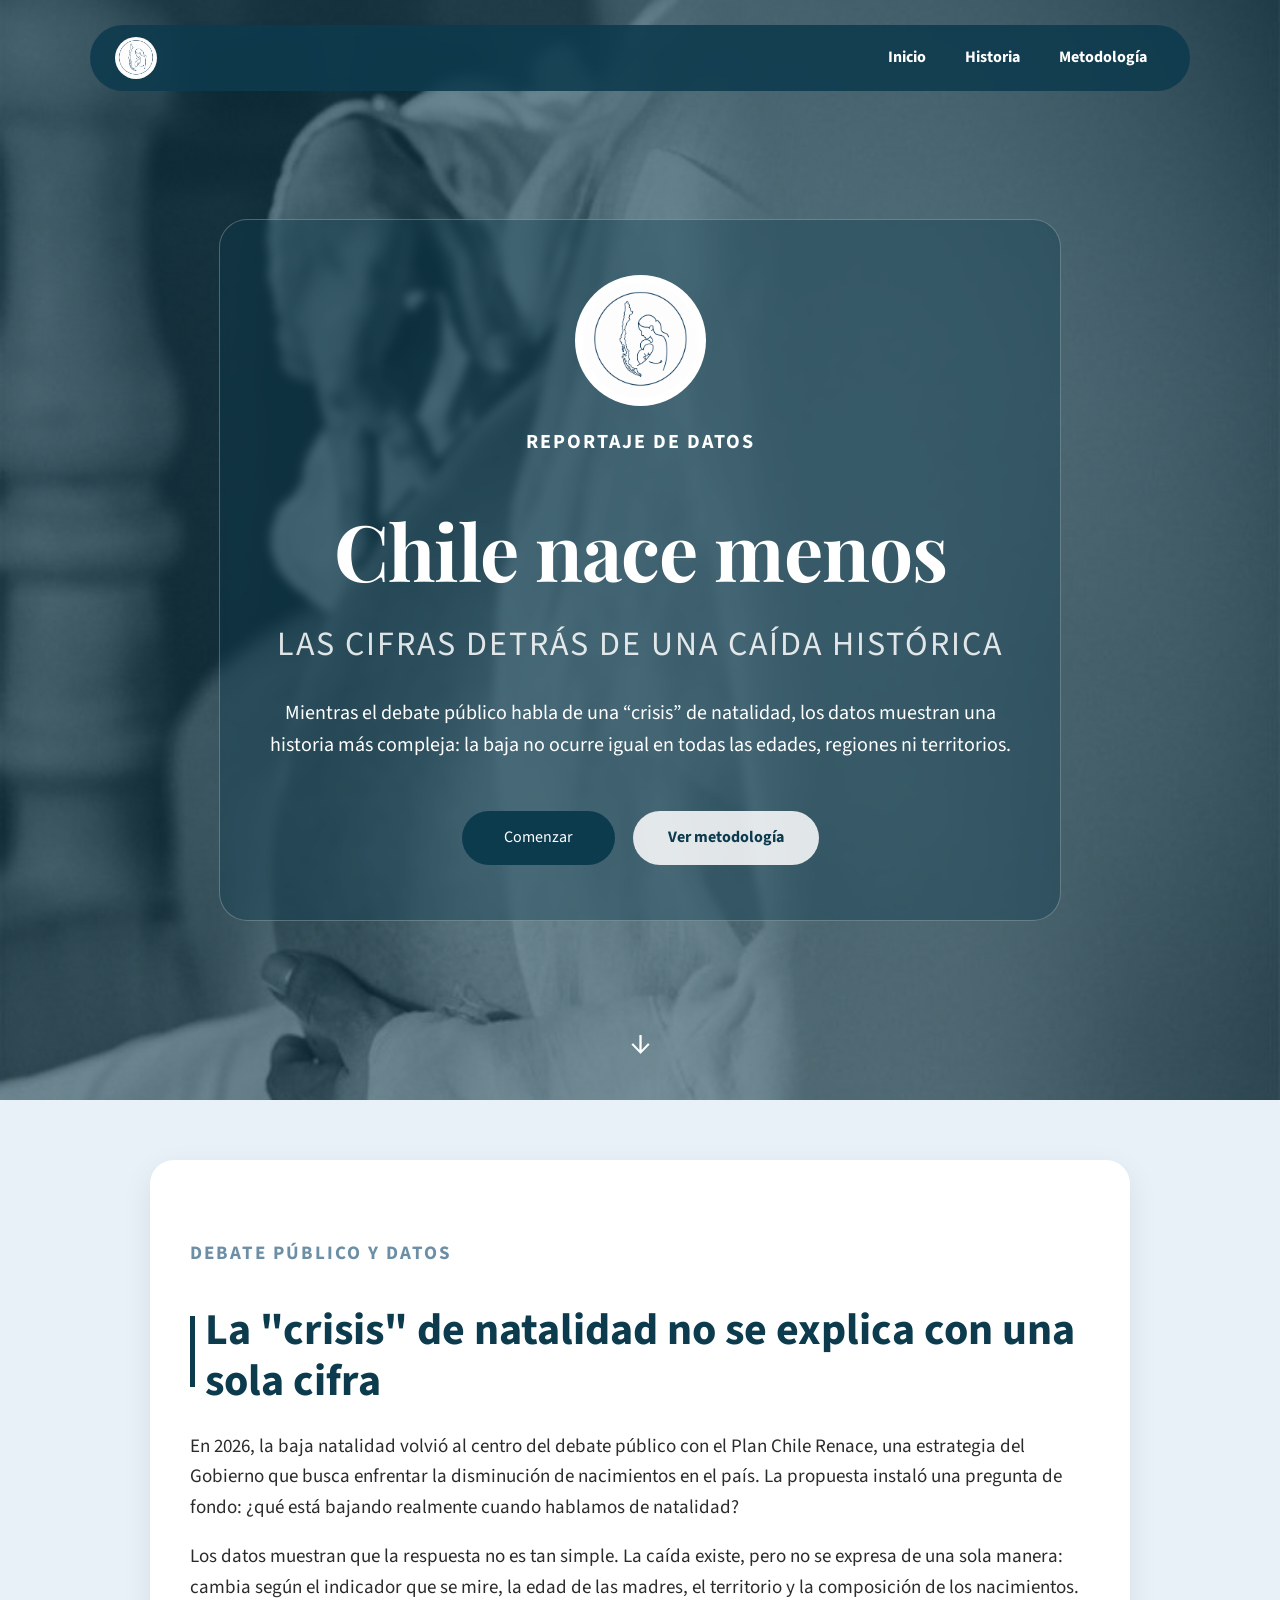
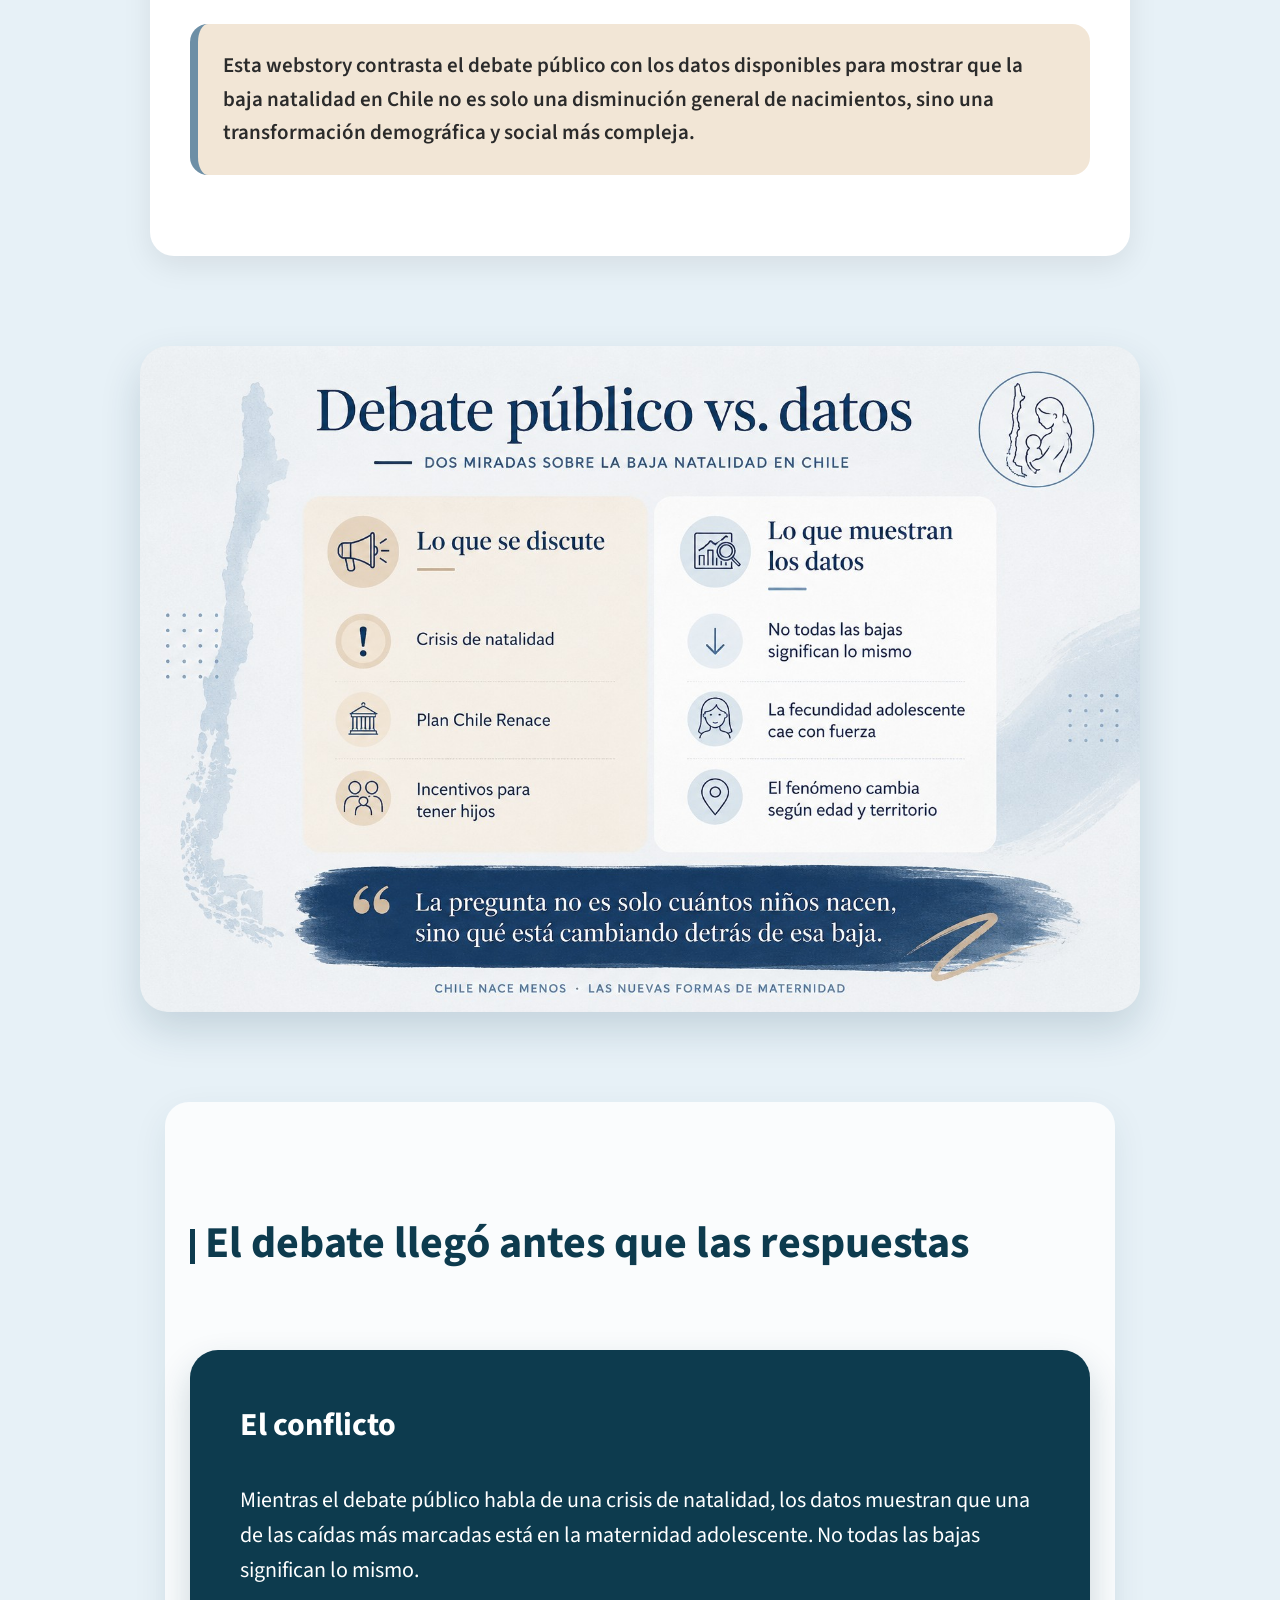
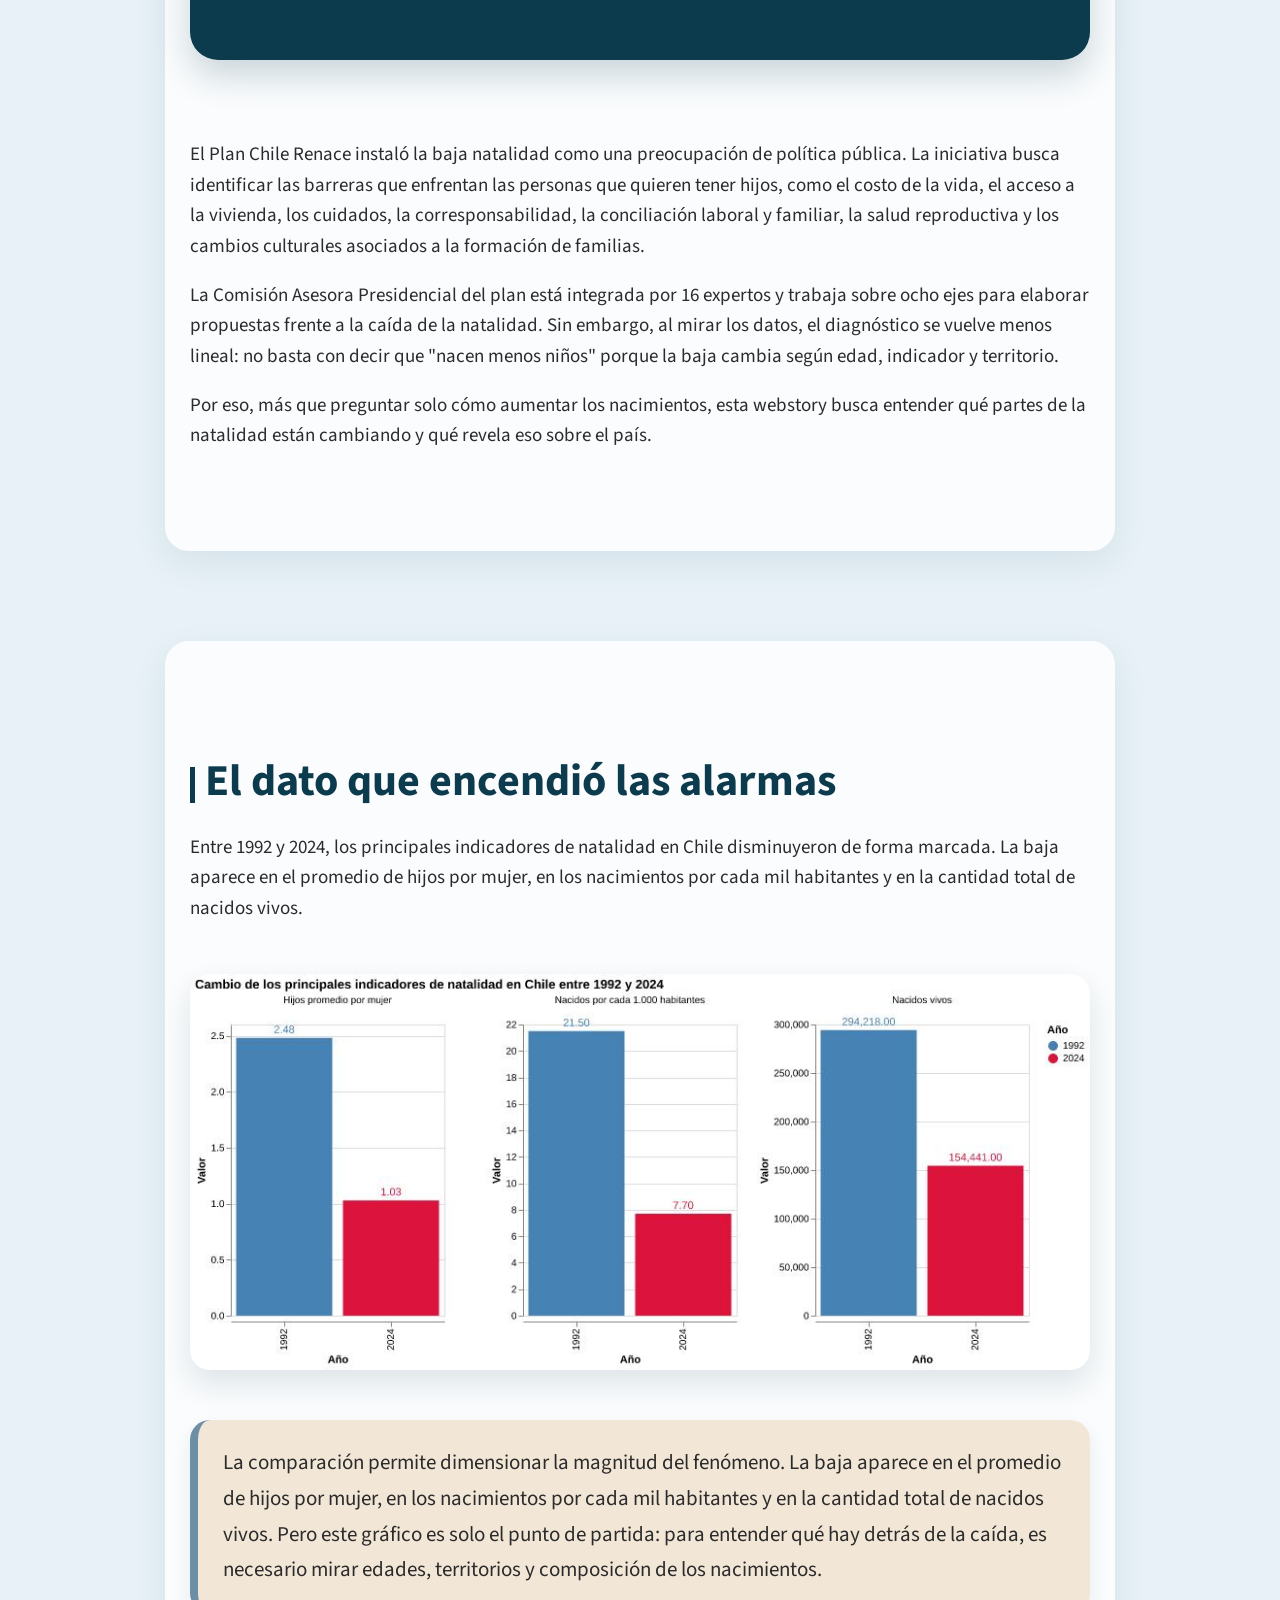
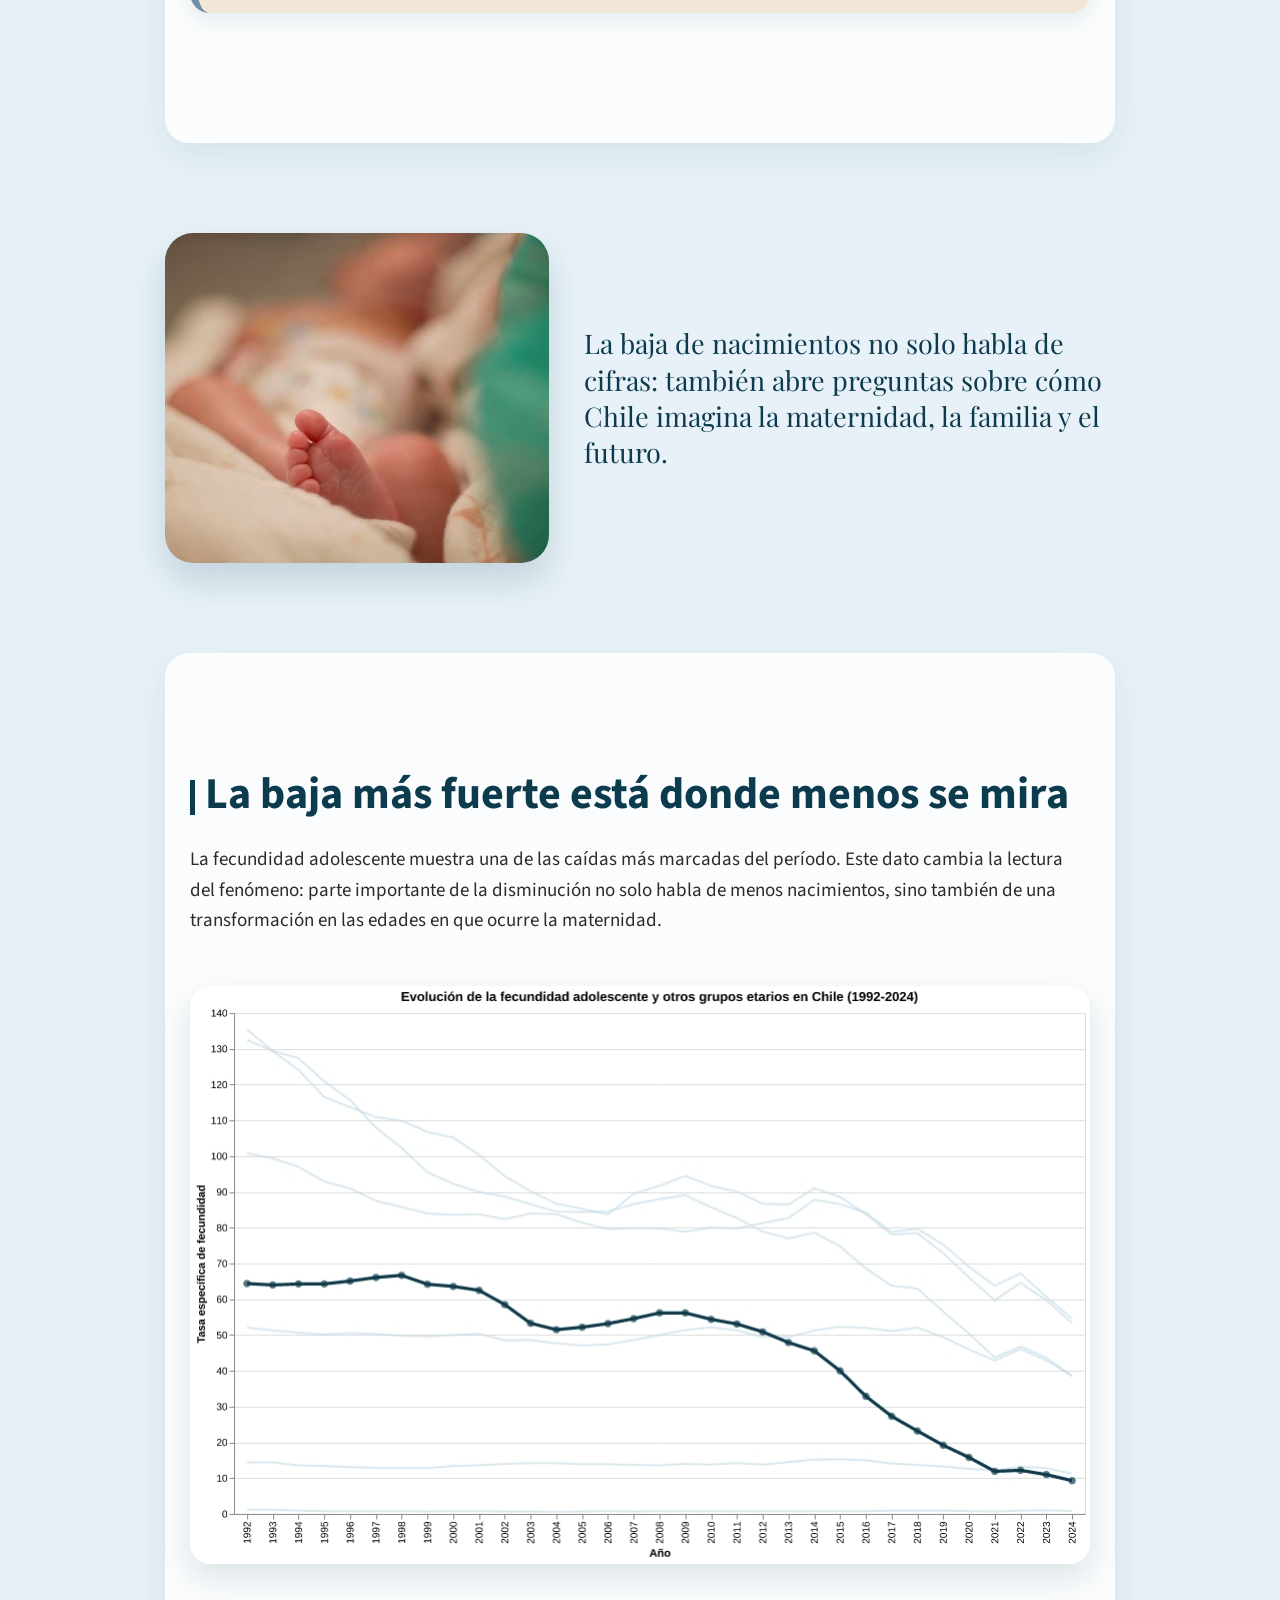
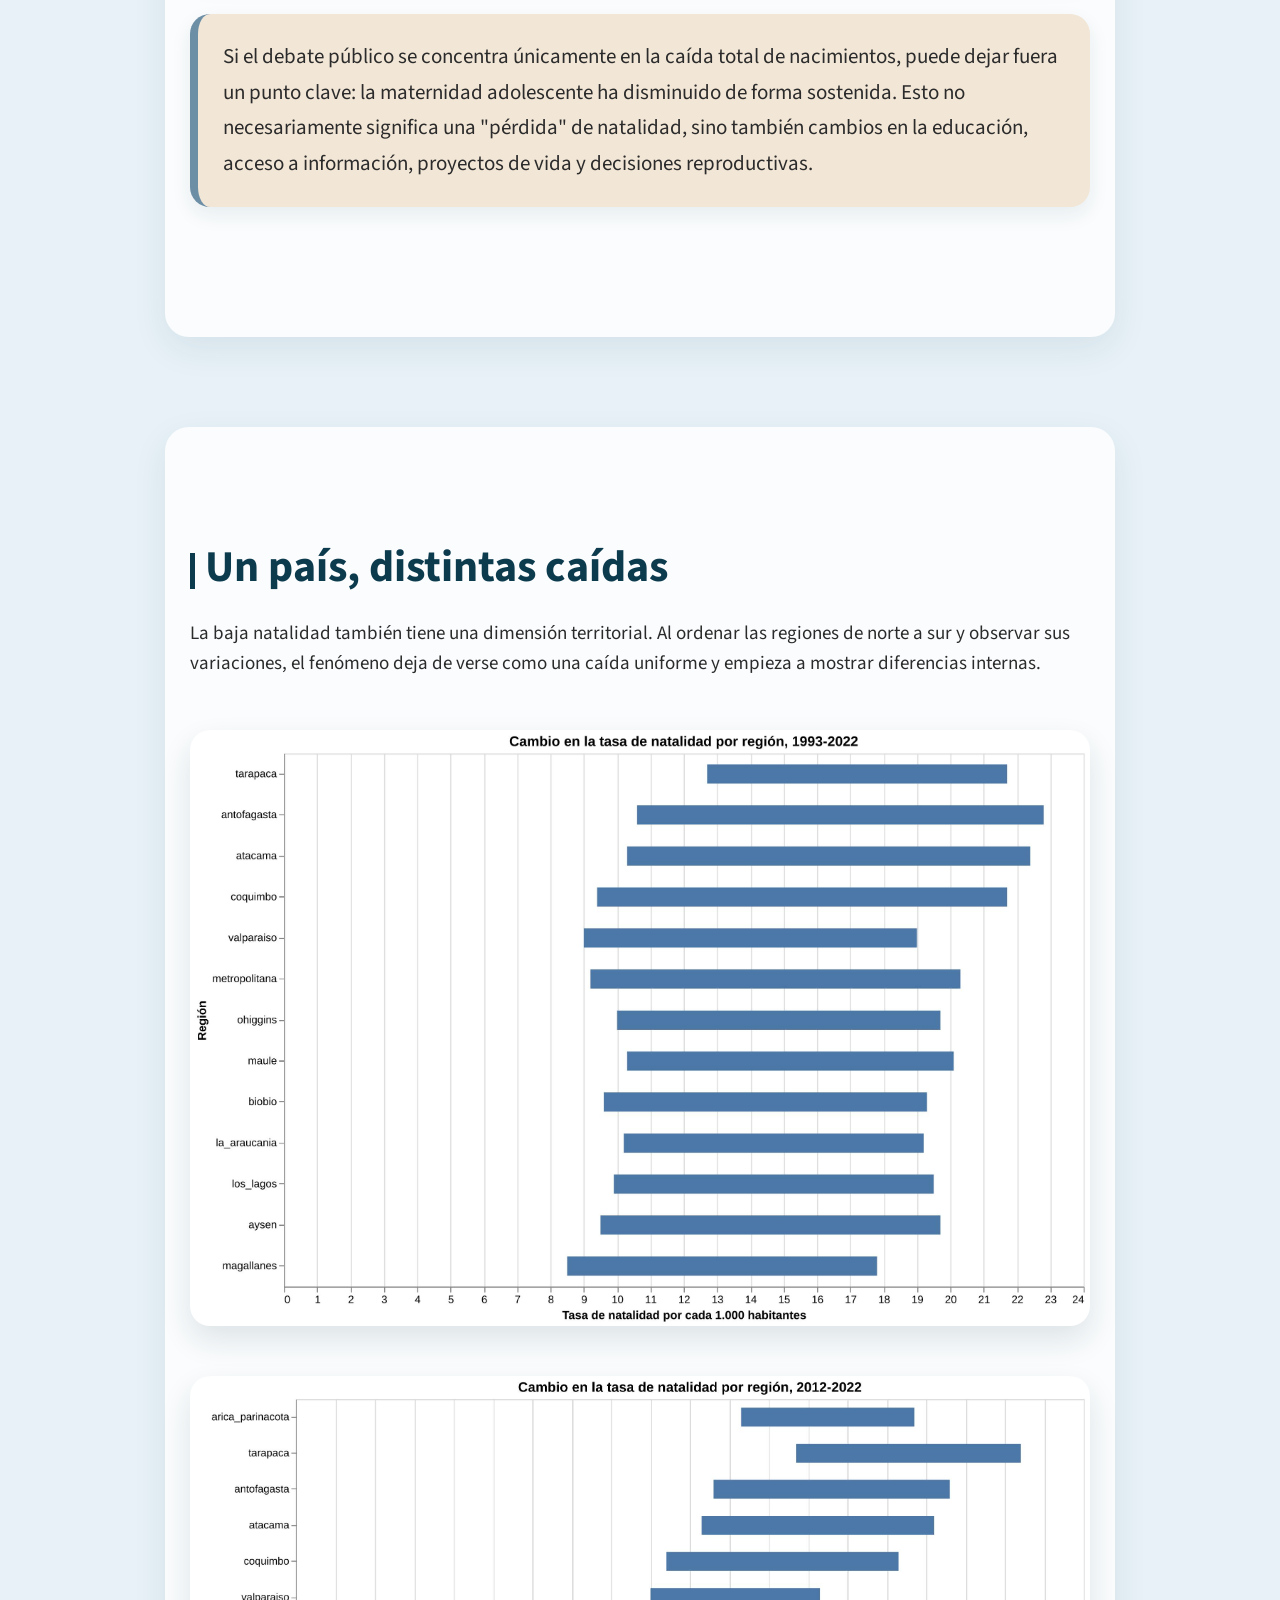
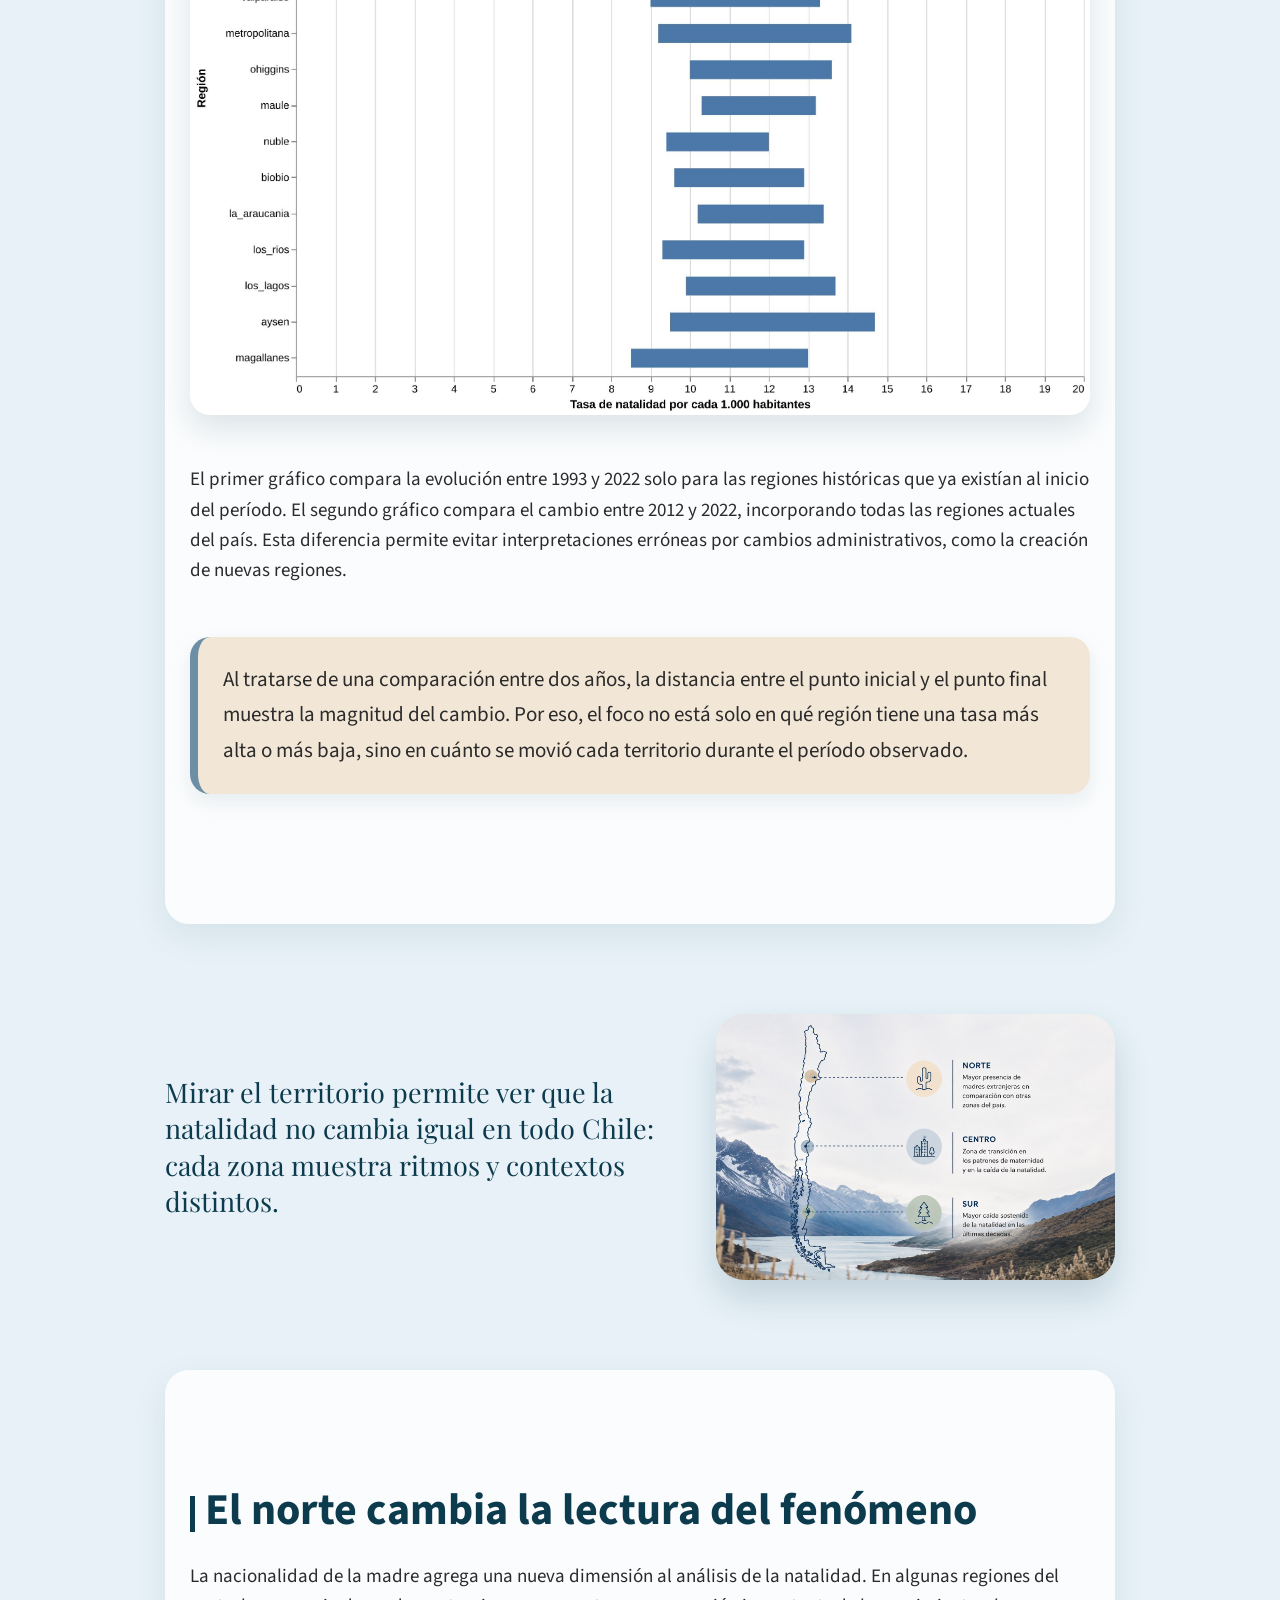
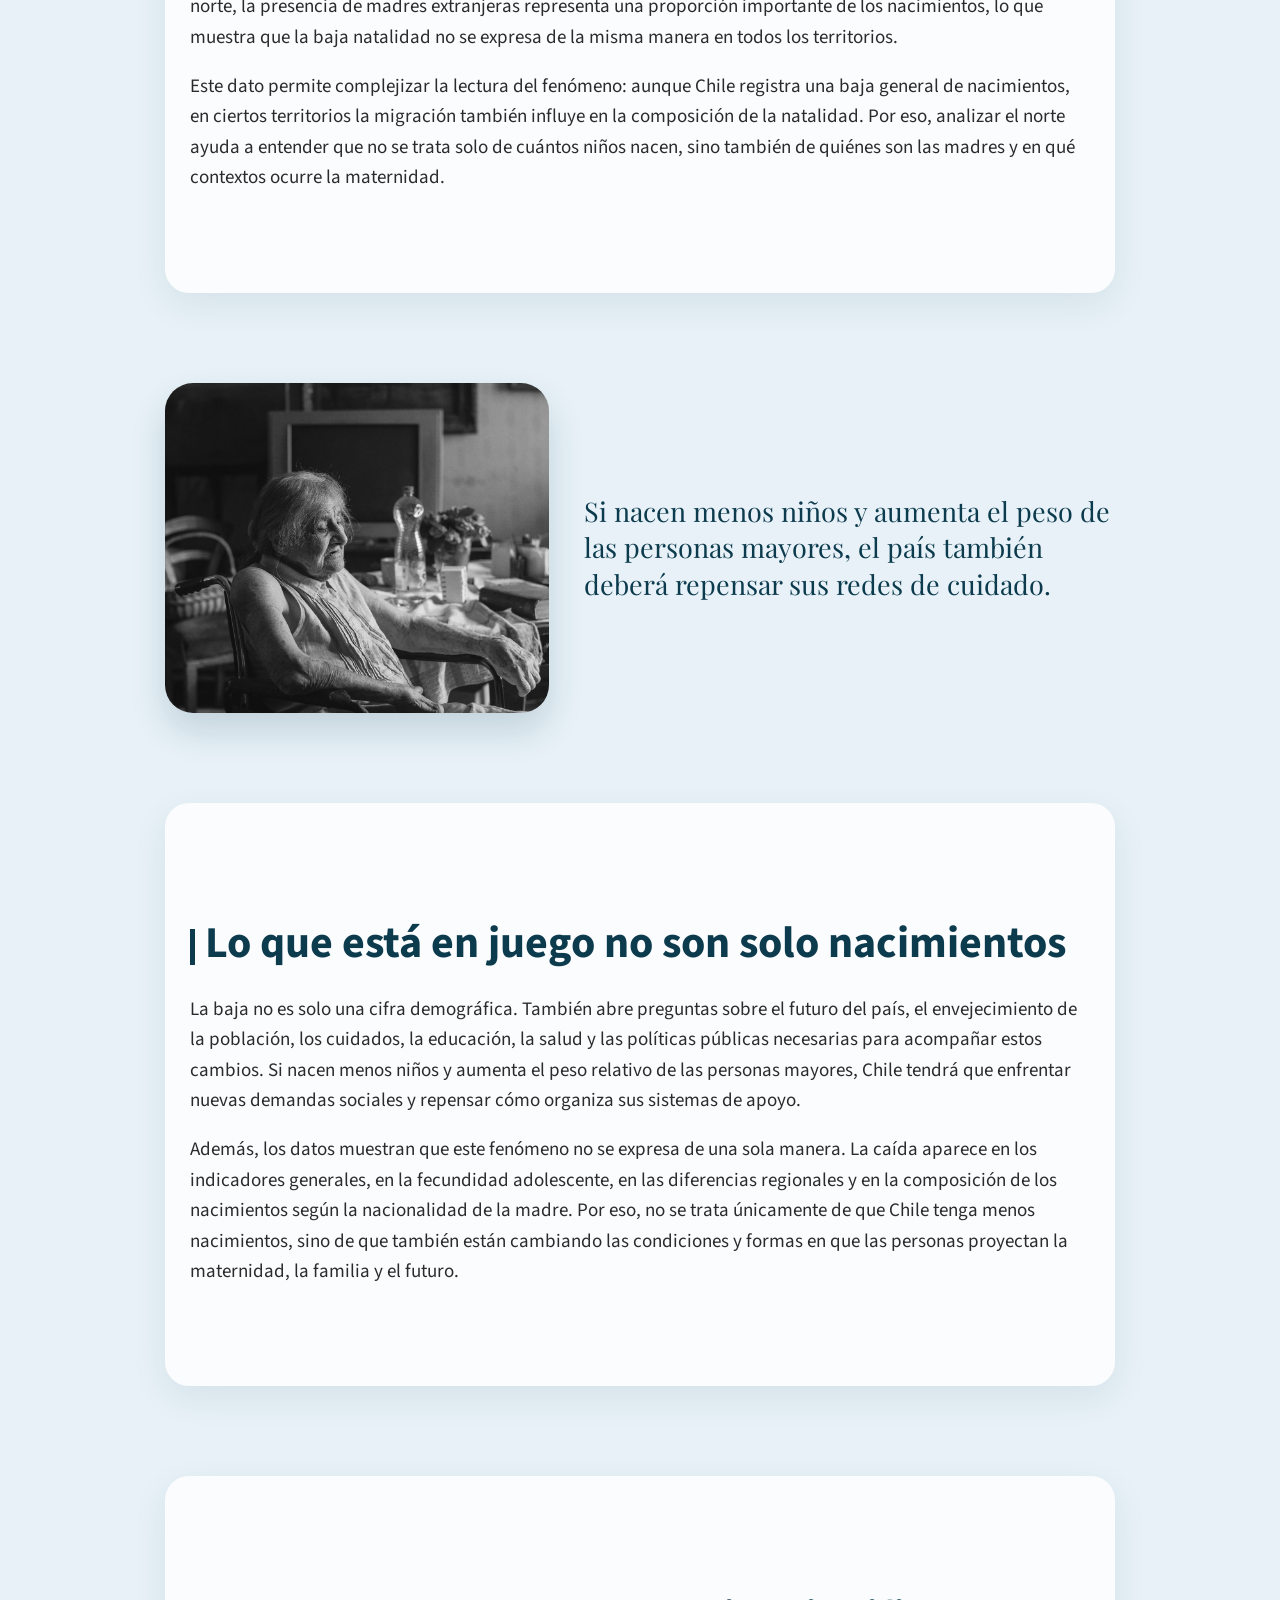
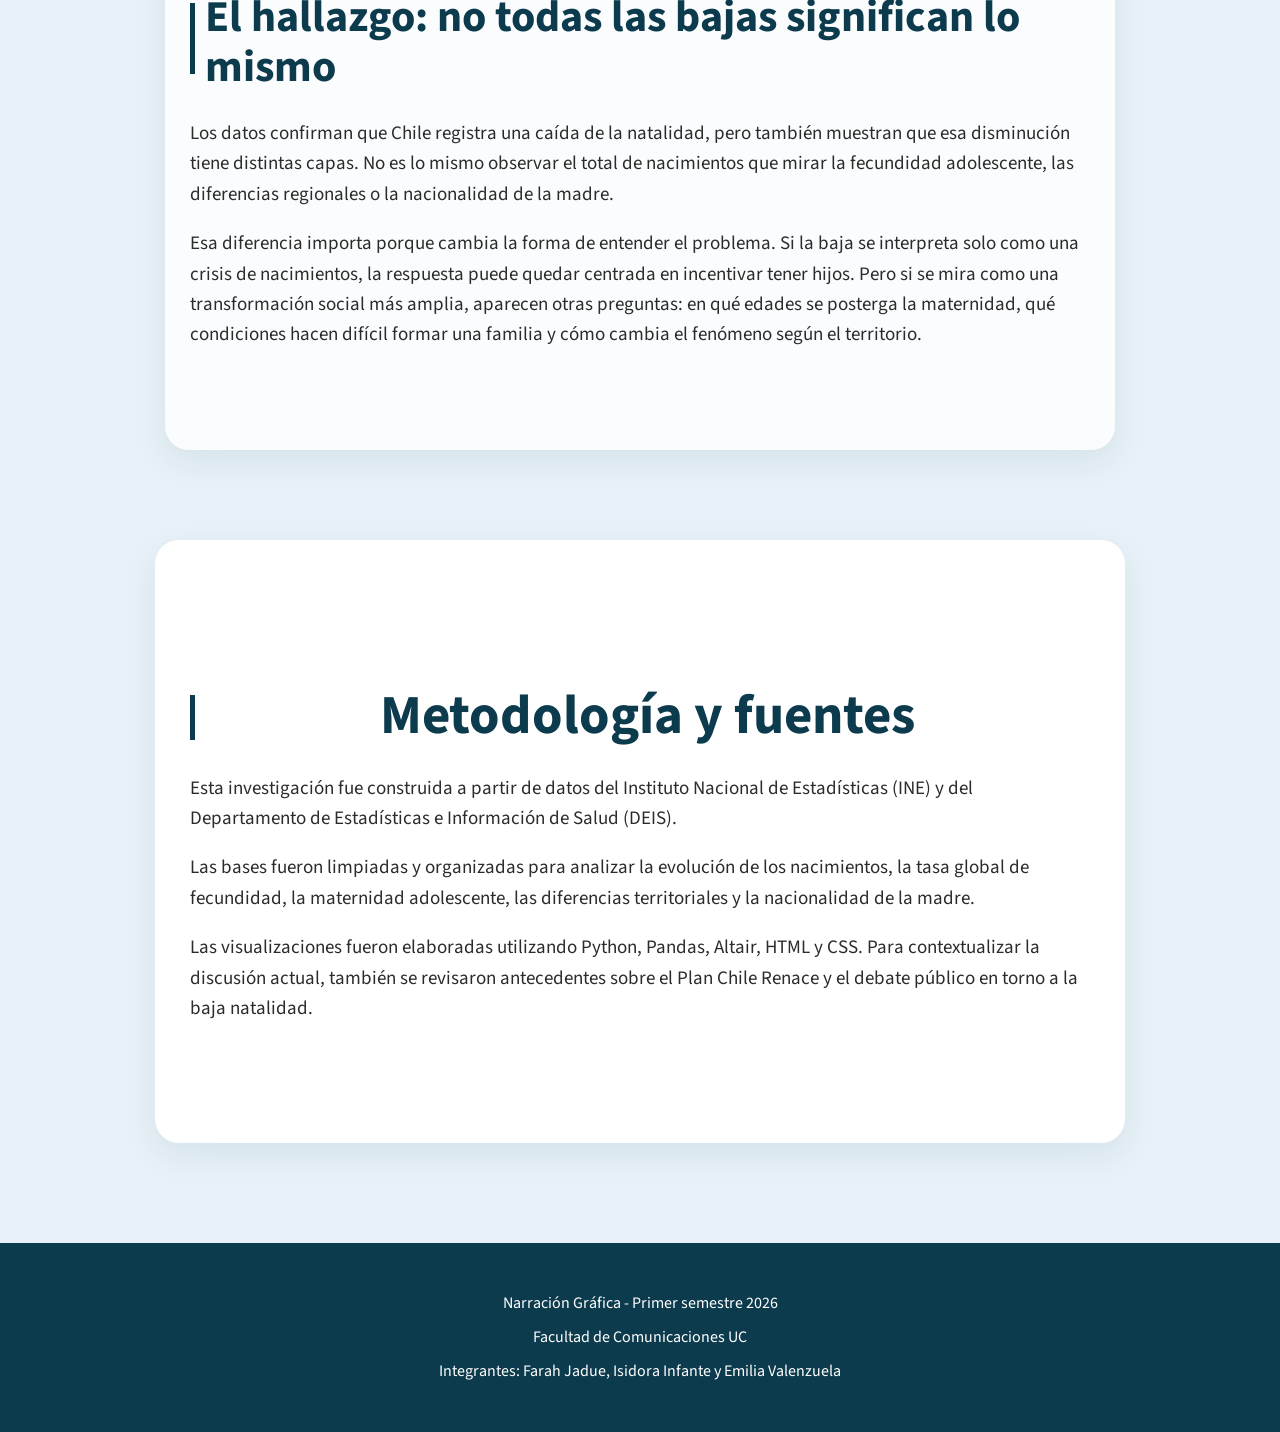
==== docs/index.html @ 7ee6bd32 "logo" ====
<!DOCTYPE html>
<html lang="es">
<head>
    <meta charset="UTF-8">
    <meta name="viewport" content="width=device-width, initial-scale=1.0">
    <title>Chile nace menos</title>
    <link href="https://fonts.googleapis.com/css2?family=Playfair+Display:wght@600;700&family=Source+Sans+3:wght@300;400;600;700&display=swap" rel="stylesheet">
    <link rel="stylesheet" href="style.css">
    <link rel="icon" href="img/logo-fondo-blanco.jpg">
</head>


<body>

<div class="barra-progreso" id="barraProgreso"></div>

<header class="hero" id="inicio">

    <nav class="menu">
        <img class="logo-menu" src="img/logo-fondo-blanco.jpg" alt="Logo Chile nace menos">
        <div>
            <a href="#inicio">Inicio</a>
            <a href="#historia">Historia</a>
            <a href="#metodologia">Metodología</a>
        </div>
    </nav>

    <div class="hero-contenido">
        <img class="logo-hero" src="img/logo-fondo-blanco.jpg" alt="Logo Chile nace menos">

        <p class="volanta">Reportaje de datos</p>
       
        <h1>Chile nace menos</h1>

        <h2>Las cifras detrás de una caída histórica</h2>
        
        <p class="bajada">
            Mientras el debate público habla de una “crisis” de natalidad, los datos muestran una historia más compleja: la baja no ocurre igual en todas las edades, regiones ni territorios.
        </p>
        
        <div class="botones-hero">
            <a href="#historia" class="boton">Comenzar</a>
            <a href="#metodologia" class="boton-secundario">Ver metodología</a>
        </div>
    </div>
</header>

<main id="historia">

 <section class="intro">
    <p class="volanta">Debate público y datos</p>
    
    <h2>La "crisis" de natalidad no se explica con una sola cifra</h2>
 
<p>
    En 2026, la baja natalidad volvió al centro del debate público con el Plan Chile Renace, una estrategia del Gobierno que busca enfrentar la disminución de nacimientos en el país. La propuesta instaló una pregunta de fondo: ¿qué está bajando realmente cuando hablamos de natalidad?
</p>

<p>
    Los datos muestran que la respuesta no es tan simple. La caída existe, pero no se expresa de una sola manera: cambia según el indicador que se mire, la edad de las madres, el territorio y la composición de los nacimientos. 
</p>

<p class="destacado">
    Esta webstory contrasta el debate público con los datos disponibles para mostrar que la baja natalidad en Chile no es solo una disminución general de nacimientos, sino una transformación demográfica y social más compleja.
</p>
</section>

<div class="infografia">
    <img src="img/infografia.jpg" alt="Infografía sobre debate público y datos de la baja natalidad">
</div>

<section>
    <h2>El debate llegó antes que las respuestas</h2>

    <div class="bloque-conflicto">
    <h3>El conflicto</h3>
    <p>
        Mientras el debate público habla de una crisis de natalidad, los datos muestran que una de las caídas más marcadas está en la maternidad adolescente. No todas las bajas significan lo mismo.
    </p>
</div>
    
    <p>
        El Plan Chile Renace instaló la baja natalidad como una preocupación de política pública. La iniciativa busca identificar las barreras que enfrentan las personas que quieren tener hijos, como el costo de la vida, el acceso a la vivienda, los cuidados, la corresponsabilidad, la conciliación laboral y familiar, la salud reproductiva y los cambios culturales asociados a la formación de familias.
    </p>

    <p>La Comisión Asesora Presidencial del plan está integrada por 16 expertos y trabaja sobre ocho ejes para elaborar propuestas frente a la caída de la natalidad. Sin embargo, al mirar los datos, el diagnóstico se vuelve menos lineal: no basta con decir que "nacen menos niños" porque la baja cambia según edad, indicador y territorio.</p>

    <p>
        Por eso, más que preguntar solo cómo aumentar los nacimientos, esta webstory busca entender qué partes de la natalidad están cambiando y qué revela eso sobre el país.
    </p>


</section>

<section>
    <h2>El dato que encendió las alarmas</h2>
    
    <p>Entre 1992 y 2024, los principales indicadores de natalidad en Chile disminuyeron de forma marcada. La baja aparece en el promedio de hijos por mujer,
        en los nacimientos por cada mil habitantes y en la cantidad total de nacidos vivos.</p>
    
        <img src="img/vis_03_comparacion_1992_2024.jpg" alt="Comparación de indicadores de natalidad en Chile entre 1992 y 2024">

<p class="lectura">
    La comparación permite dimensionar la magnitud del fenómeno. La baja aparece en el promedio de hijos por mujer, en los nacimientos por cada mil habitantes y en la cantidad total de nacidos vivos. Pero este gráfico es solo el punto de partida: para entender qué hay detrás de la caída, es necesario mirar edades, territorios y composición de los nacimientos.
</p>
</section>

<div class="bloque-foto-texto">
    <img src="img/foto-guagua.jpg" alt="Detalle de un recién nacido">
    <p>
        La baja de nacimientos no solo habla de cifras: también abre preguntas sobre cómo Chile imagina la maternidad, la familia y el futuro.
    </p>
</div>

<section> 
    <h2>La baja más fuerte está donde menos se mira</h2>
   
    <p>
        La fecundidad adolescente muestra una de las caídas más marcadas del período. Este dato cambia la lectura del fenómeno: parte importante de la disminución no solo habla de menos nacimientos, sino también de una transformación en las edades en que ocurre la maternidad.
    </p>
   
       <img src="img/fecundidad_adolescente_comparada.jpg" alt="Evolución de la fecundidad adolescente en Chile">

       <p class="lectura">
        Si el debate público se concentra únicamente en la caída total de nacimientos, puede dejar fuera un punto clave: la maternidad adolescente ha disminuido de forma sostenida. Esto no necesariamente significa una "pérdida" de natalidad, sino también cambios en la educación, acceso a información, proyectos de vida y decisiones reproductivas.
       </p>
</section>

<section>
    <h2>Un país, distintas caídas</h2>
    
    <p>
        La baja natalidad también tiene una dimensión territorial. Al ordenar las regiones de norte a sur y observar sus variaciones, el fenómeno deja de verse como una caída uniforme y empieza a mostrar diferencias internas.
    </p>
   <img src="img/grafico_rango_tasa_1993_2022.jpg" alt="Cambio en la tasa de natalidad por región entre 1993 y 2022">

   <img src="img/grafico_rango_tasa_2012_2022.jpg" alt="Cambio en la tasa de natalidad por región entre 2012 y 2022">
   
   <p>
    El primer gráfico compara la evolución entre 1993 y 2022 solo para las regiones históricas que ya existían al inicio del período. El segundo gráfico compara el cambio entre 2012 y 2022, incorporando todas las regiones actuales del país. Esta diferencia permite evitar interpretaciones erróneas por cambios administrativos, como la creación de nuevas regiones.
   </p>
  
   <p class="lectura">
        Al tratarse de una comparación entre dos años, la distancia entre el punto inicial y el punto final muestra la magnitud del cambio. Por eso, el foco no está solo en qué región tiene una tasa más alta o más baja, sino en cuánto se movió cada territorio durante el período observado.
    </p>

</section>

<div class="bloque-foto-texto invertido">
    <img src="img/imagen-por-zona.jpg" alt="Familia caminando como símbolo de cambios territoriales">
    <p>
        Mirar el territorio permite ver que la natalidad no cambia igual en todo Chile: cada zona muestra ritmos y contextos distintos.
    </p>
</div>

<section>
    <h2>El norte cambia la lectura del fenómeno</h2>
    <p>
        La nacionalidad de la madre agrega una nueva dimensión al análisis de la natalidad. En algunas regiones del norte, la presencia de madres extranjeras representa una proporción importante de los nacimientos, lo que muestra que la baja natalidad no se expresa de la misma manera en todos los territorios.
    </p>

   <p>
    Este dato permite complejizar la lectura del fenómeno: aunque Chile registra una baja general de nacimientos, en ciertos territorios la migración también influye en la composición de la natalidad. Por eso, analizar el norte ayuda a entender que no se trata solo de cuántos niños nacen, sino también de quiénes son las madres y en qué contextos ocurre la maternidad.
   </p> 


</section>

<div class="bloque-foto-texto">
    <img src="img/foto-viejita.jpg" alt="Adulto mayor como símbolo del envejecimiento de la población">
    <p>
        Si nacen menos niños y aumenta el peso de las personas mayores, el país también deberá repensar sus redes de cuidado.
    </p>
</div>

<section>
    <h2>Lo que está en juego no son solo nacimientos</h2>
    
    <p>
       La baja no es solo una cifra demográfica. También abre preguntas sobre el futuro del país, el envejecimiento de la población, los cuidados, la educación, la salud y las políticas públicas necesarias para acompañar estos cambios. Si nacen menos niños y aumenta el peso relativo de las personas mayores, Chile tendrá que enfrentar nuevas demandas sociales y repensar cómo organiza sus sistemas de apoyo.
    </p>

    <p>
        Además, los datos muestran que este fenómeno no se expresa de una sola manera. La caída aparece en los indicadores generales, en la fecundidad adolescente, en las diferencias regionales y en la composición de los nacimientos según la nacionalidad de la madre. Por eso, no se trata únicamente de que Chile tenga menos nacimientos, sino de que también están cambiando las condiciones y formas en que las personas proyectan la maternidad, la familia y el futuro.
    </p>
        
</section>

<section>
    <h2>El hallazgo: no todas las bajas significan lo mismo</h2>

    <p>
        Los datos confirman que Chile registra una caída de la natalidad, pero también muestran que esa disminución tiene distintas capas. No es lo mismo observar el total de nacimientos que mirar la fecundidad adolescente, las diferencias regionales o la nacionalidad de la madre.
    </p>

    <p>
        Esa diferencia importa porque cambia la forma de entender el problema. Si la baja se interpreta solo como una crisis de nacimientos, la respuesta puede quedar centrada en incentivar tener hijos. Pero si se mira como una transformación social más amplia, aparecen otras preguntas: en qué edades se posterga la maternidad, qué condiciones hacen difícil formar una familia y cómo cambia el fenómeno según el territorio.
    </p>
</section>



<section id="metodologia" class="metodologia">

<h2>Metodología y fuentes</h2>
<p>
    Esta investigación fue construida a partir de datos del Instituto Nacional de Estadísticas (INE) y del Departamento de Estadísticas e Información de Salud (DEIS). 
</p>
<p>Las bases fueron limpiadas y organizadas para analizar la evolución de los nacimientos, la tasa global de fecundidad, la maternidad adolescente, las diferencias territoriales y la nacionalidad de la madre. 
</p>
<p> 
    Las visualizaciones fueron elaboradas utilizando Python, Pandas, Altair, HTML y CSS. Para contextualizar la discusión actual, también se revisaron antecedentes sobre el Plan Chile Renace y el debate público en torno a la baja natalidad.
</p>

</section> 

</main>






<footer>
    <P>Narración Gráfica - Primer semestre 2026</P>
    <p>Facultad de Comunicaciones UC</p>
    <p>Integrantes: Farah Jadue, Isidora Infante y Emilia Valenzuela</p>
    
</footer>

<script src="script.js"></script>
</body>
</html>
---- docs/style.css ----
body {
    margin: 0;
    font-family: 'Source Sans 3', Arial, sans-serif;
    background-color: #E7F1F7;
    color: #2B2B2B;
    line-height: 1.6;
}

.menu {
    background-color: #0D3B4E;
    padding: 12px 25px;
    display: flex;
    justify-content: center;
    align-items: center;
    gap: 25px;
    position: sticky;
    top: 0;
    z-index: 1000;
}

.menu a {
    color: white;
    text-decoration: none;
    margin: 0 18px;
    font-weight: bold;
}

.hero {
    min-height: 100vh;

    background: 
        linear-gradient(rgba(13,59,78,0.62), rgba(13,59,78,0.55)),
        url("img/guata-embarazada.jpg");

    background-size: cover;
    background-position: center;

    display:flex;
    flex-direction:column;
    justify-content:center;
    align-items:center;

    text-align:center;
    padding: 80px 40px;
    position:relative;

}

.hero h1 {
    color: white;;
    font-size: 66px;
    margin-bottom: 10px;
    letter-spacing: -1px;
    font-family: 'Playfair Display', serif;
    animation: aparecer 1.2s ease;
}

.hero h2 {
    color: white;
    font-size: 30px;
    font-weight: 400;
    opacity: 0.85;
    margin-bottom: 25px;
}

.hero p {
    color: white;
    max-width: 750px;
    margin: 0 auto 30px auto;
    font-size: 20px;
}

.volanta {
    color: #6D8FA6;
    text-transform: uppercase;
    letter-spacing: 2px;
    font-weight: bold;
}

.boton {
    background-color: #0D3B4E;
    color: white;
    padding: 14px 42px;
    text-decoration: none;
    border-radius: 50px;
    display: inline-block;
    margin-top: 20px;
    transition: all 0.3s ease;
}

.boton:hover {
    transform: translateY(-3px);
    background-color: #14546d;
}

section {
    max-width: 900px;
    margin: 0 auto;
    padding: 80px 25px;
}

.intro {
    background-color: white;
    margin-top: 60px;
    border-radius: 15px;
    padding: 60px 40px;
    box-shadow: 0 10px 30px rgba(0,0,0,0.08);
}

section h2 {
    color: #0D3B4E;
    font-size: 38px;
    margin-bottom: 25px;
    position: relative;
    padding-left: 15px;
}

section h2::before {
    content: '';
    position: absolute;
    left: 0;
    top: 10px;
    width: 5px;
    height: 70%;
    background-color: #0D3B4E;
}

section p {
    font-size: 19px;
}

img {
    width: 100%;
    max-width: 1000px;
    display: block;
    margin: 50px auto;
    border-radius: 20px;
    transition: transform 0.4s ease;
}

iframe {
    width: 100%;
    height: 520px;
    border: none;
    background-color: white;
    margin-top: 35px;
    border-radius: 10px;
}

.lectura {
    background-color: rgba(242,230,214,0.7);
    padding: 25px;
    border-radius: 20px;
    margin: 50px auto;
    max-width: 850px;
    position: relative;
}

.metodologia {
    background-color: white;
    padding: 100px 35px;
    margin-top: 80px;
    margin-bottom: 100px;
    border-radius: 15px;
}

.metodologia h2 {
    font-size: 55px;
    text-align: center;
}

footer {
    background-color: #0D3B4E;
    color: white;
    text-align: center;
    padding: 40px 20px;
}

footer p {
    margin: 8px;
}

@media (max-width: 700px) {
    .hero h1 {
        font-size: 42px;
    }

    .hero h2 {
        font-size: 28px;
    }

    section h2 {
        font-size: 30px;
    }

    iframe {
        height: 400px;
    }

    .menu a {
        display: block;
        margin: 10px 0;
    }
}


@keyframes aparecer {

    from {
        opacity:0;
        transform:translateY(40px);
    }

    to {
        opacity:1;
        transform:translateY(0);
    }
}

.logo-portada {
    width: 160px;
    margin-bottom: 25px;
    border-radius: 0;
}

.intro,
.metodologia,
section {
    border-radius: 24px;
}

section {
    background-color: rgba(255,255,255,0.78);
    box-shadow: 0 12px 35px rgba(13,59,78,0.08);
    margin-top: 90px;
    margin-bottom: 90px;
}

.lectura {
    background-color: #F2E6D6;
    border-left: 8px solid #6D8FA6;
    box-shadow: 0 8px 20px rgba(13,59,78,0.08);
}

.dato-destacado {
    background-color: #0D3B4E;
    color: white;
    padding: 45px;
    border-radius: 24px;
    text-align: center;
    font-size: 28px;
    font-weight: bold;
    margin: 80px auto;
    max-width: 850px;
}

.sabias-que {
    background-color: #BBD7E6;
    border-radius: 24px;
    padding: 35px;
    margin: 60px auto;
    max-width: 850px;
    border: 2px solid #6D8FA6;
}

.sabias-que h3 {
    color: #0D3B4E;
    font-size: 26px;
    margin-top: 0;
}

.imagen-apoyo {
    max-width: 720px;
    border-radius: 28px;
    box-shadow: 0 18px 35px rgba(13,59,78,0.15);
}

img,
iframe {
    box-shadow: 0 14px 30px rgba(13,59,78,0.12);
    background-color: white;
}

.aparece {
    opacity: 0;
    transform: translateY(35px);
    transition: all 0.8s ease;
}

.aparece.visible {
    opacity: 1;
    transform: translateY(0);
}

.hero::after {
    content: "↓";
    position: absolute;
    bottom: 30px;
    color: white;
    font-size: 34px;
    animation: bajar 1.5s infinite;
}

@keyframes bajar {
    0% { transform: translateY(0); opacity: 0.6; }
    50% { transform: translateY(10px); opacity: 1; }
    100% { transform: translateY(0); opacity: 0.6; }
}

.hero-contenido {
    max-width: 900px;
    padding: 40px;
    border-radius: 28px;
    background-color: rgba(13, 59, 78, 0.18);
}

.bajada {
    font-size: 22px;
    line-height: 1.6;
}

.destacado {
    background-color: #F2E6D6;
    border-left: 8px solid #6D8FA6;
    padding: 25px;
    border-radius: 18px;
    font-weight: 600;
}

.separador-visual img {
    max-height: 520px;
    object-fit: cover;
}

section:hover {
    transform: translateY(-3px);
    transition: 0.3s ease;
}

.barra-progreso {
    position: fixed;
    top: 0;
    left: 0;
    height: 6px;
    background-color: #F2E6D6;
    width: 0%;
    z-index: 3000;
}

.logo-hero {
    width: 130px;
    max-width: 130px;
    margin: 0 auto 25px auto;
    border-radius: 50%;
    box-shadow: none;
    background: transparent;
}

.hero-contenido {
    backdrop-filter: blur(2px);
    border: 1px solid rgba(255,255,255,0.25);
}

section {
    position: relative;
}

section h2 {
    font-size: 44px;
    line-height: 1.15;
}

.lectura {
    font-size: 21px;
    line-height: 1.7;
}

.separador-visual {
    max-width: 900px;
    margin: 30px auto 10px auto;
    padding: 0 25px;
}

.separador-visual img {
    width: 70%;
    max-height: 360px;
    object-fit: cover;
    border-radius: 28px;
    box-shadow: 0 15px 35px rgba(13,59,78,0.14);
}

.separador-visual:nth-of-type(even) img {
    margin-left: 0;
}

.separador-visual:nth-of-type(odd) img {
    margin-right: 0;
}

.destacado {
    font-size: 21px;
}

.bloque-conflicto {
    background-color: #0D3B4E;
    color: white;
    padding: 50px;
    border-radius: 28px;
    max-width: 850px;
    margin: 80px auto;
    box-shadow: 0 16px 35px rgba(13,59,78,0.2);
}

.bloque-conflicto h3 {
    font-size: 32px;
    margin-top: 0;
    color: white;
}

.bloque-conflicto p {
    font-size: 22px;
}

@media (max-width: 700px) {
    .separador-visual img {
        width: 100%;
    }

    section h2 {
        font-size: 34px;
    }

    .logo-hero {
        width: 100px;
        max-width: 100px;
    }
}

.infografia {
    max-width: 1050px;
    margin: 70px auto 30px auto;
    padding: 0 25px;
}

.infografia img {
    width: 100%;
    border-radius: 28px;
    box-shadow: 0 18px 40px rgba(13,59,78,0.16);
}

.bloque-foto-texto {
    max-width: 950px;
    margin: 70px auto;
    padding: 0 25px;
    display: flex;
    gap: 35px;
    align-items: center;
}

.bloque-foto-texto.invertido {
    flex-direction: row-reverse;
}

.bloque-foto-texto img {
    width: 42%;
    margin: 0;
    max-height: 330px;
    object-fit: cover;
    border-radius: 28px;
    box-shadow: 0 18px 35px rgba(13,59,78,0.16);
}

.bloque-foto-texto p {
    width: 58%;
    font-size: 27px;
    line-height: 1.35;
    color: #0D3B4E;
    font-family: 'Playfair Display', serif;
    margin: 0;
}

@media (max-width: 700px) {
    .bloque-foto-texto,
    .bloque-foto-texto.invertido {
        display: block;
    }

    .bloque-foto-texto img,
    .bloque-foto-texto p {
        width: 100%;
    }

    .bloque-foto-texto p {
        margin-top: 22px;
        font-size: 24px;
    }
}

.menu {
    width: 90%;
    max-width: 1050px;
    position: absolute;
    top: 25px;
    left: 50%;
    transform: translateX(-50%);
    border-radius: 50px;
    justify-content: space-between;
    background-color: rgba(13,59,78,0.88);
    backdrop-filter: blur(6px);
}

.logo-menu {
    width: 42px;
    height: 42px;
    margin: 0;
    border-radius: 50%;
    box-shadow: none;
}

.hero {
    padding-top: 120px;
}

.hero-contenido {
    max-width: 850px;
    padding: 55px 45px;
    background-color: rgba(13,59,78,0.36);
    backdrop-filter: blur(4px);
    border: 1px solid rgba(255,255,255,0.25);
}

.logo-hero {
    width: 115px;
    max-width: 115px;
    margin: 0 auto 20px auto;
    border-radius: 50%;
    box-shadow: none;
    background-color: white;
    padding: 8px;
}

.hero h1 {
    font-size: 78px;
    margin: 0;
}

.hero h2 {
    font-size: 34px;
    margin-top: 5px;
    margin-bottom: 25px;
    font-family: 'Source Sans 3', Arial, sans-serif;
    text-transform: uppercase;
    letter-spacing: 2px;
}

.botones-hero {
    display: flex;
    justify-content: center;
    gap: 18px;
    flex-wrap: wrap;
}

.boton-secundario {
    background-color: rgba(255,255,255,0.85);
    color: #0D3B4E;
    padding: 14px 35px;
    text-decoration: none;
    border-radius: 50px;
    display: inline-block;
    margin-top: 20px;
    font-weight: bold;
    transition: all 0.3s ease;
}

.boton-secundario:hover {
    transform: translateY(-3px);
    background-color: white;
}
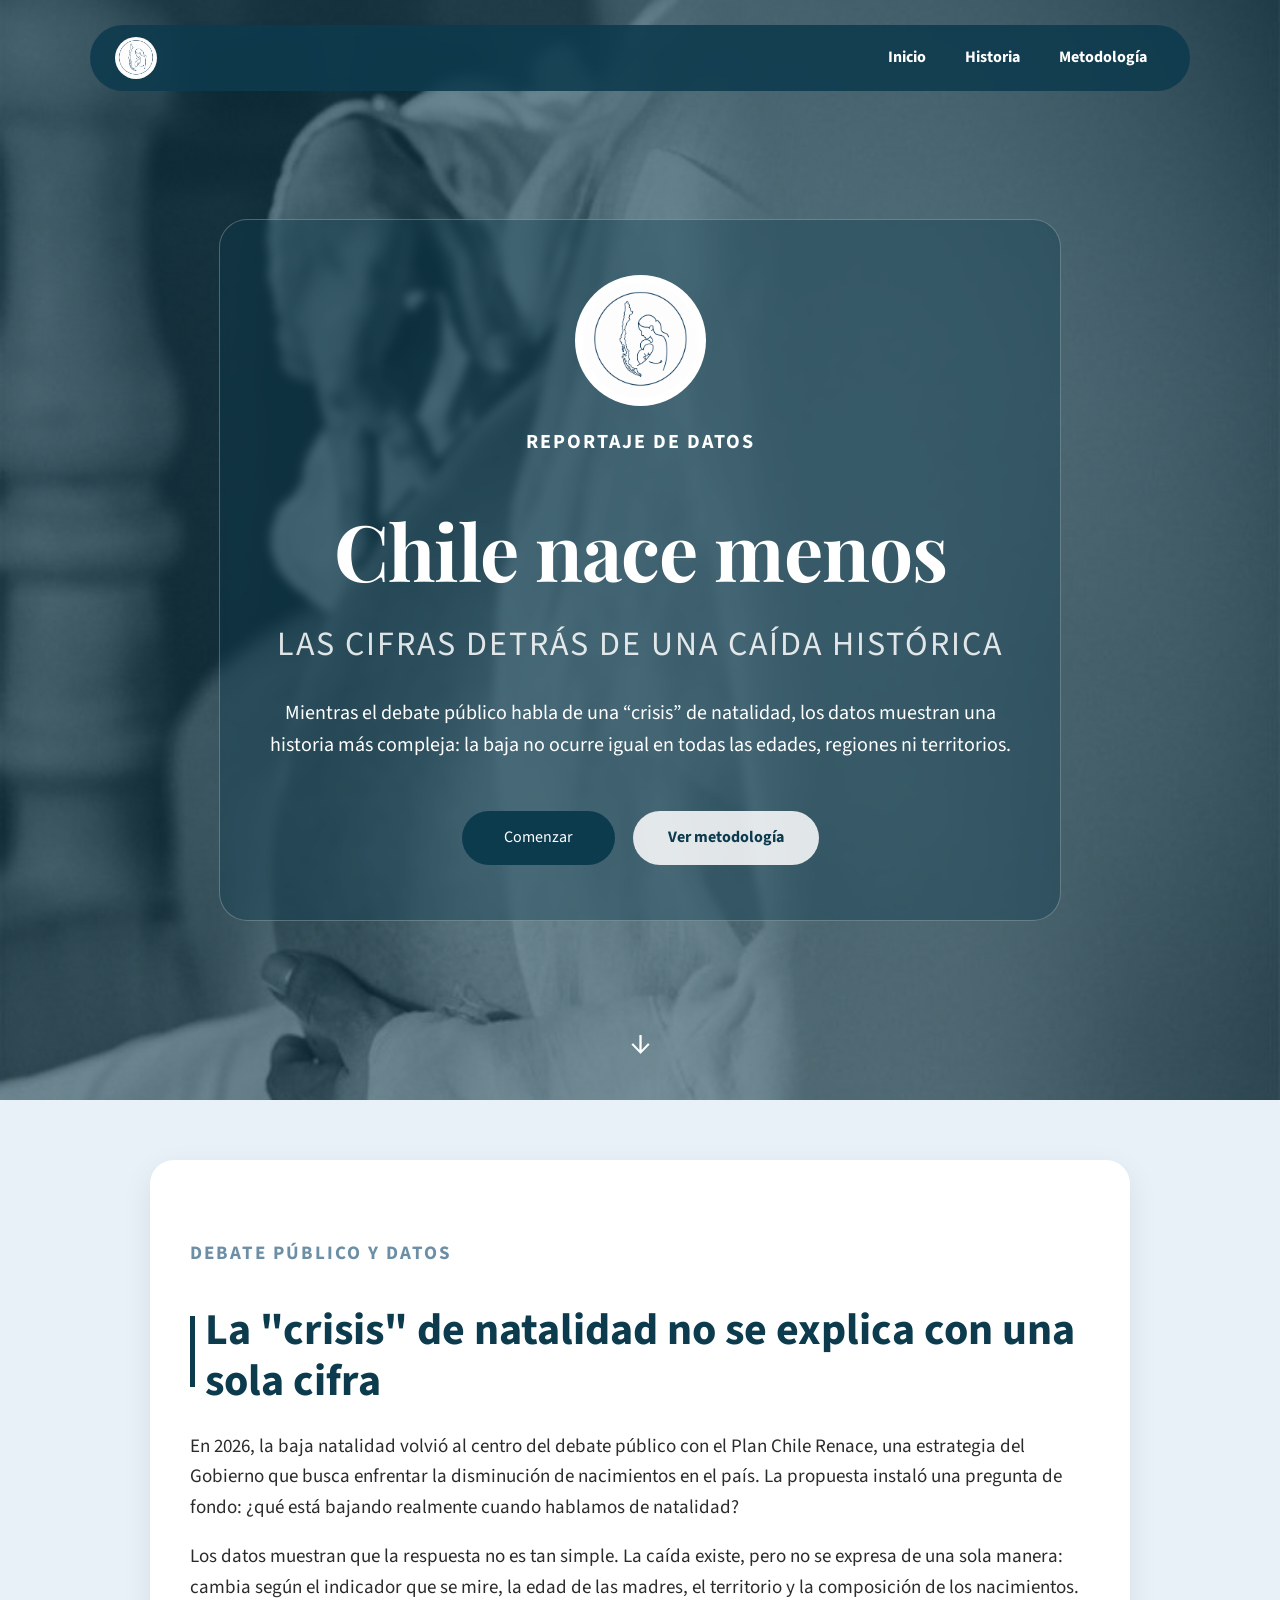
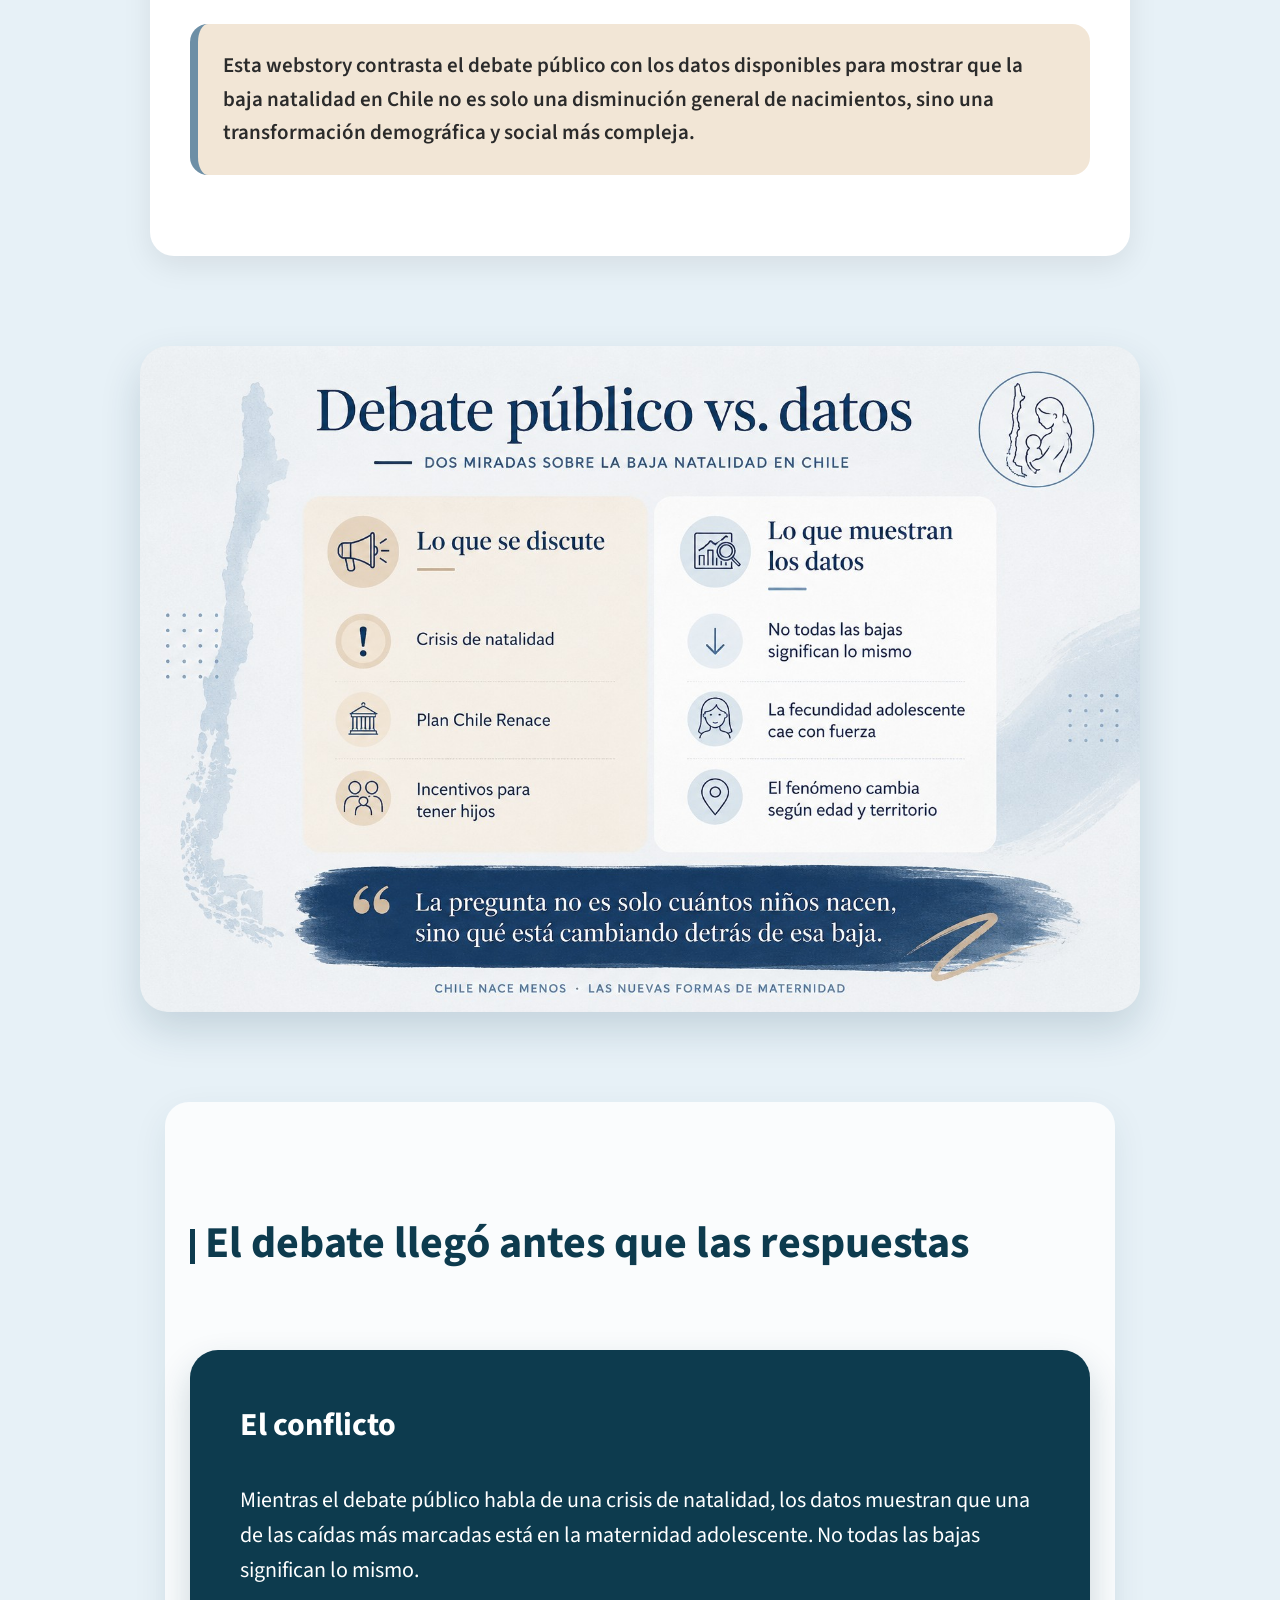
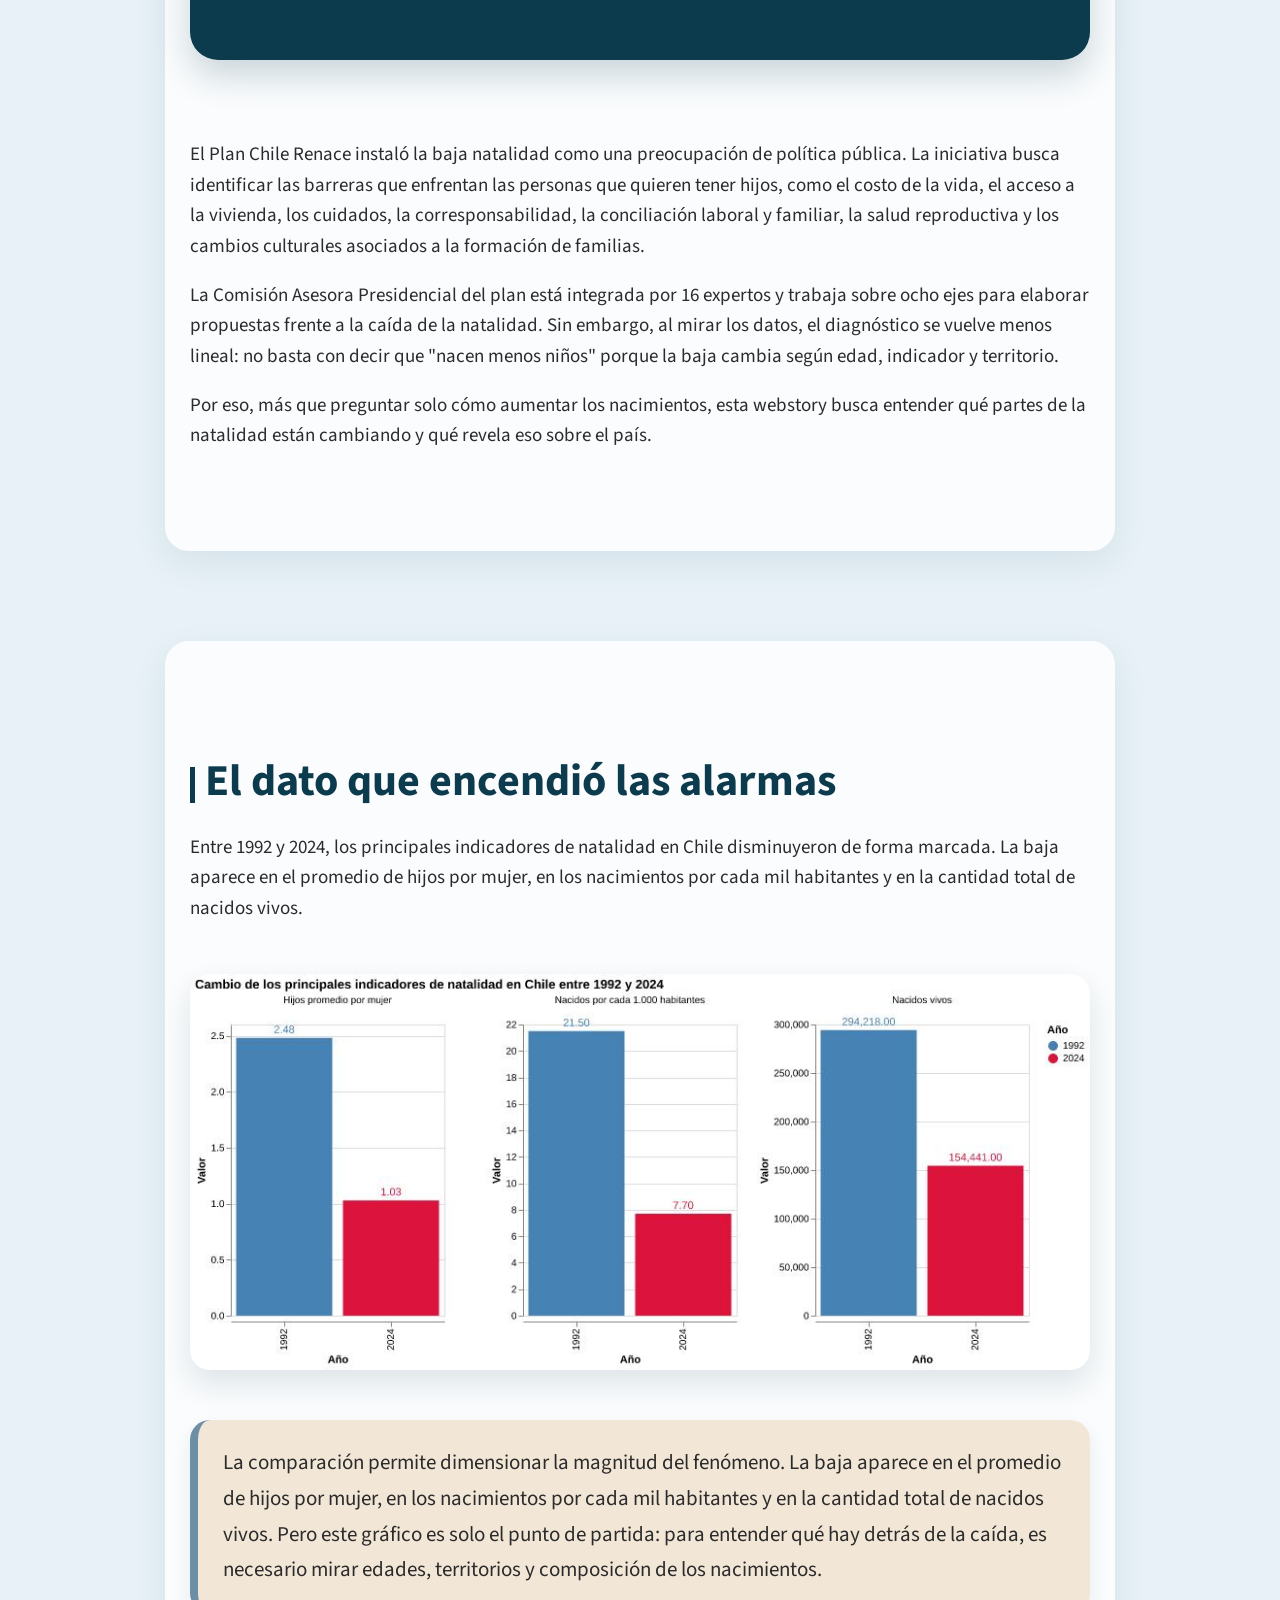
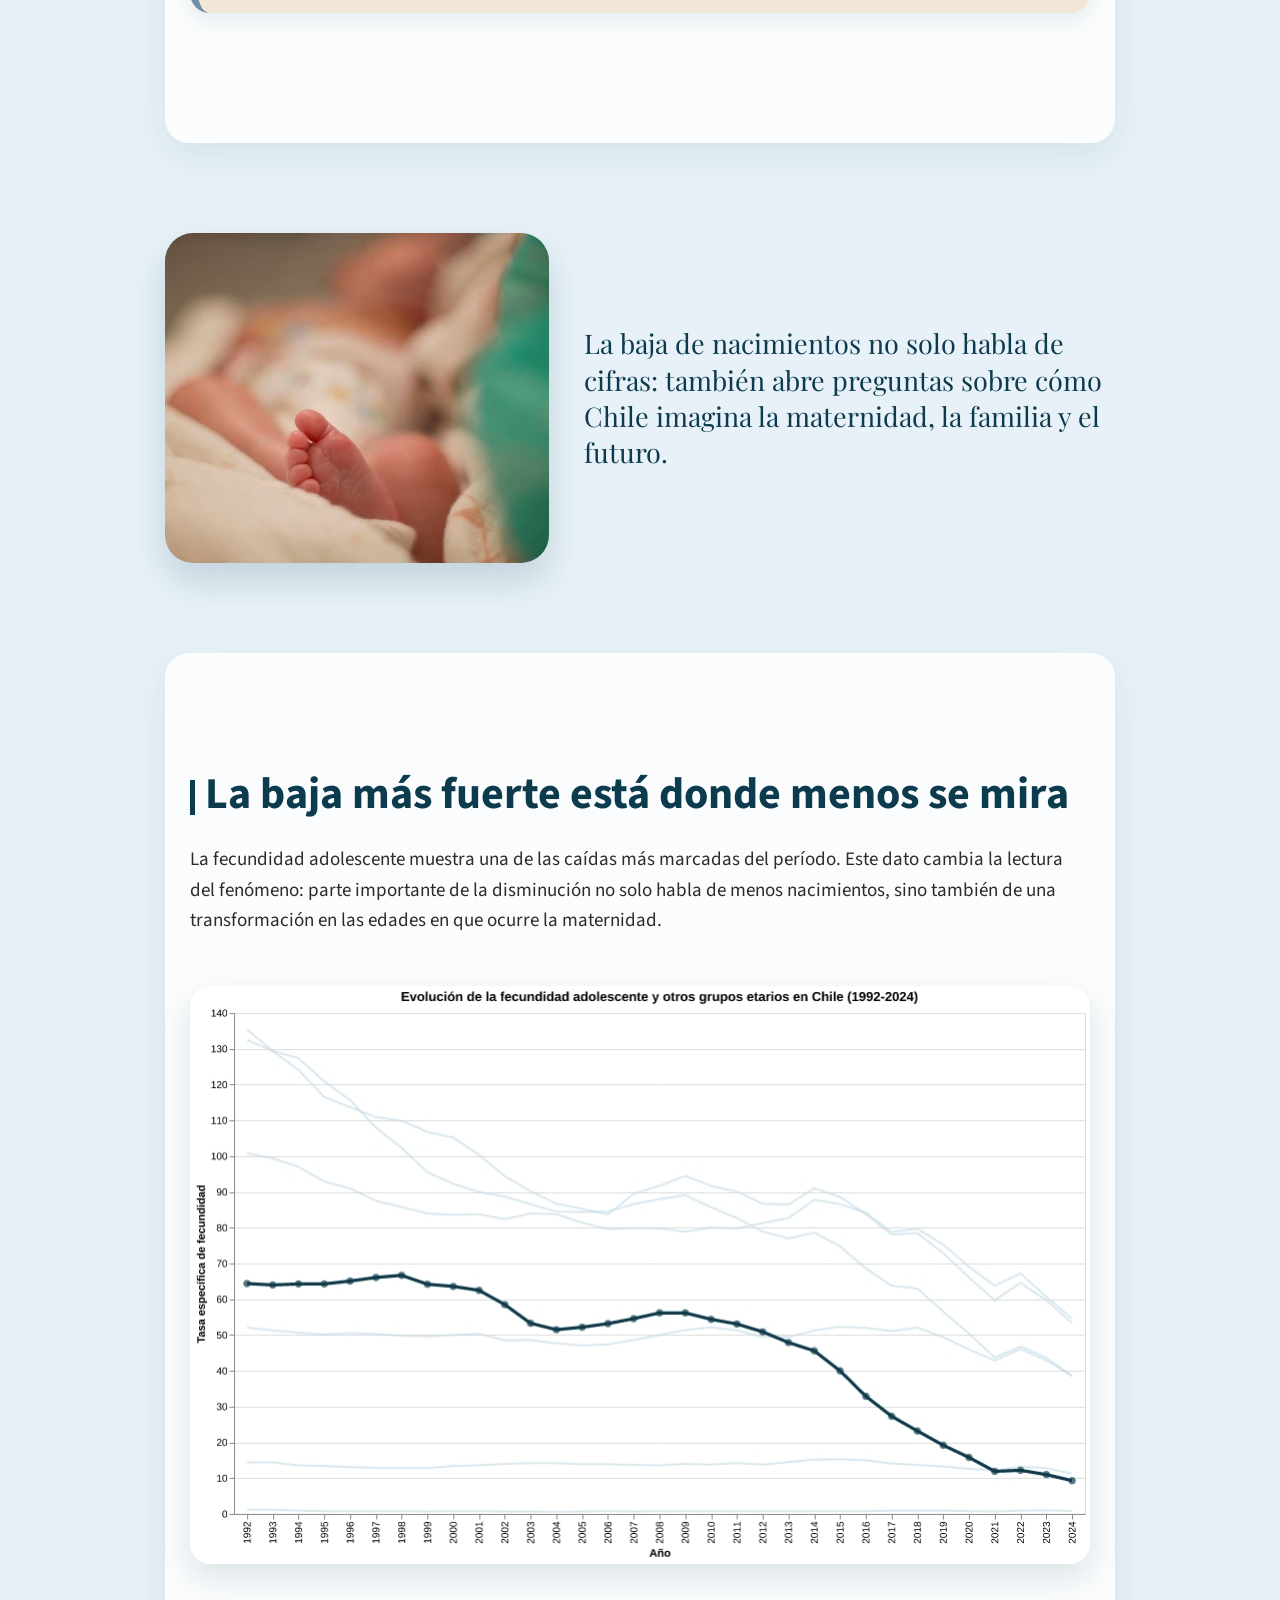
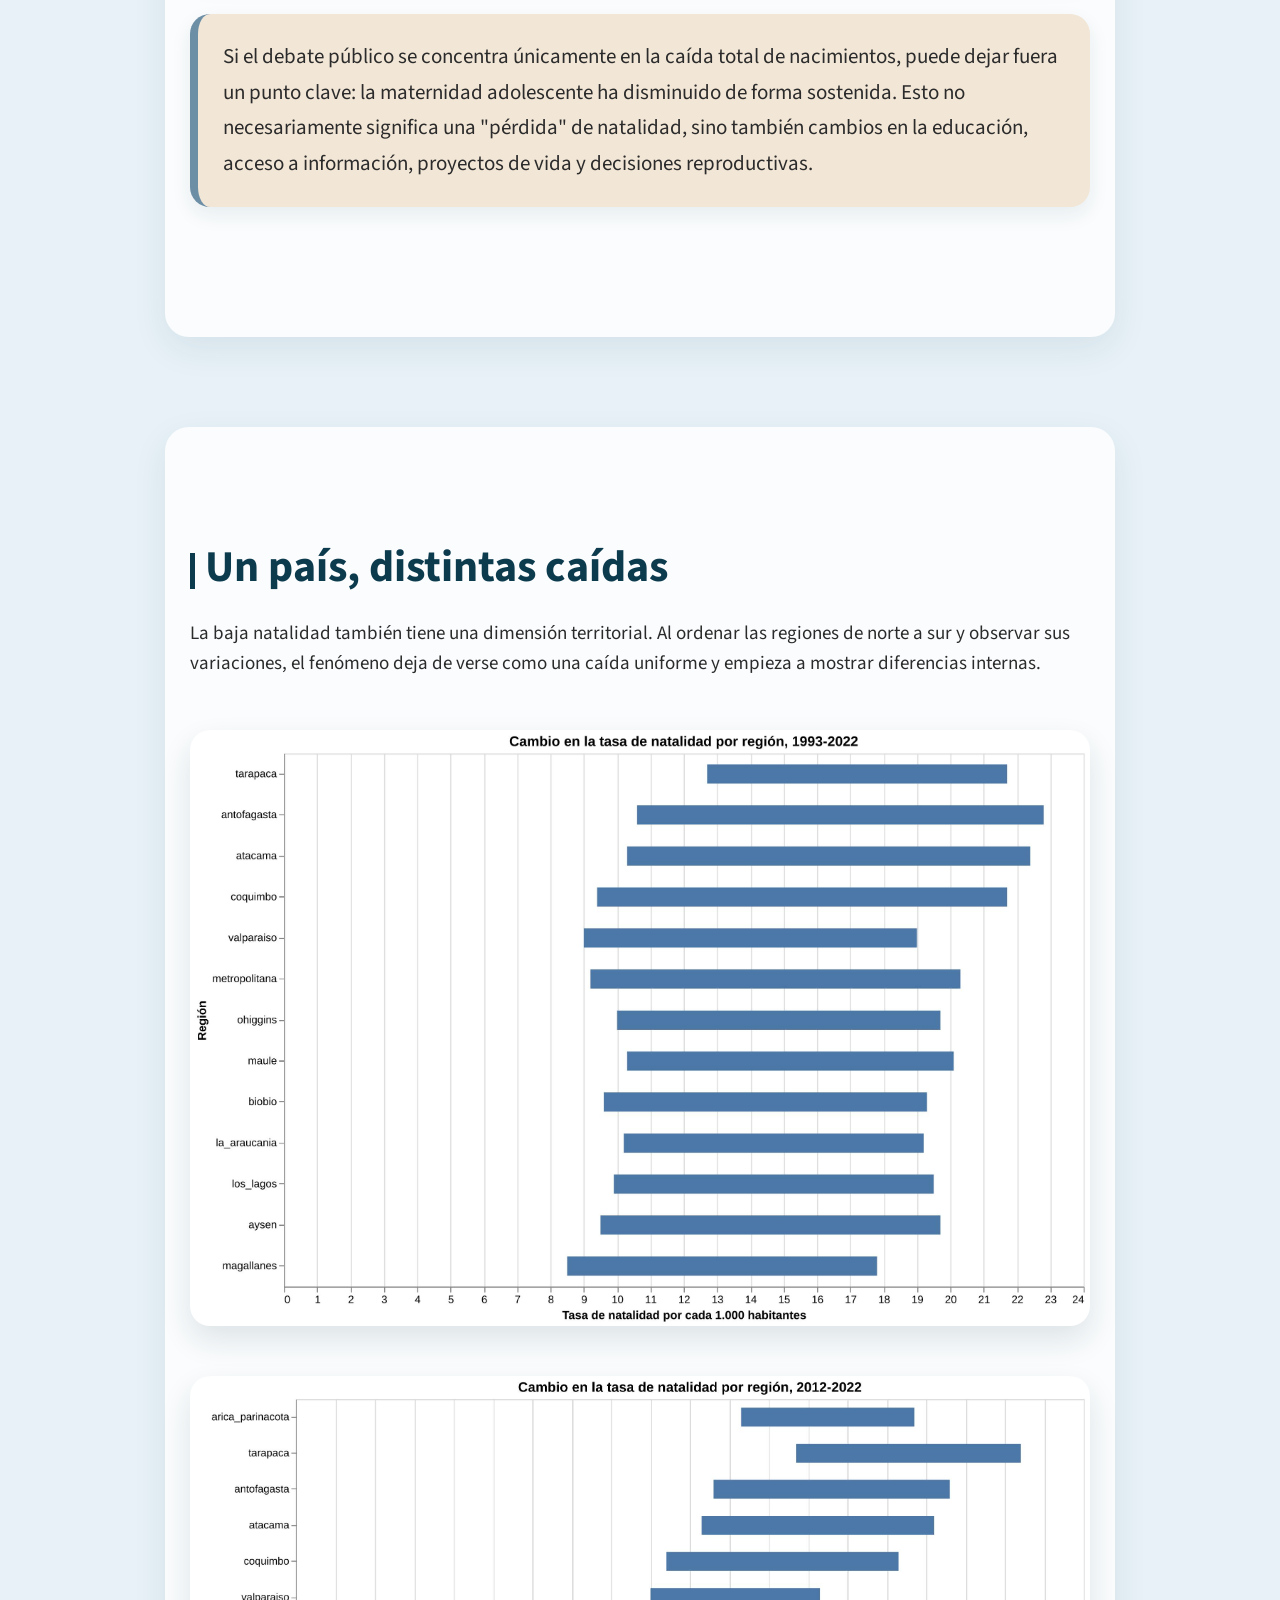
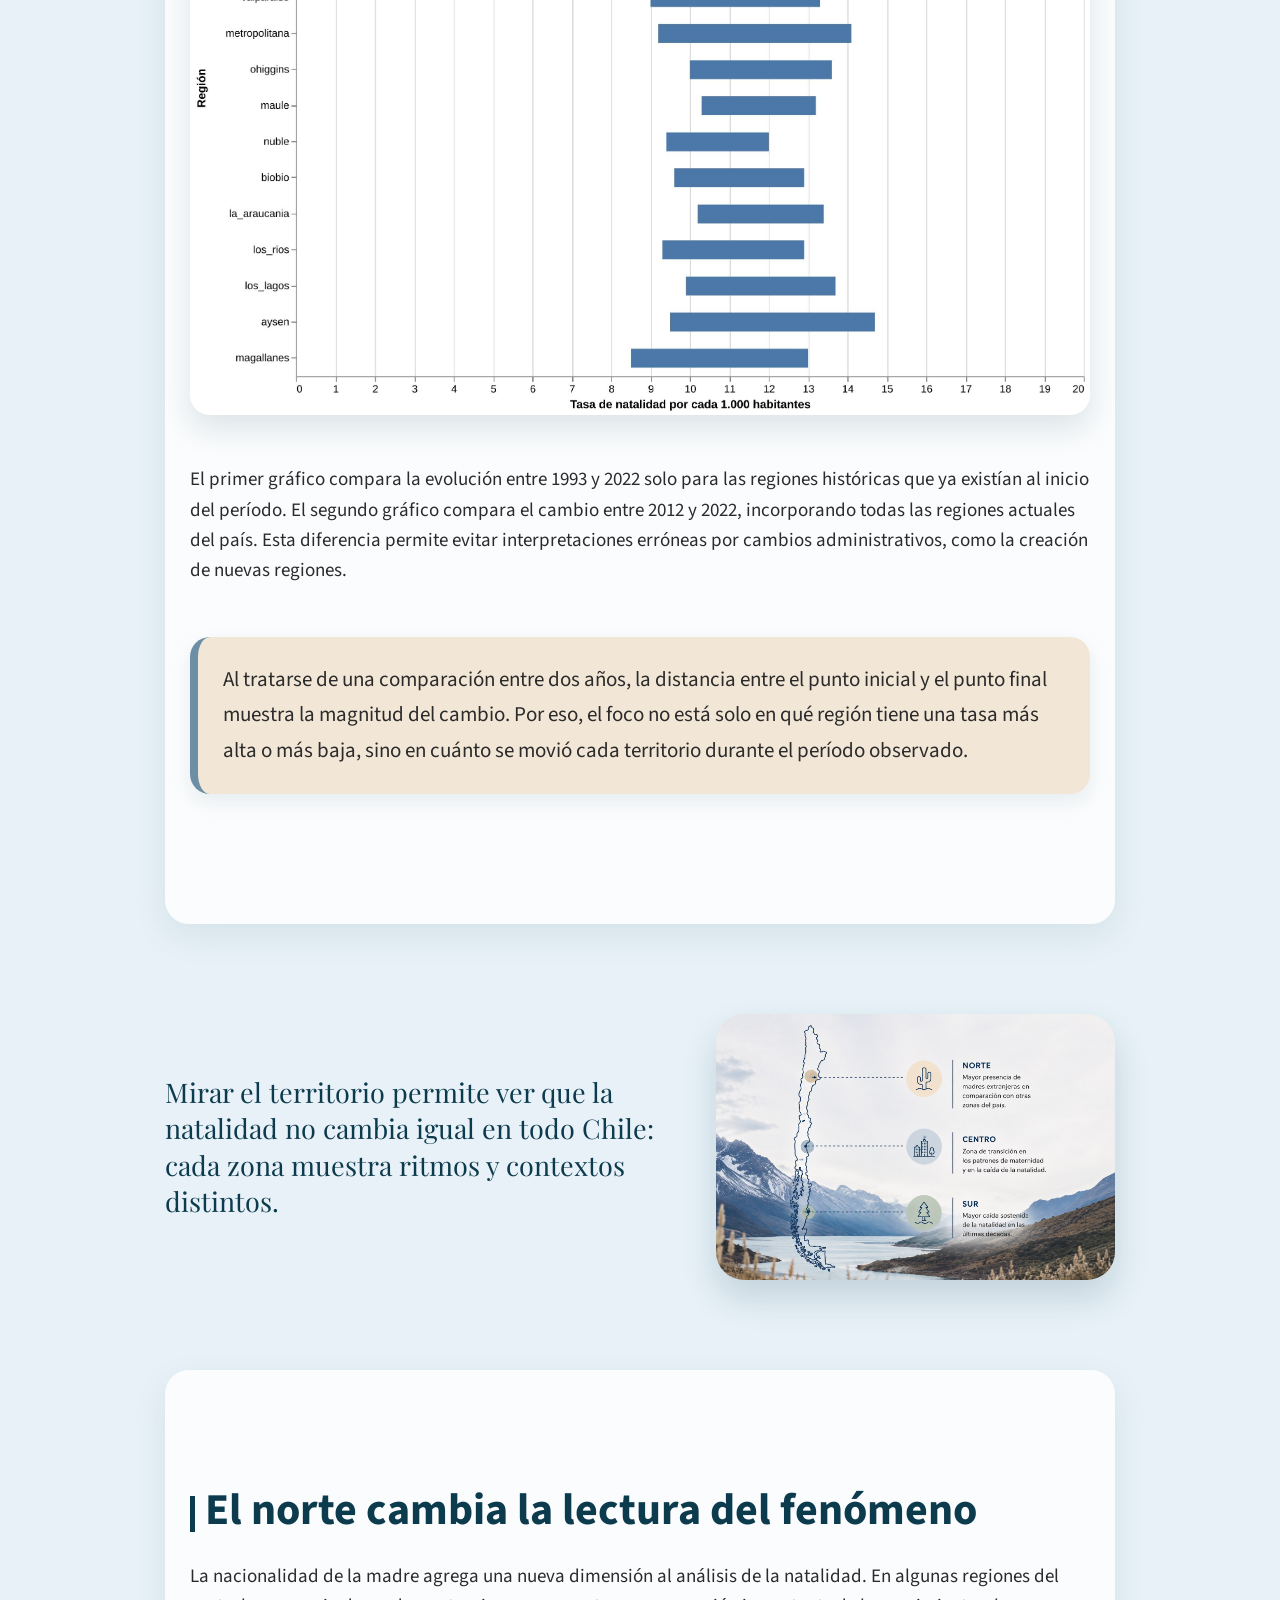
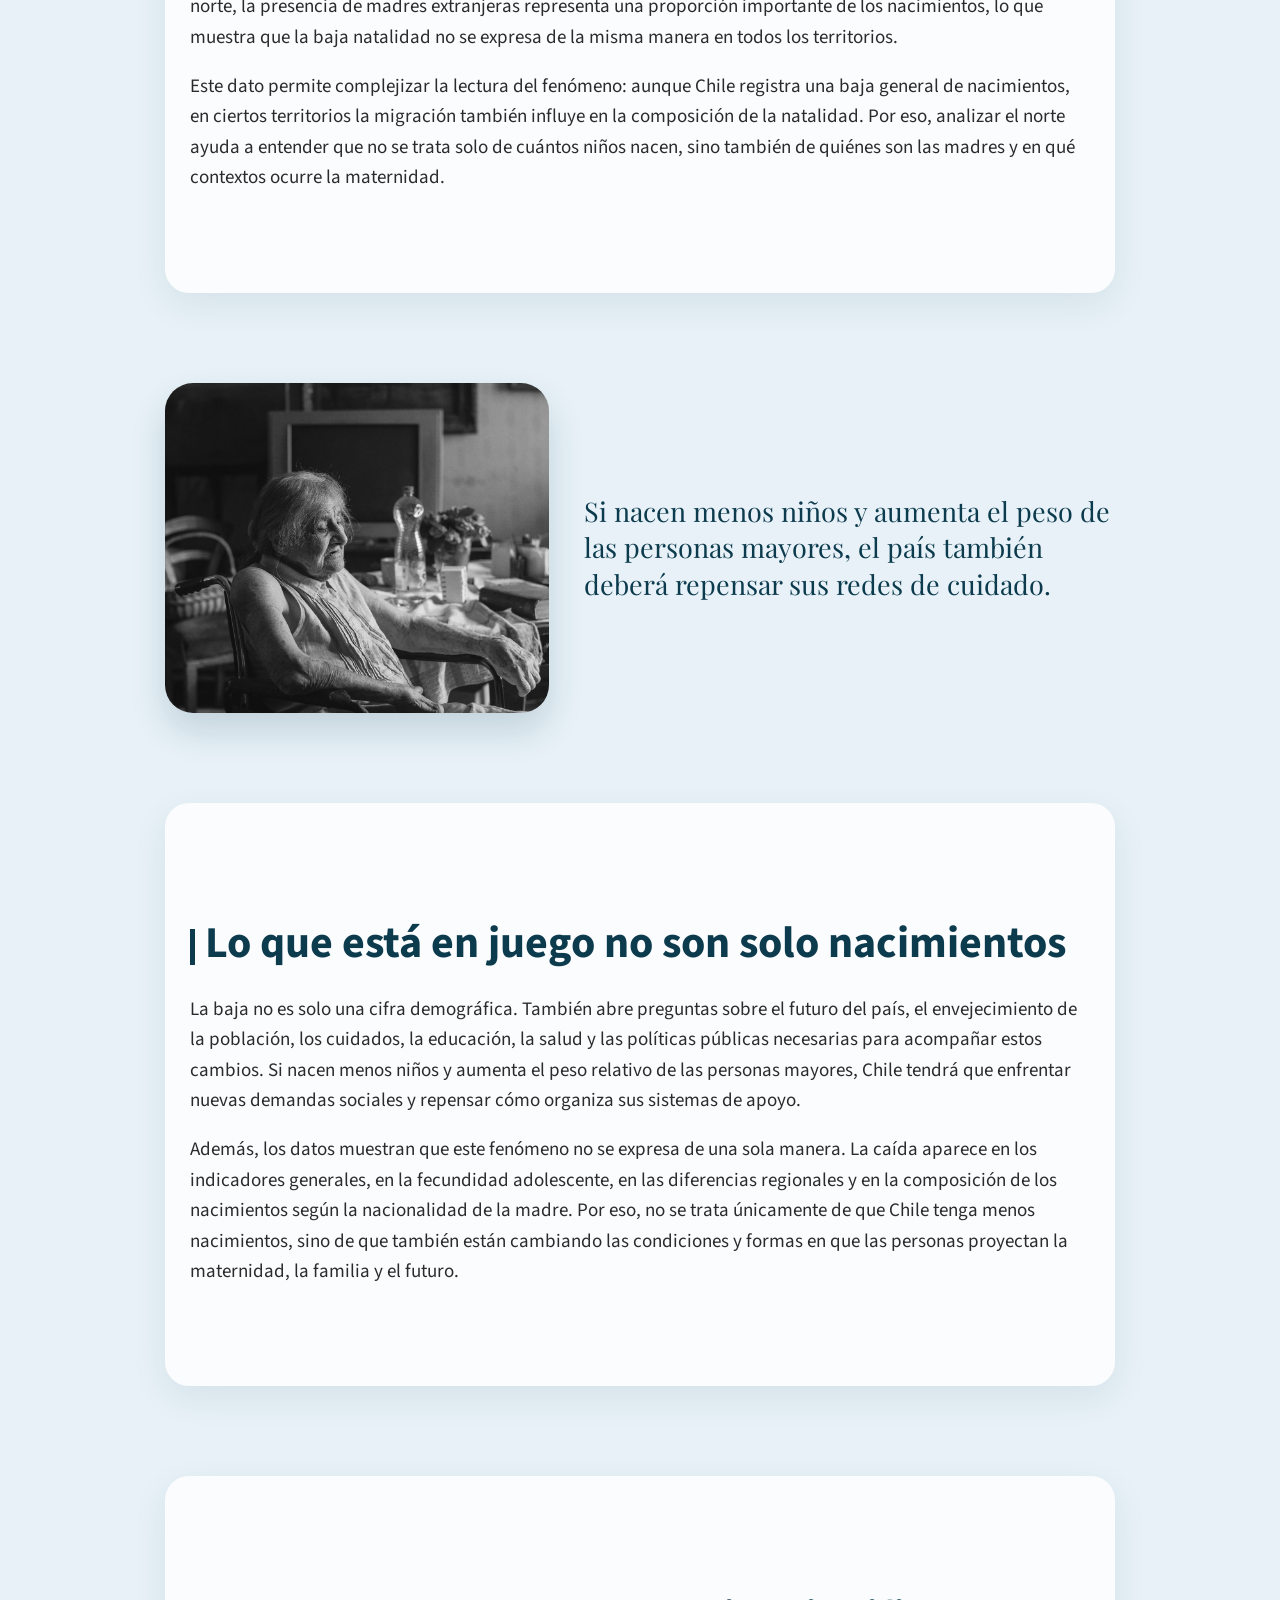
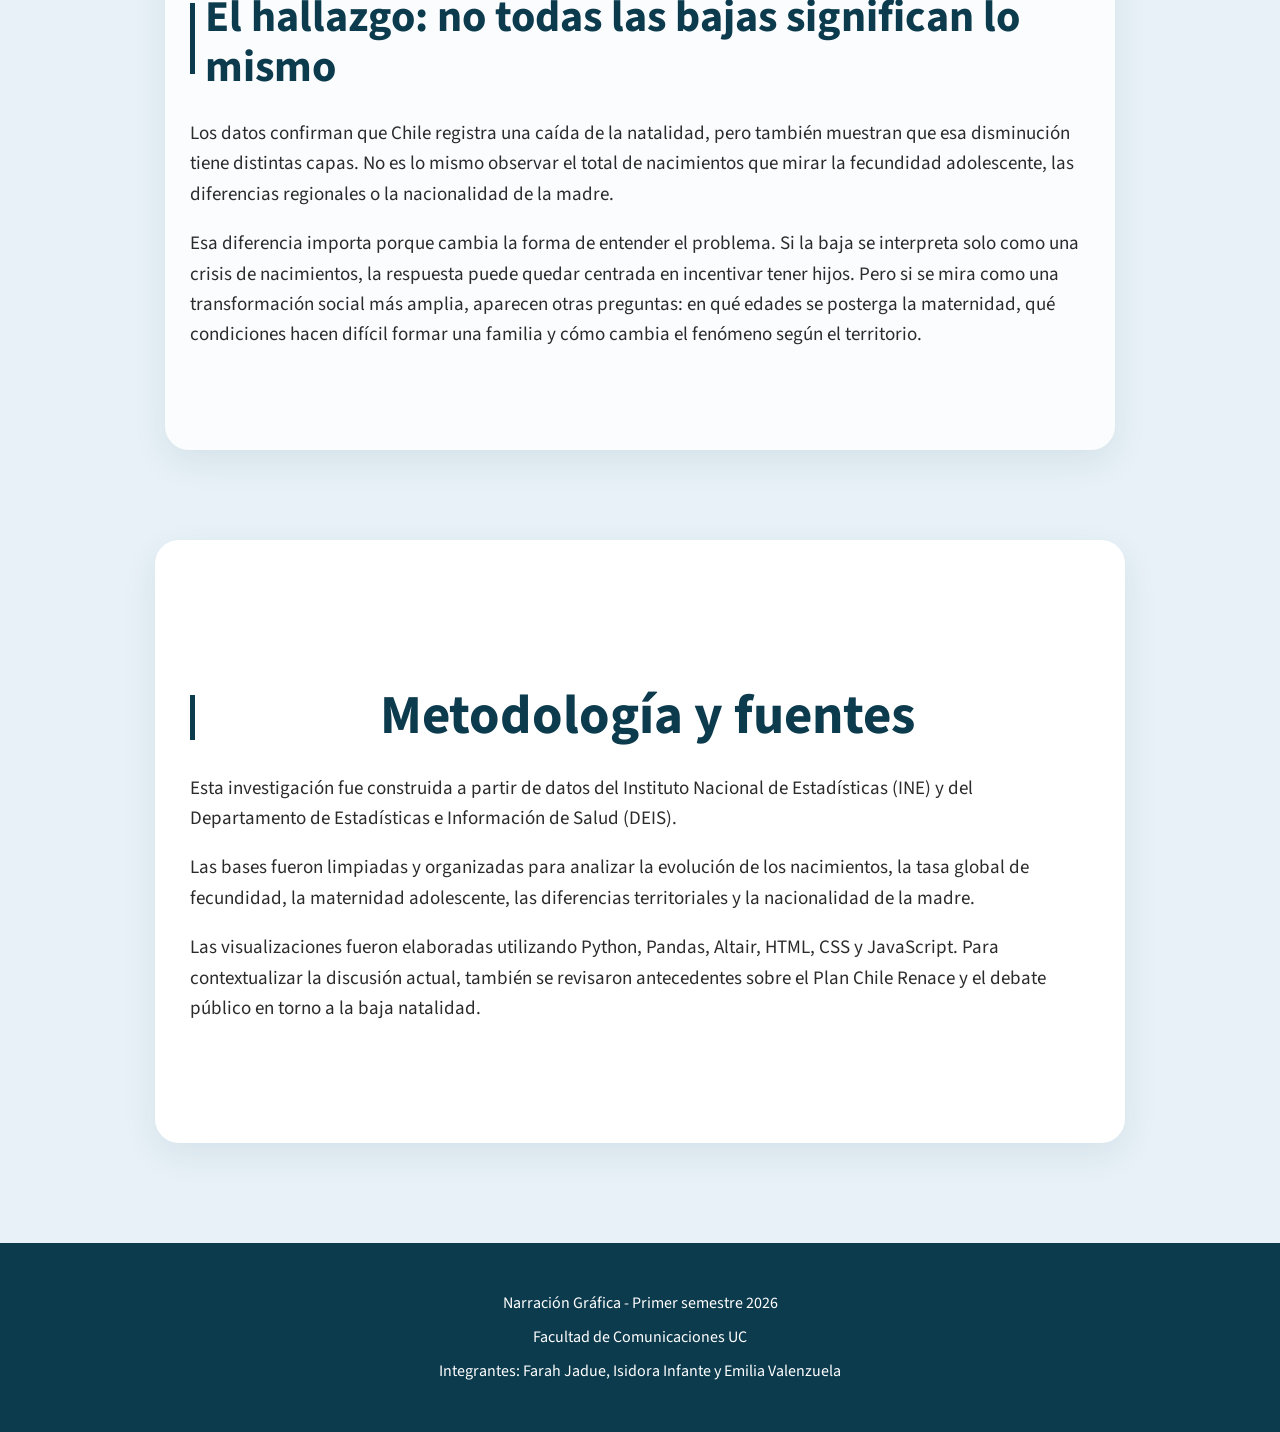
==== commit b75a666d: "sumi" ====
--- a/docs/index.html
+++ b/docs/index.html
@@ -209,7 +209,7 @@
 <p>Las bases fueron limpiadas y organizadas para analizar la evolución de los nacimientos, la tasa global de fecundidad, la maternidad adolescente, las diferencias territoriales y la nacionalidad de la madre. 
 </p>
 <p> 
-    Las visualizaciones fueron elaboradas utilizando Python, Pandas, Altair, HTML y CSS. Para contextualizar la discusión actual, también se revisaron antecedentes sobre el Plan Chile Renace y el debate público en torno a la baja natalidad.
+    Las visualizaciones fueron elaboradas utilizando Python, Pandas, Altair, HTML, CSS y JavaScript. Para contextualizar la discusión actual, también se revisaron antecedentes sobre el Plan Chile Renace y el debate público en torno a la baja natalidad.
 </p>
 
 </section> 
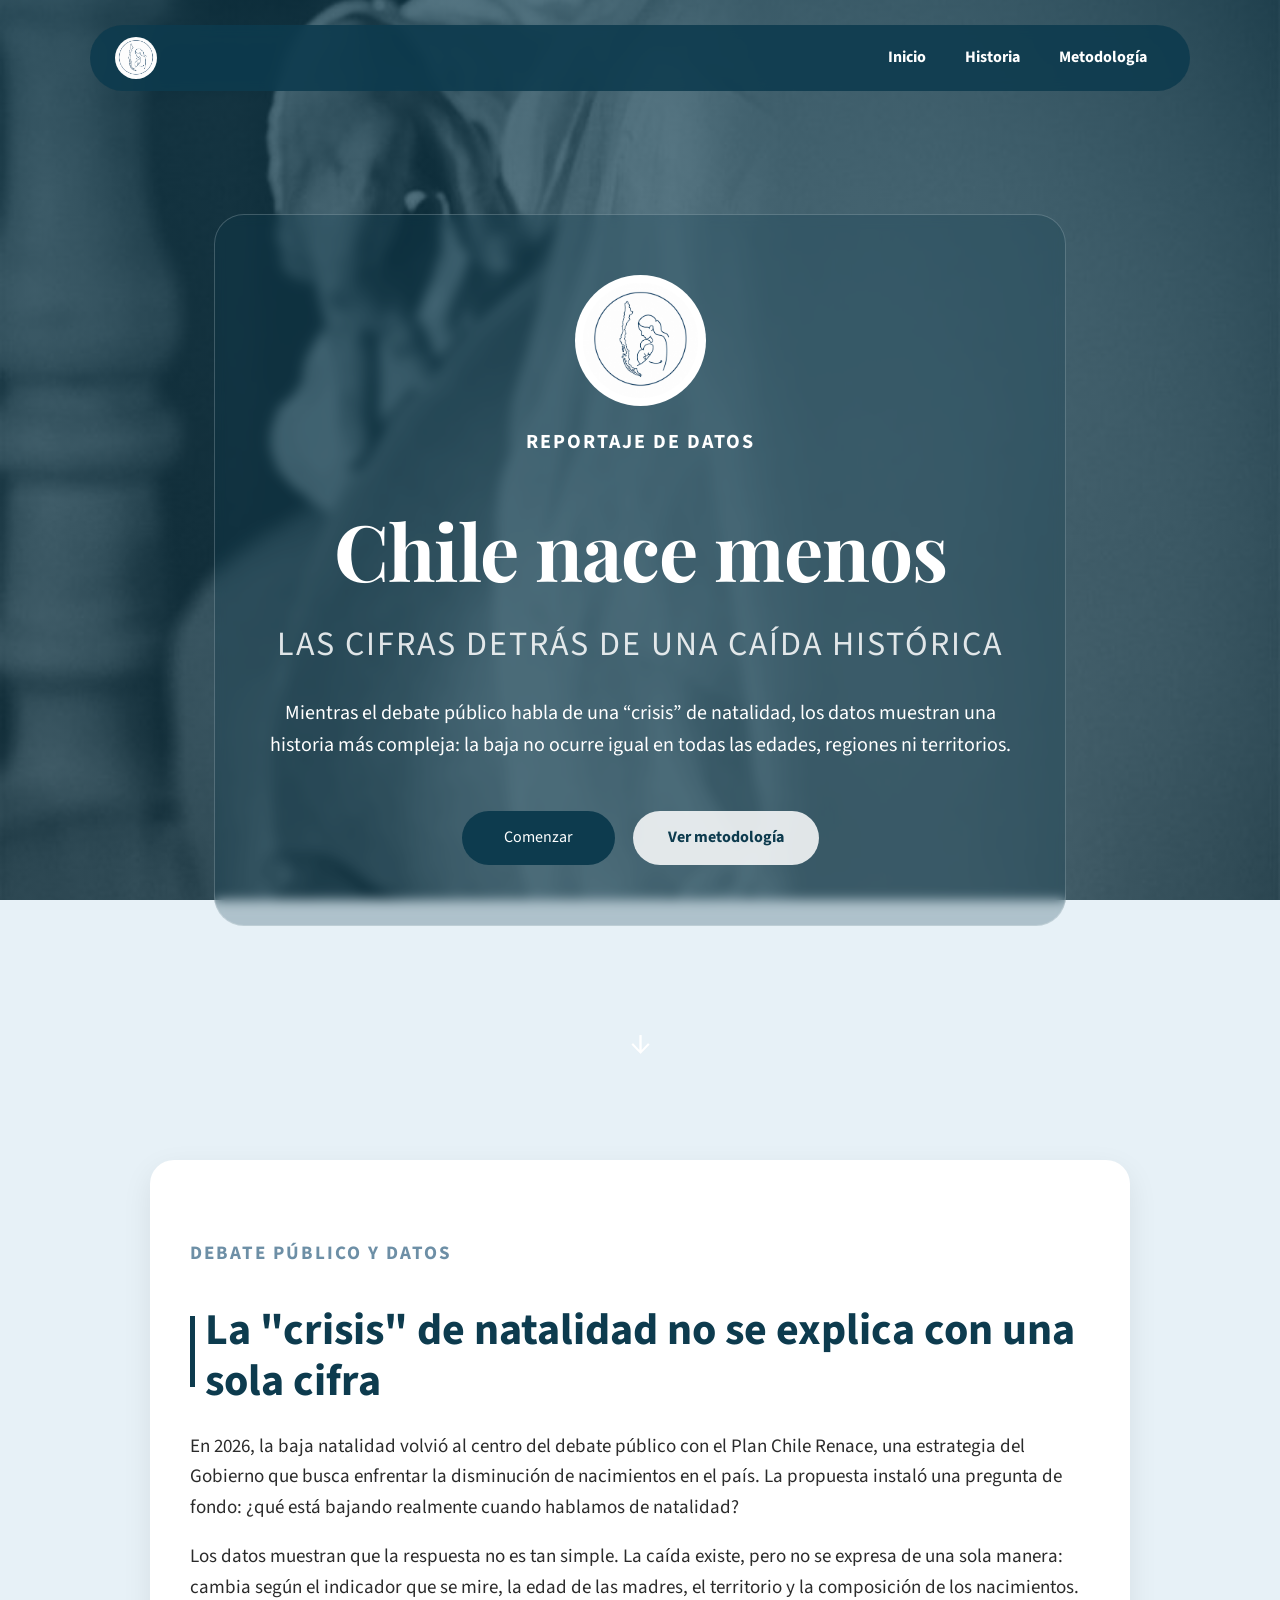
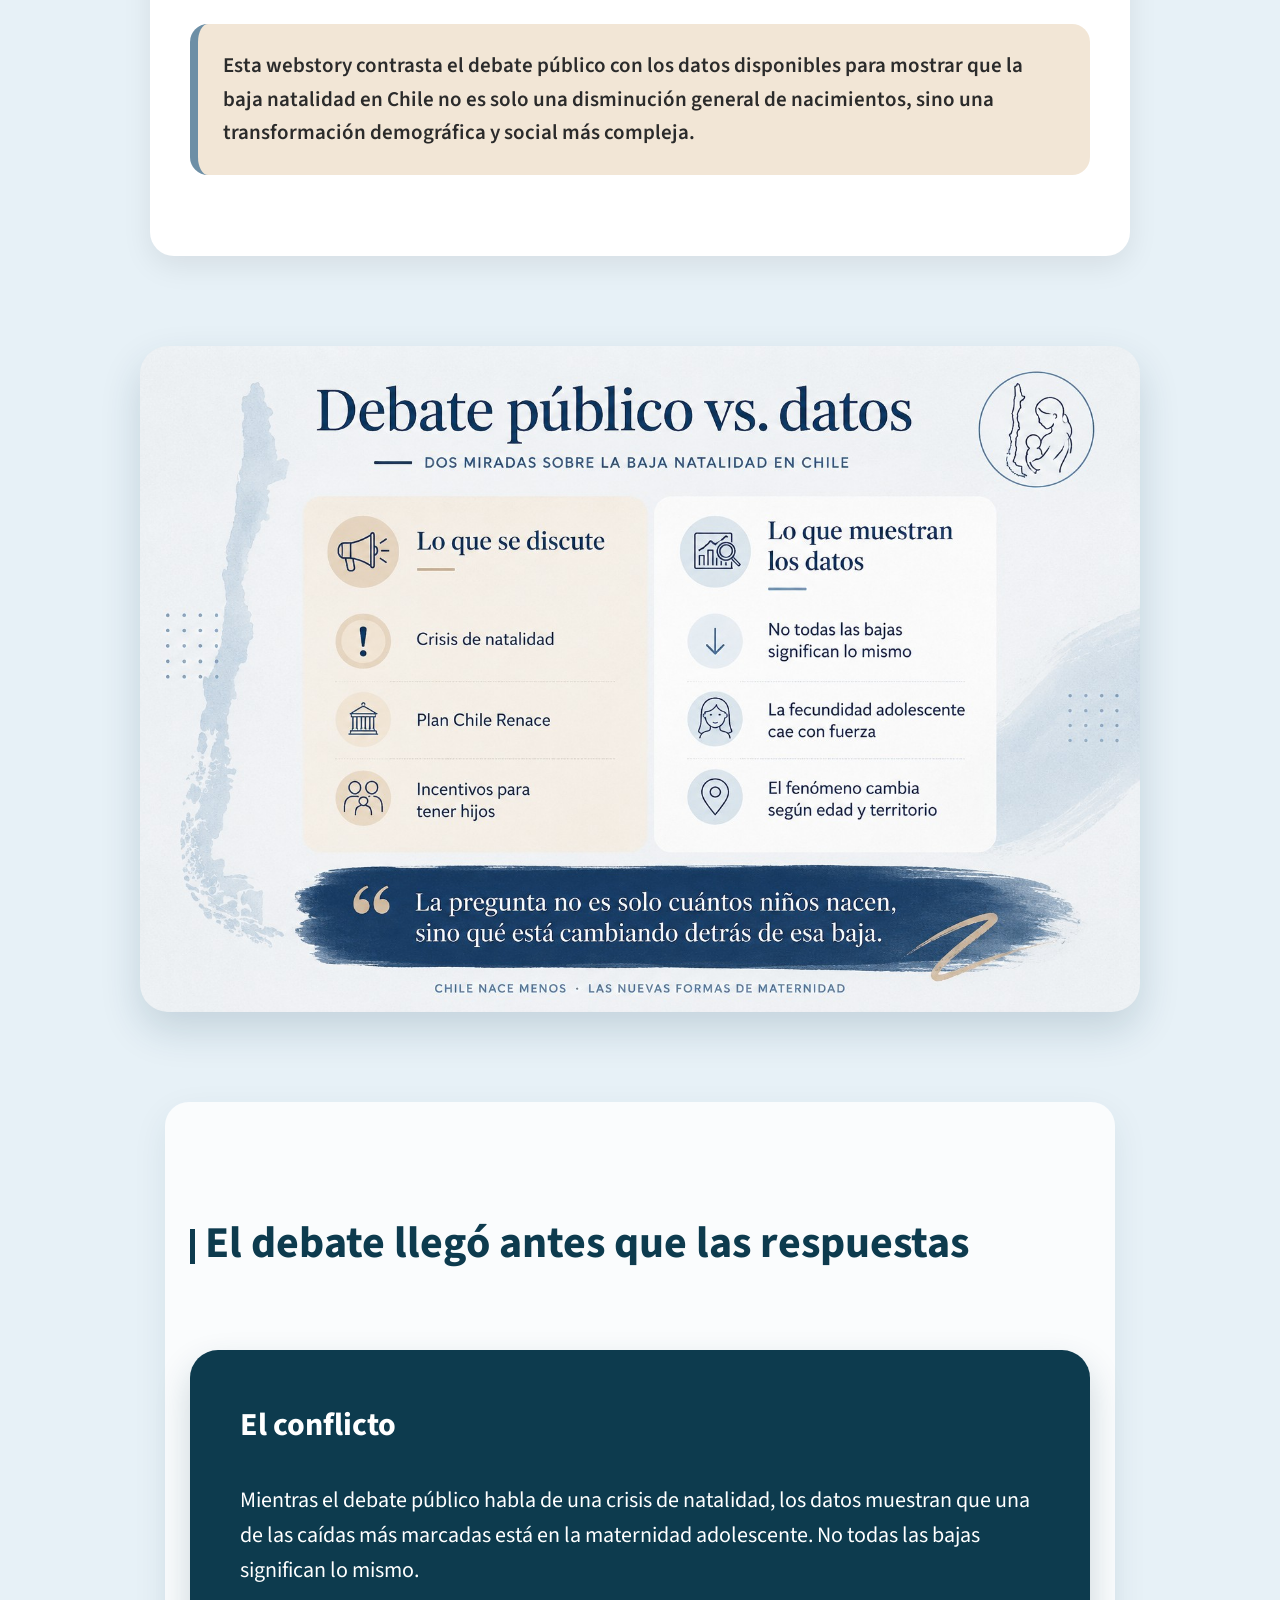
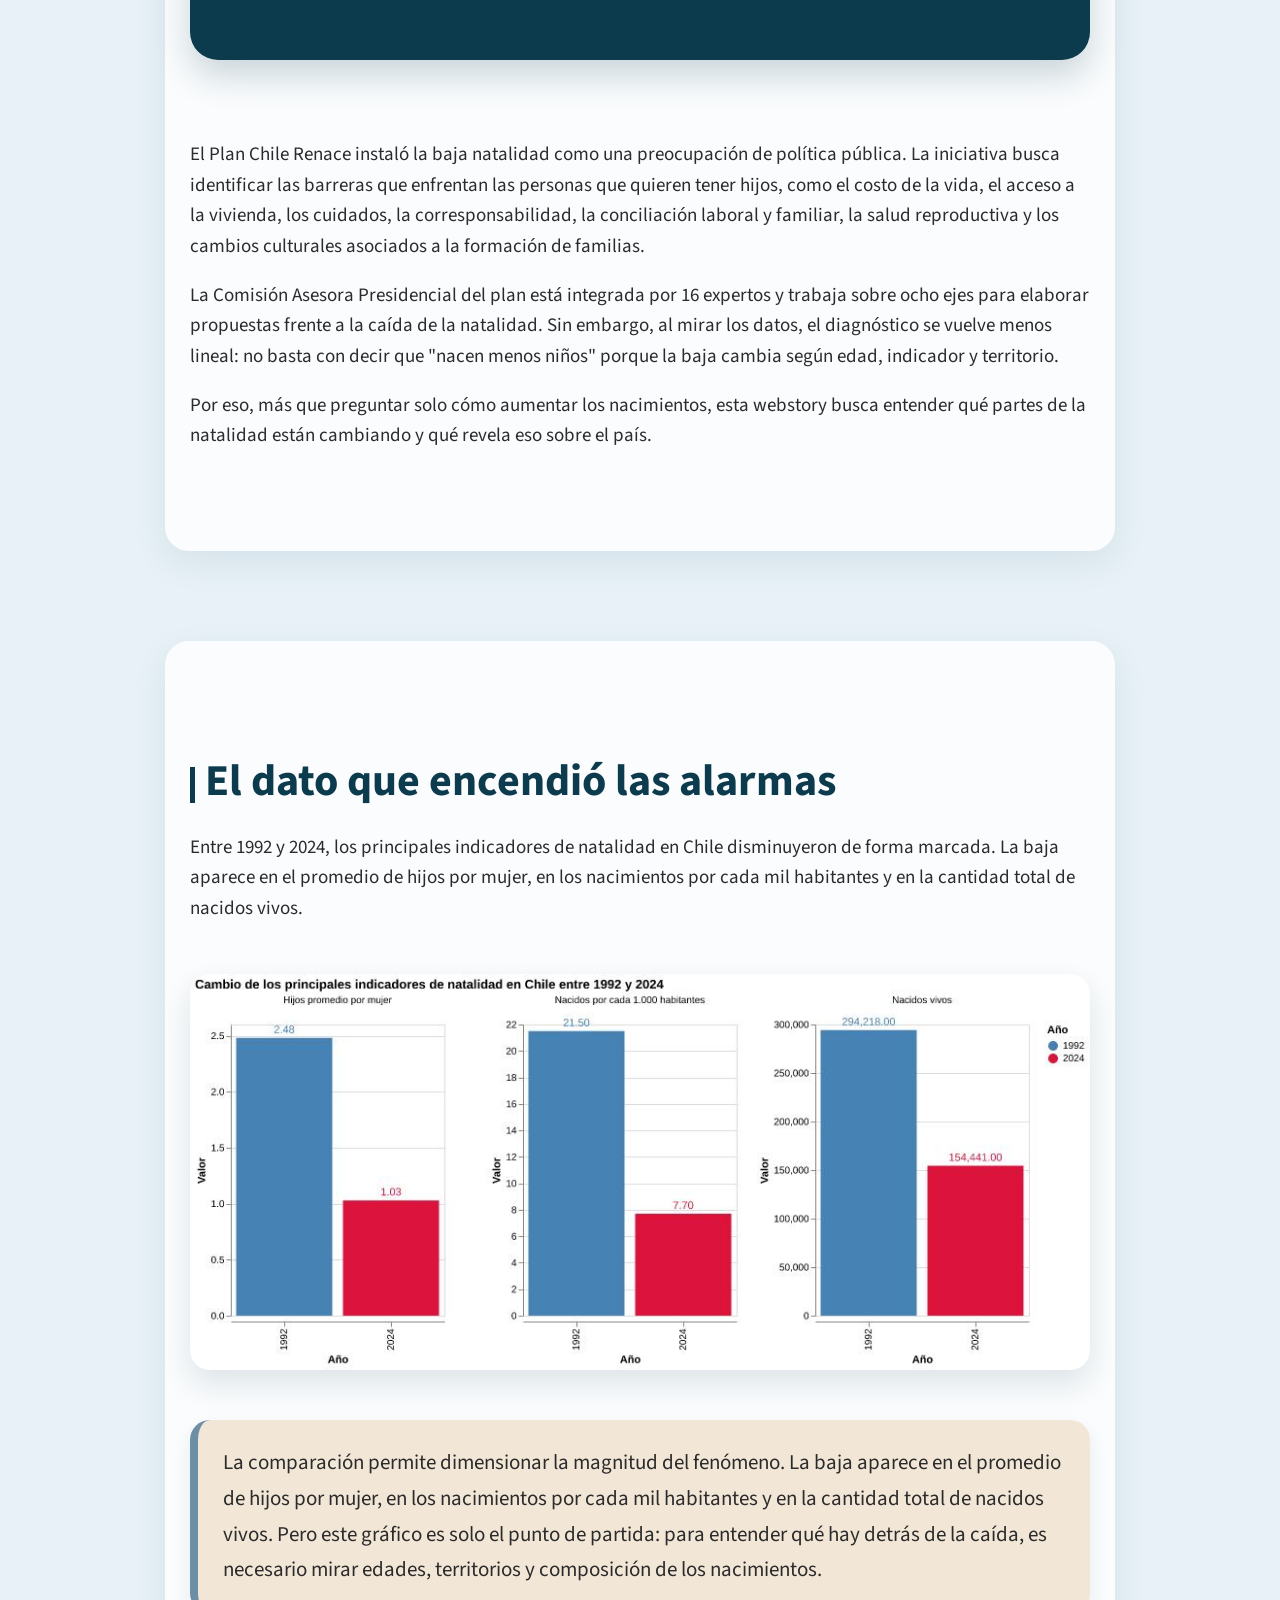
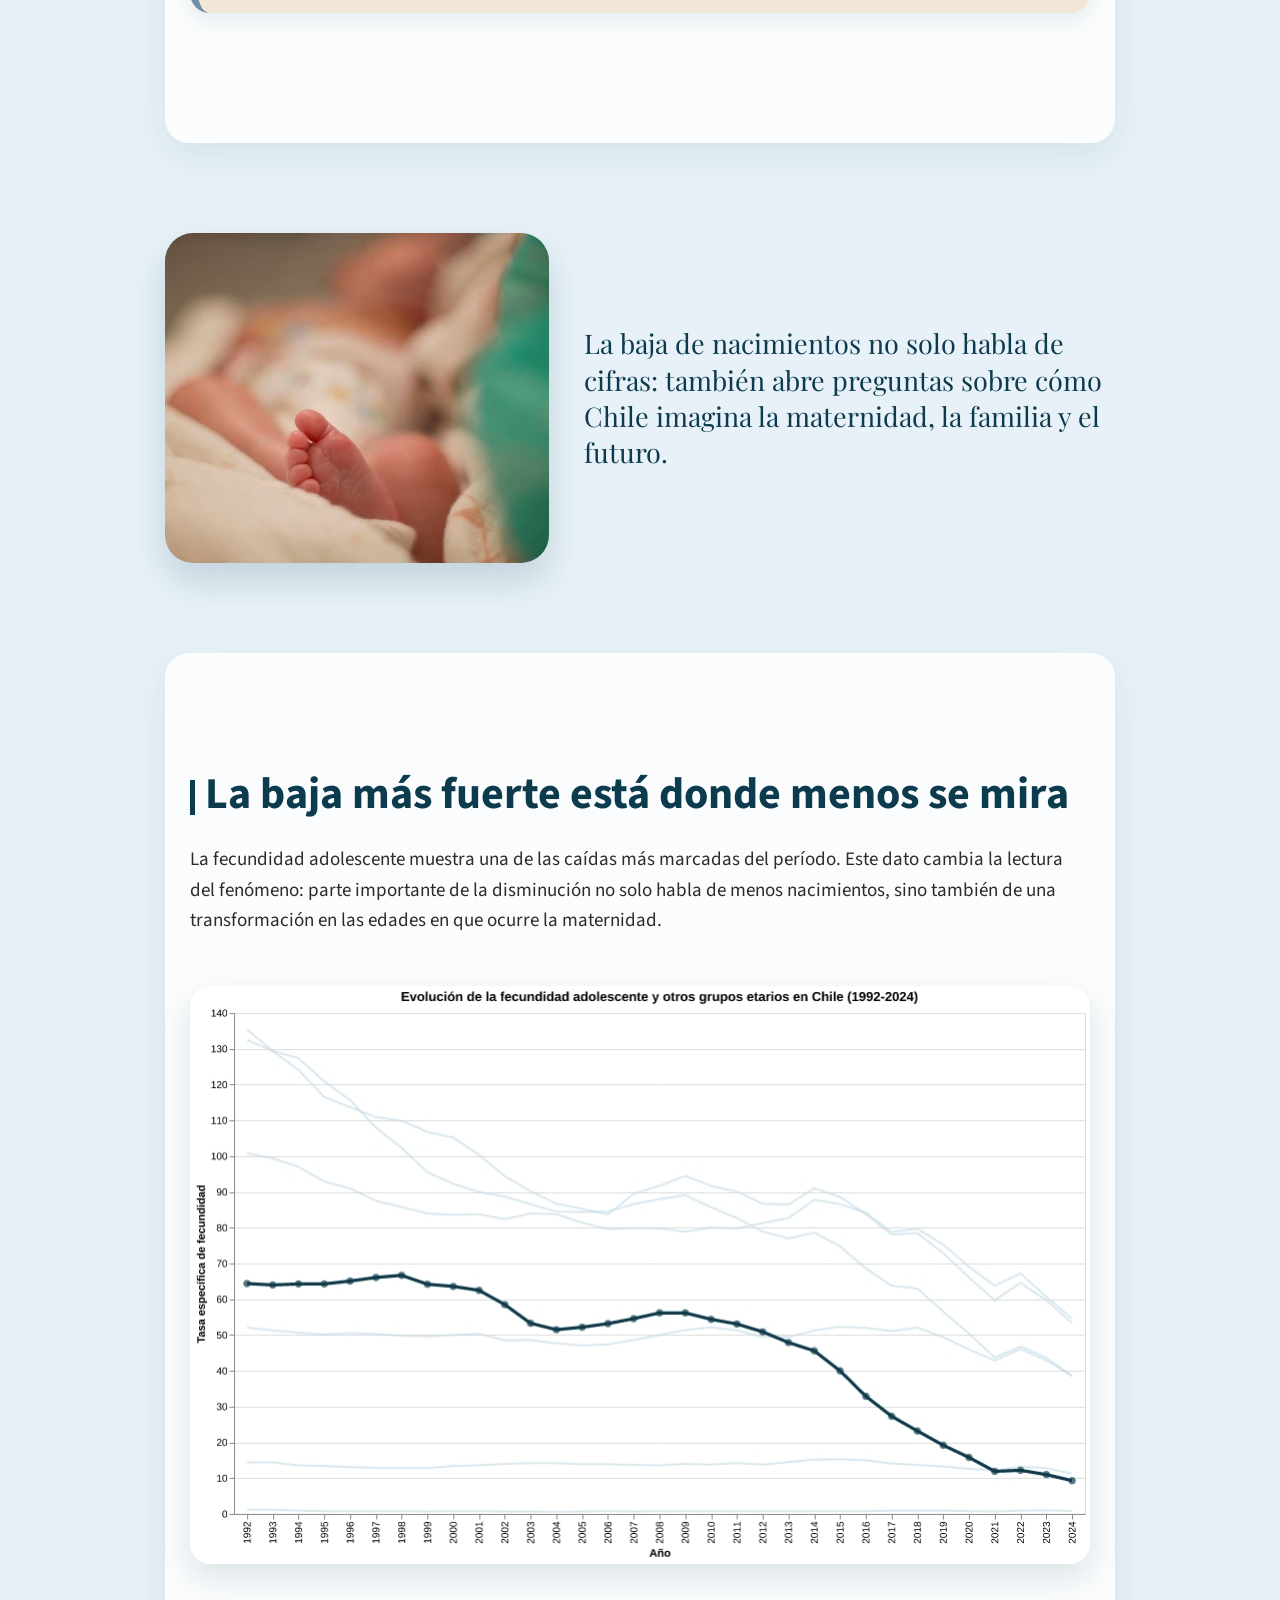
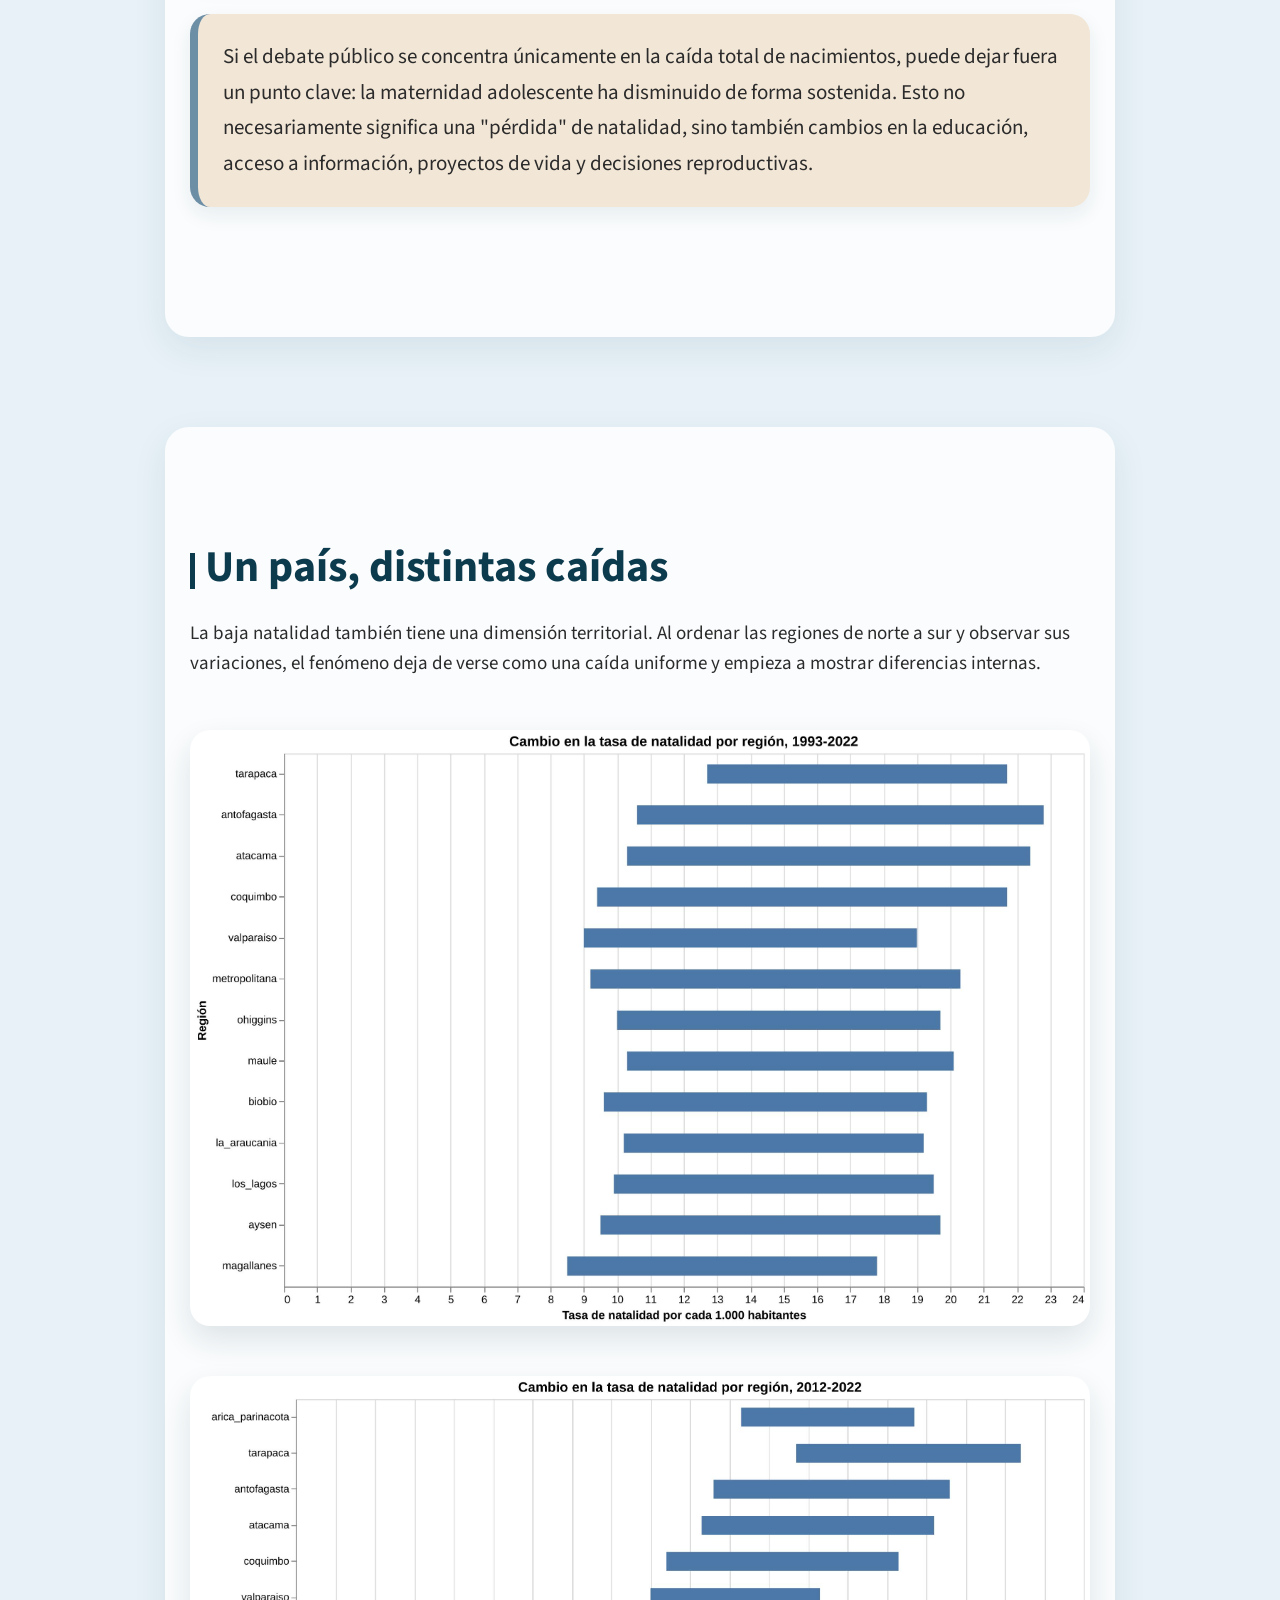
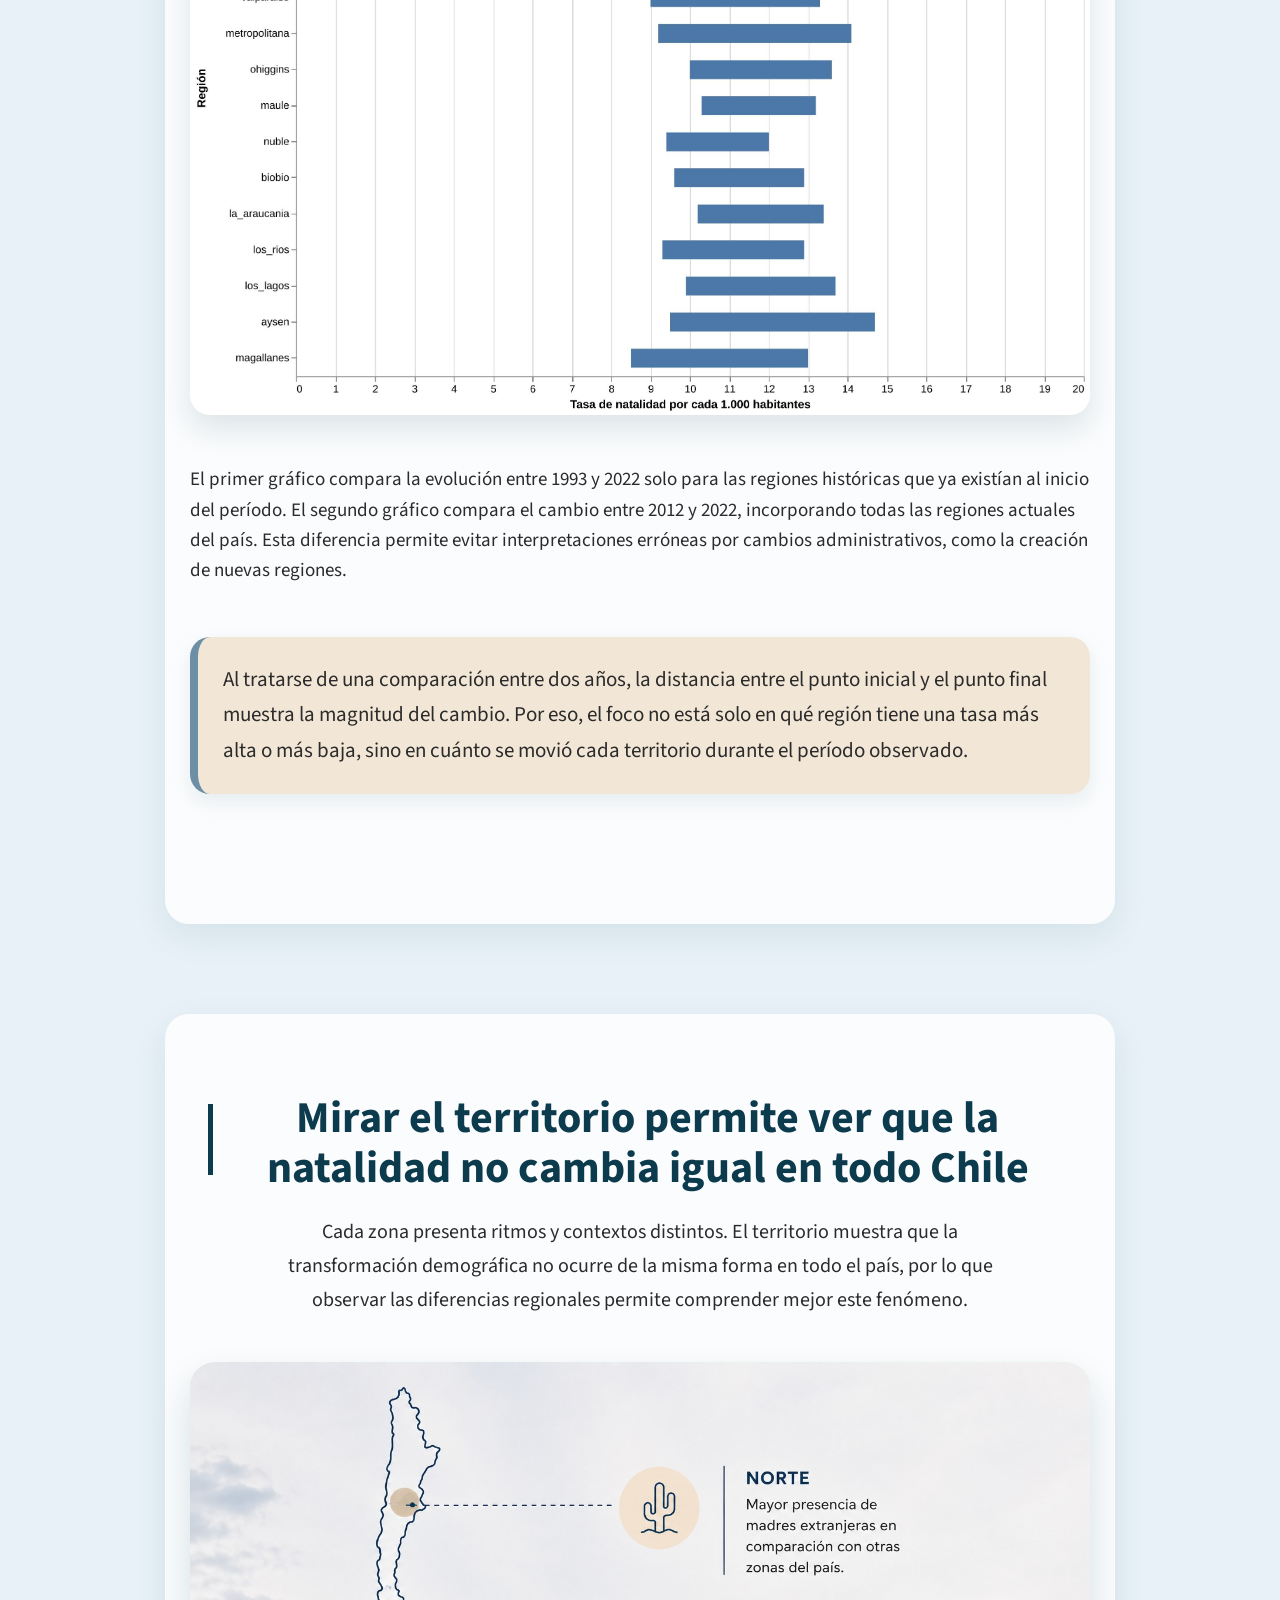
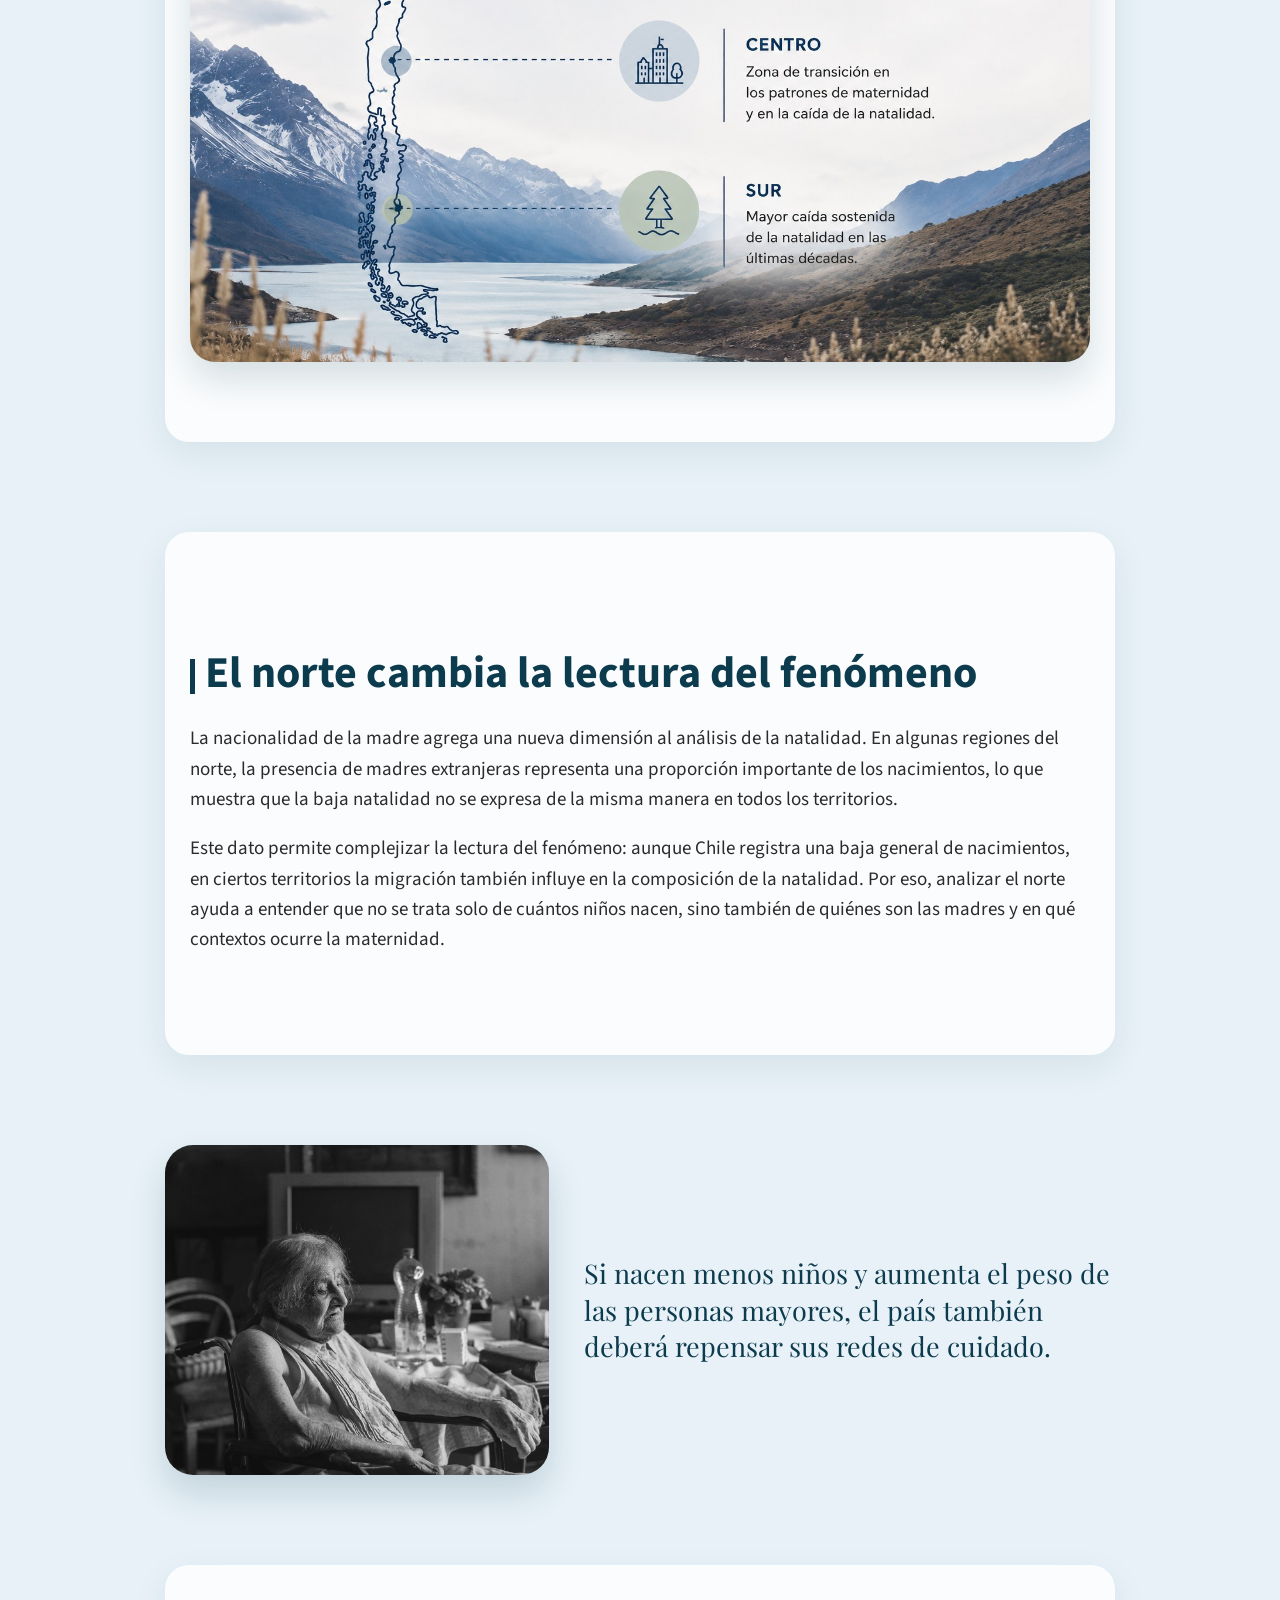
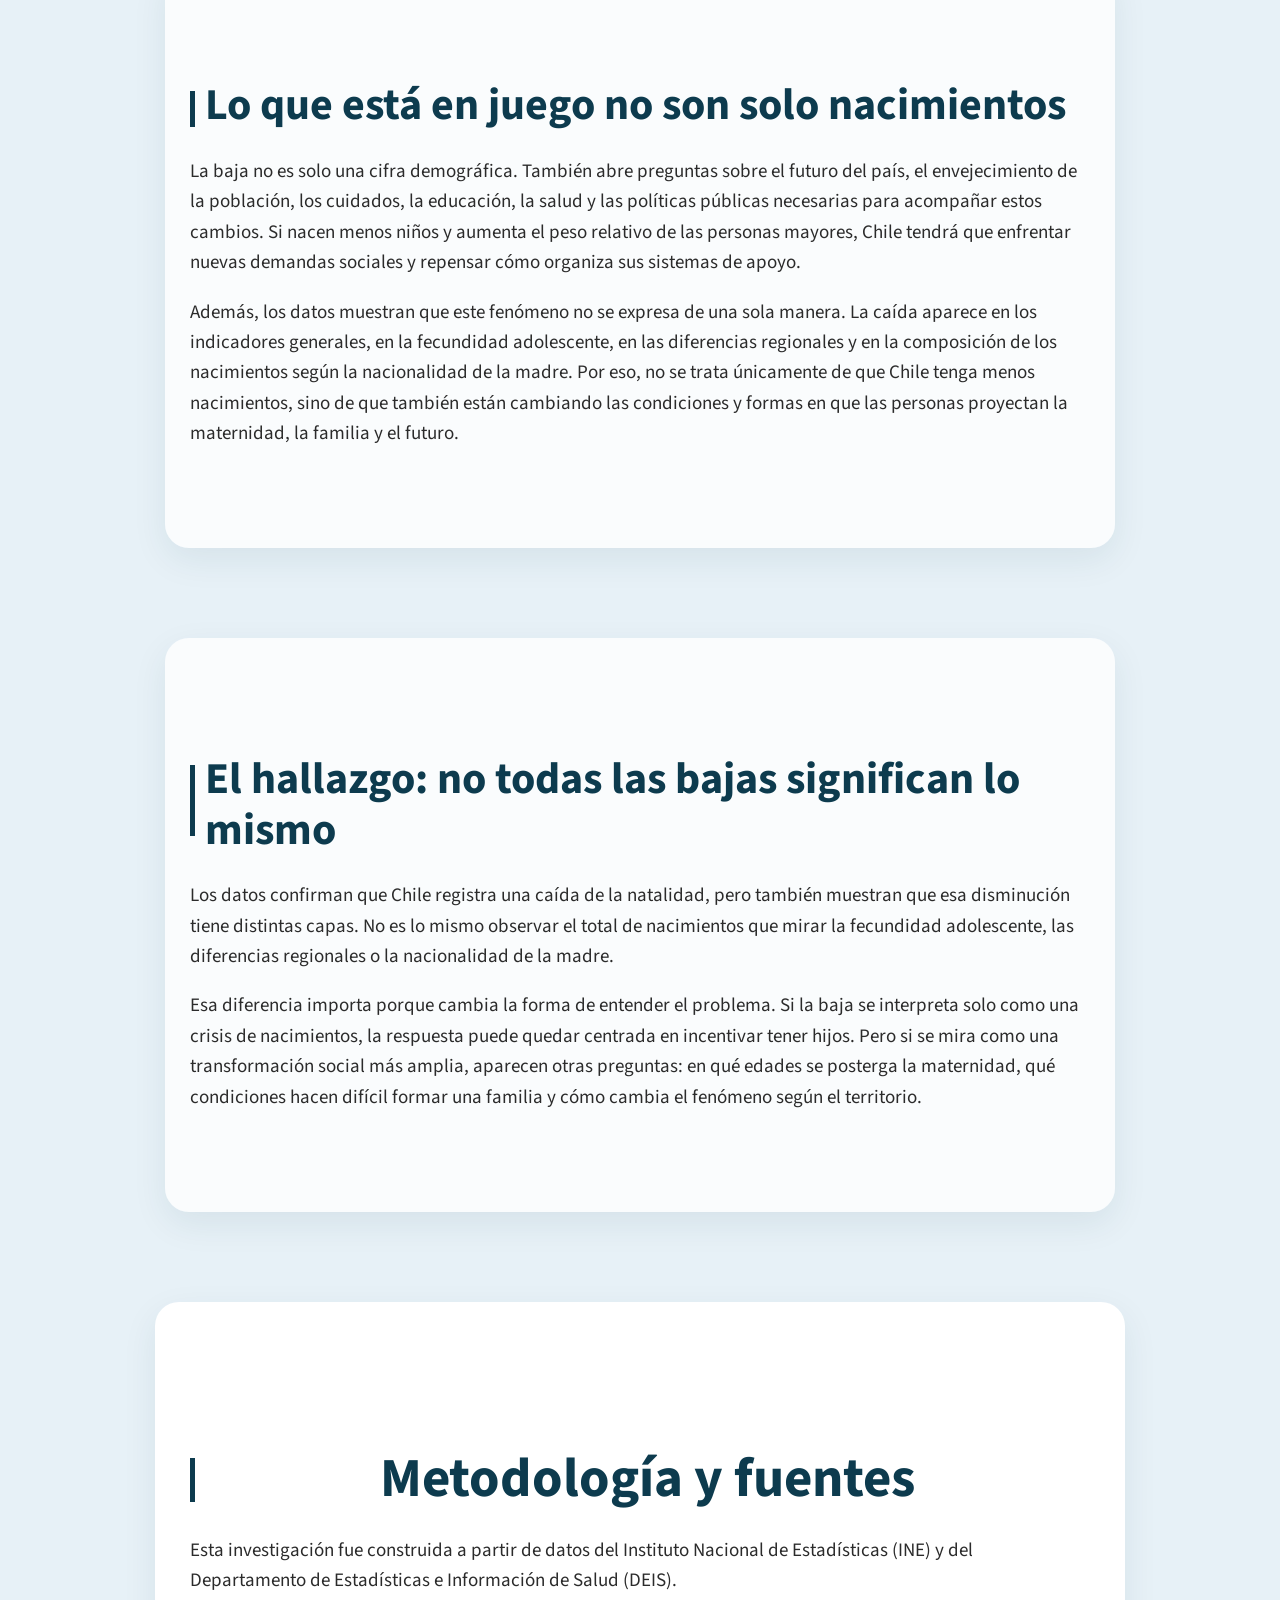
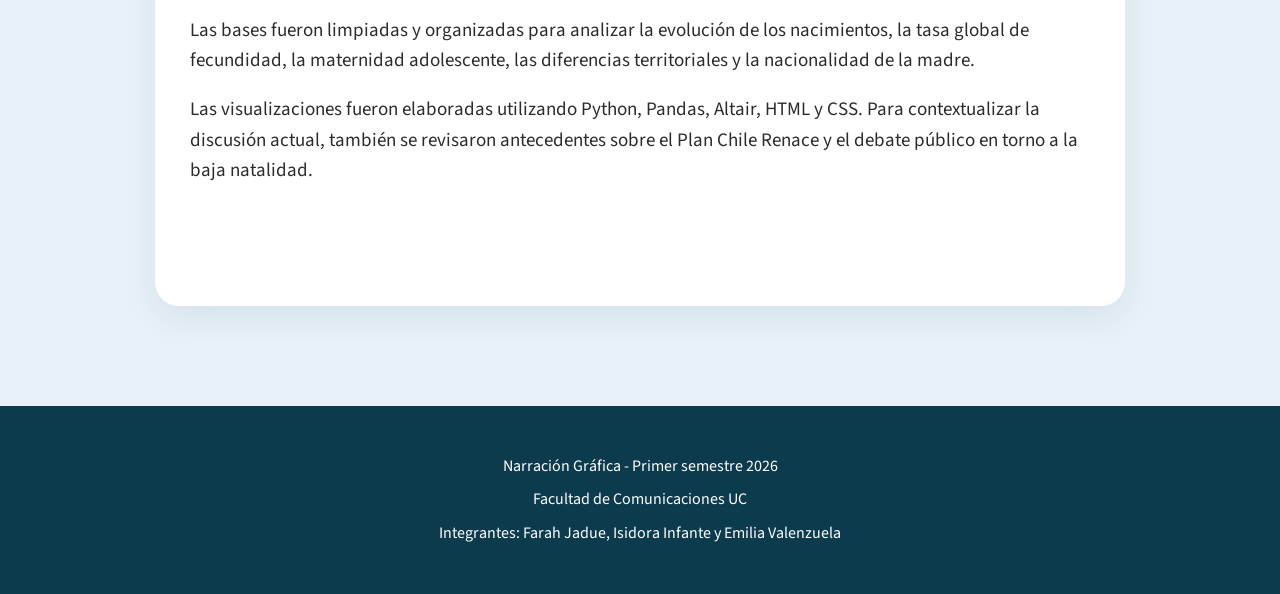
==== commit ae8fddb7: "territorio" ====
--- a/docs/index.html
+++ b/docs/index.html
@@ -146,12 +146,19 @@
 
 </section>
 
-<div class="bloque-foto-texto invertido">
-    <img src="img/imagen-por-zona.jpg" alt="Familia caminando como símbolo de cambios territoriales">
-    <p>
-        Mirar el territorio permite ver que la natalidad no cambia igual en todo Chile: cada zona muestra ritmos y contextos distintos.
-    </p>
-</div>
+<section class="territorio">
+
+    <h2>Mirar el territorio permite ver que la natalidad no cambia igual en todo Chile</h2>
+
+    <p class="intro-territorio">
+        Cada zona presenta ritmos y contextos distintos. El territorio muestra que la transformación demográfica no ocurre de la misma forma en todo el país, por lo que observar las diferencias regionales permite comprender mejor este fenómeno.
+    </p>
+
+    <img src="img/imagen-por-zona.jpg"
+         alt="Cambios territoriales de la natalidad"
+         class="imagen-territorio">
+
+</section>
 
 <section>
     <h2>El norte cambia la lectura del fenómeno</h2>
@@ -209,7 +216,7 @@
 <p>Las bases fueron limpiadas y organizadas para analizar la evolución de los nacimientos, la tasa global de fecundidad, la maternidad adolescente, las diferencias territoriales y la nacionalidad de la madre. 
 </p>
 <p> 
-    Las visualizaciones fueron elaboradas utilizando Python, Pandas, Altair, HTML, CSS y JavaScript. Para contextualizar la discusión actual, también se revisaron antecedentes sobre el Plan Chile Renace y el debate público en torno a la baja natalidad.
+    Las visualizaciones fueron elaboradas utilizando Python, Pandas, Altair, HTML y CSS. Para contextualizar la discusión actual, también se revisaron antecedentes sobre el Plan Chile Renace y el debate público en torno a la baja natalidad.
 </p>
 
 </section> 
--- a/docs/style.css
+++ b/docs/style.css
@@ -518,15 +518,25 @@
 }
 
 .hero {
+    min-height: 100vh;
     padding-top: 120px;
+
+    background:
+        linear-gradient(rgba(13,59,78,0.70), rgba(13,59,78,0.58)),
+        url("img/guata-embarazada.jpg");
+
+    background-size: cover;
+    background-position: center;
+    background-attachment: fixed;
 }
 
 .hero-contenido {
     max-width: 850px;
-    padding: 55px 45px;
-    background-color: rgba(13,59,78,0.36);
-    backdrop-filter: blur(4px);
-    border: 1px solid rgba(255,255,255,0.25);
+    padding: 60px 50px;
+    background-color: rgba(13,59,78,0.26);
+    backdrop-filter: blur(6px);
+    border: 1px solid rgba(255,255,255,0.20);
+    border-radius: 30px;
 }
 
 .logo-hero {
@@ -575,4 +585,41 @@
 .boton-secundario:hover {
     transform: translateY(-3px);
     background-color: white;
+}
+
+.territorio{
+
+    text-align:center;
+
+}
+
+.territorio h2{
+
+    max-width:850px;
+    margin:auto;
+    margin-bottom:20px;
+
+}
+
+.intro-territorio{
+
+    max-width:760px;
+    margin:0 auto 45px auto;
+    font-size:20px;
+    line-height:1.7;
+
+}
+
+.imagen-territorio{
+
+    width:100%;
+    max-width:1100px;
+
+    display:block;
+    margin:auto;
+
+    border-radius:25px;
+
+    box-shadow:0 18px 35px rgba(13,59,78,.15);
+
 }
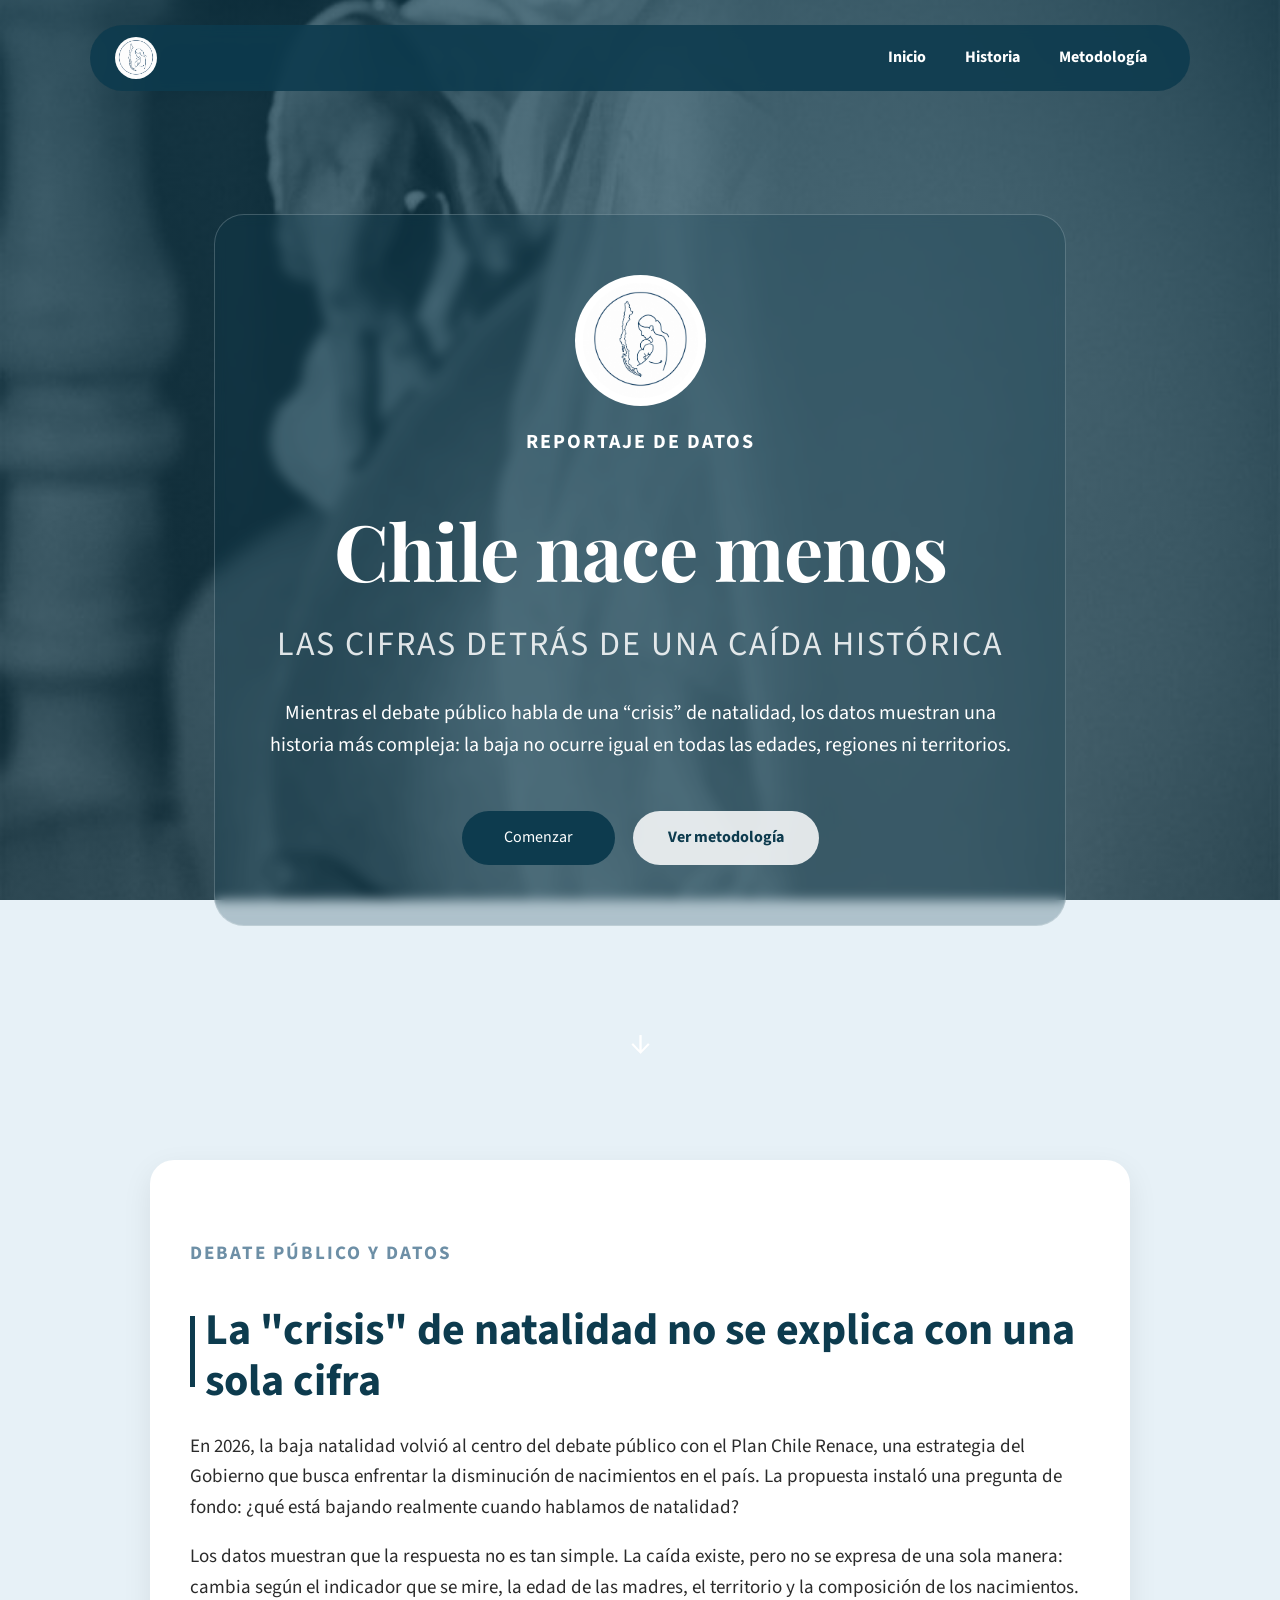
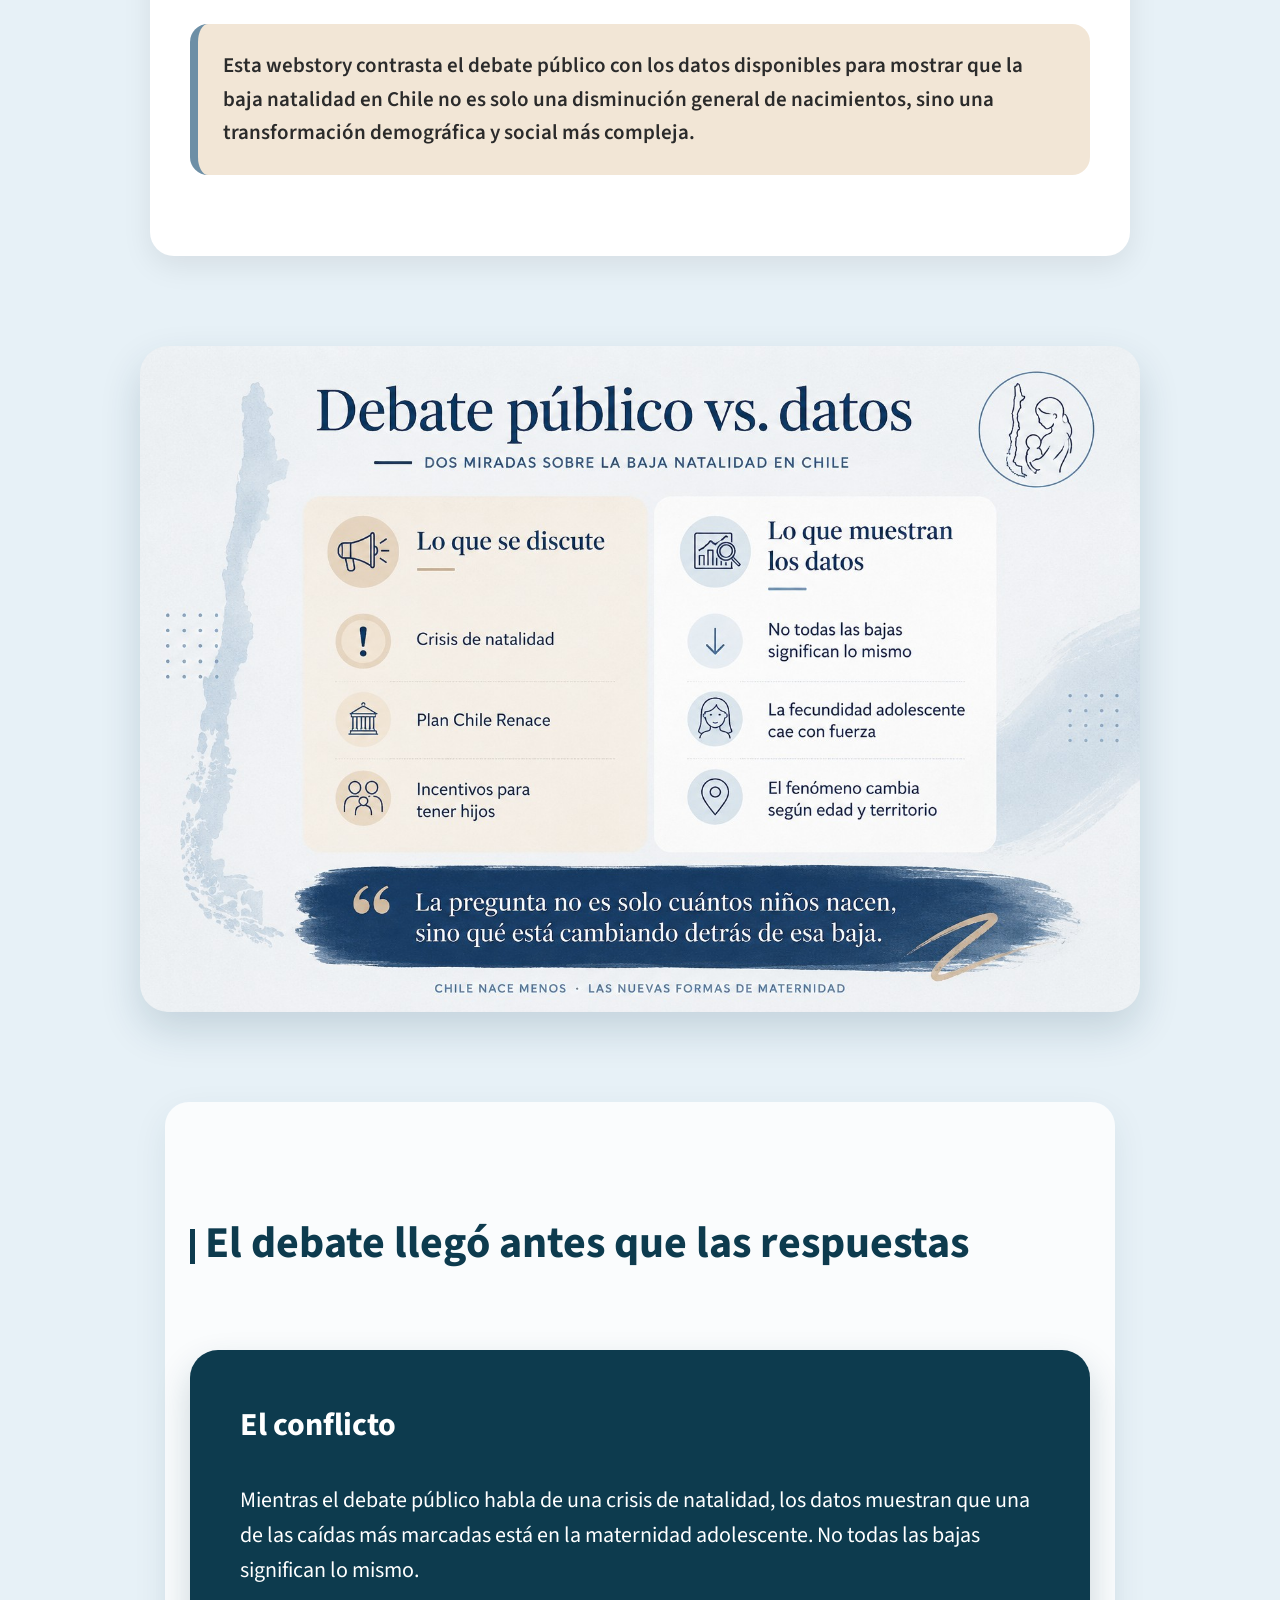
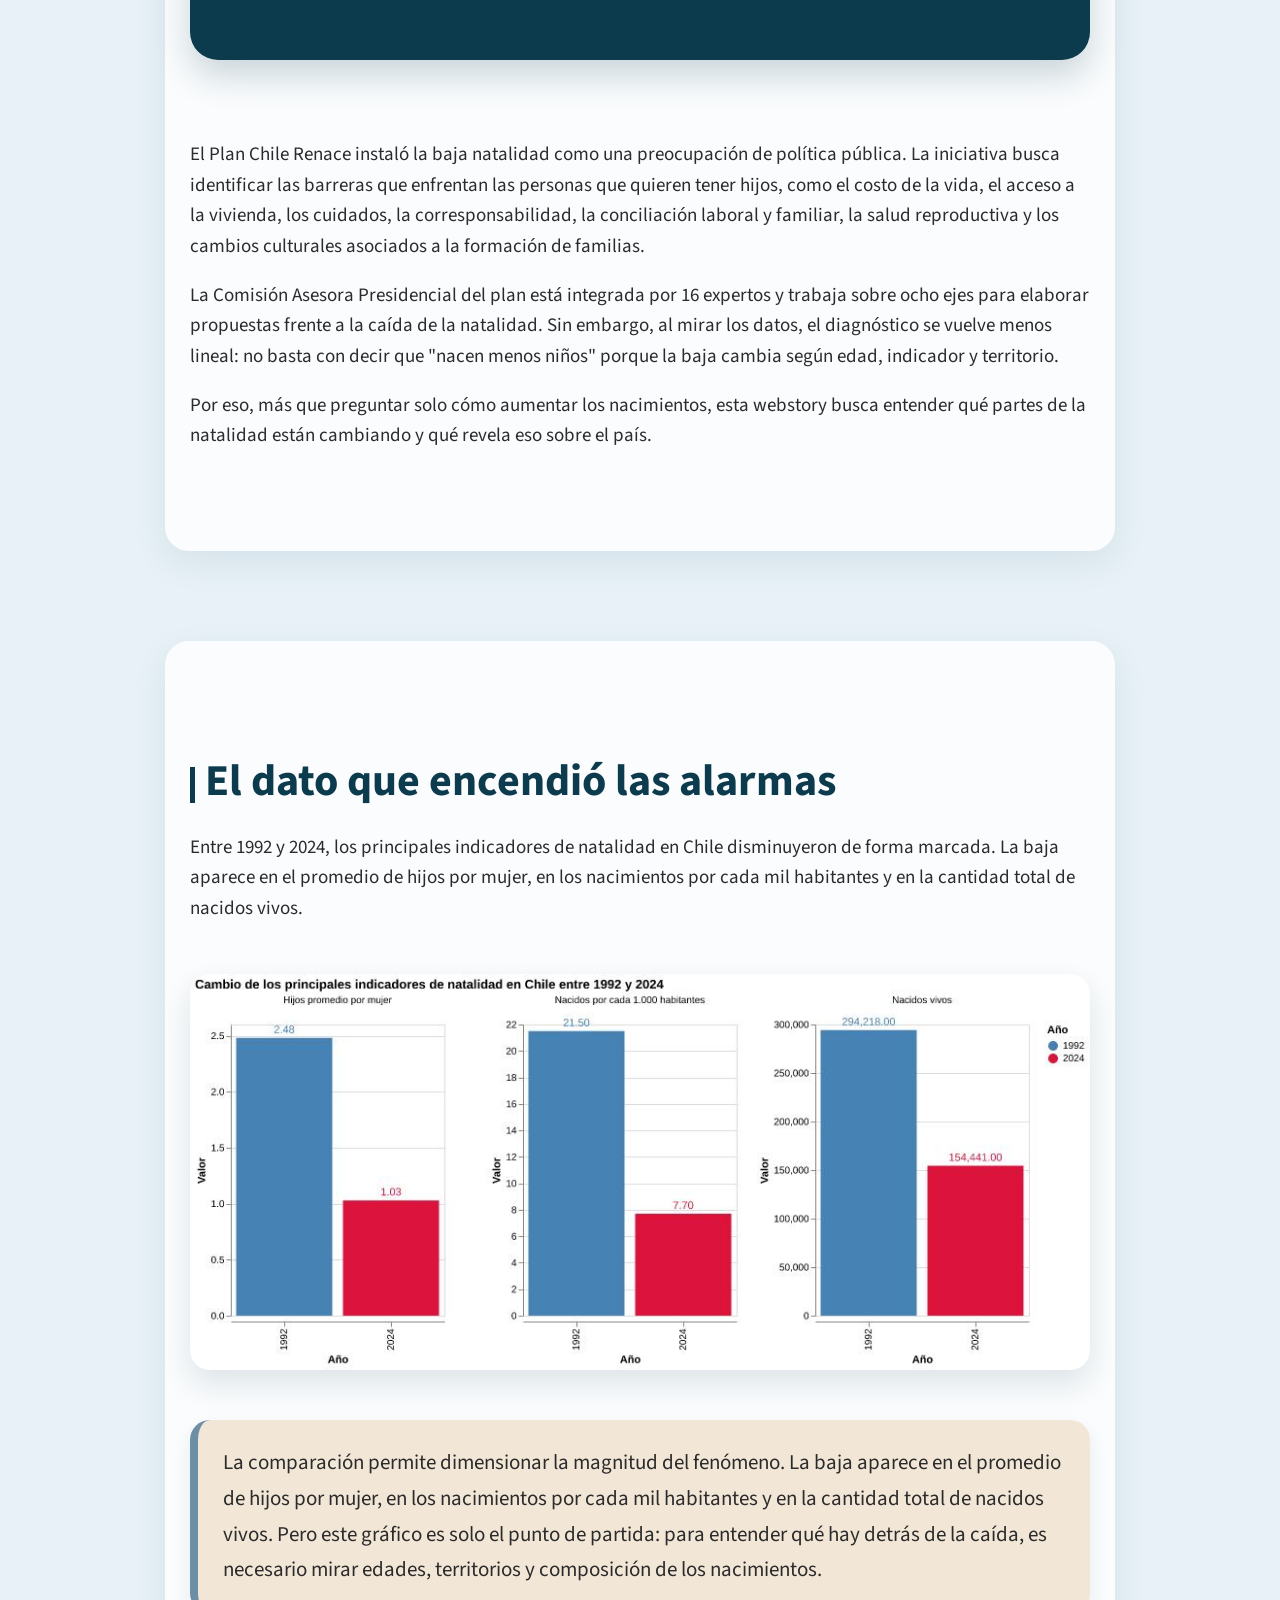
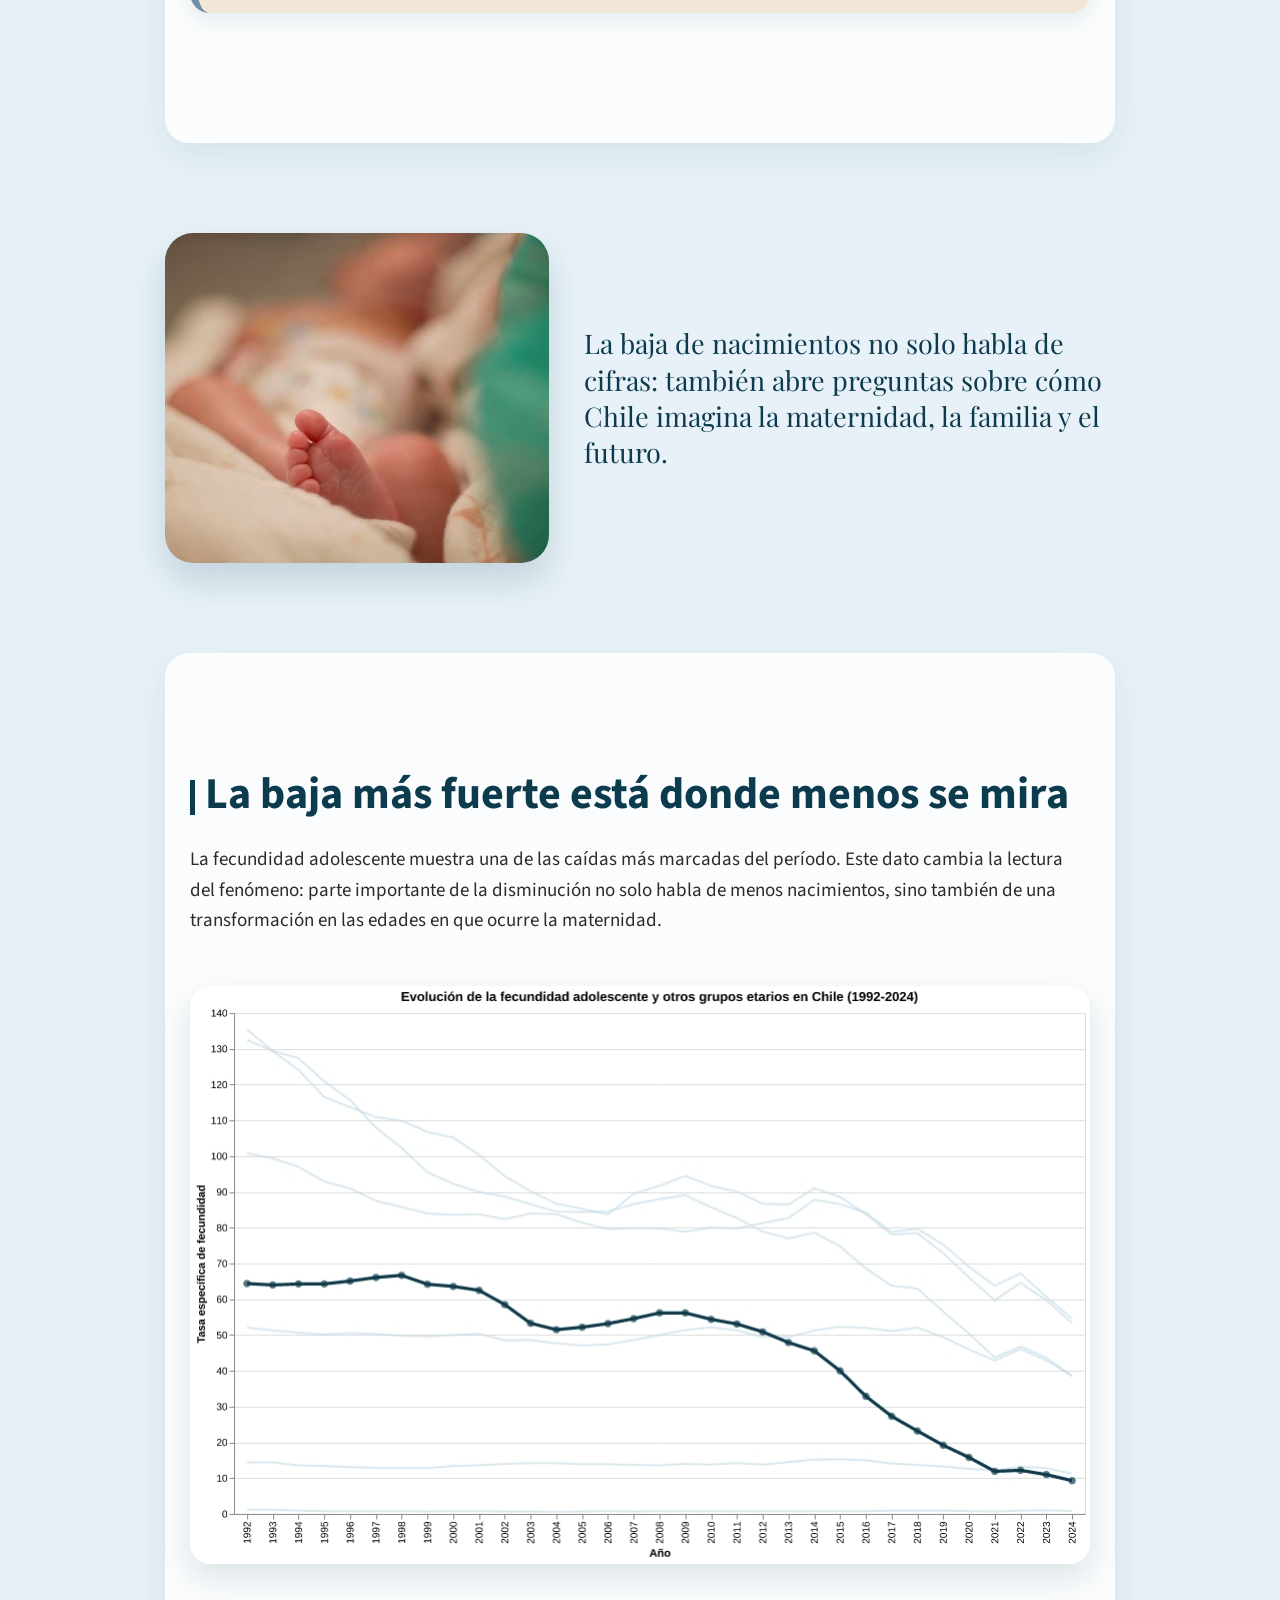
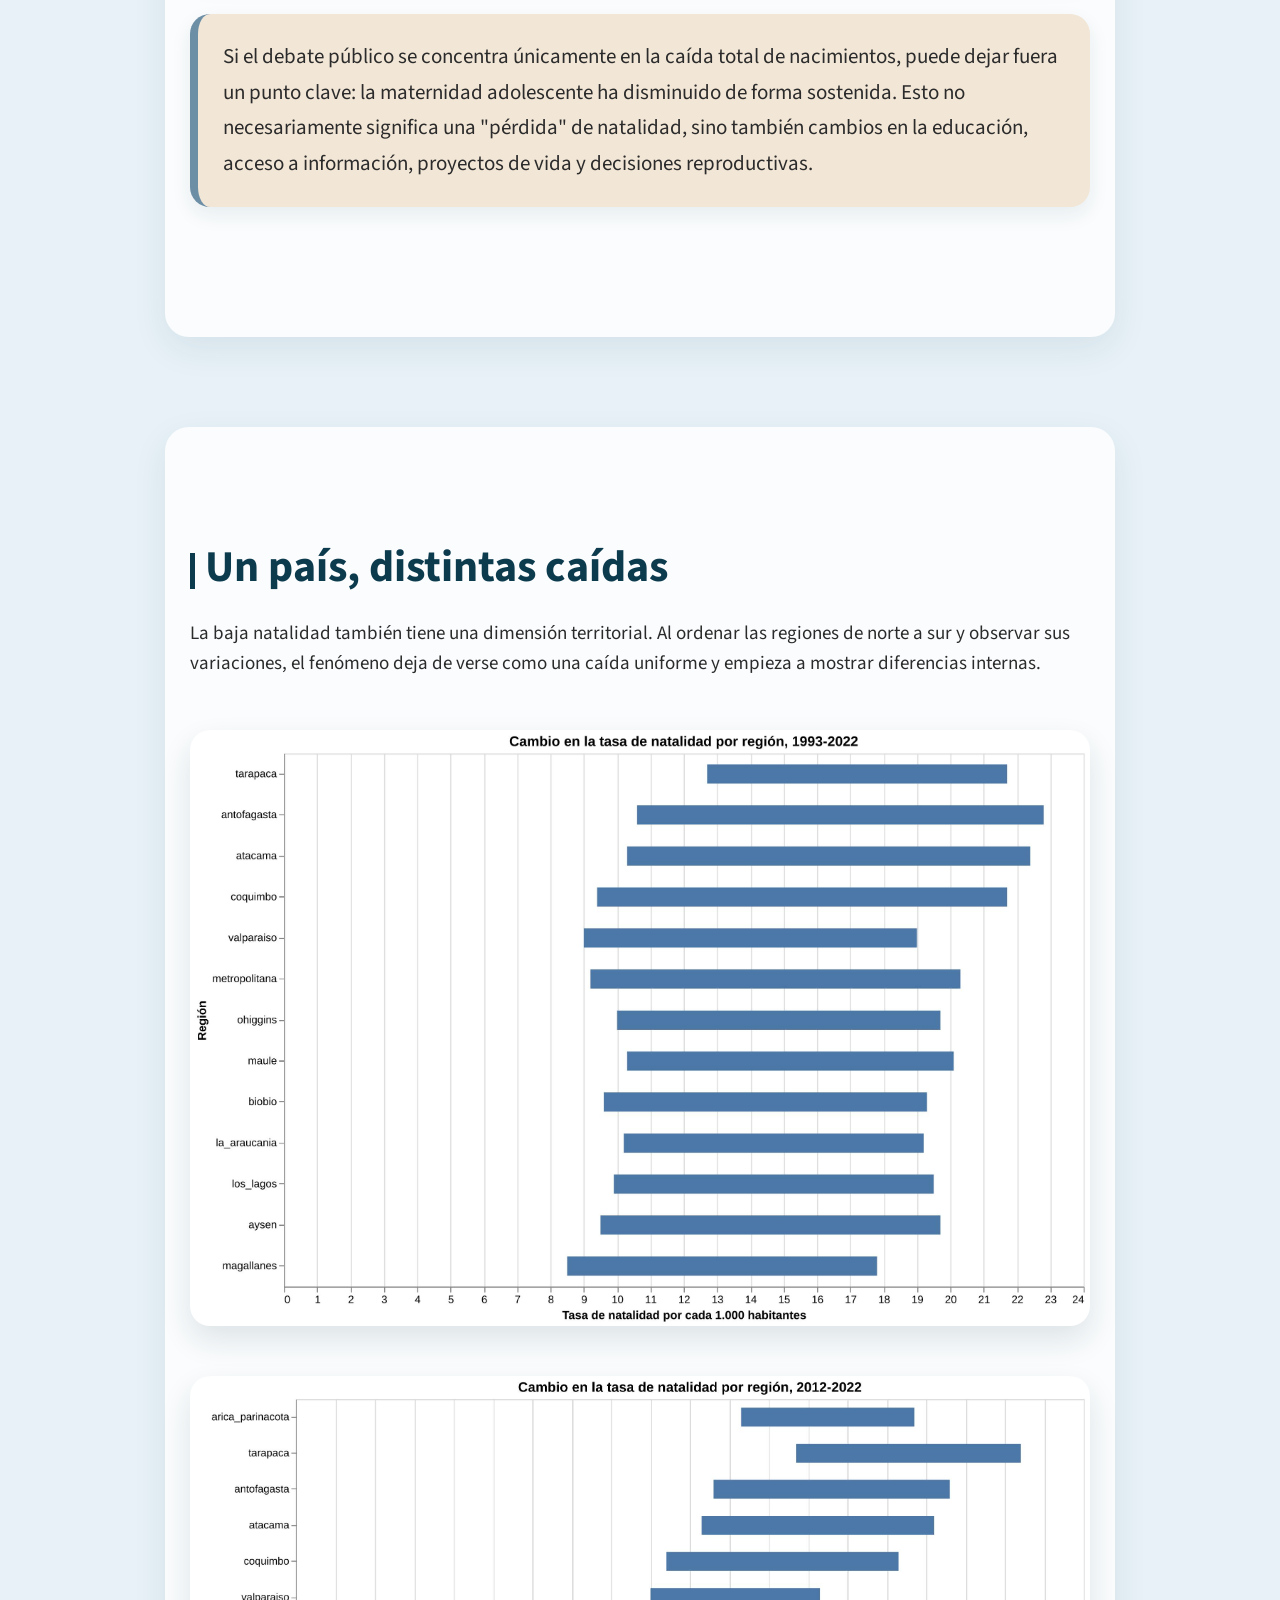
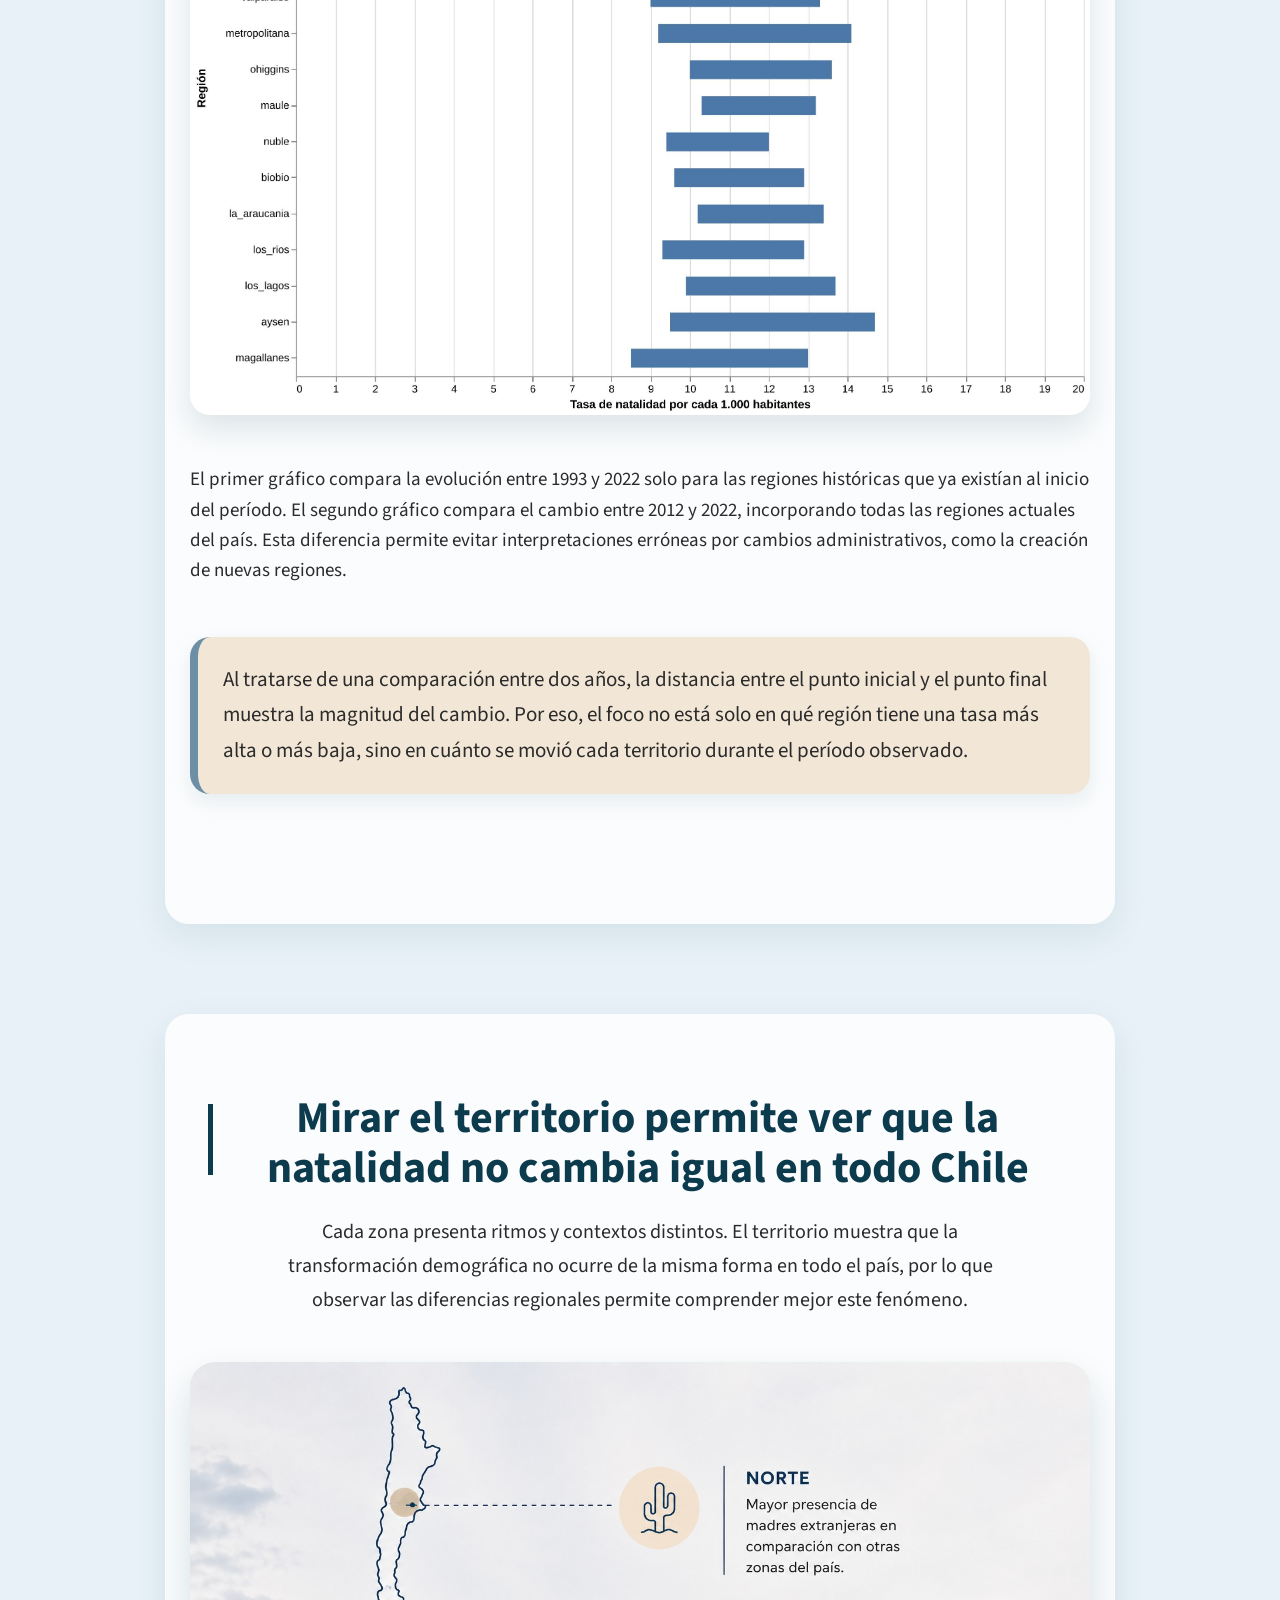
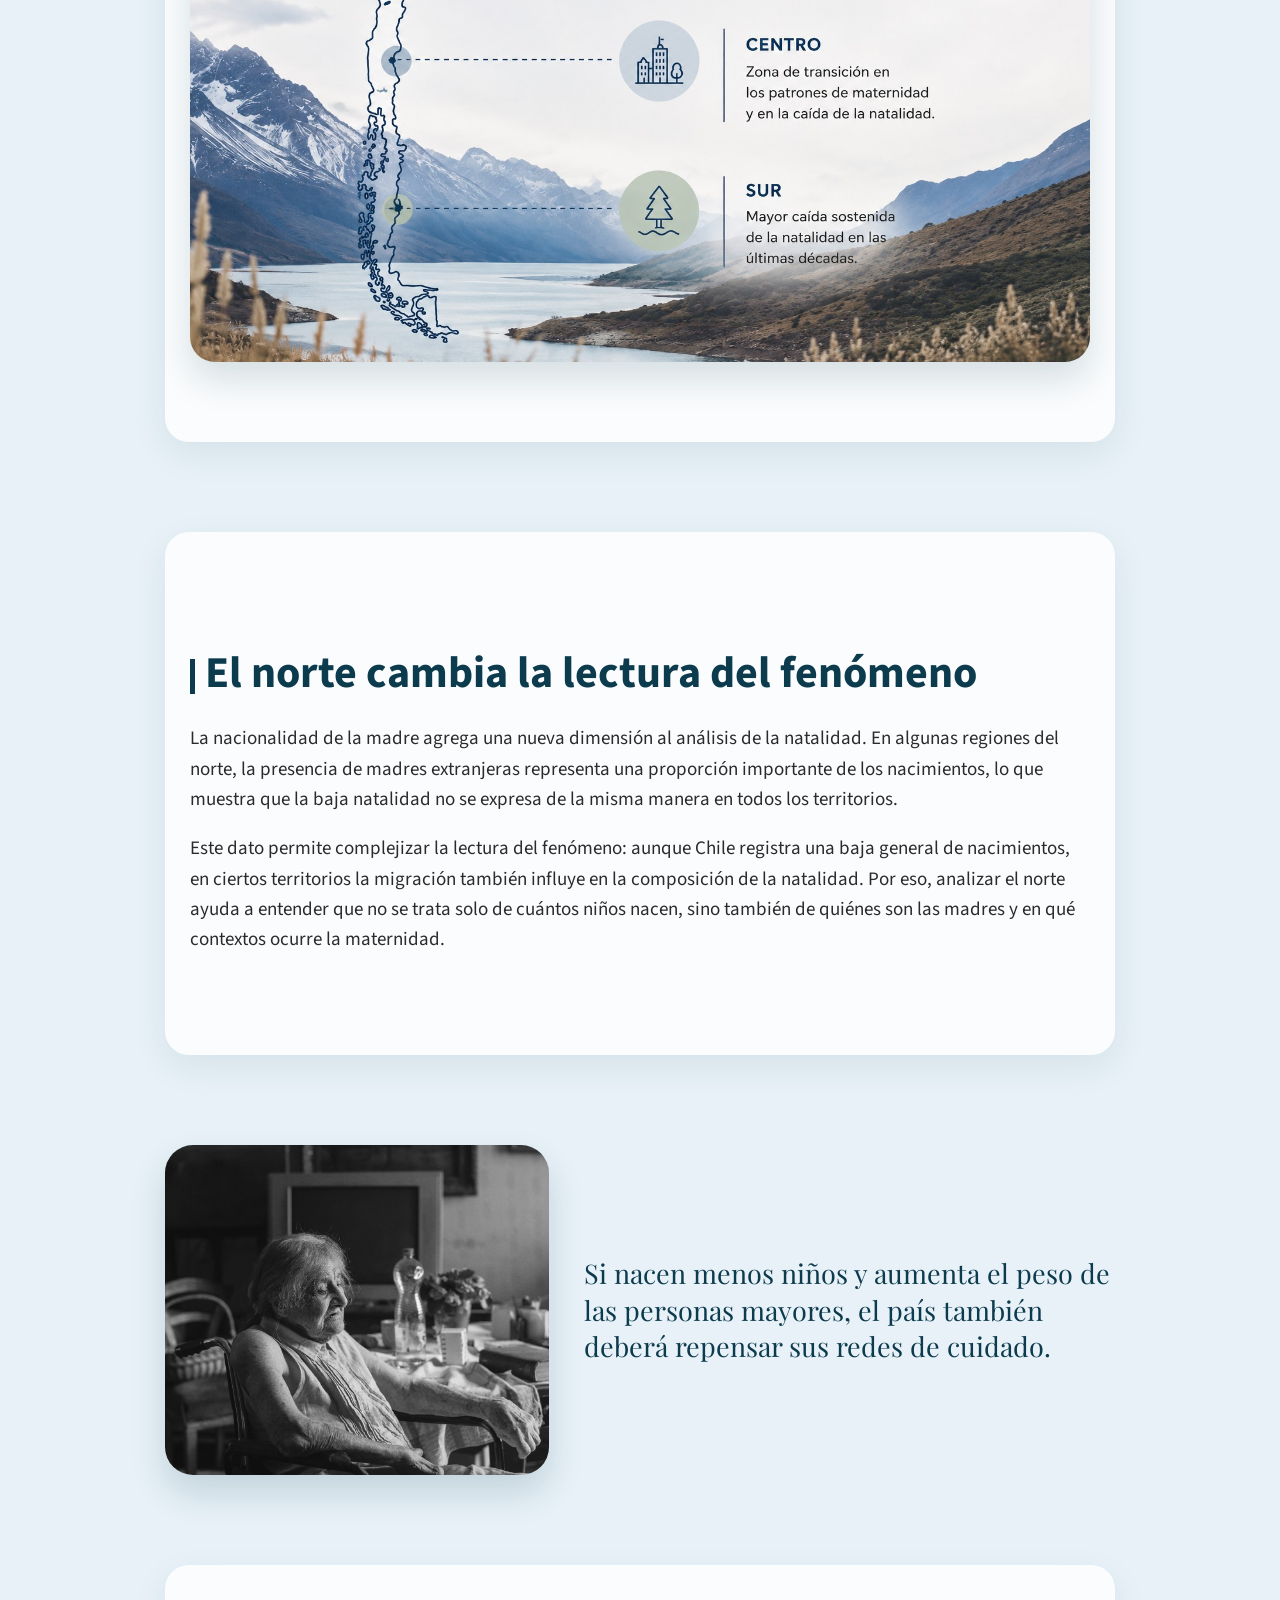
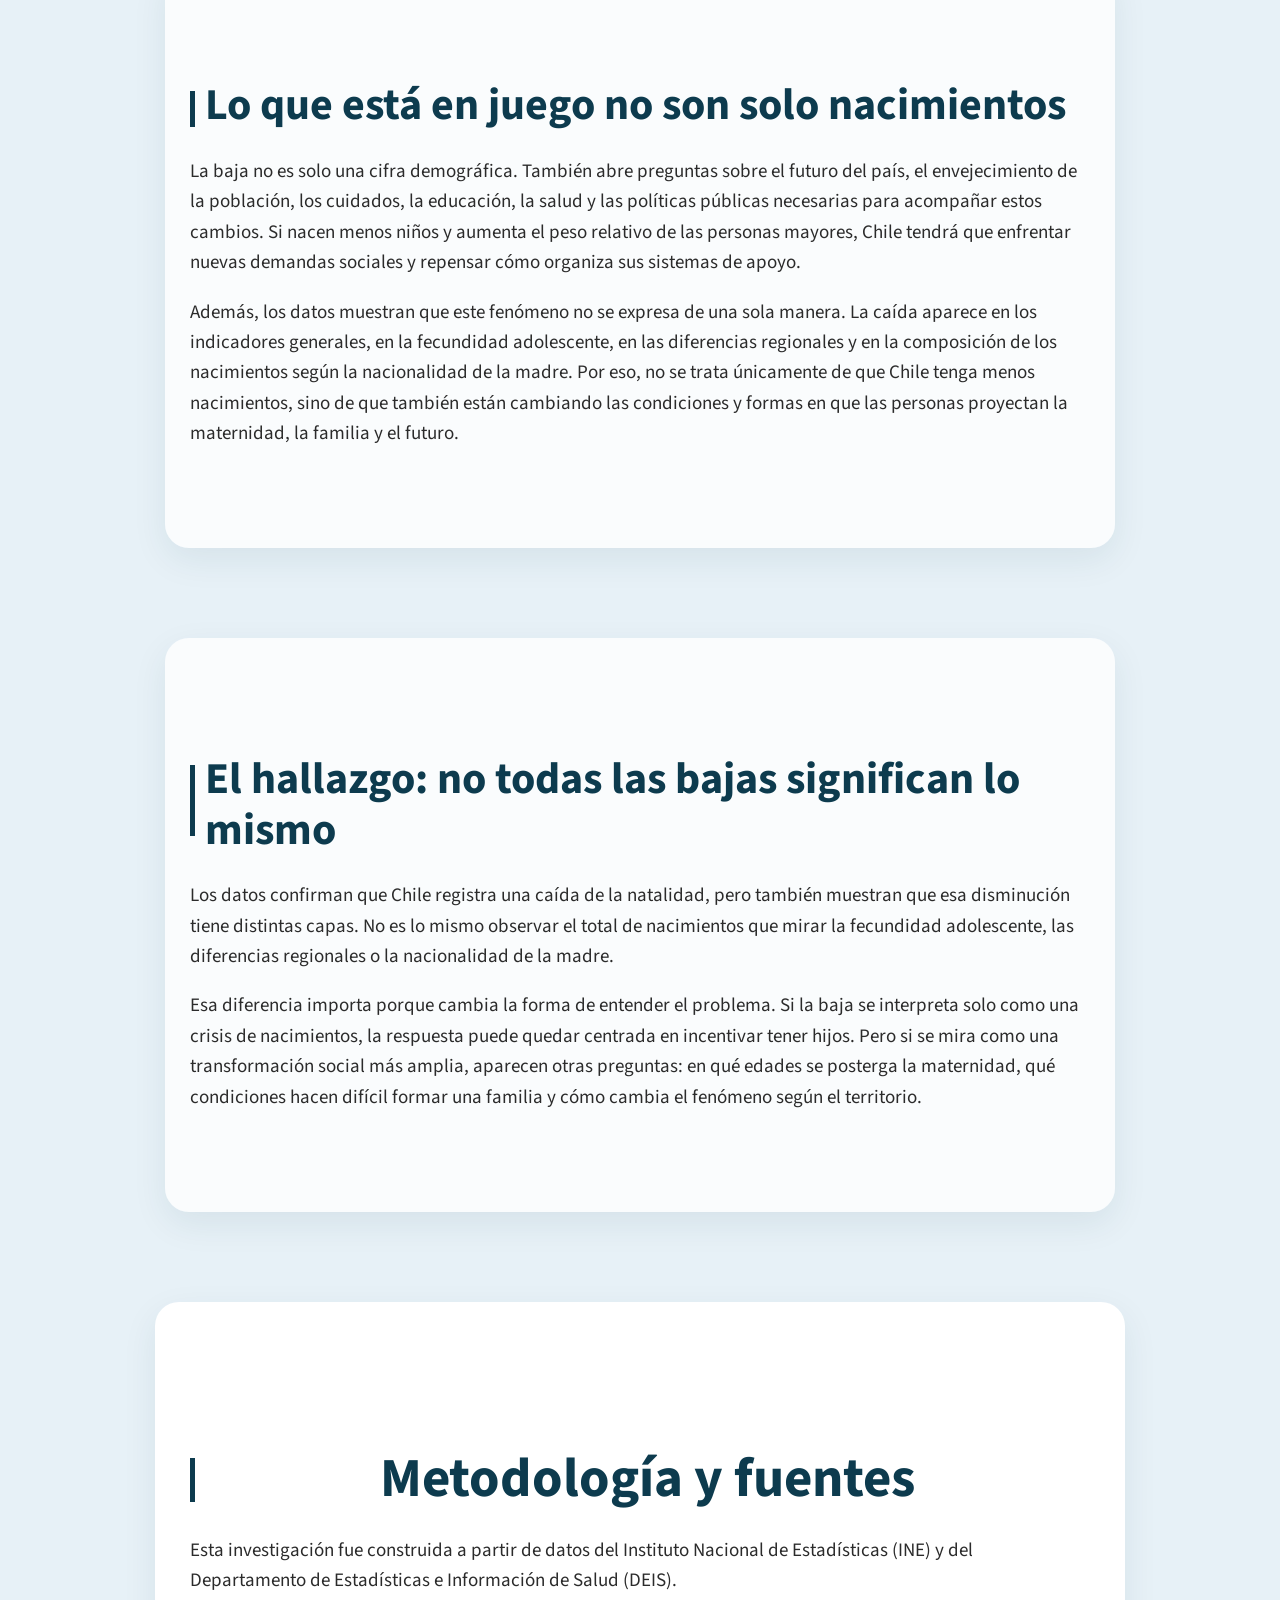
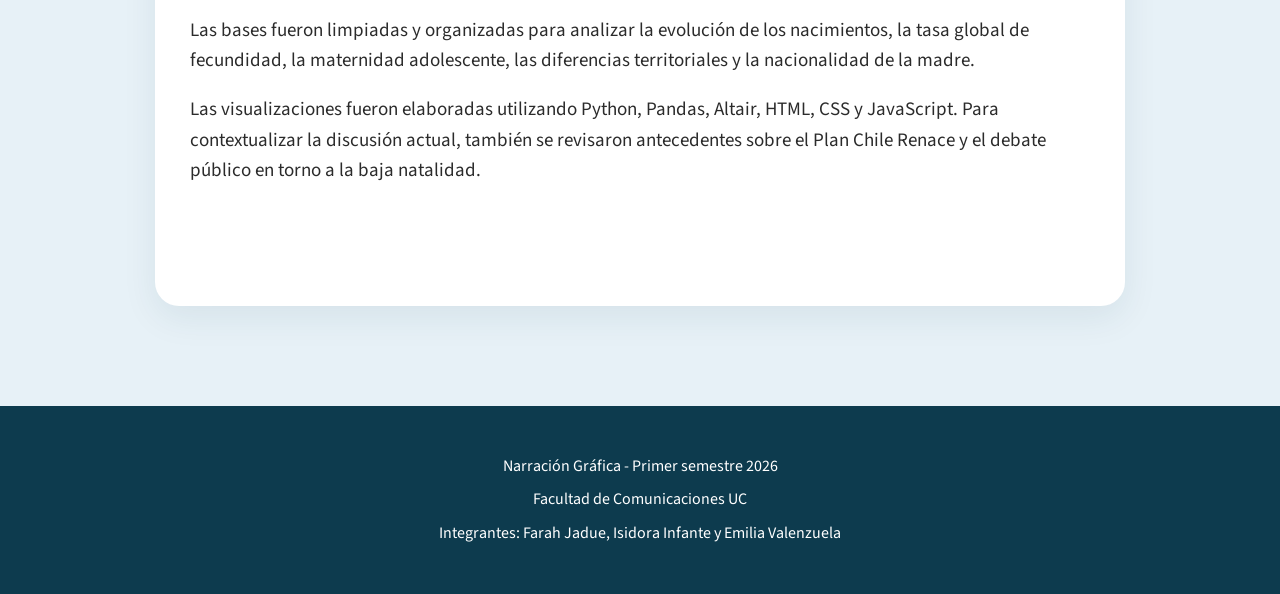
==== commit b6c718dd: "Merge branch 'main' of https://github.com/emiliavalenzuela/repo_proyecto_equipo-natalidad" ====
--- a/docs/index.html
+++ b/docs/index.html
@@ -216,7 +216,7 @@
 <p>Las bases fueron limpiadas y organizadas para analizar la evolución de los nacimientos, la tasa global de fecundidad, la maternidad adolescente, las diferencias territoriales y la nacionalidad de la madre. 
 </p>
 <p> 
-    Las visualizaciones fueron elaboradas utilizando Python, Pandas, Altair, HTML y CSS. Para contextualizar la discusión actual, también se revisaron antecedentes sobre el Plan Chile Renace y el debate público en torno a la baja natalidad.
+    Las visualizaciones fueron elaboradas utilizando Python, Pandas, Altair, HTML, CSS y JavaScript. Para contextualizar la discusión actual, también se revisaron antecedentes sobre el Plan Chile Renace y el debate público en torno a la baja natalidad.
 </p>
 
 </section> 
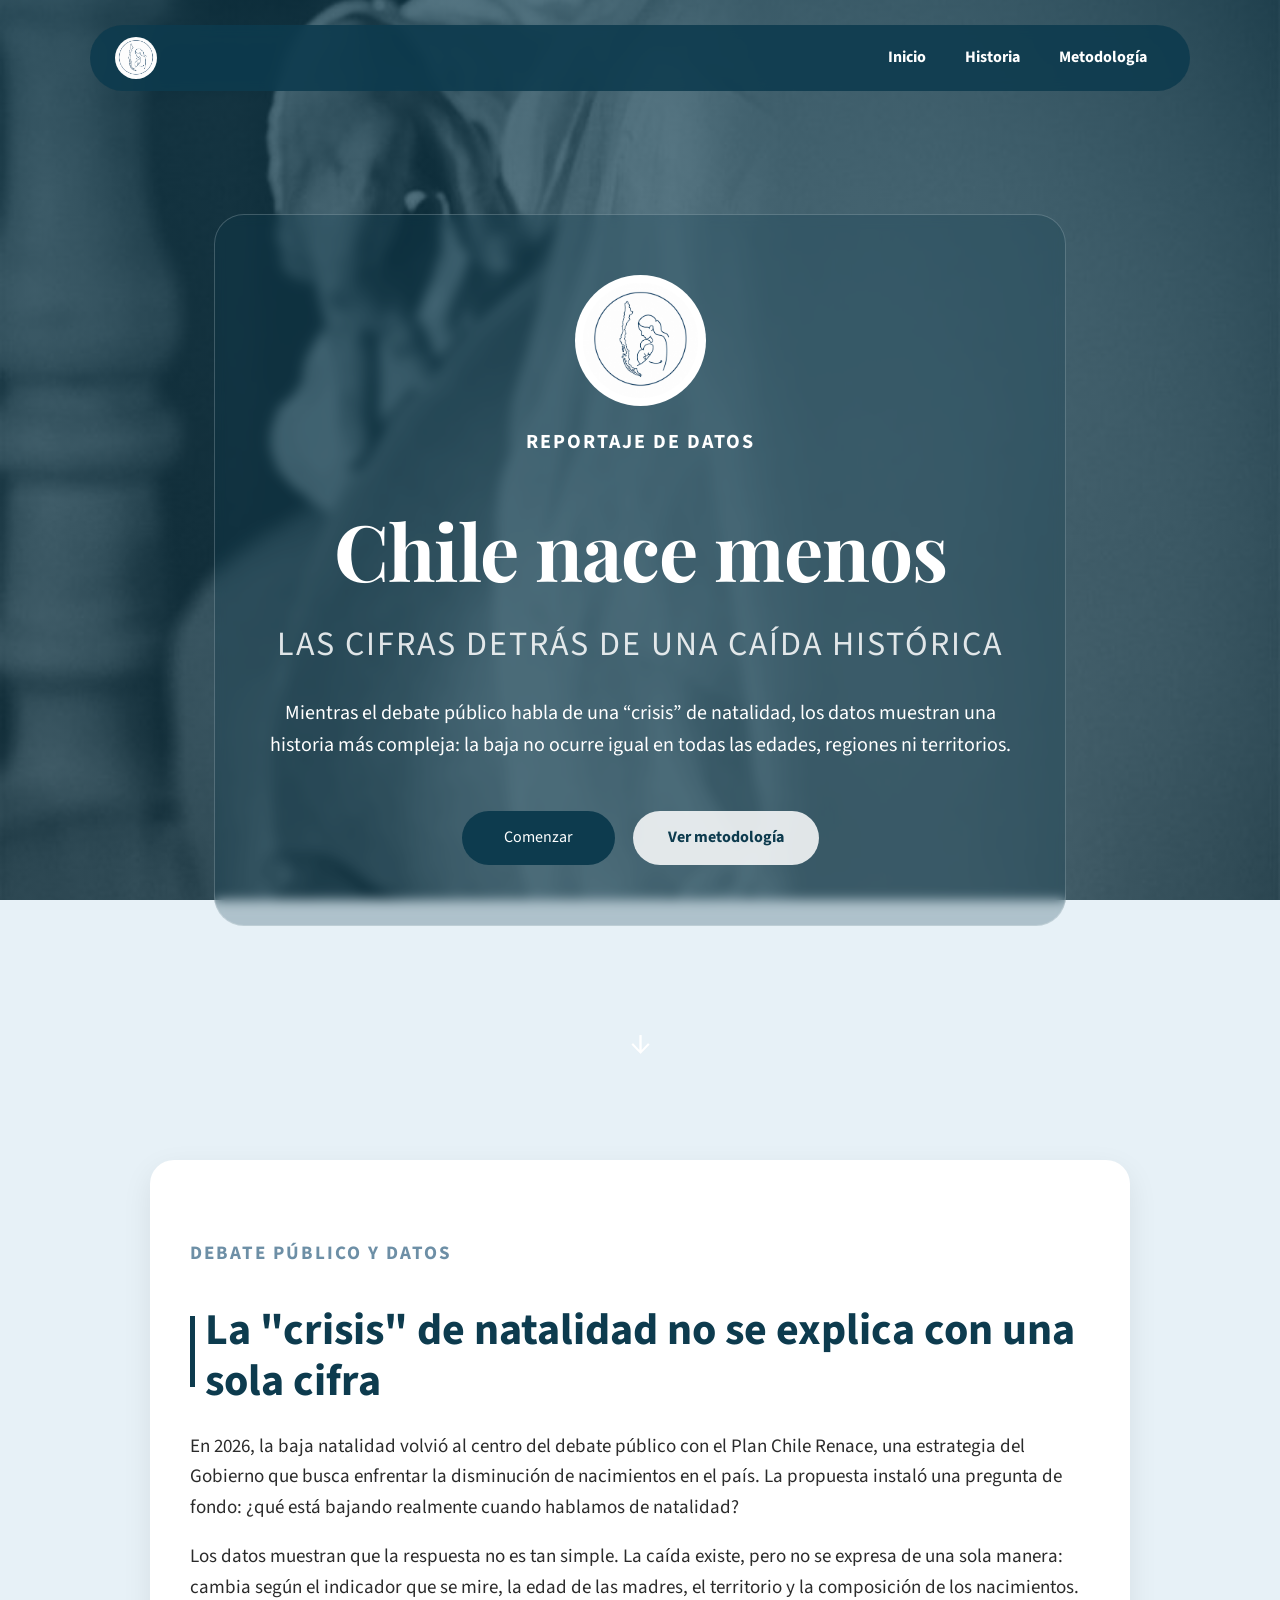
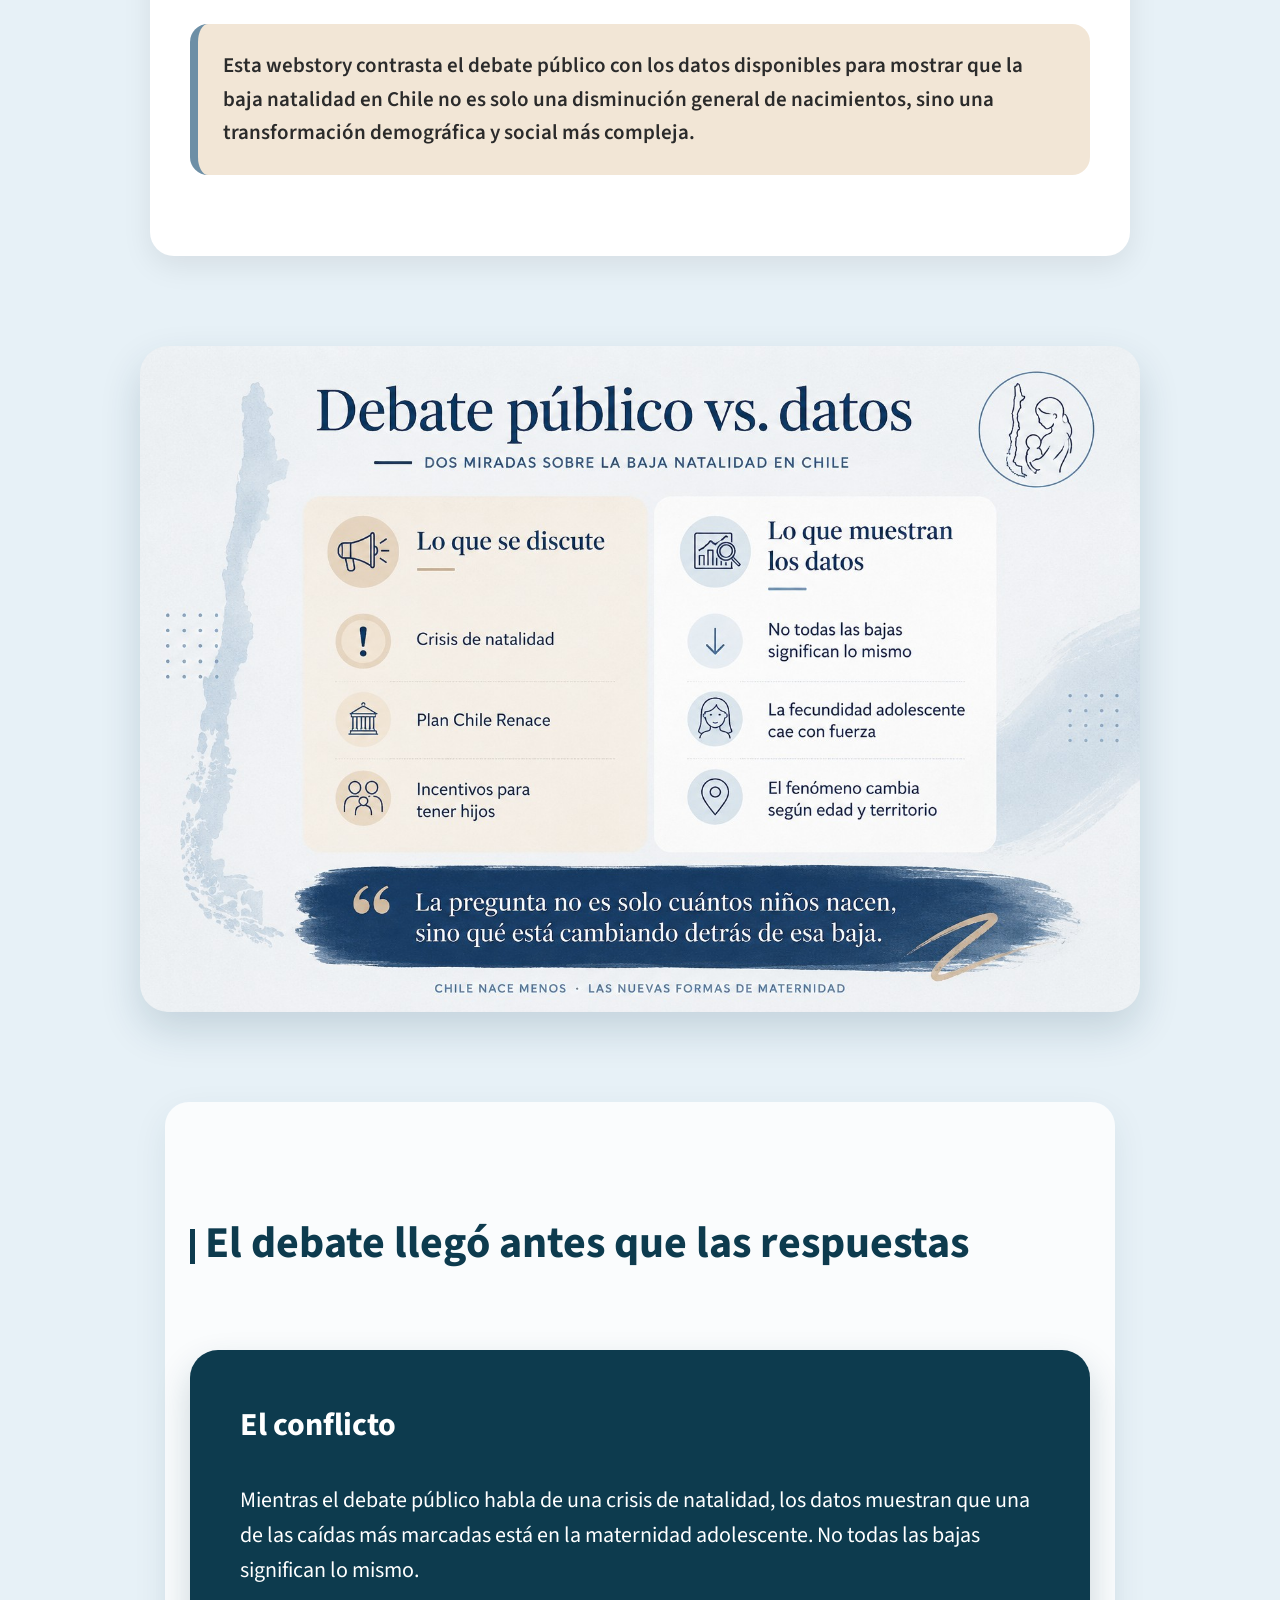
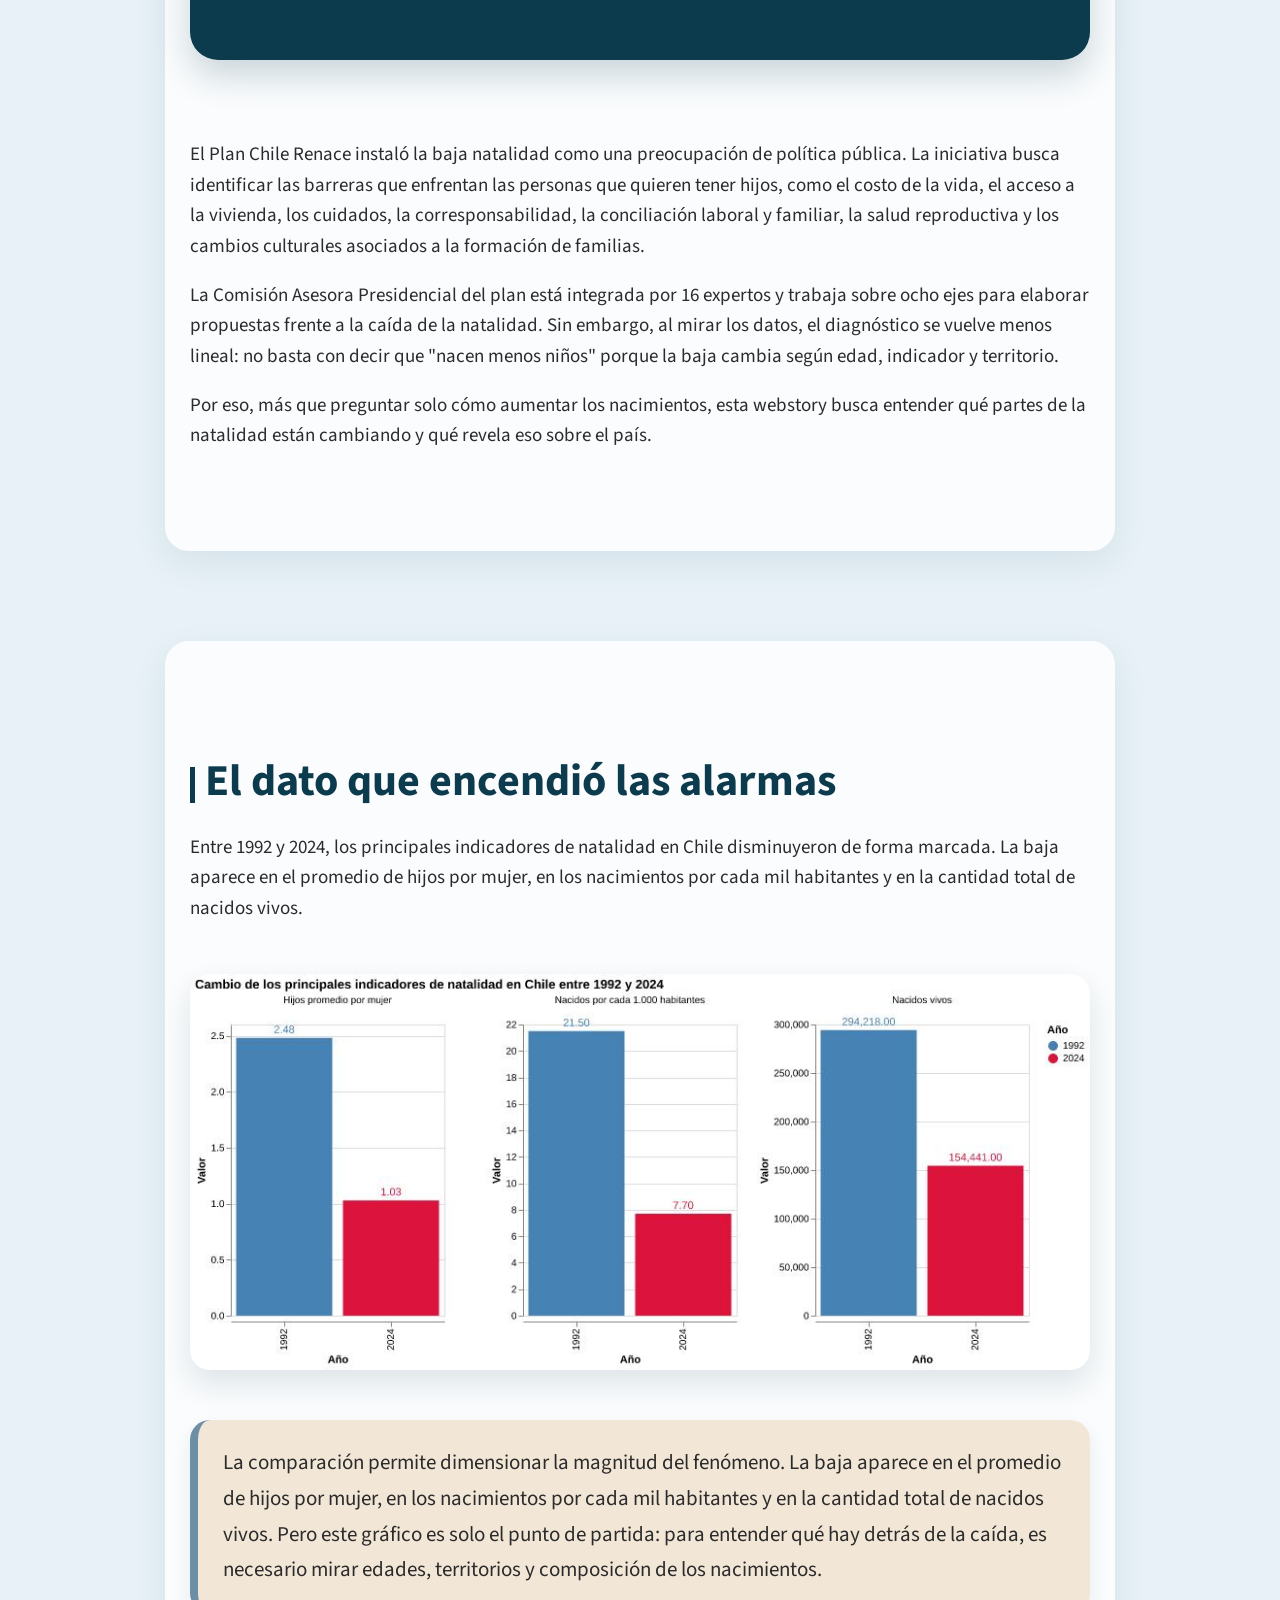
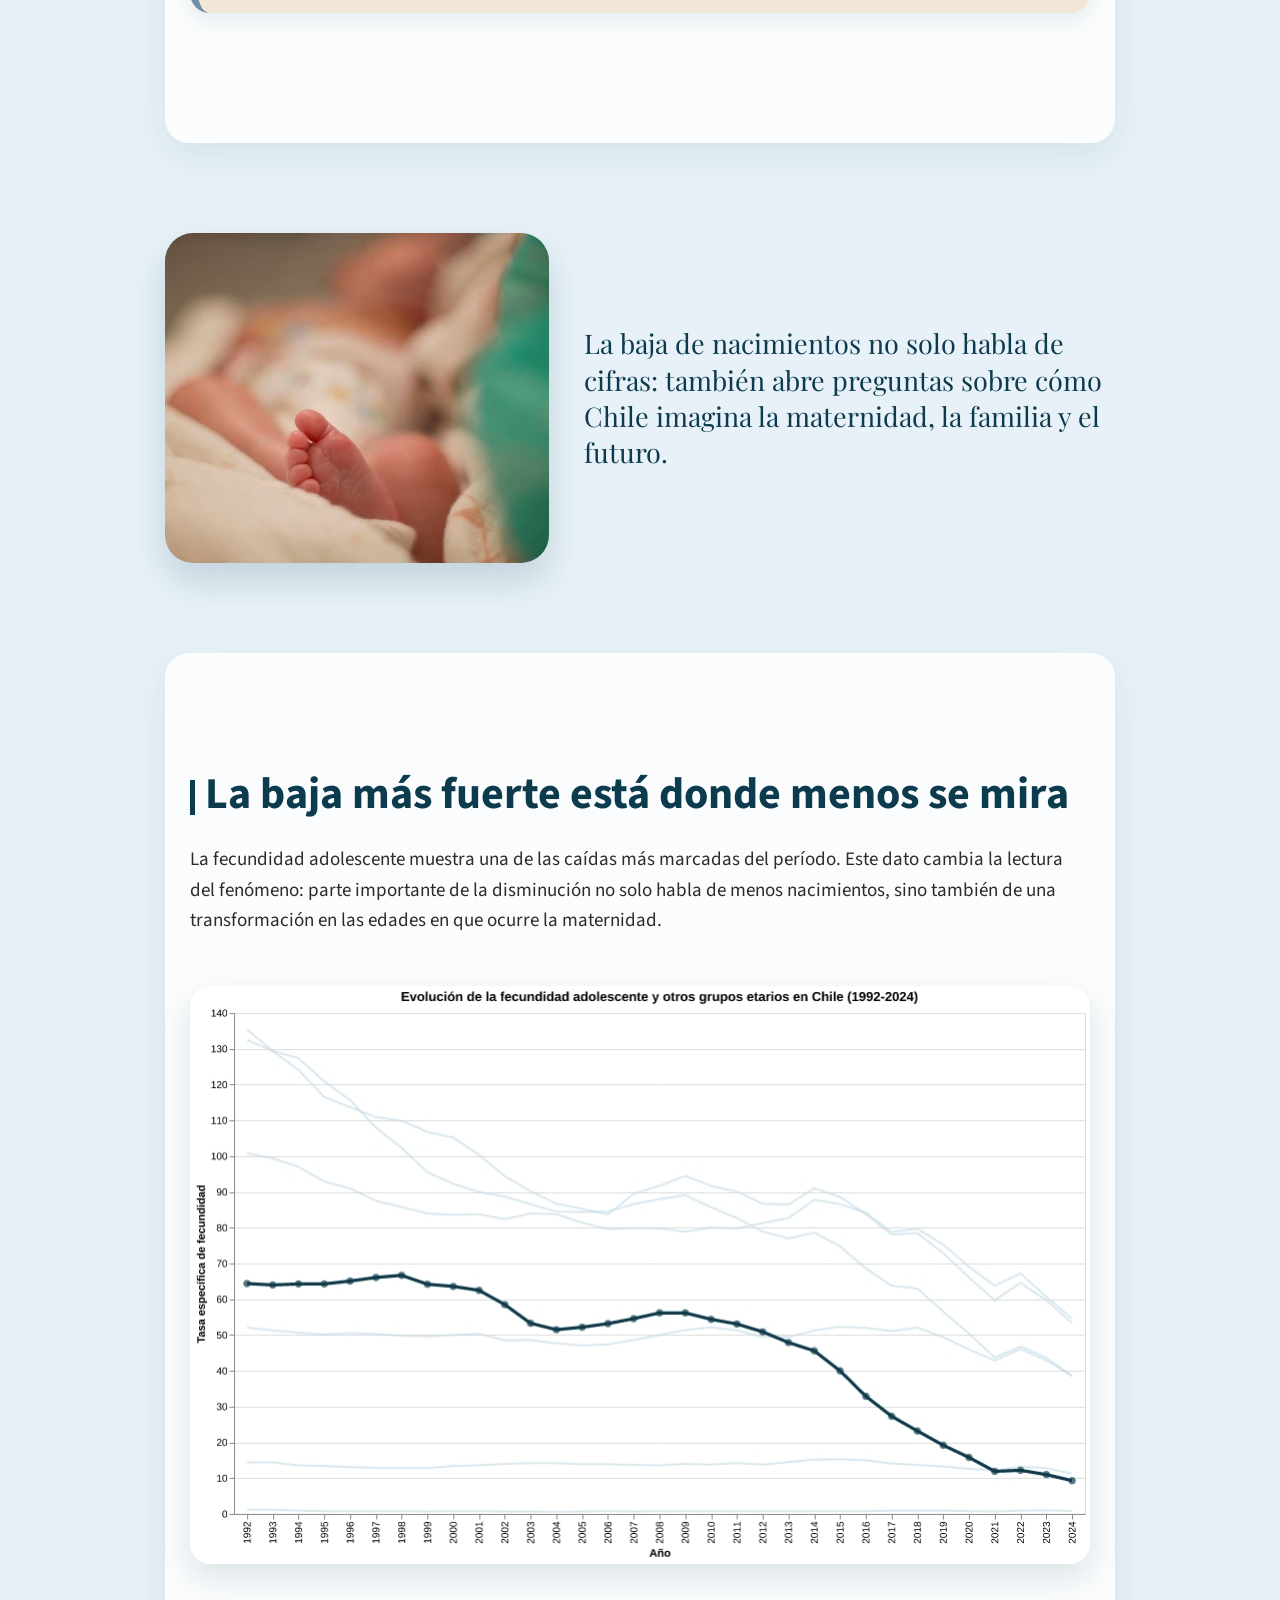
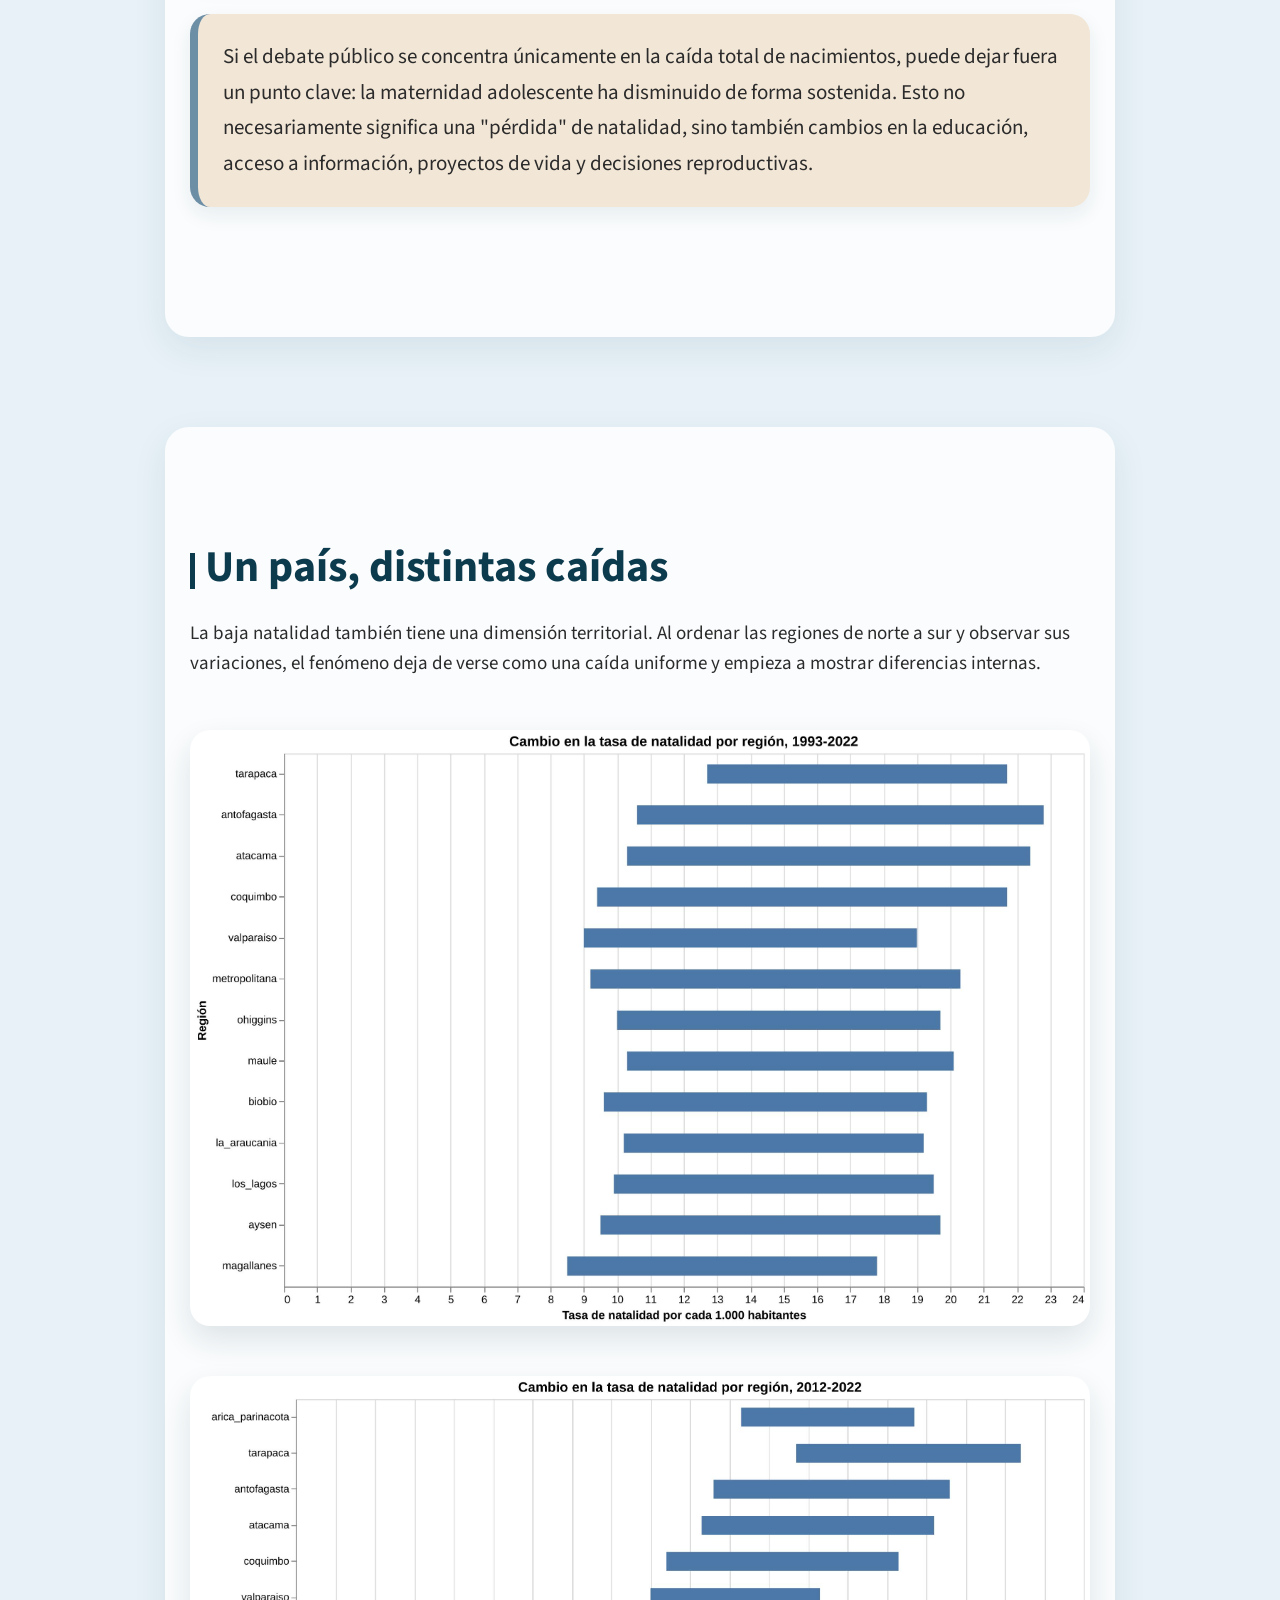
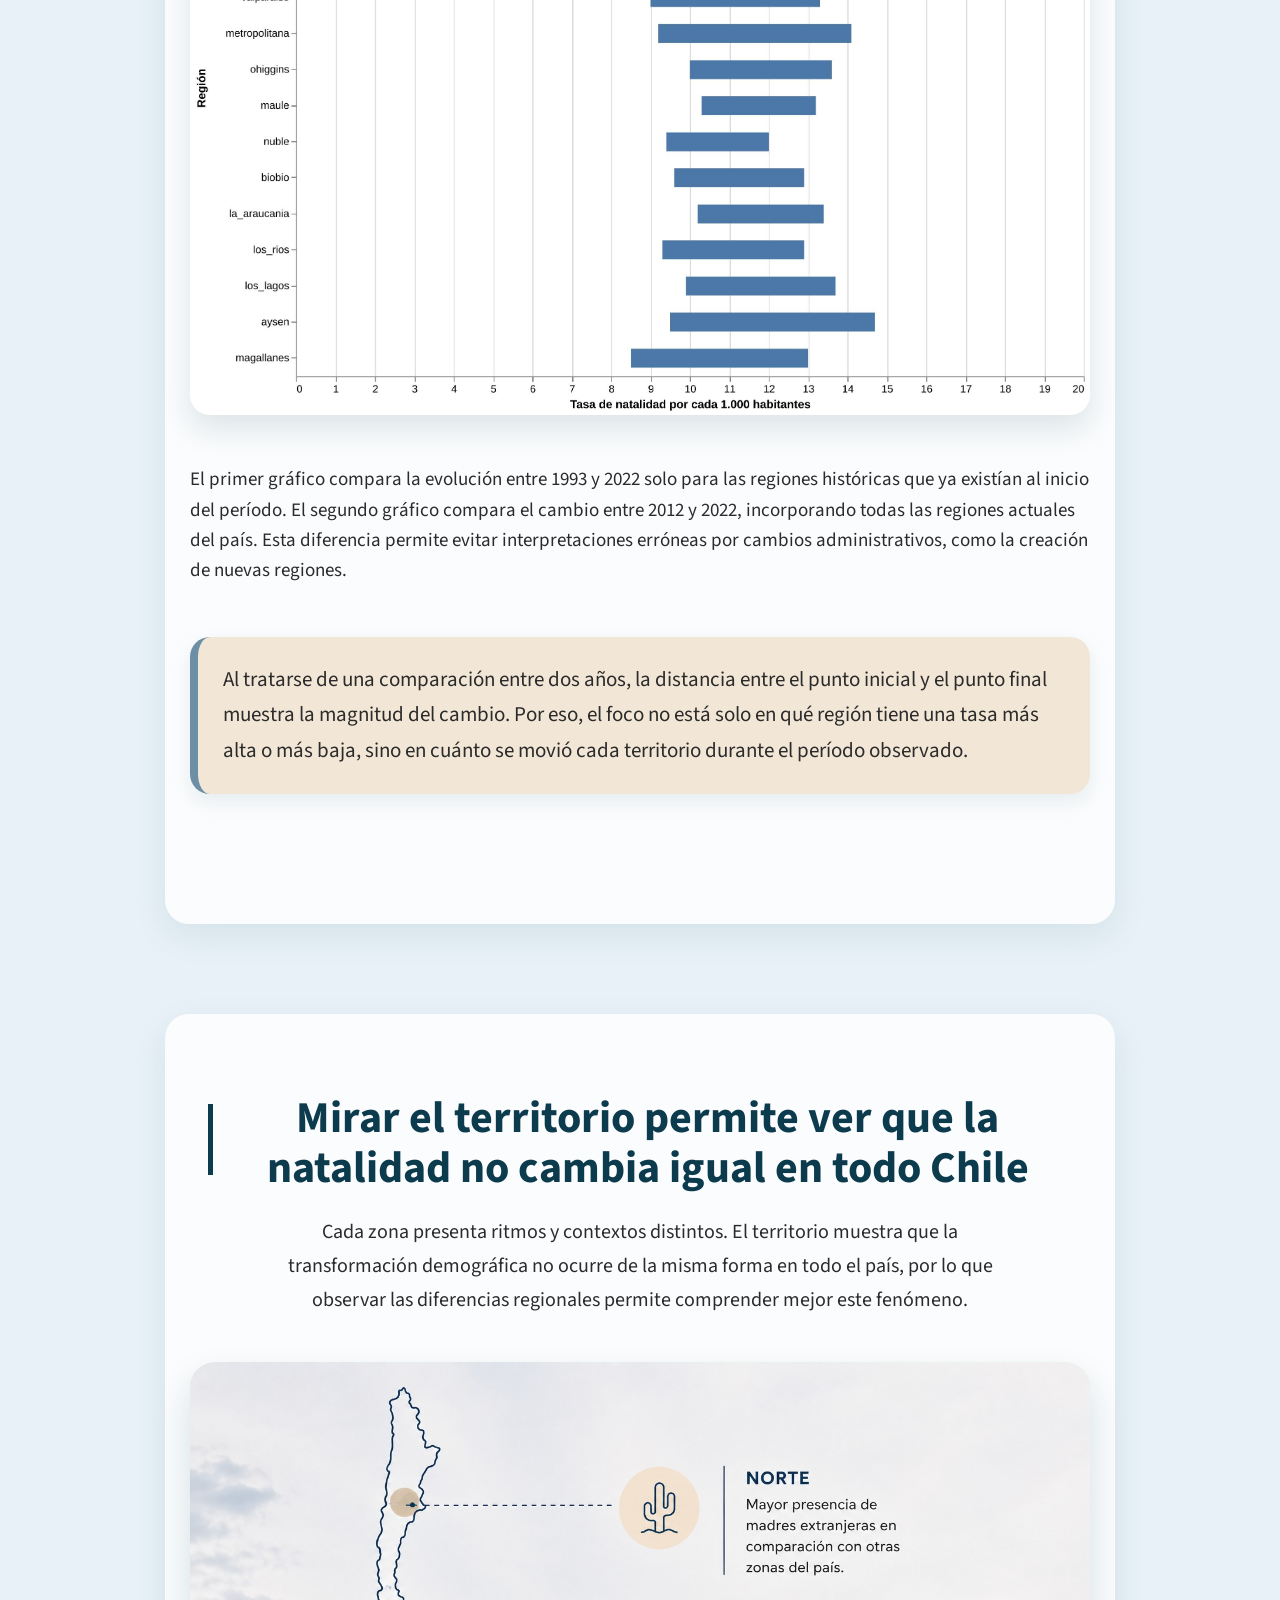
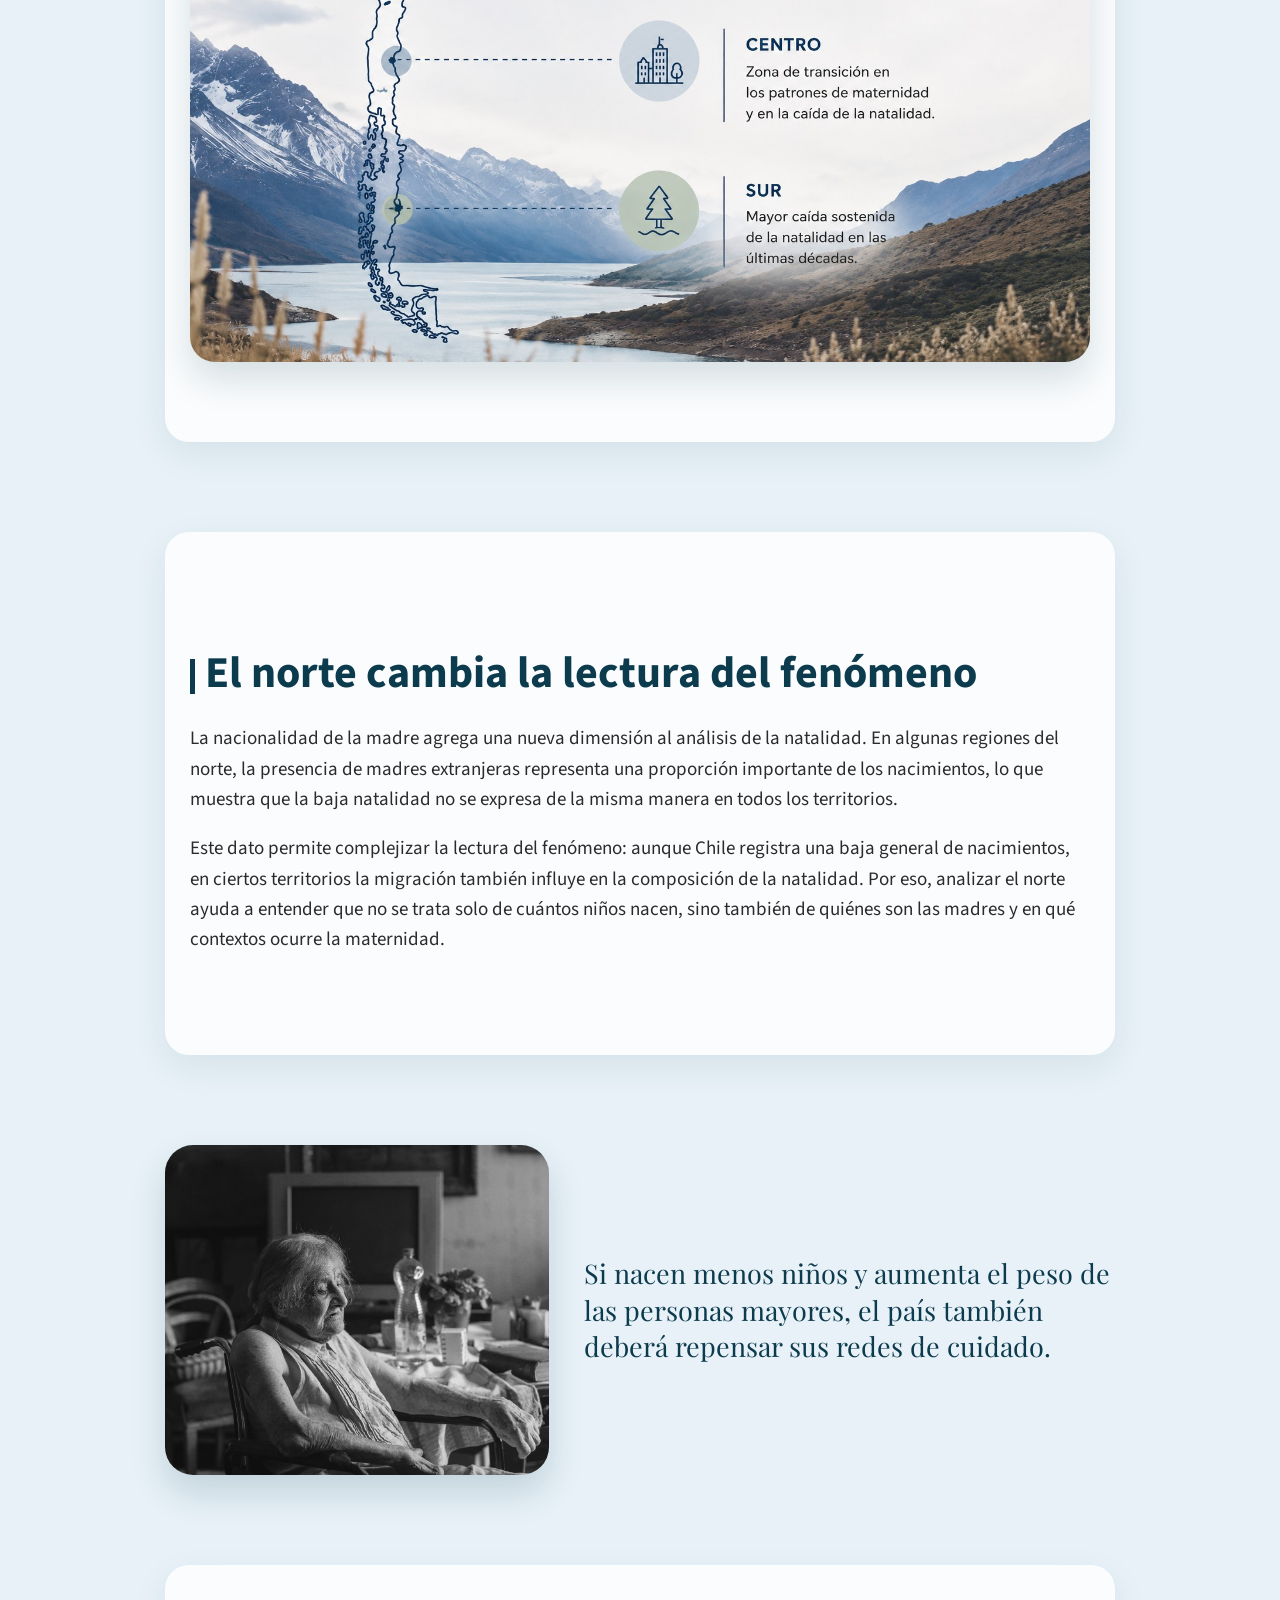
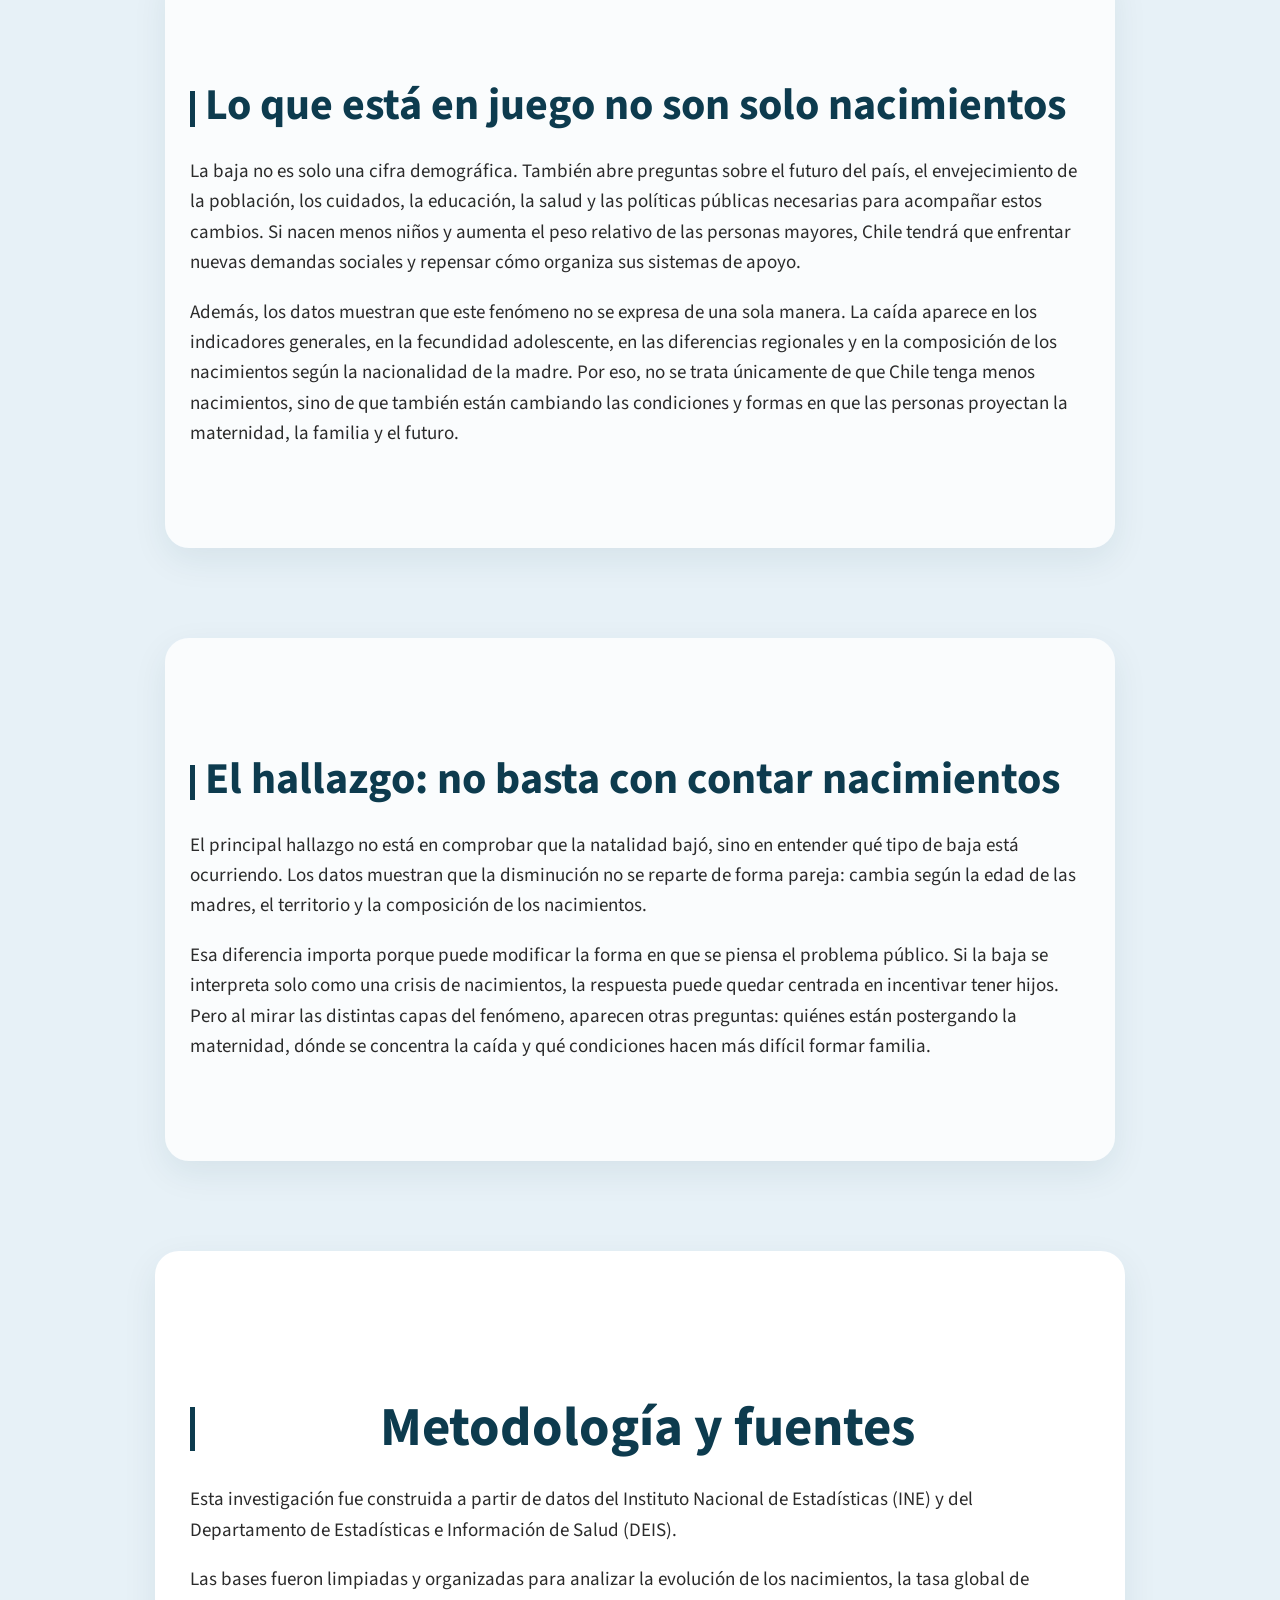
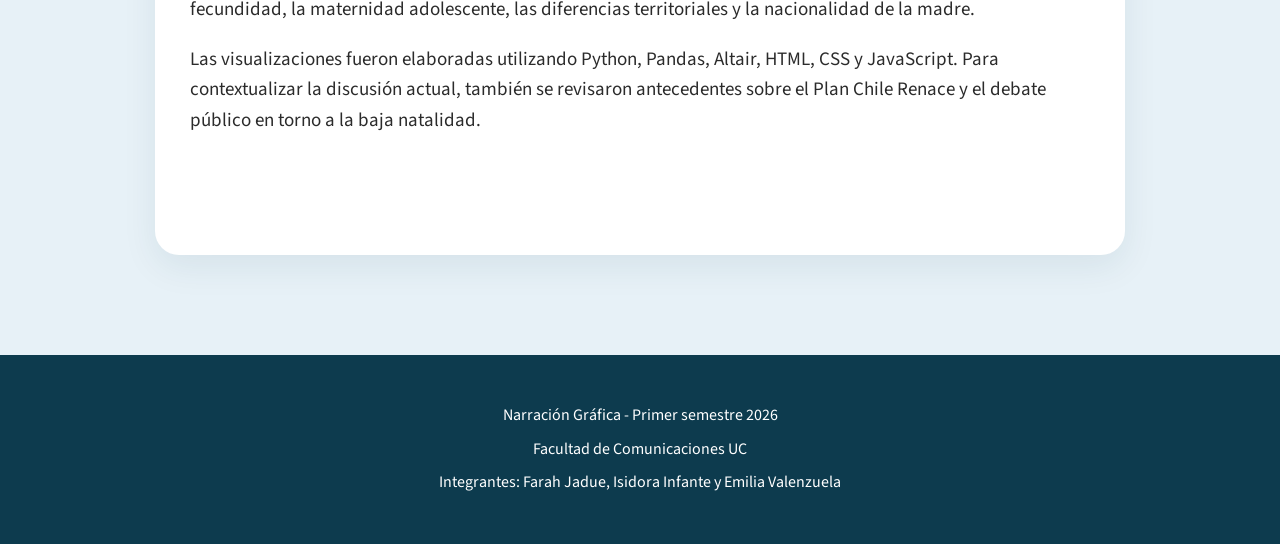
==== commit a6eaa750: "index" ====
--- a/docs/index.html
+++ b/docs/index.html
@@ -194,14 +194,14 @@
 </section>
 
 <section>
-    <h2>El hallazgo: no todas las bajas significan lo mismo</h2>
-
-    <p>
-        Los datos confirman que Chile registra una caída de la natalidad, pero también muestran que esa disminución tiene distintas capas. No es lo mismo observar el total de nacimientos que mirar la fecundidad adolescente, las diferencias regionales o la nacionalidad de la madre.
-    </p>
-
-    <p>
-        Esa diferencia importa porque cambia la forma de entender el problema. Si la baja se interpreta solo como una crisis de nacimientos, la respuesta puede quedar centrada en incentivar tener hijos. Pero si se mira como una transformación social más amplia, aparecen otras preguntas: en qué edades se posterga la maternidad, qué condiciones hacen difícil formar una familia y cómo cambia el fenómeno según el territorio.
+    <h2>El hallazgo: no basta con contar nacimientos</h2>
+
+    <p>
+        El principal hallazgo no está en comprobar que la natalidad bajó, sino en entender qué tipo de baja está ocurriendo. Los datos muestran que la disminución no se reparte de forma pareja: cambia según la edad de las madres, el territorio y la composición de los nacimientos.
+    </p>
+
+    <p>
+        Esa diferencia importa porque puede modificar la forma en que se piensa el problema público. Si la baja se interpreta solo como una crisis de nacimientos, la respuesta puede quedar centrada en incentivar tener hijos. Pero al mirar las distintas capas del fenómeno, aparecen otras preguntas: quiénes están postergando la maternidad, dónde se concentra la caída y qué condiciones hacen más difícil formar familia.
     </p>
 </section>
 
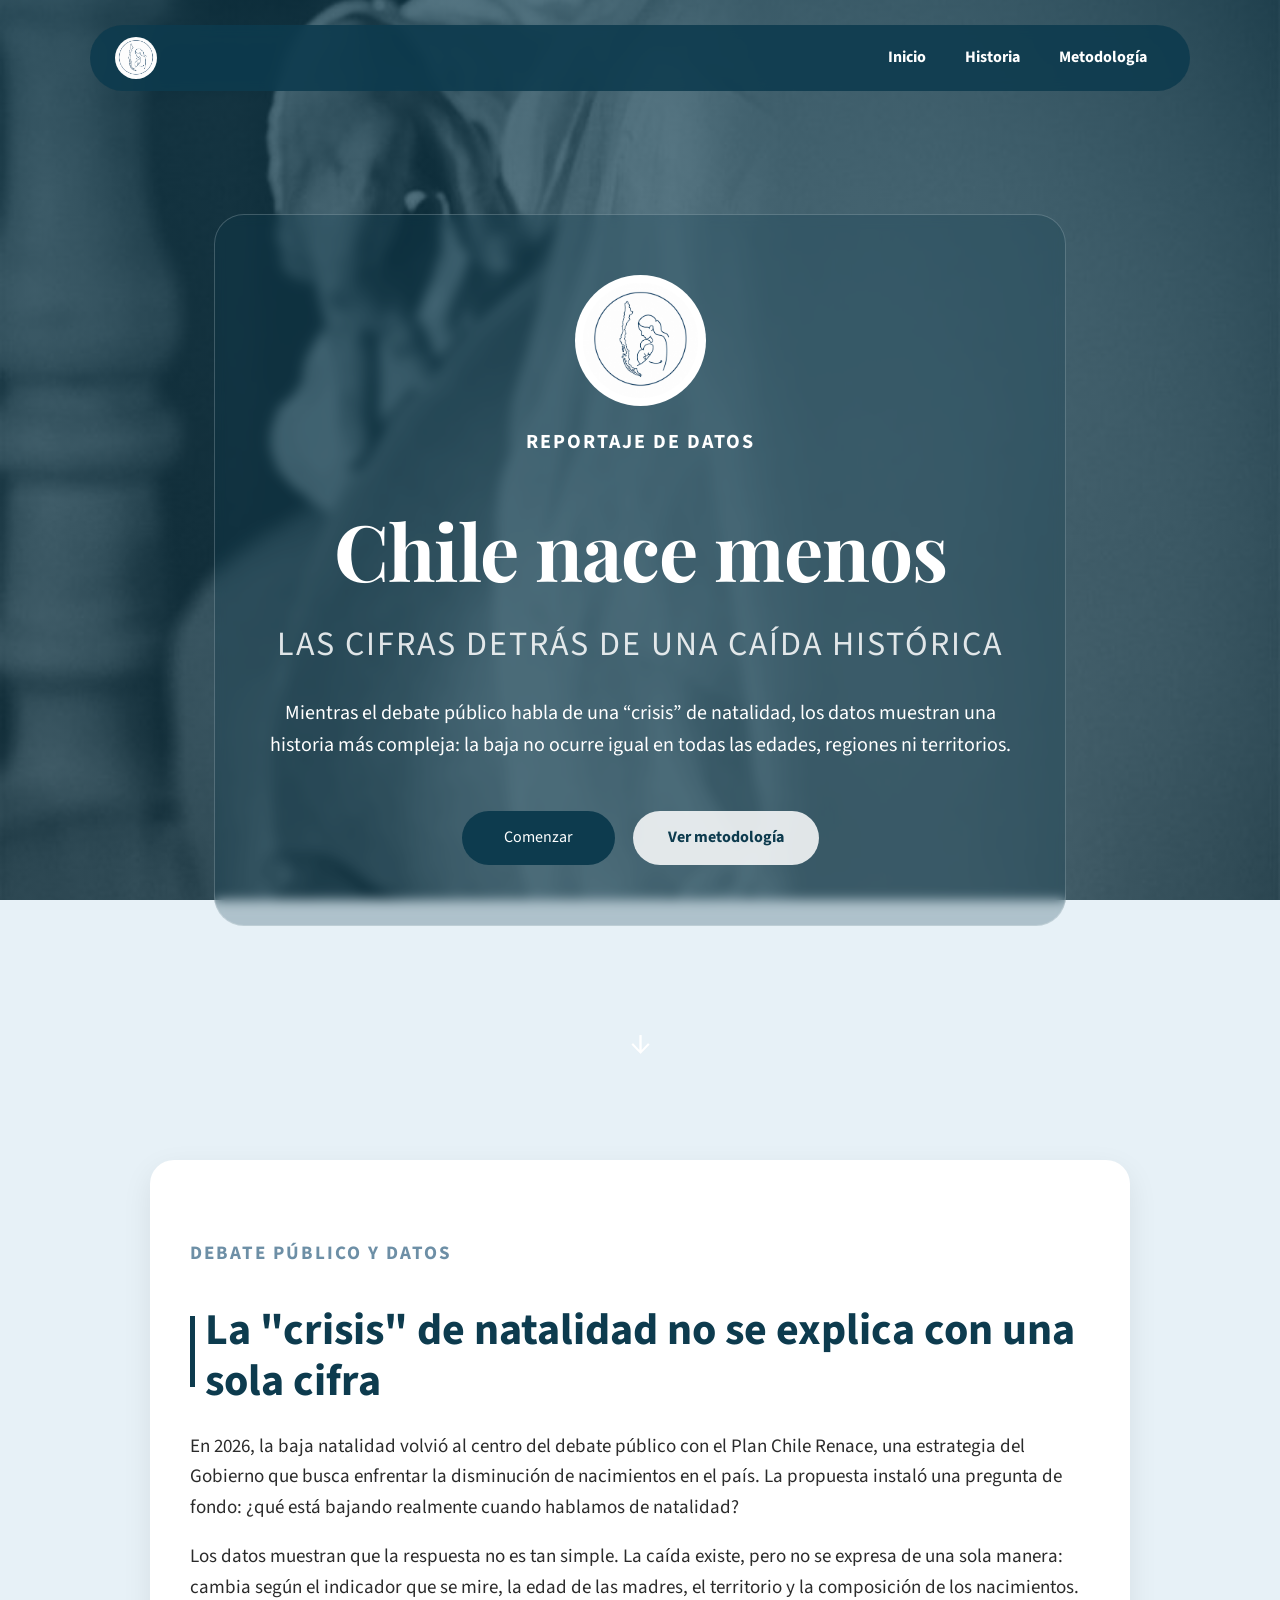
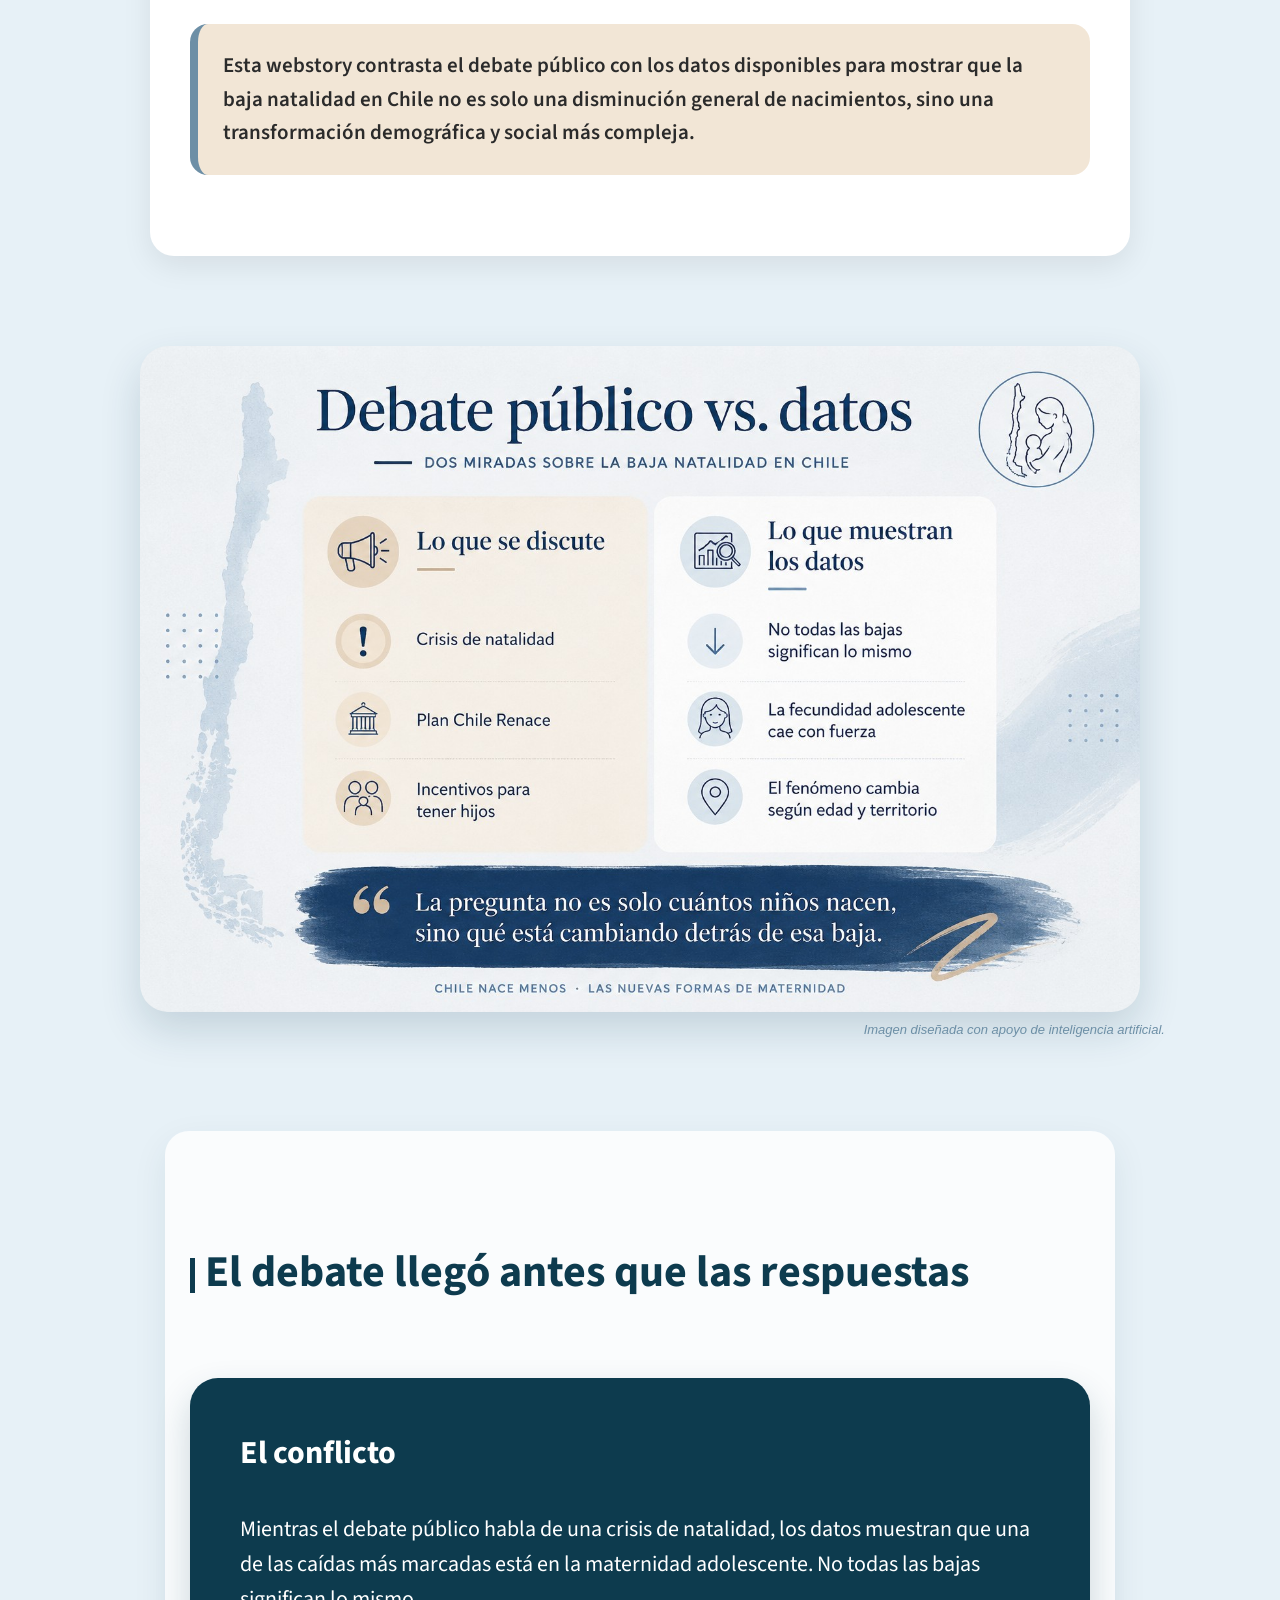
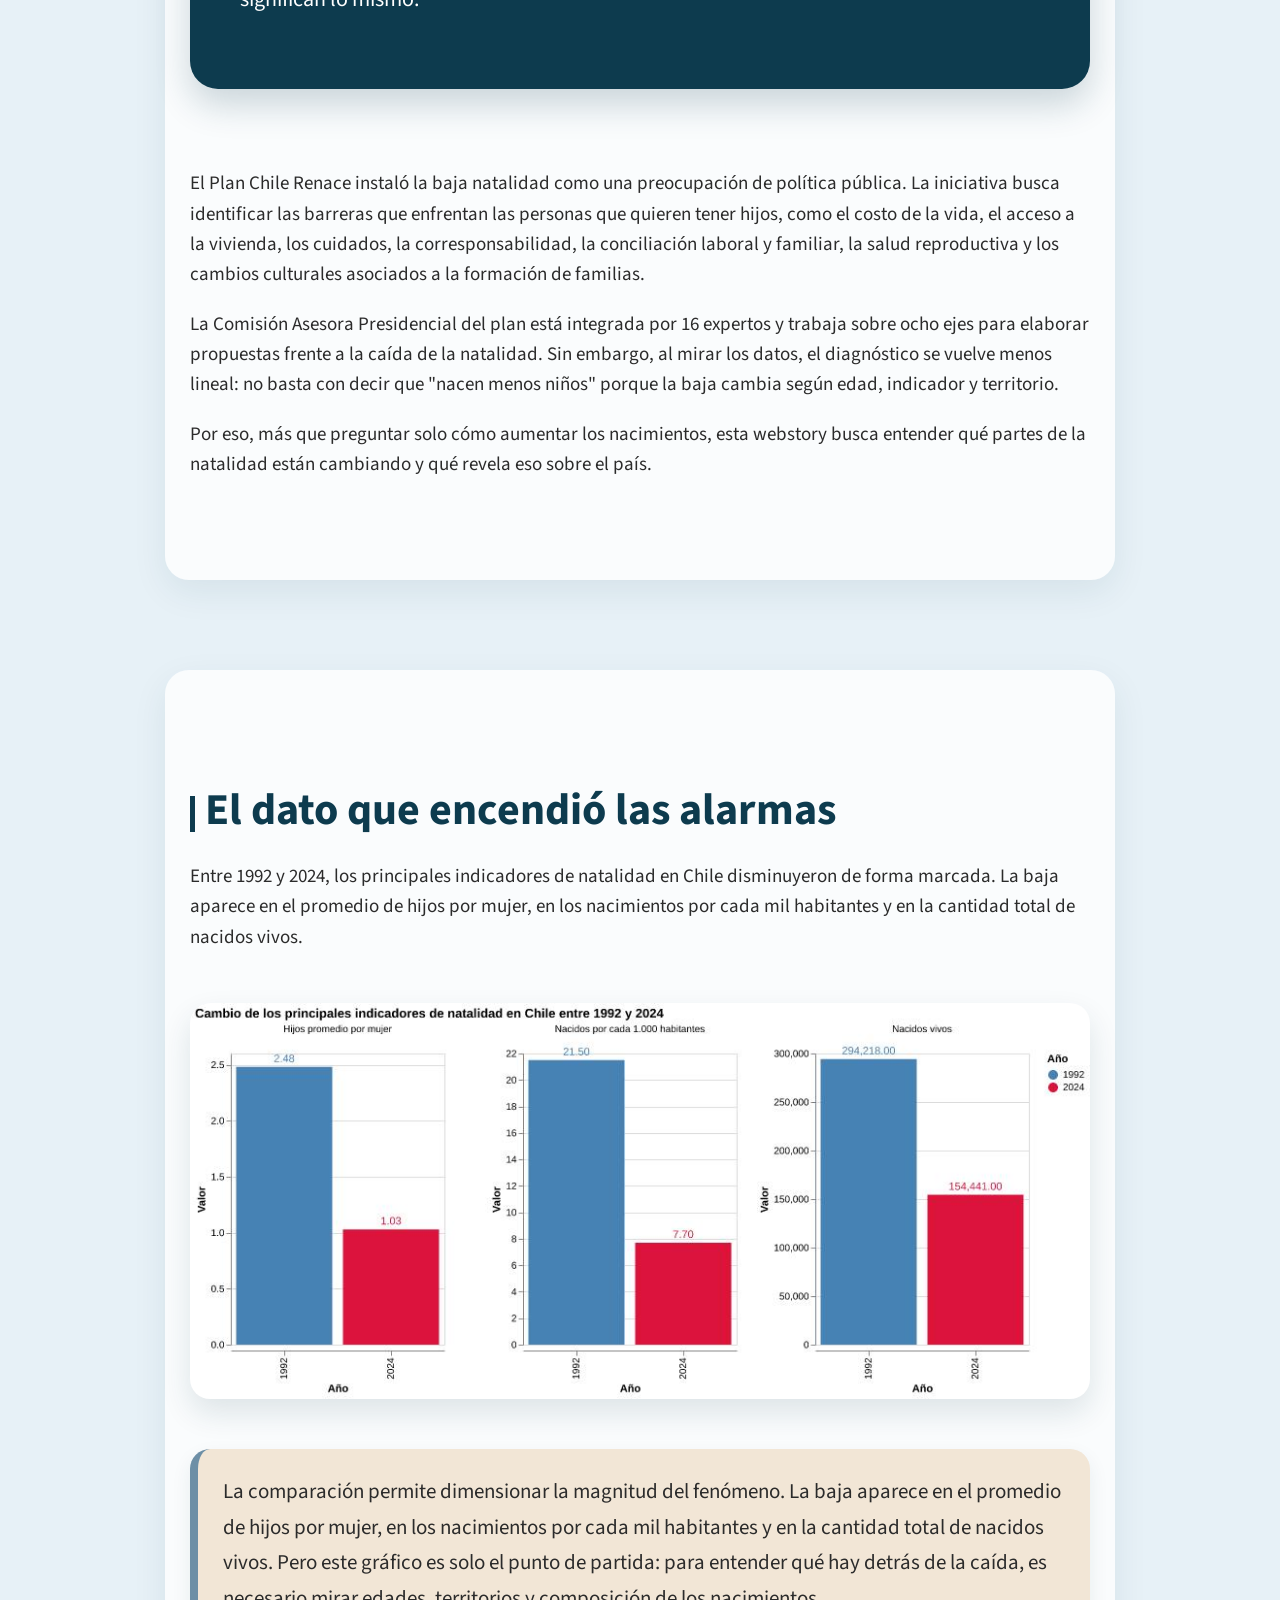
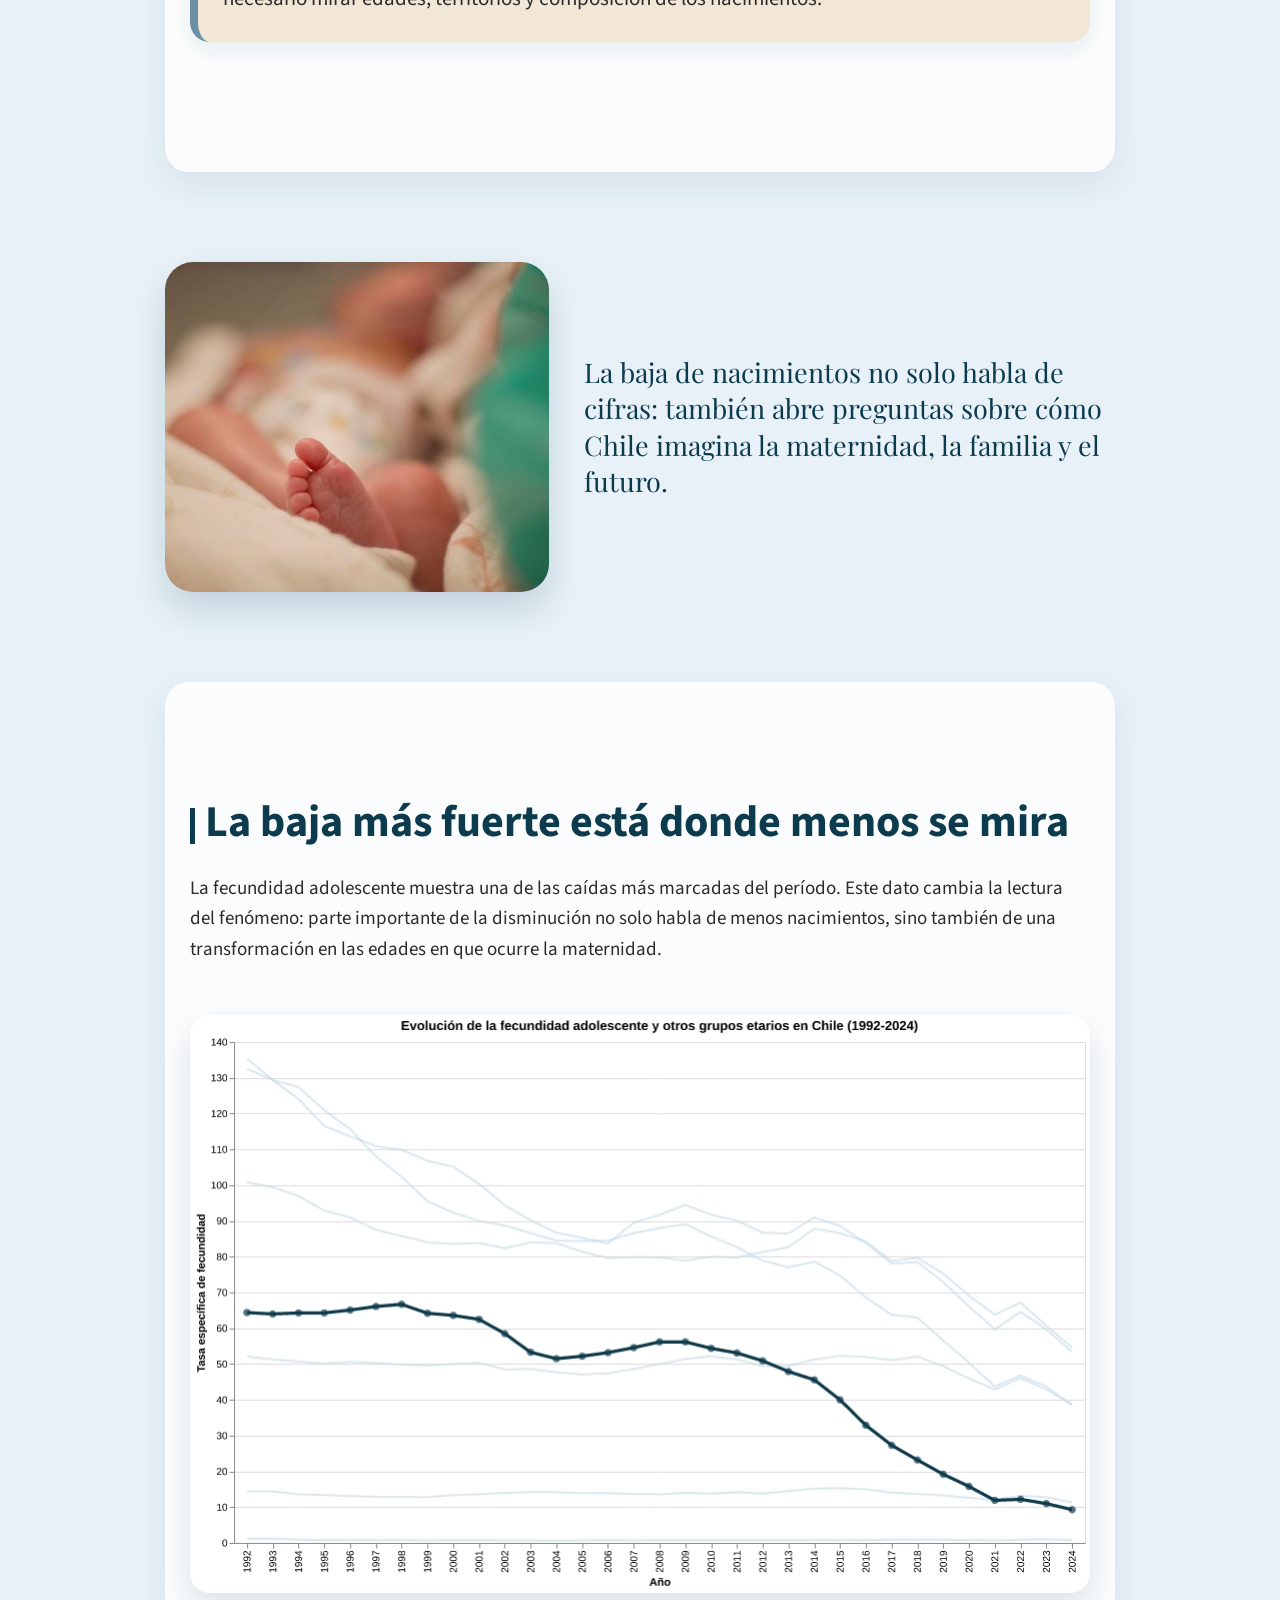
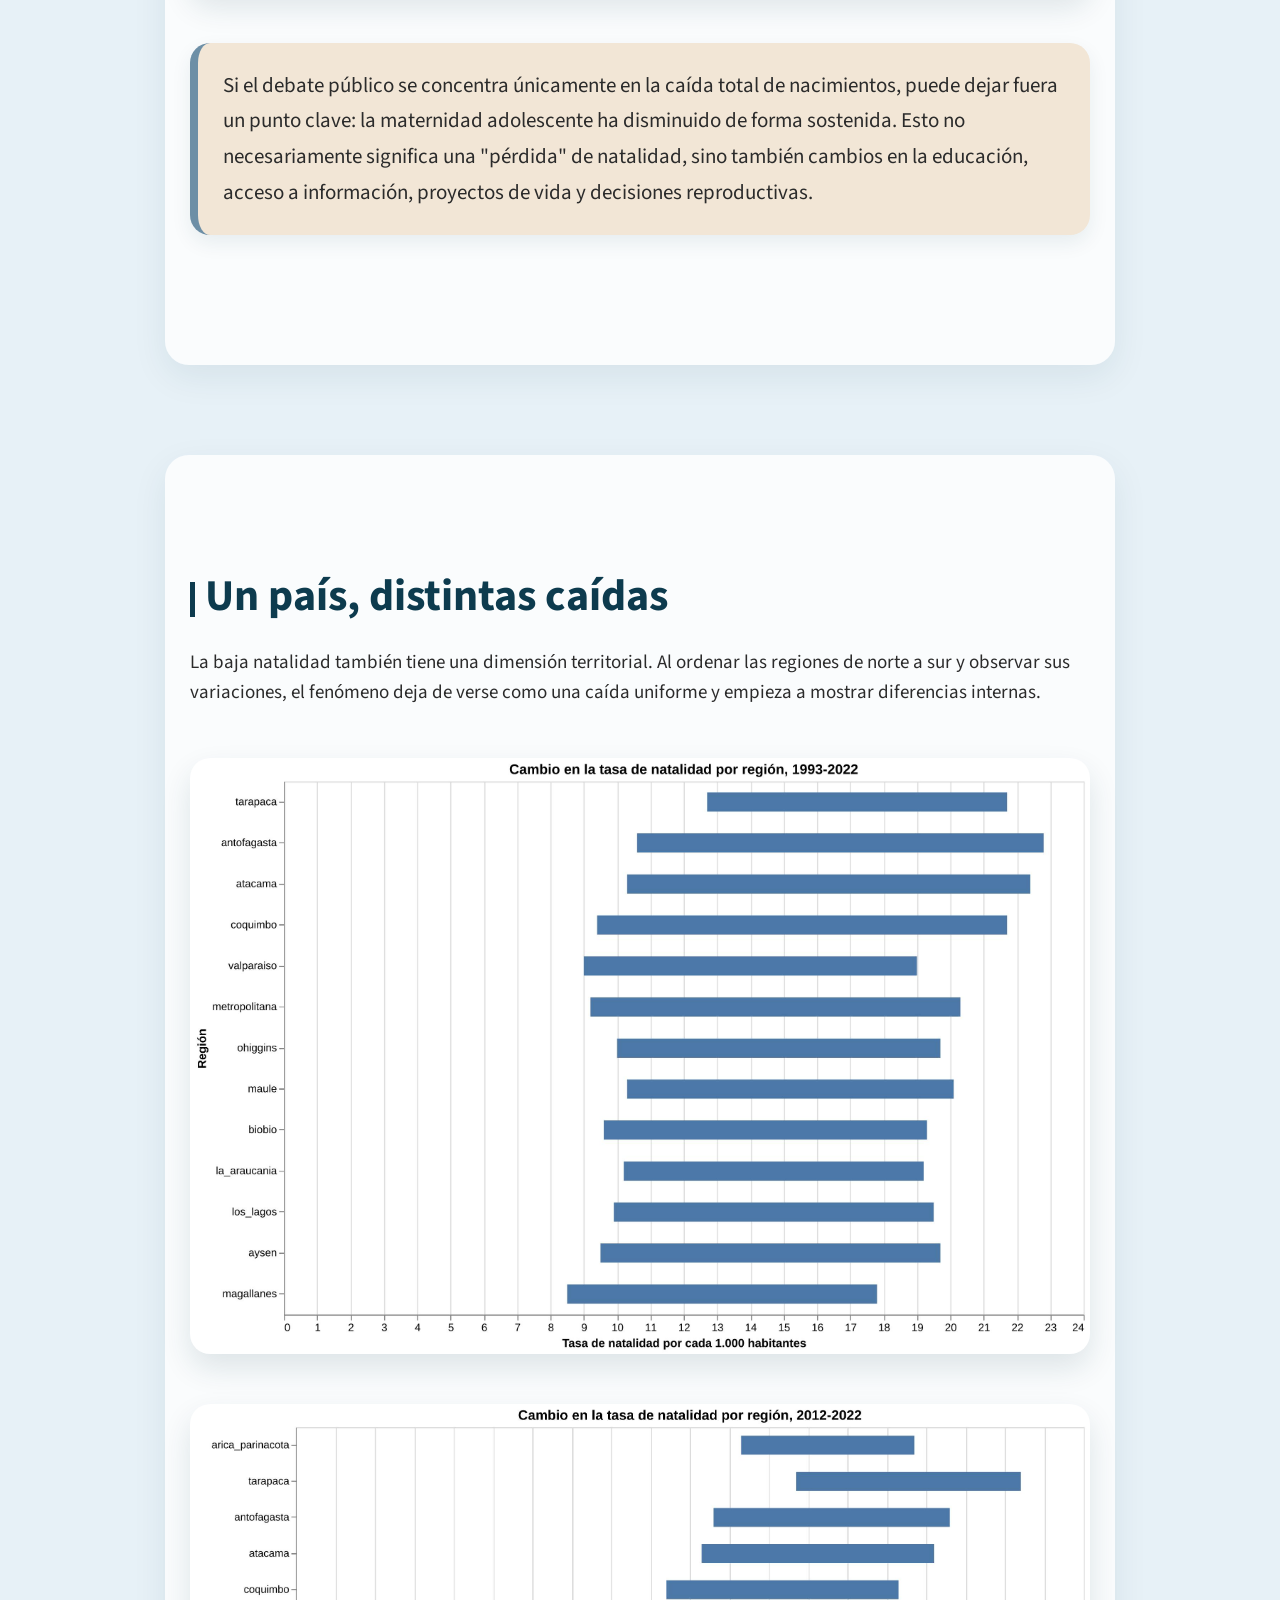
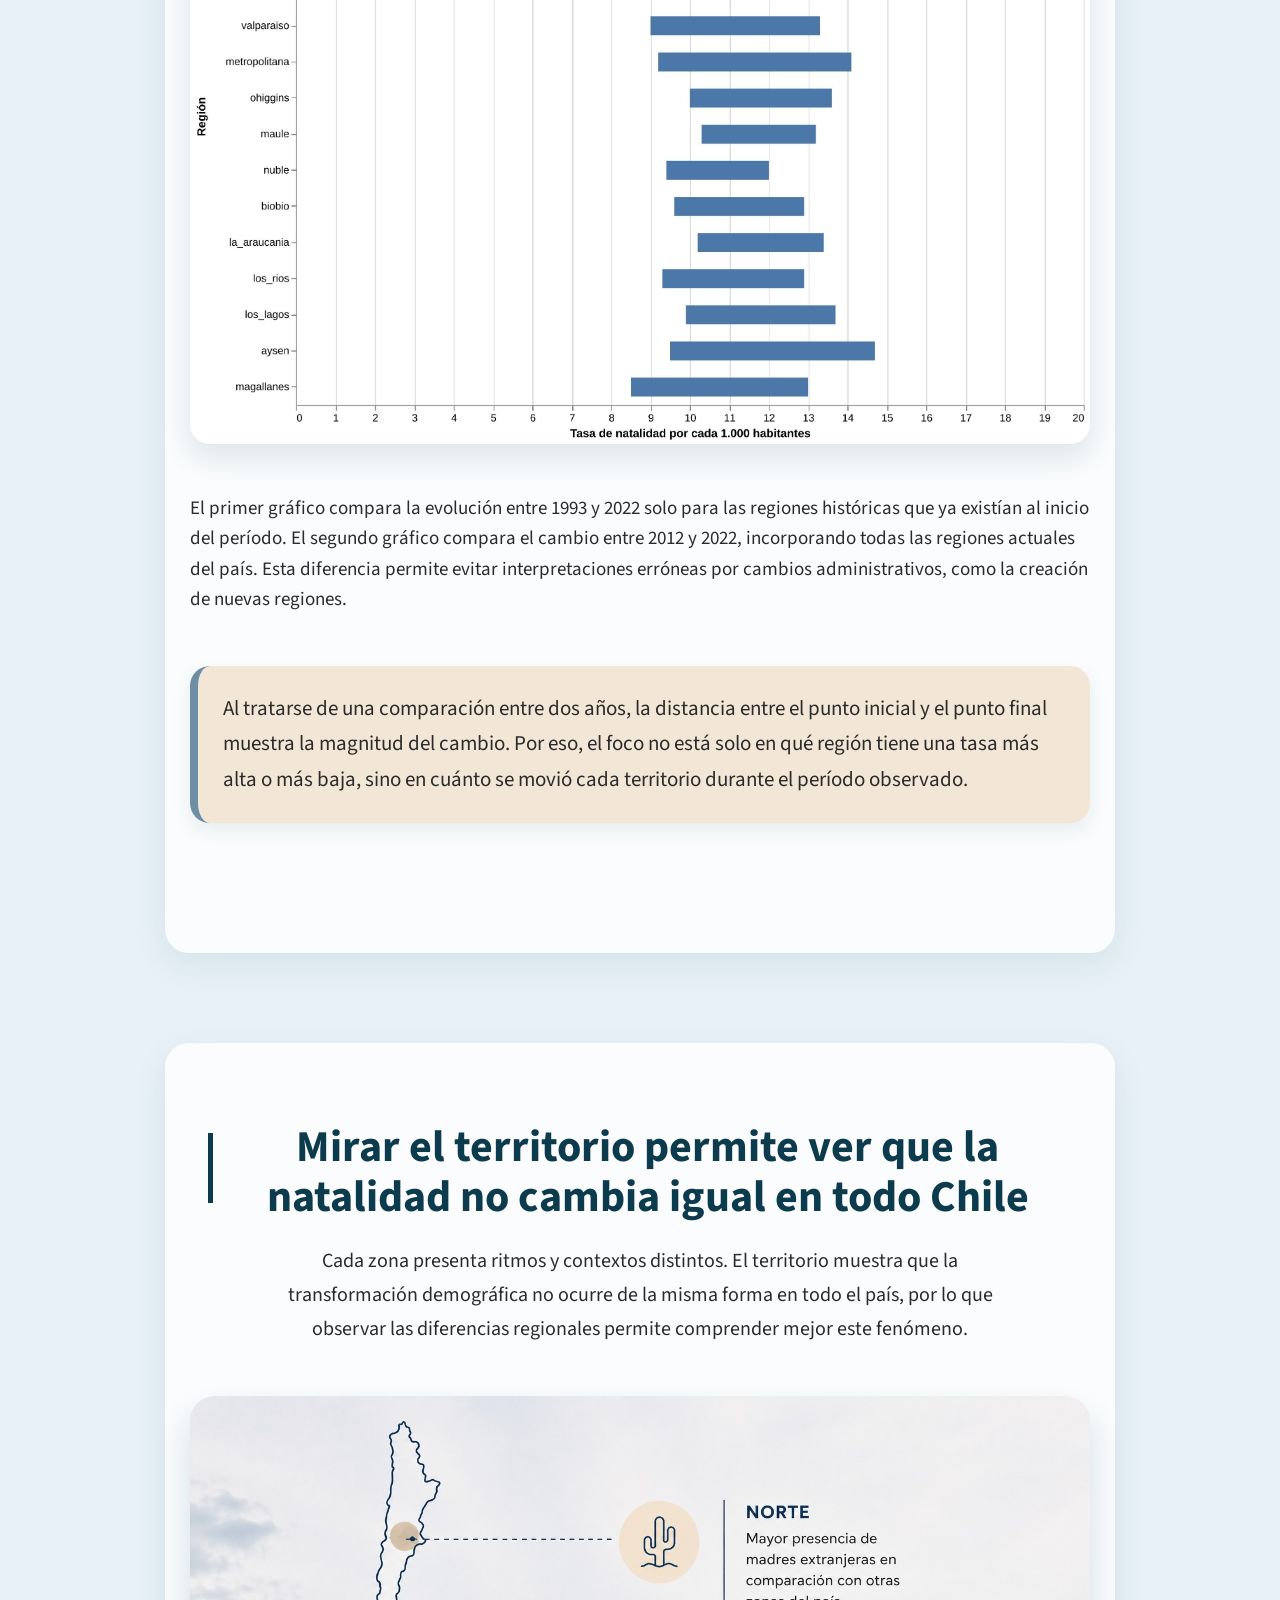
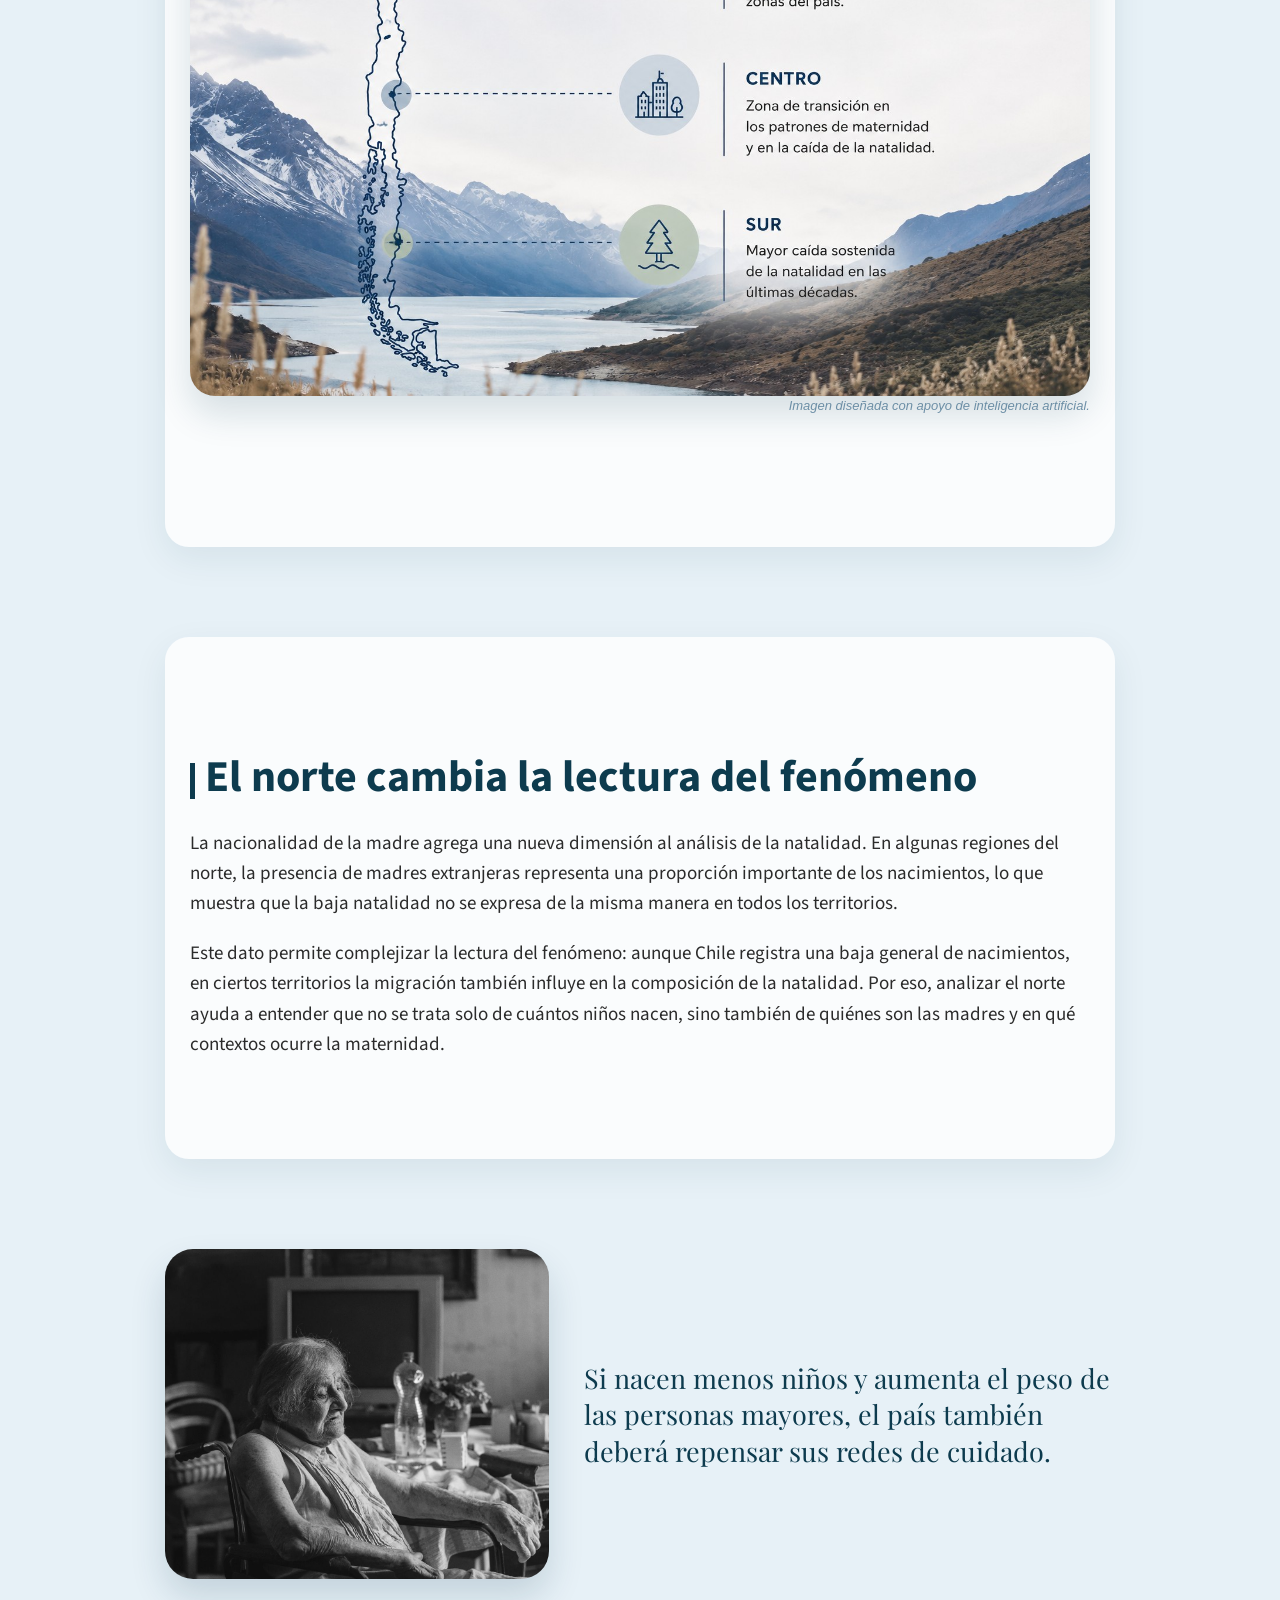
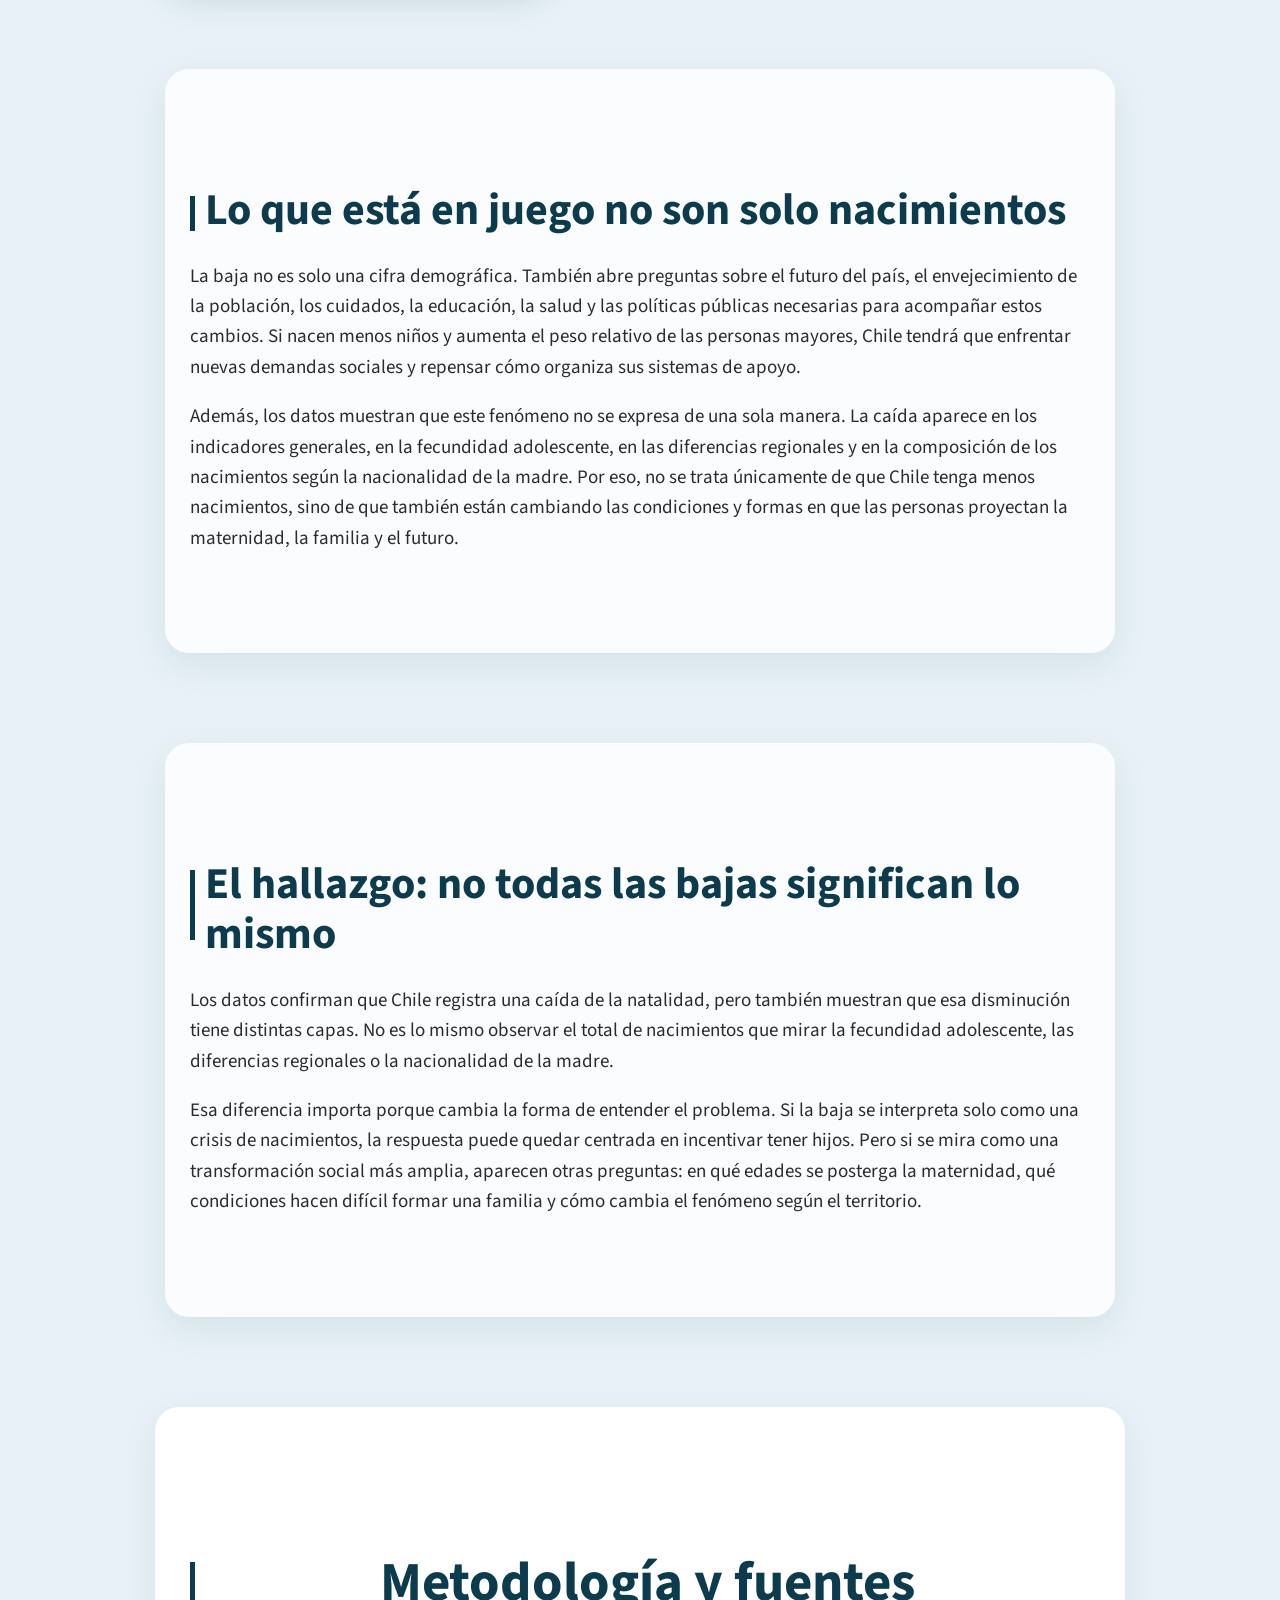
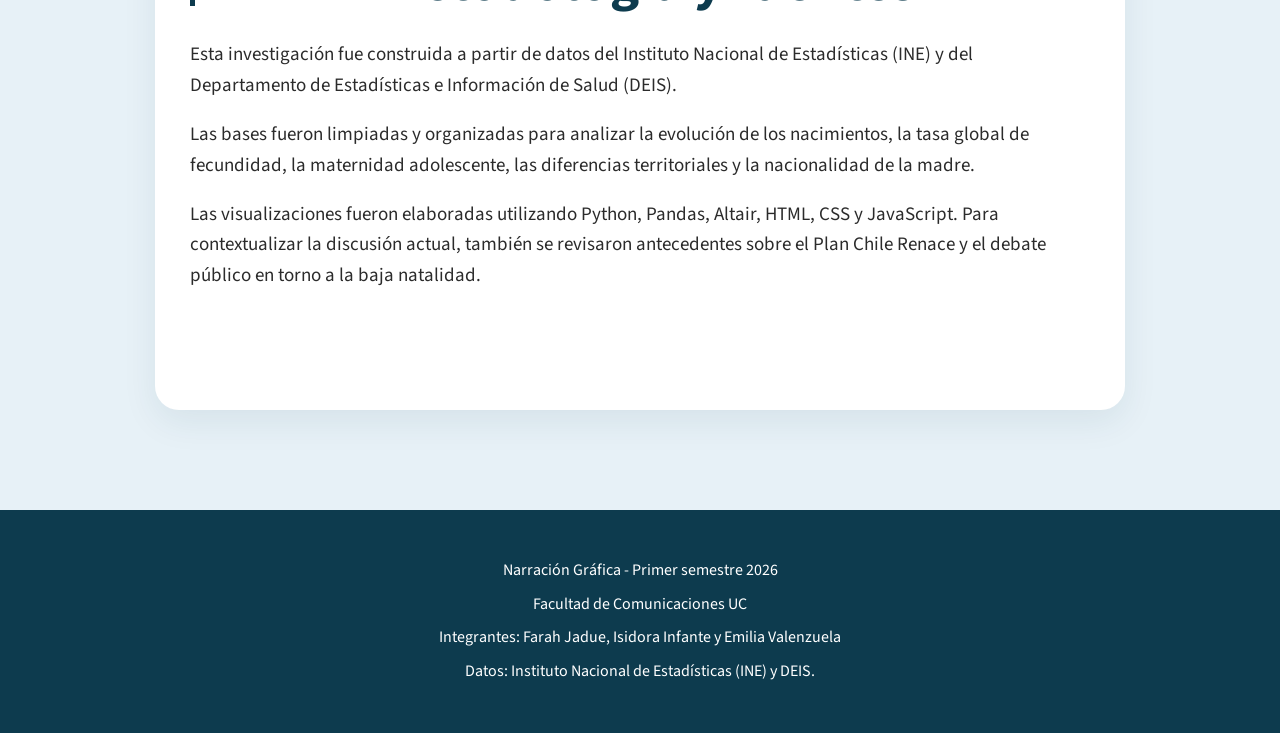
==== commit 9df12480: "pie de imagen" ====
--- a/docs/index.html
+++ b/docs/index.html
@@ -65,9 +65,13 @@
 </p>
 </section>
 
-<div class="infografia">
+<figure class="infografia">
     <img src="img/infografia.jpg" alt="Infografía sobre debate público y datos de la baja natalidad">
-</div>
+    
+    <figcaption>
+        Imagen diseñada con apoyo de inteligencia artificial.
+    </figcaption>
+    </figure>
 
 <section>
     <h2>El debate llegó antes que las respuestas</h2>
@@ -154,9 +158,15 @@
         Cada zona presenta ritmos y contextos distintos. El territorio muestra que la transformación demográfica no ocurre de la misma forma en todo el país, por lo que observar las diferencias regionales permite comprender mejor este fenómeno.
     </p>
 
-    <img src="img/imagen-por-zona.jpg"
-         alt="Cambios territoriales de la natalidad"
-         class="imagen-territorio">
+    <figure>
+        <img src="img/imagen-por-zona.jpg"
+             alt="Cambios territoriales de la natalidad"
+             class="imagen-territorio">
+
+        <figcaption>Imagen diseñada con apoyo de inteligencia artificial.
+        </figcaption>
+    </figure>
+
 
 </section>
 
@@ -194,14 +204,14 @@
 </section>
 
 <section>
-    <h2>El hallazgo: no basta con contar nacimientos</h2>
-
-    <p>
-        El principal hallazgo no está en comprobar que la natalidad bajó, sino en entender qué tipo de baja está ocurriendo. Los datos muestran que la disminución no se reparte de forma pareja: cambia según la edad de las madres, el territorio y la composición de los nacimientos.
-    </p>
-
-    <p>
-        Esa diferencia importa porque puede modificar la forma en que se piensa el problema público. Si la baja se interpreta solo como una crisis de nacimientos, la respuesta puede quedar centrada en incentivar tener hijos. Pero al mirar las distintas capas del fenómeno, aparecen otras preguntas: quiénes están postergando la maternidad, dónde se concentra la caída y qué condiciones hacen más difícil formar familia.
+    <h2>El hallazgo: no todas las bajas significan lo mismo</h2>
+
+    <p>
+        Los datos confirman que Chile registra una caída de la natalidad, pero también muestran que esa disminución tiene distintas capas. No es lo mismo observar el total de nacimientos que mirar la fecundidad adolescente, las diferencias regionales o la nacionalidad de la madre.
+    </p>
+
+    <p>
+        Esa diferencia importa porque cambia la forma de entender el problema. Si la baja se interpreta solo como una crisis de nacimientos, la respuesta puede quedar centrada en incentivar tener hijos. Pero si se mira como una transformación social más amplia, aparecen otras preguntas: en qué edades se posterga la maternidad, qué condiciones hacen difícil formar una familia y cómo cambia el fenómeno según el territorio.
     </p>
 </section>
 
@@ -232,7 +242,8 @@
     <P>Narración Gráfica - Primer semestre 2026</P>
     <p>Facultad de Comunicaciones UC</p>
     <p>Integrantes: Farah Jadue, Isidora Infante y Emilia Valenzuela</p>
-    
+    <p>Datos: Instituto Nacional de Estadísticas (INE) y DEIS.</p>
+
 </footer>
 
 <script src="script.js"></script>
--- a/docs/style.css
+++ b/docs/style.css
@@ -622,4 +622,20 @@
 
     box-shadow:0 18px 35px rgba(13,59,78,.15);
 
+}
+
+figure {
+    margin: 50px auto;
+    max-width: 1000px;
+}
+
+figure img {
+    margin-bottom: 8px;
+}
+
+figcaption {
+    font-size: 13px;
+    color: #6D8FA6;
+    text-align: right;
+    font-style: italic;
 }
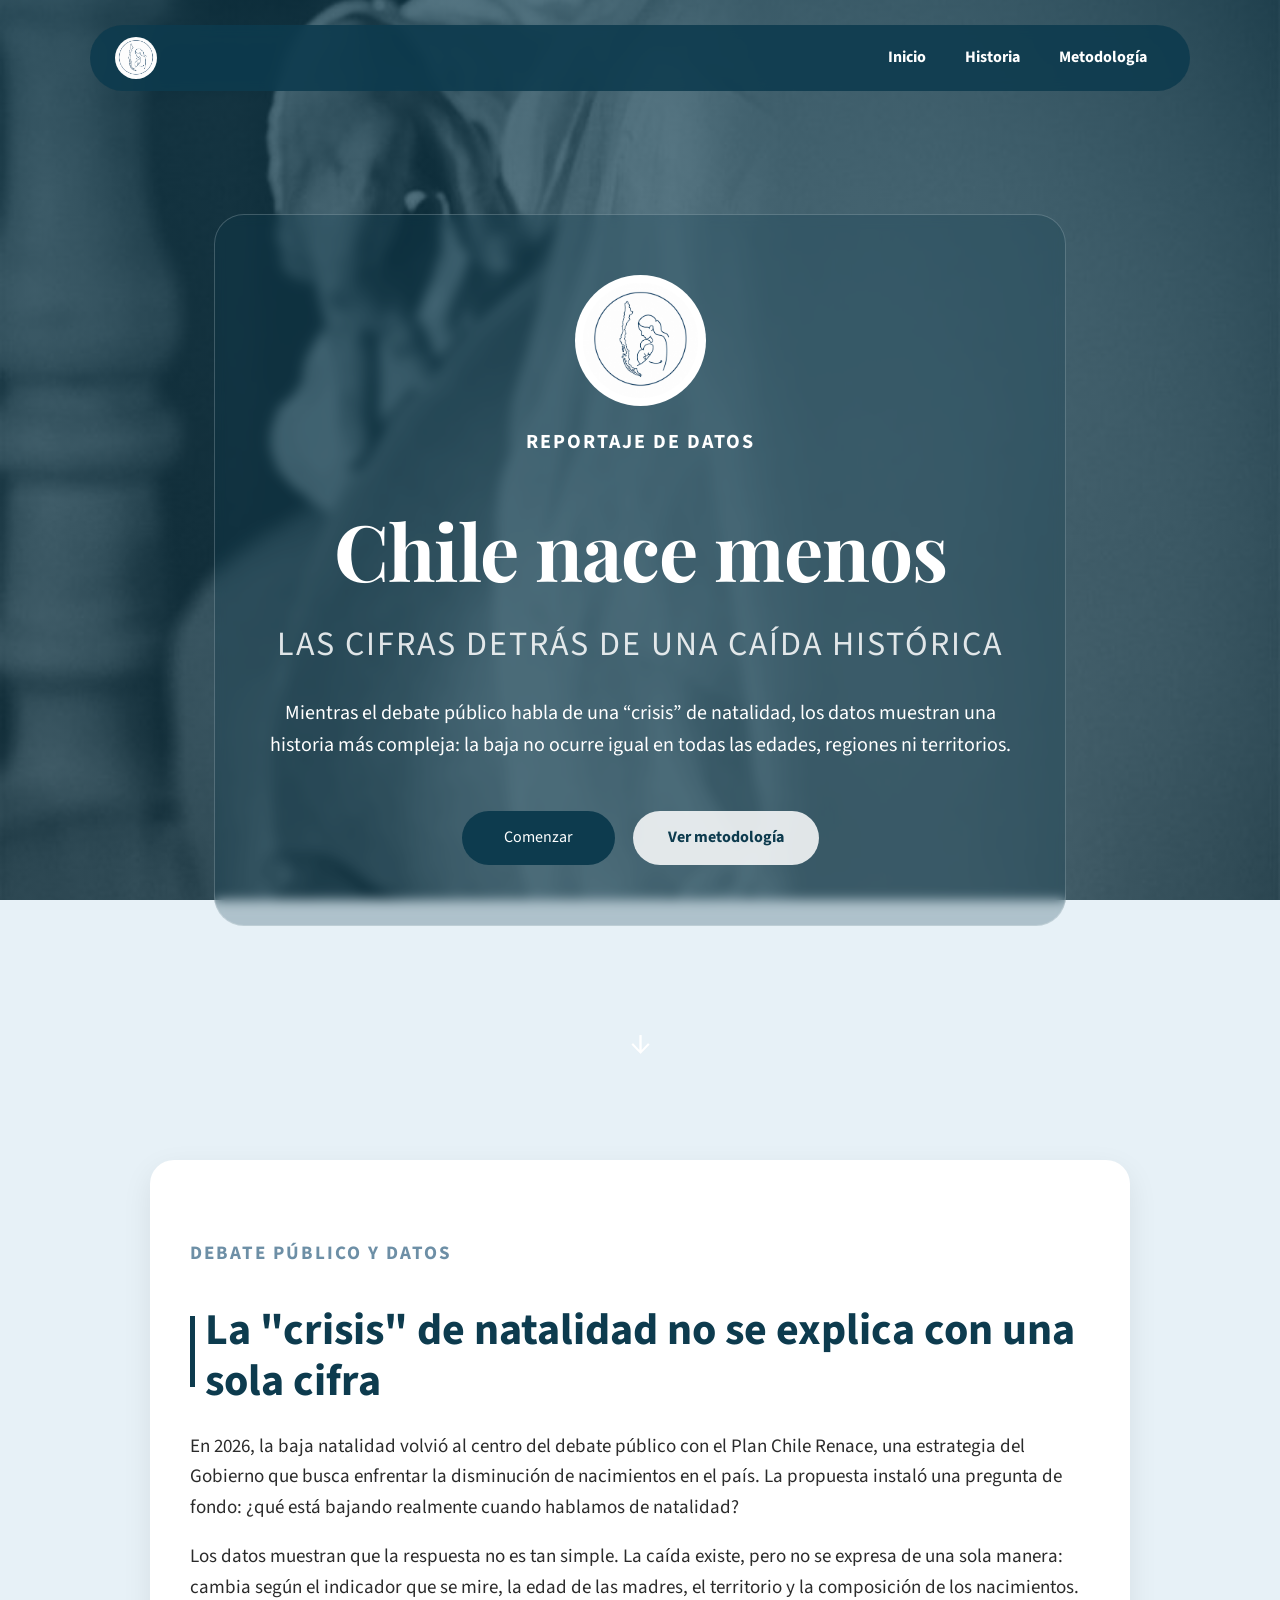
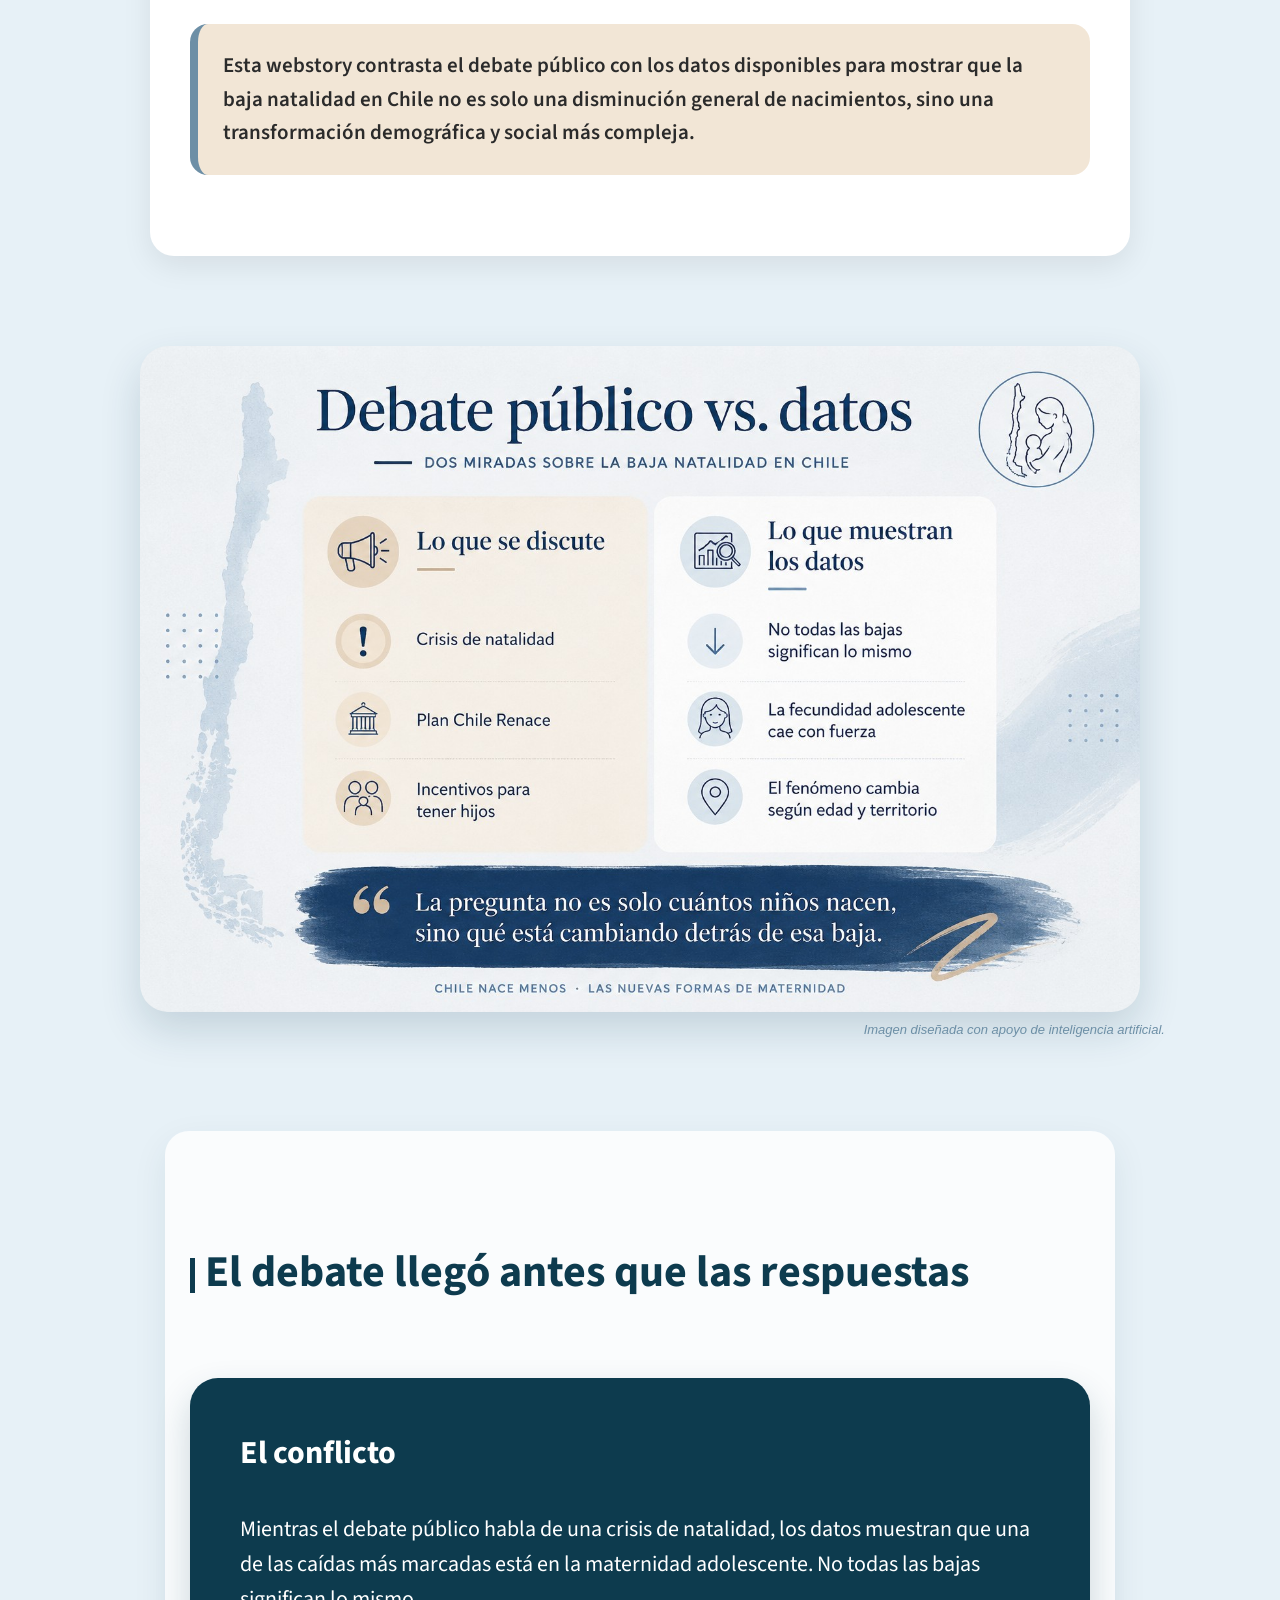
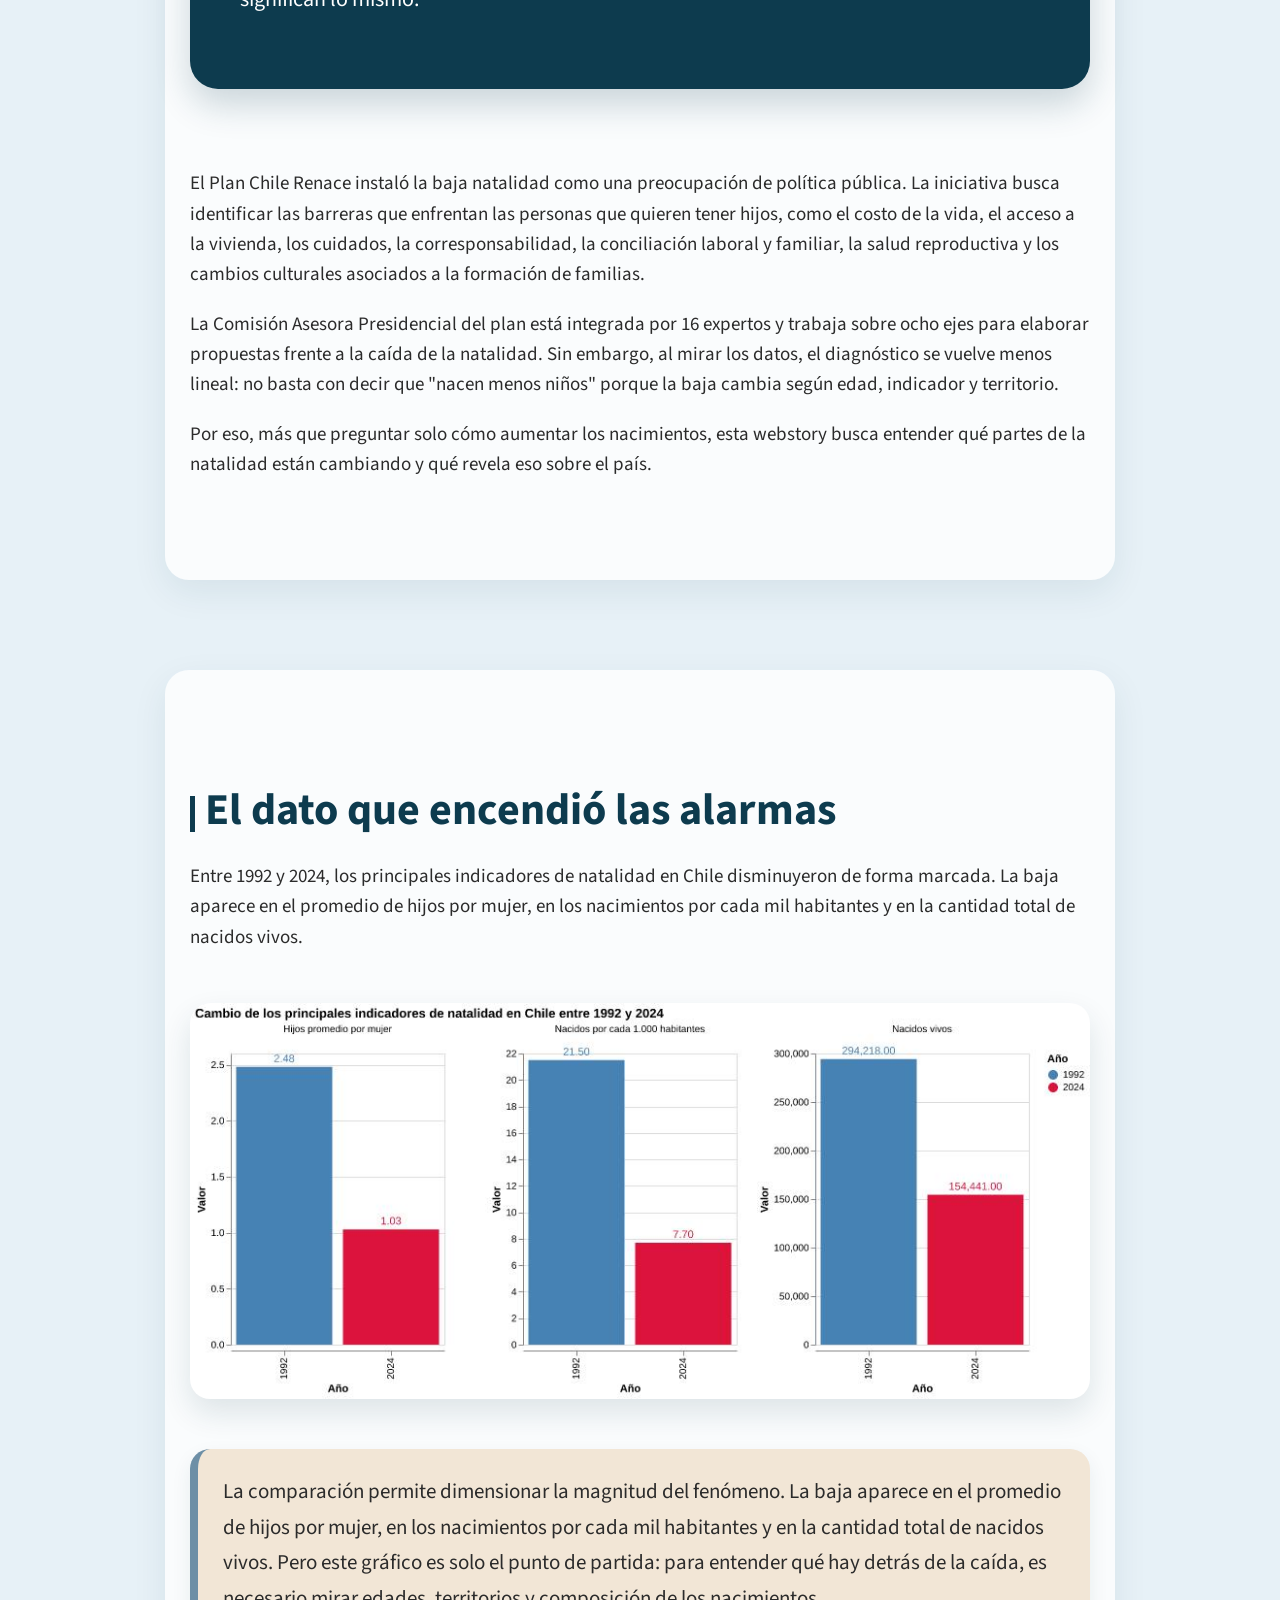
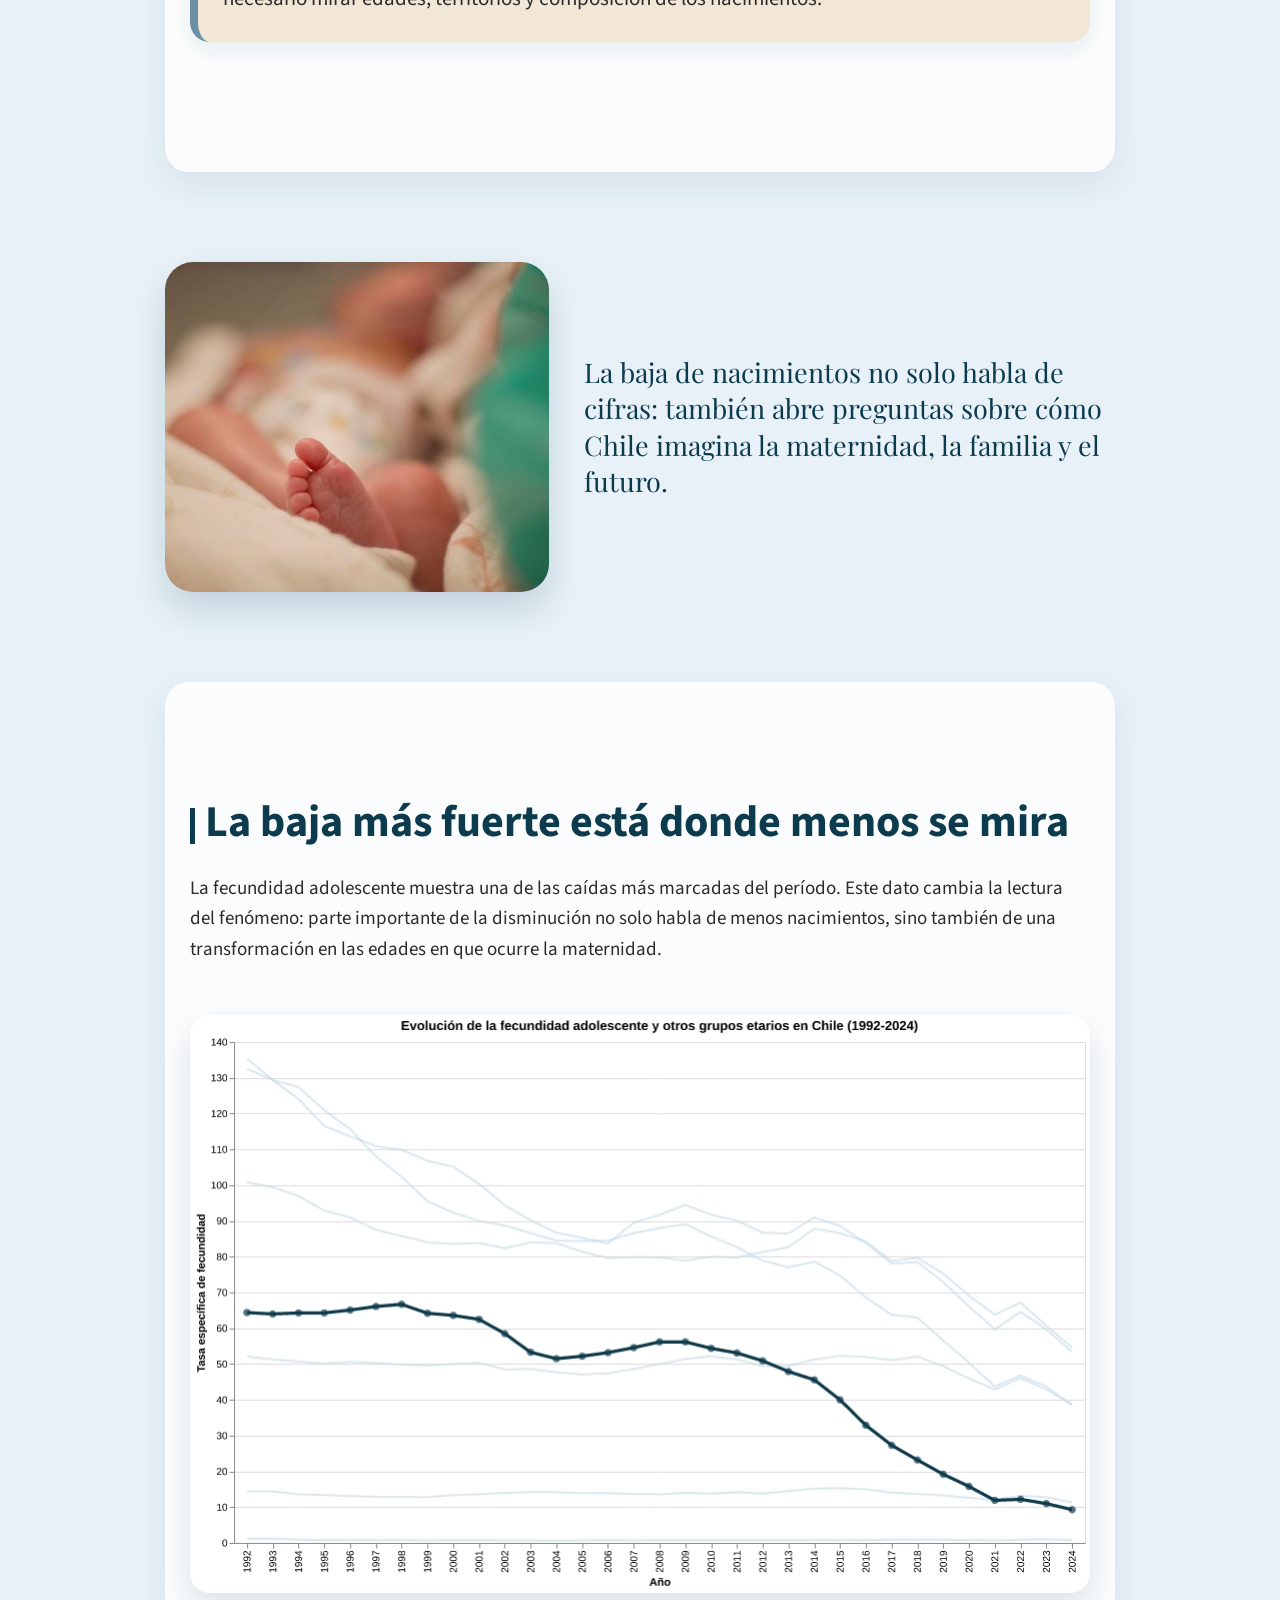
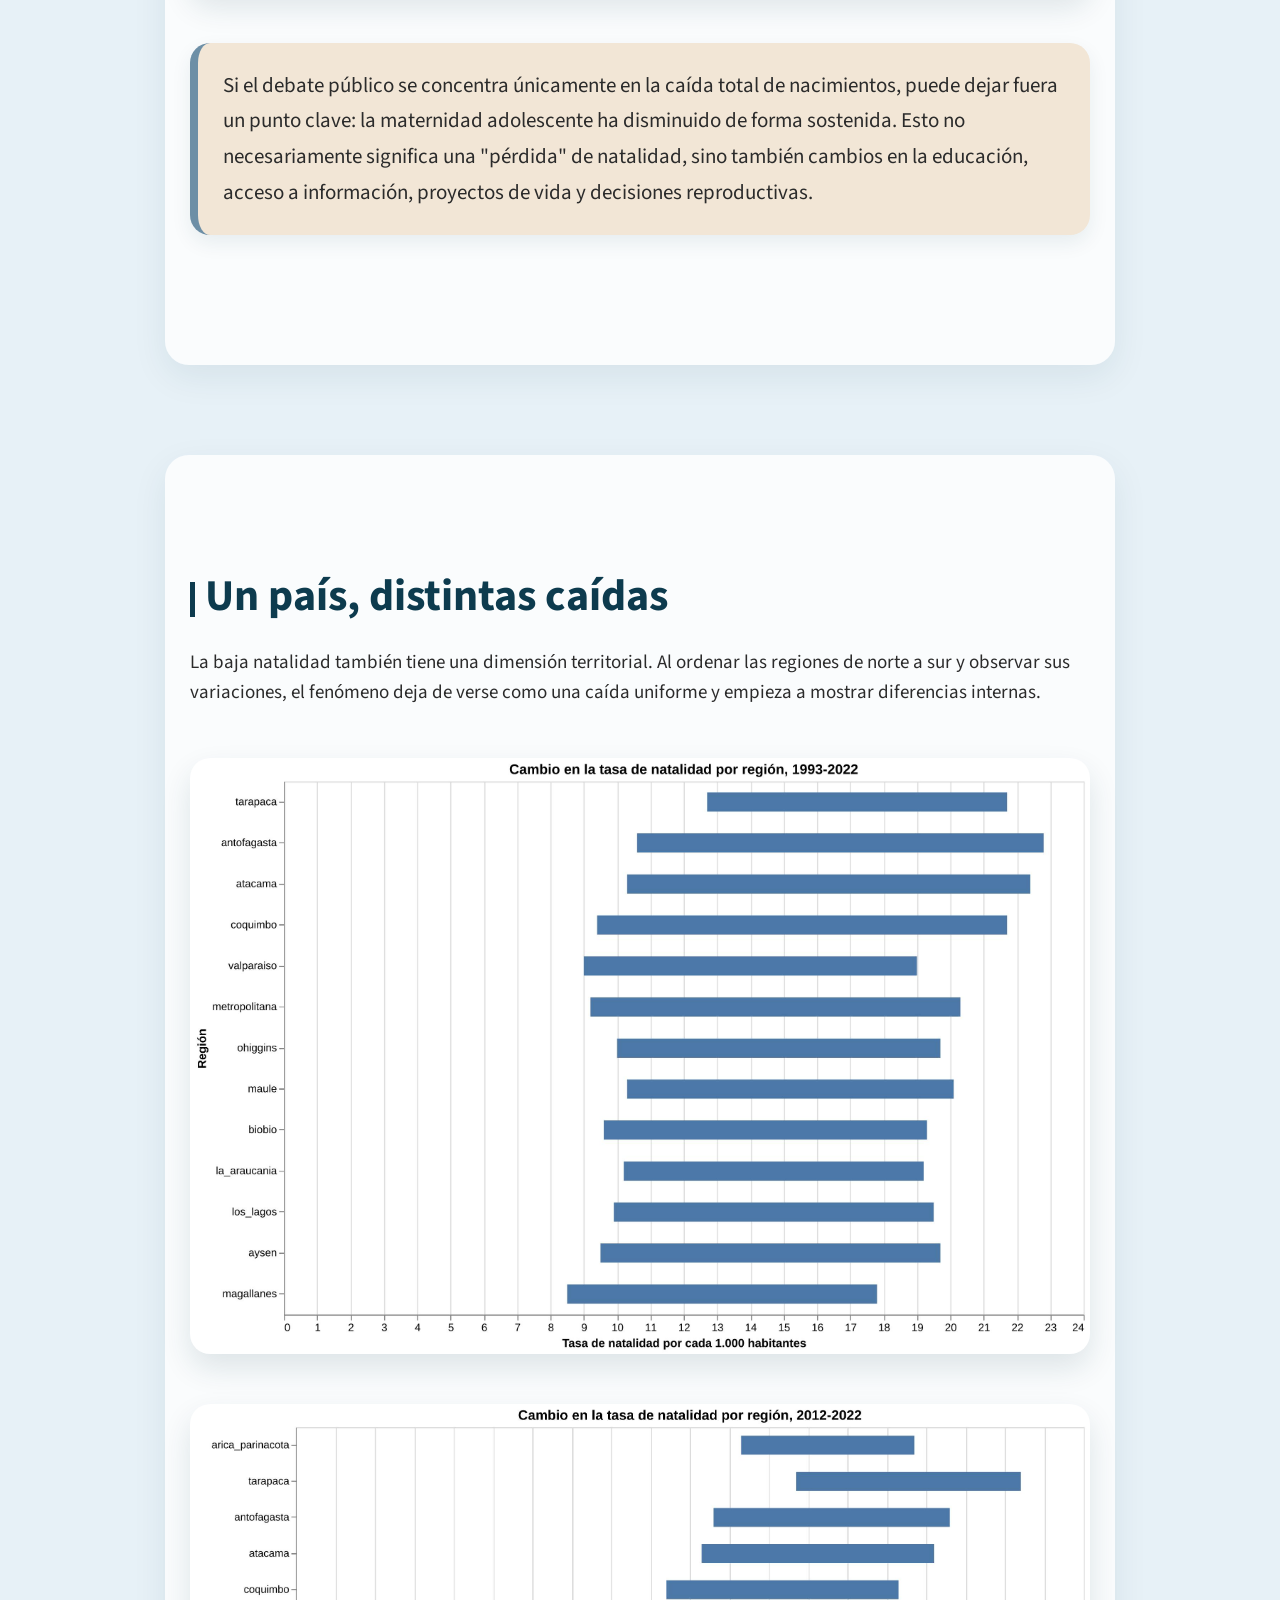
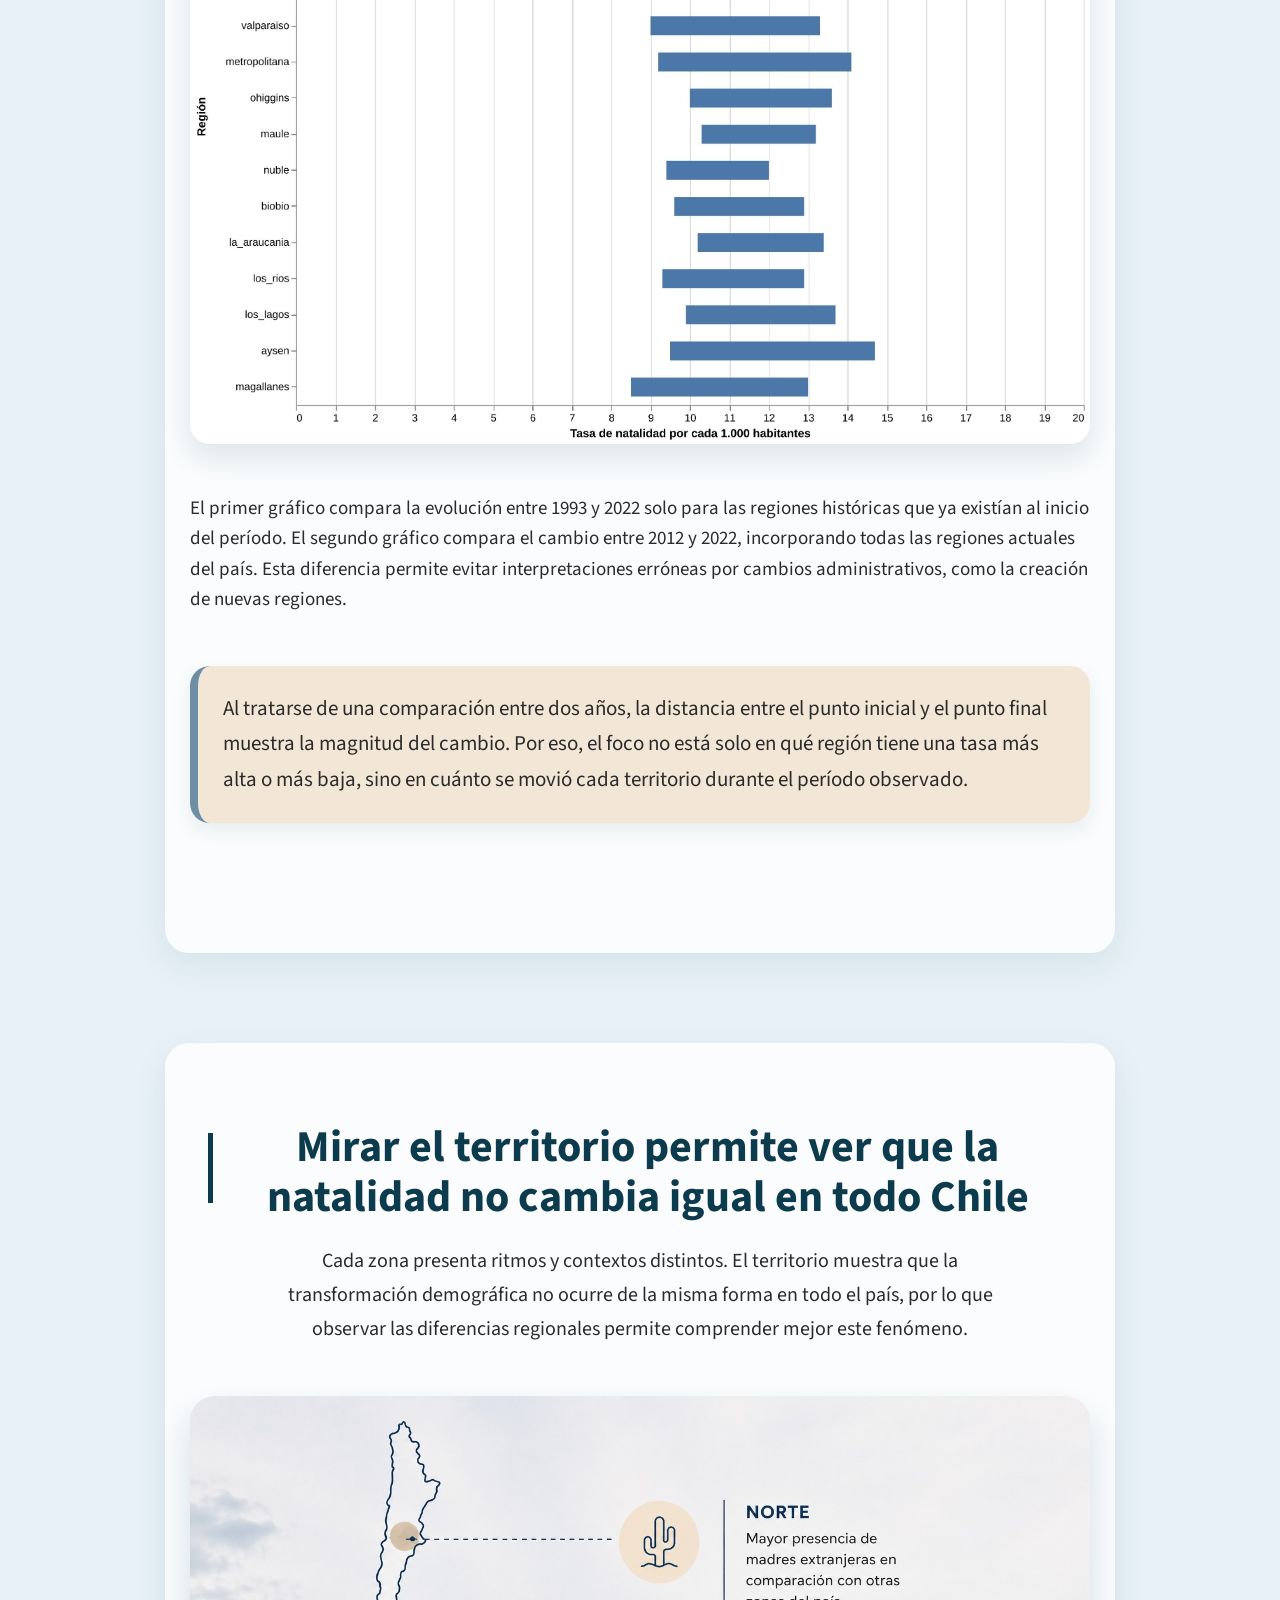
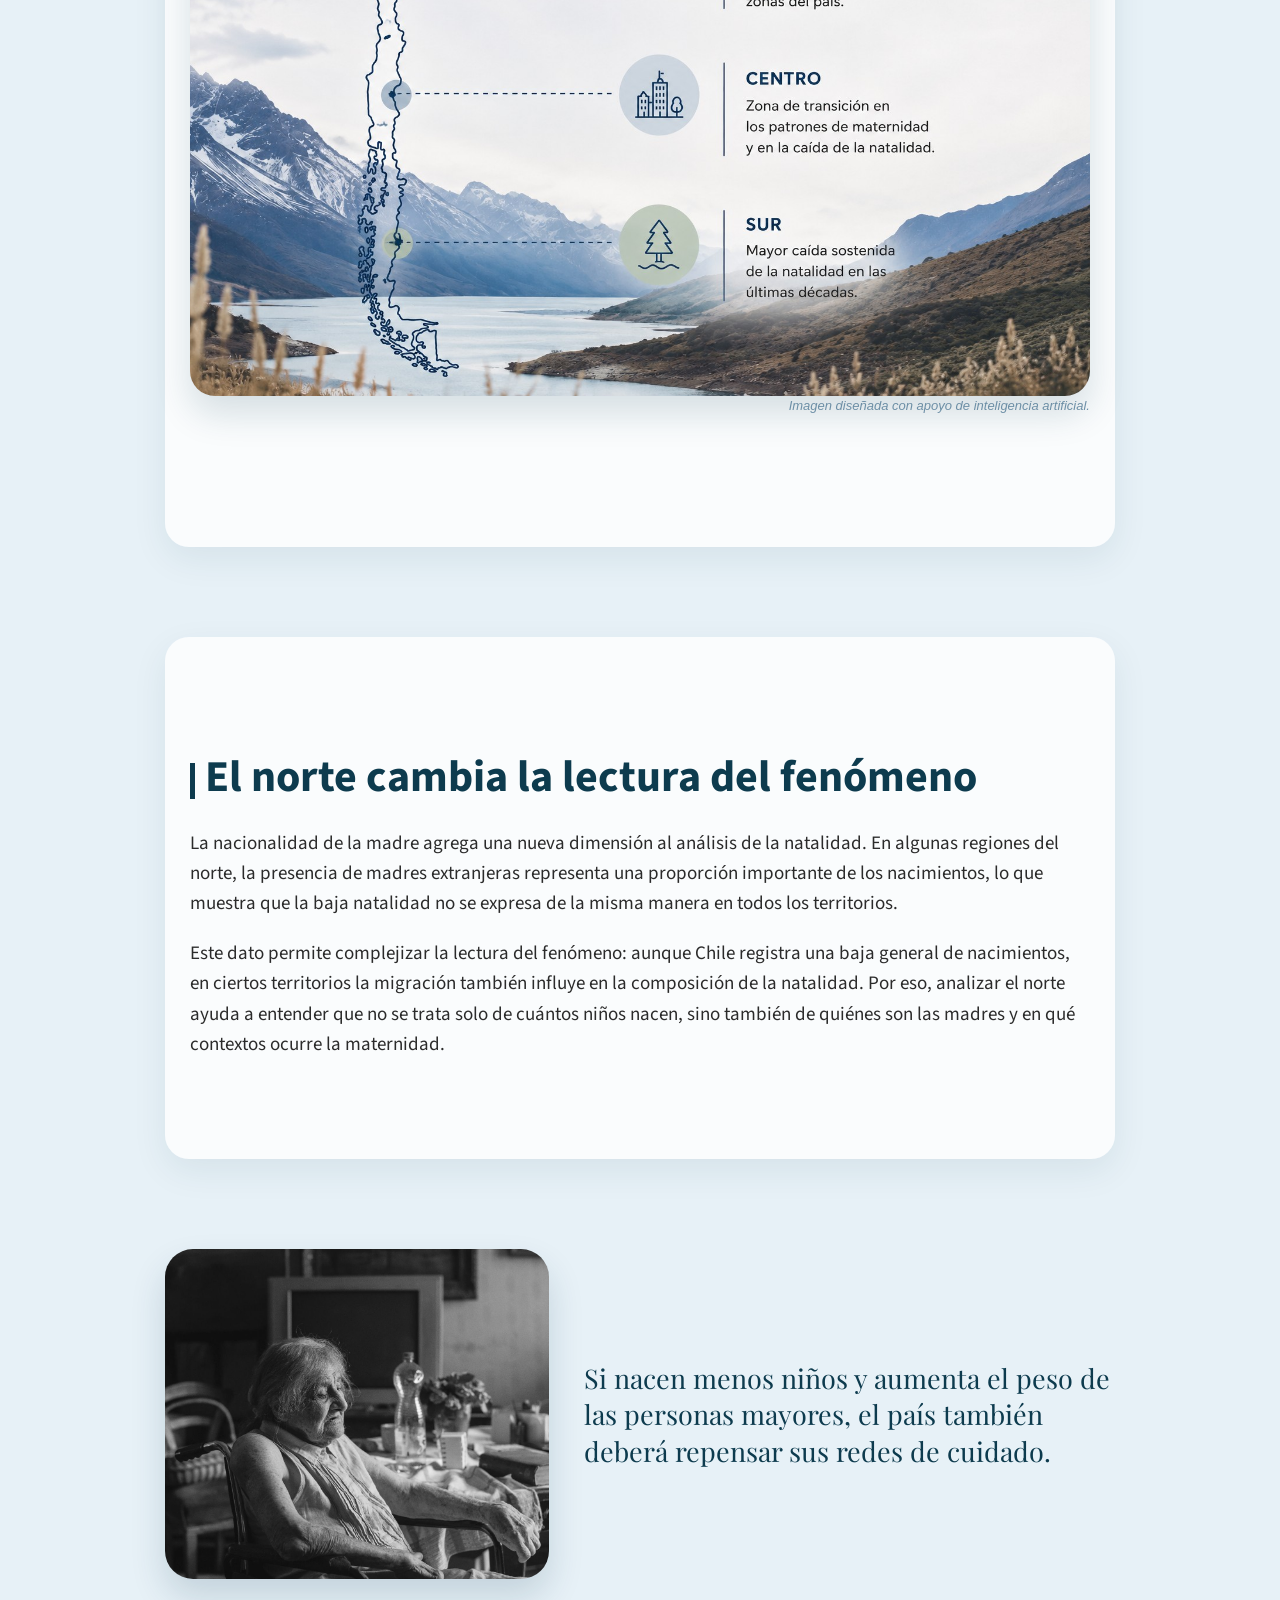
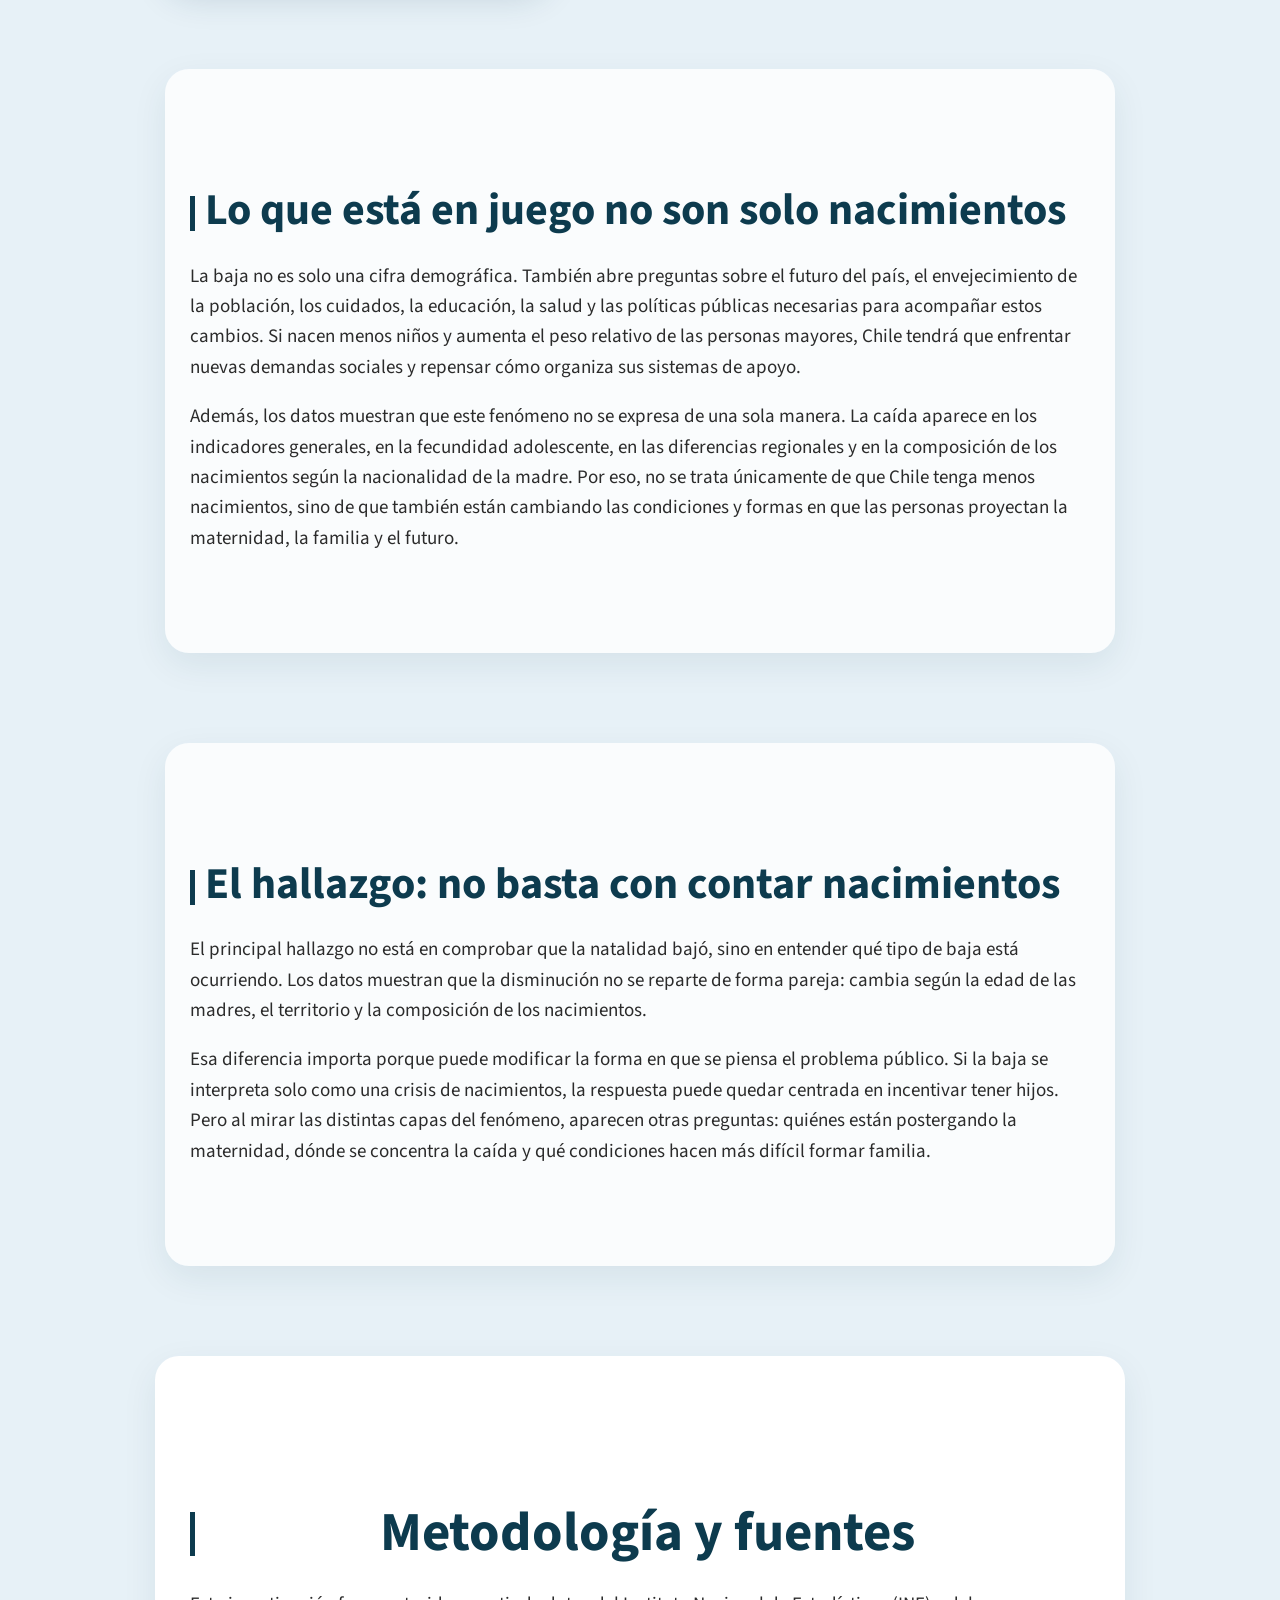
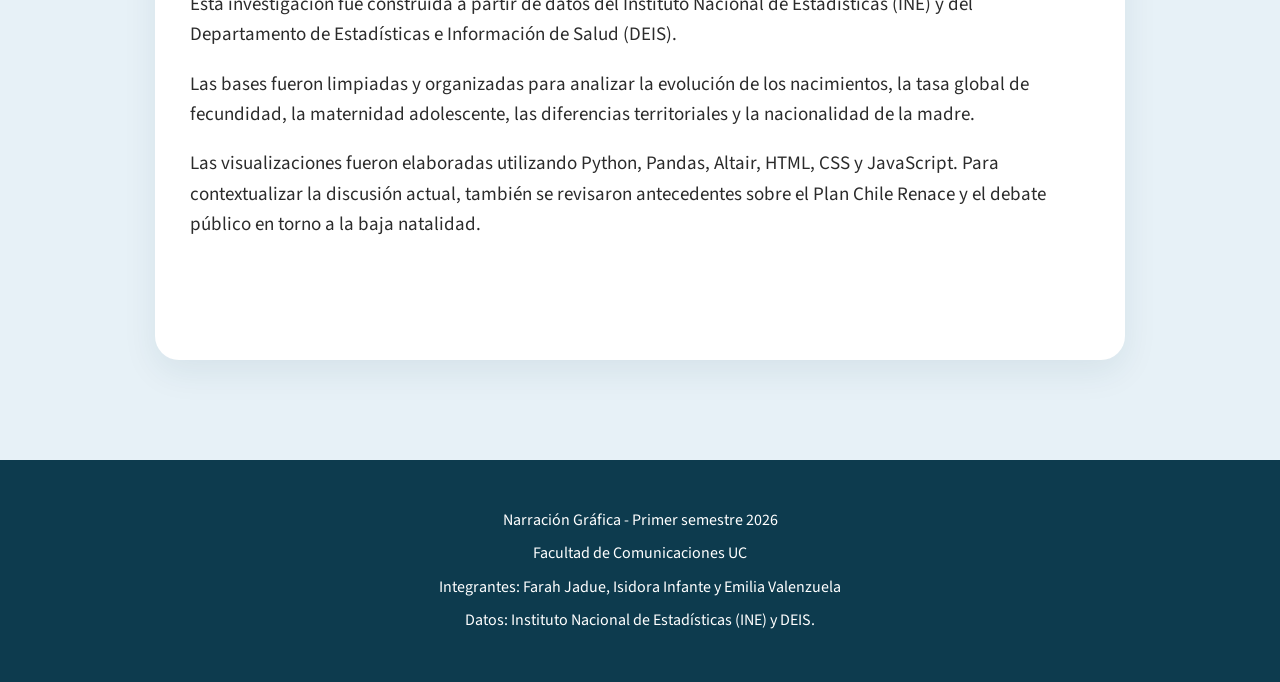
==== commit 8fa4aab7: "Merge branch 'main' of https://github.com/emiliavalenzuela/repo_proyecto_equipo-natalidad" ====
--- a/docs/index.html
+++ b/docs/index.html
@@ -204,14 +204,14 @@
 </section>
 
 <section>
-    <h2>El hallazgo: no todas las bajas significan lo mismo</h2>
-
-    <p>
-        Los datos confirman que Chile registra una caída de la natalidad, pero también muestran que esa disminución tiene distintas capas. No es lo mismo observar el total de nacimientos que mirar la fecundidad adolescente, las diferencias regionales o la nacionalidad de la madre.
-    </p>
-
-    <p>
-        Esa diferencia importa porque cambia la forma de entender el problema. Si la baja se interpreta solo como una crisis de nacimientos, la respuesta puede quedar centrada en incentivar tener hijos. Pero si se mira como una transformación social más amplia, aparecen otras preguntas: en qué edades se posterga la maternidad, qué condiciones hacen difícil formar una familia y cómo cambia el fenómeno según el territorio.
+    <h2>El hallazgo: no basta con contar nacimientos</h2>
+
+    <p>
+        El principal hallazgo no está en comprobar que la natalidad bajó, sino en entender qué tipo de baja está ocurriendo. Los datos muestran que la disminución no se reparte de forma pareja: cambia según la edad de las madres, el territorio y la composición de los nacimientos.
+    </p>
+
+    <p>
+        Esa diferencia importa porque puede modificar la forma en que se piensa el problema público. Si la baja se interpreta solo como una crisis de nacimientos, la respuesta puede quedar centrada en incentivar tener hijos. Pero al mirar las distintas capas del fenómeno, aparecen otras preguntas: quiénes están postergando la maternidad, dónde se concentra la caída y qué condiciones hacen más difícil formar familia.
     </p>
 </section>
 
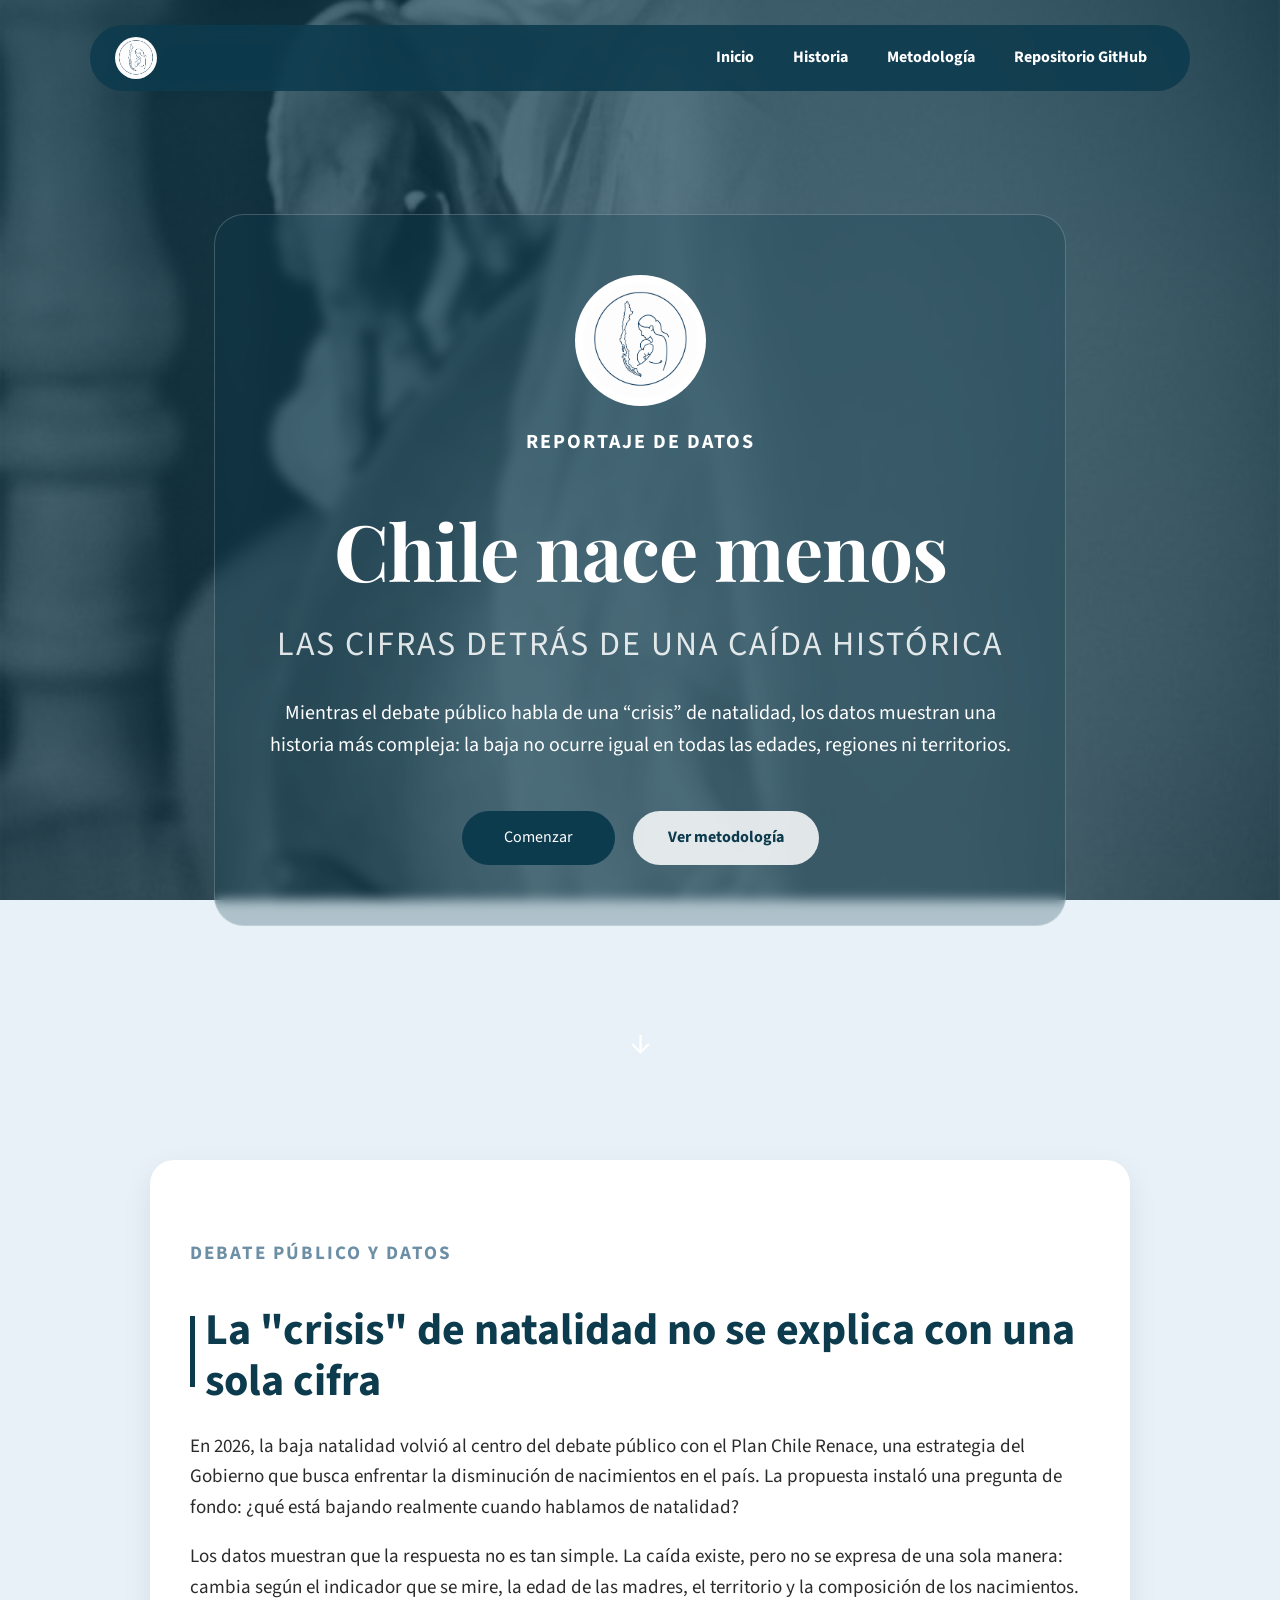
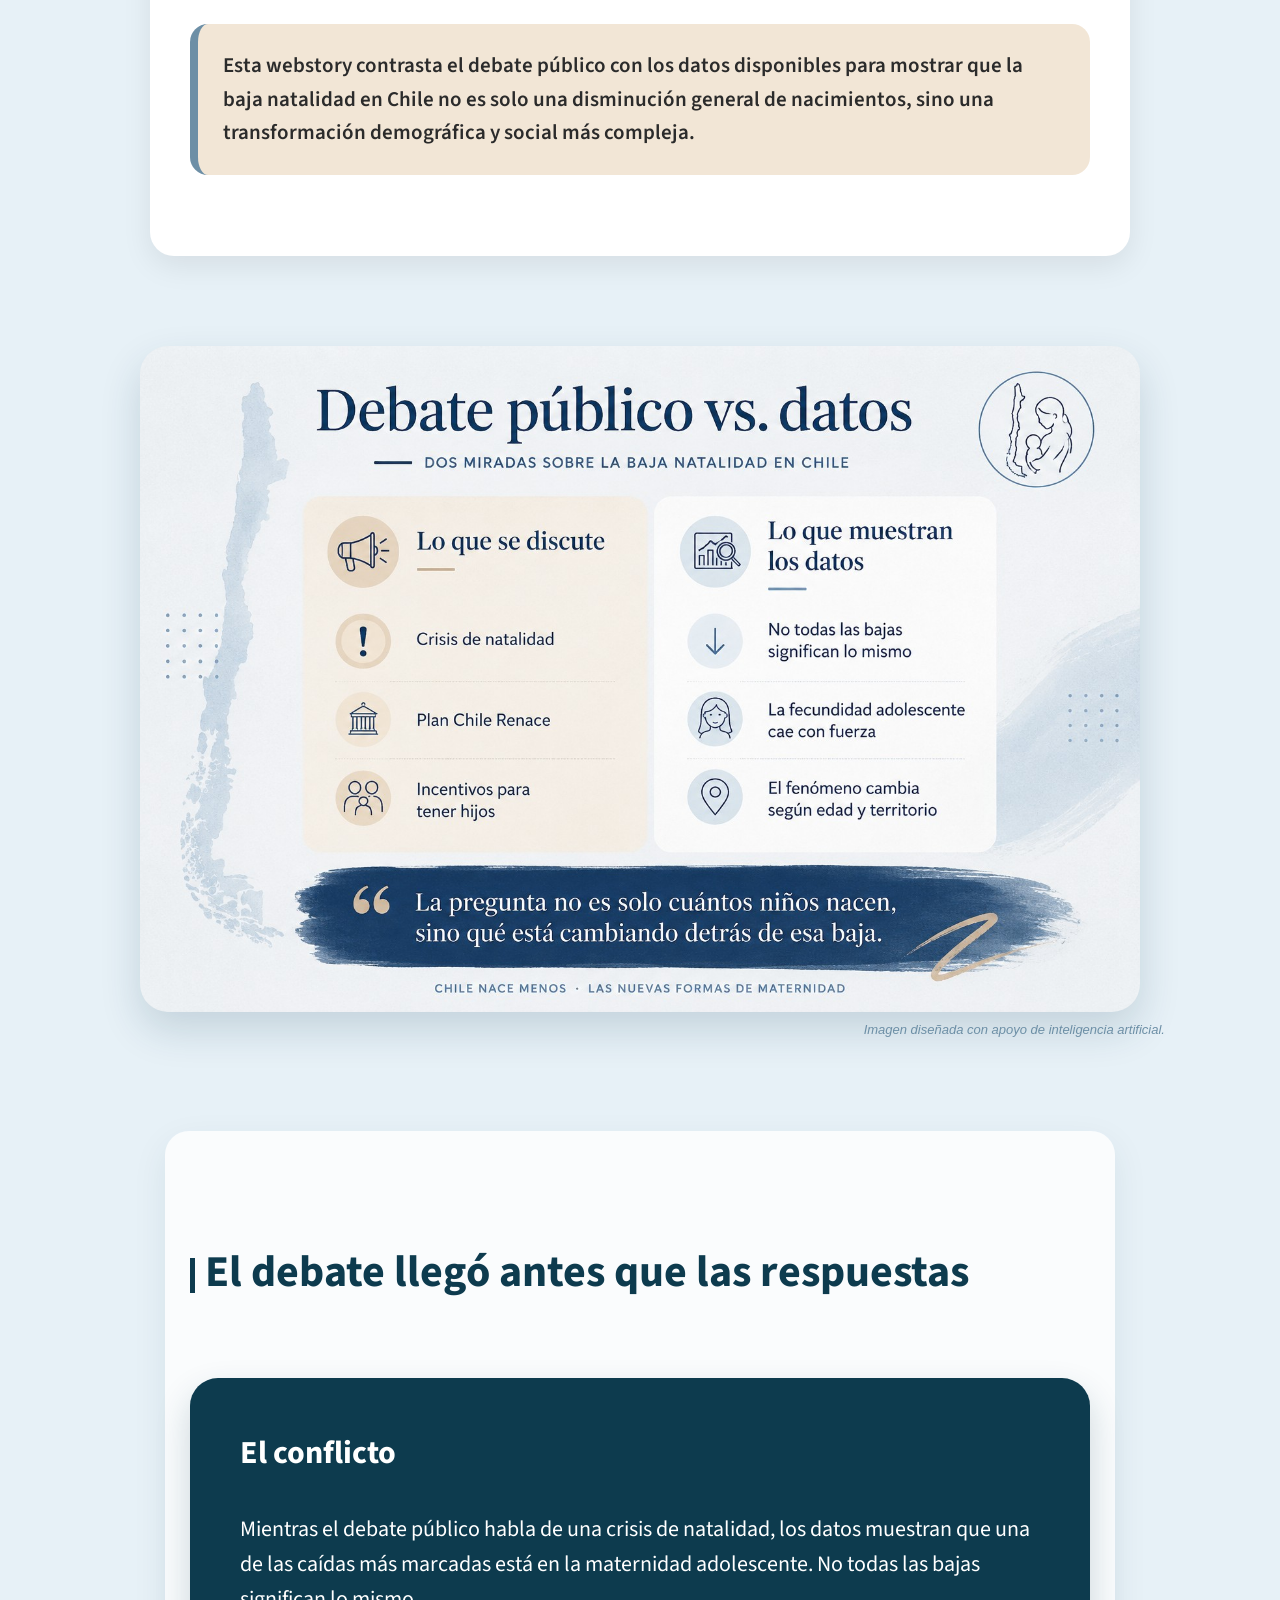
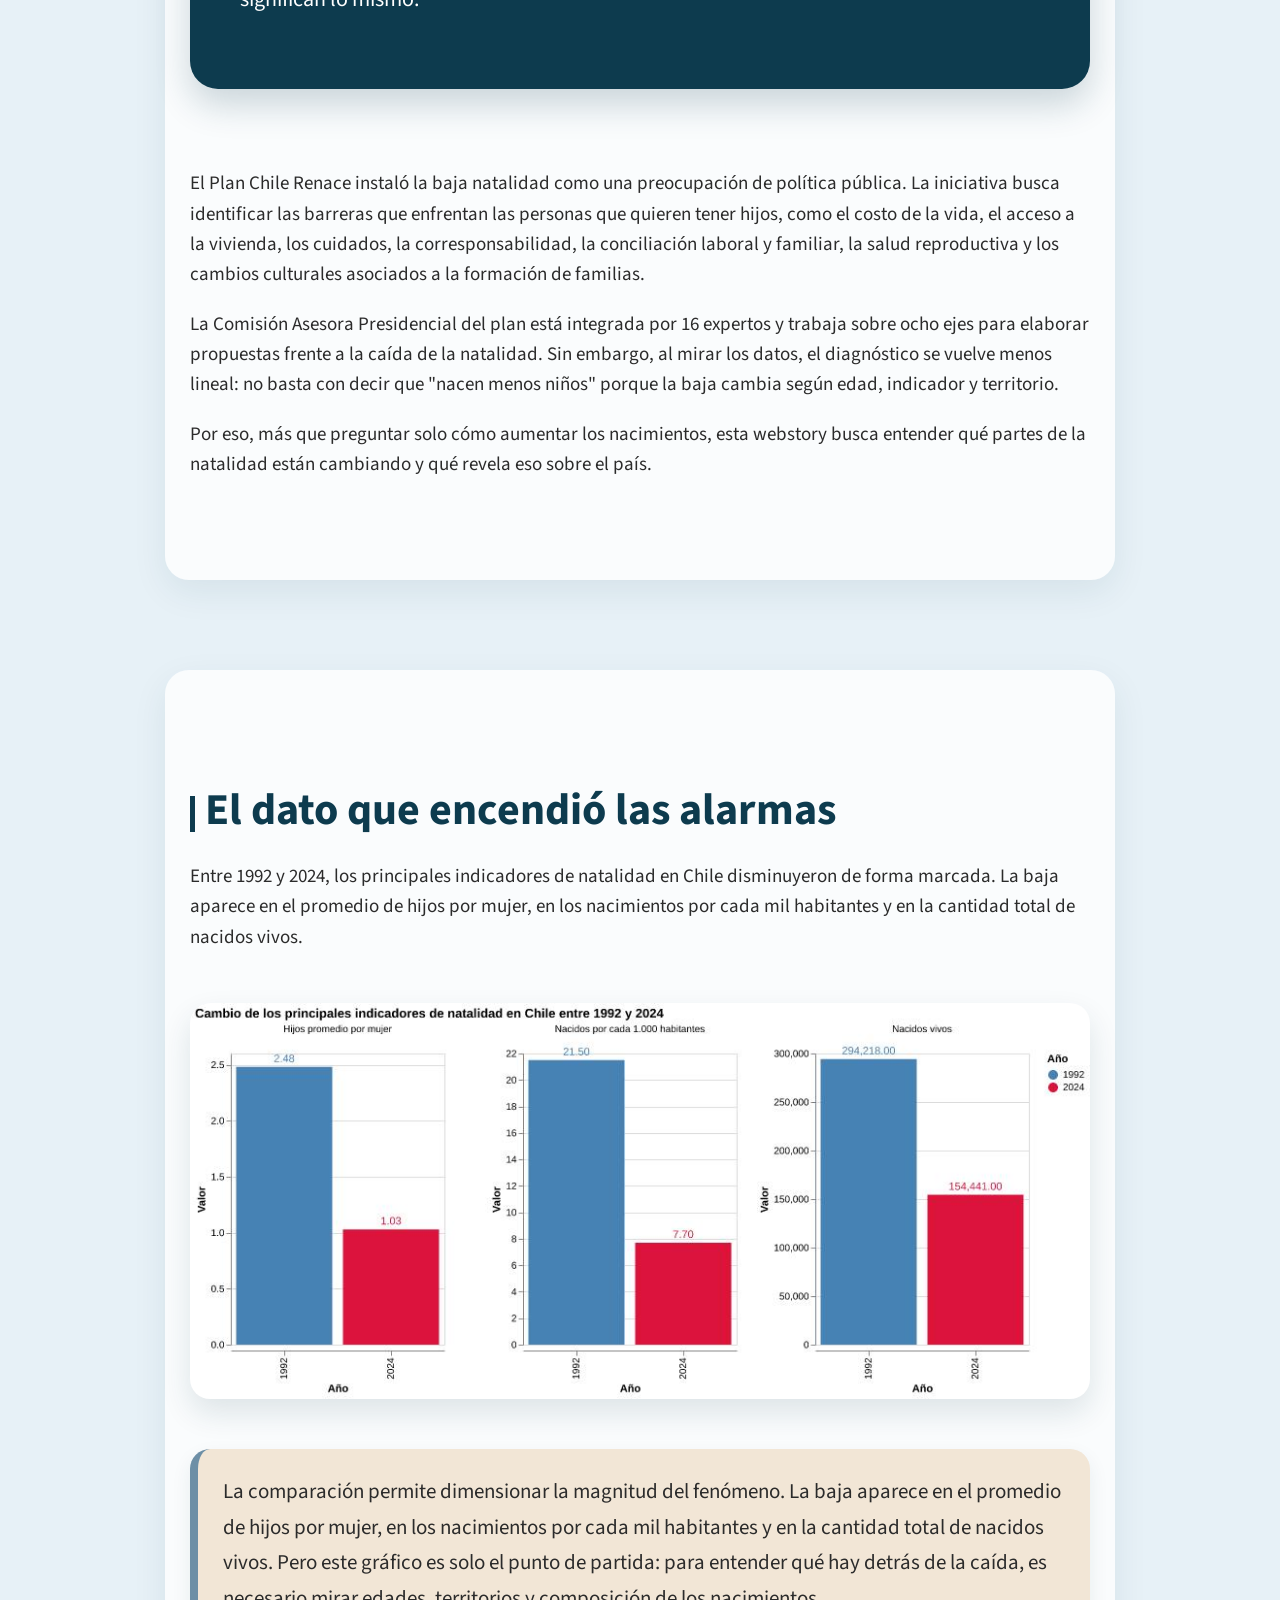
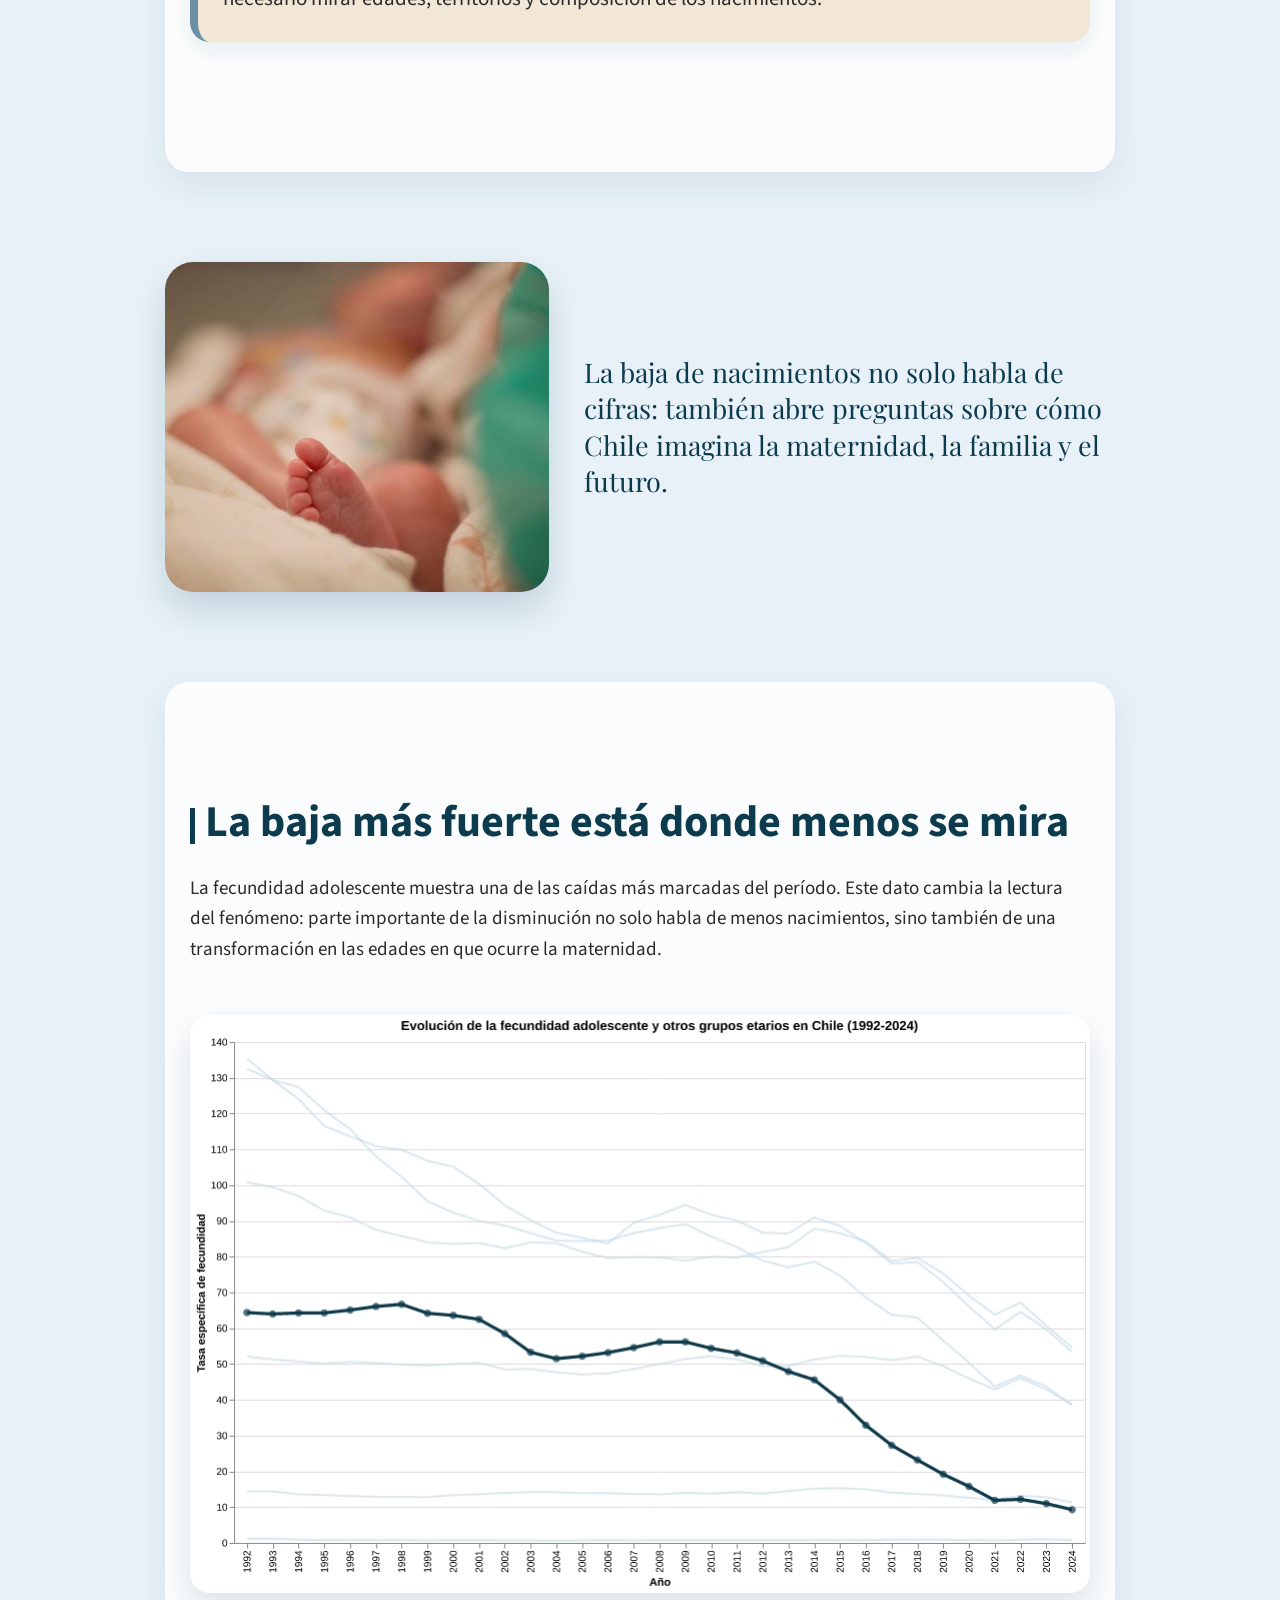
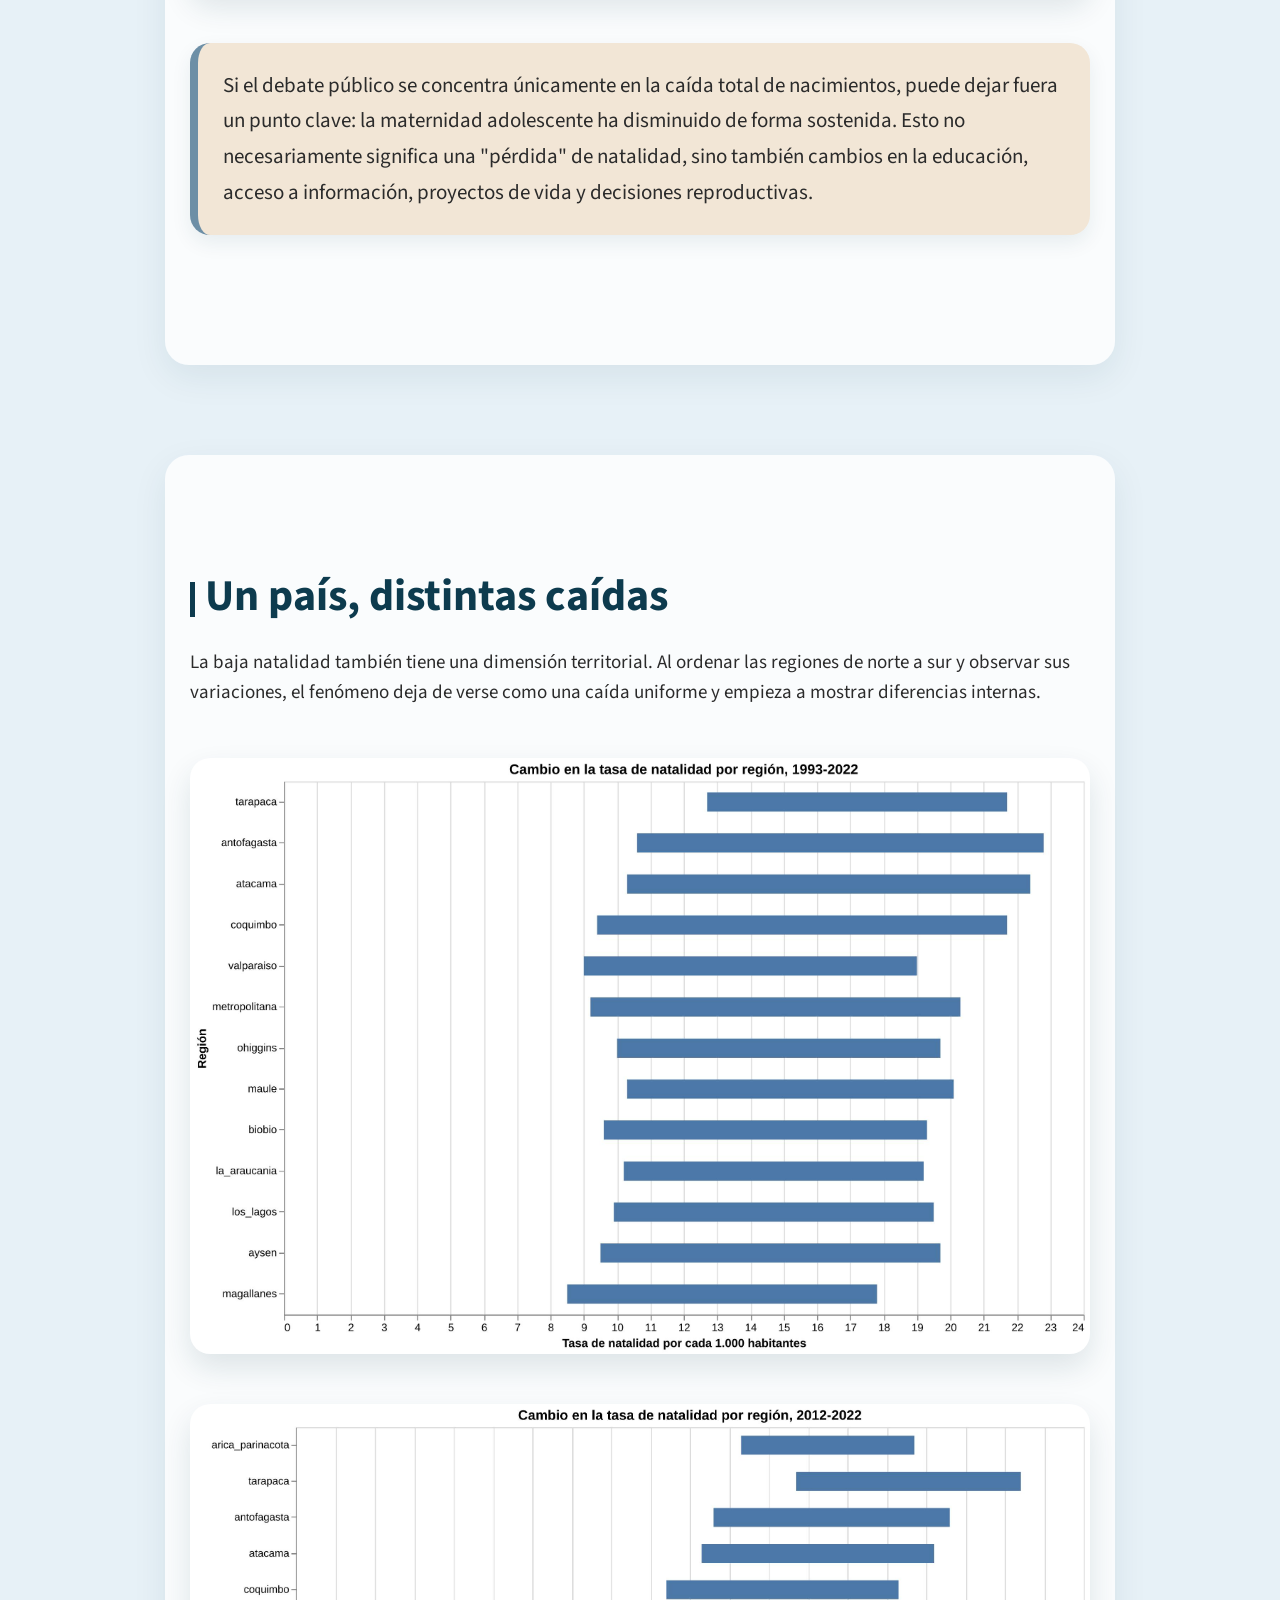
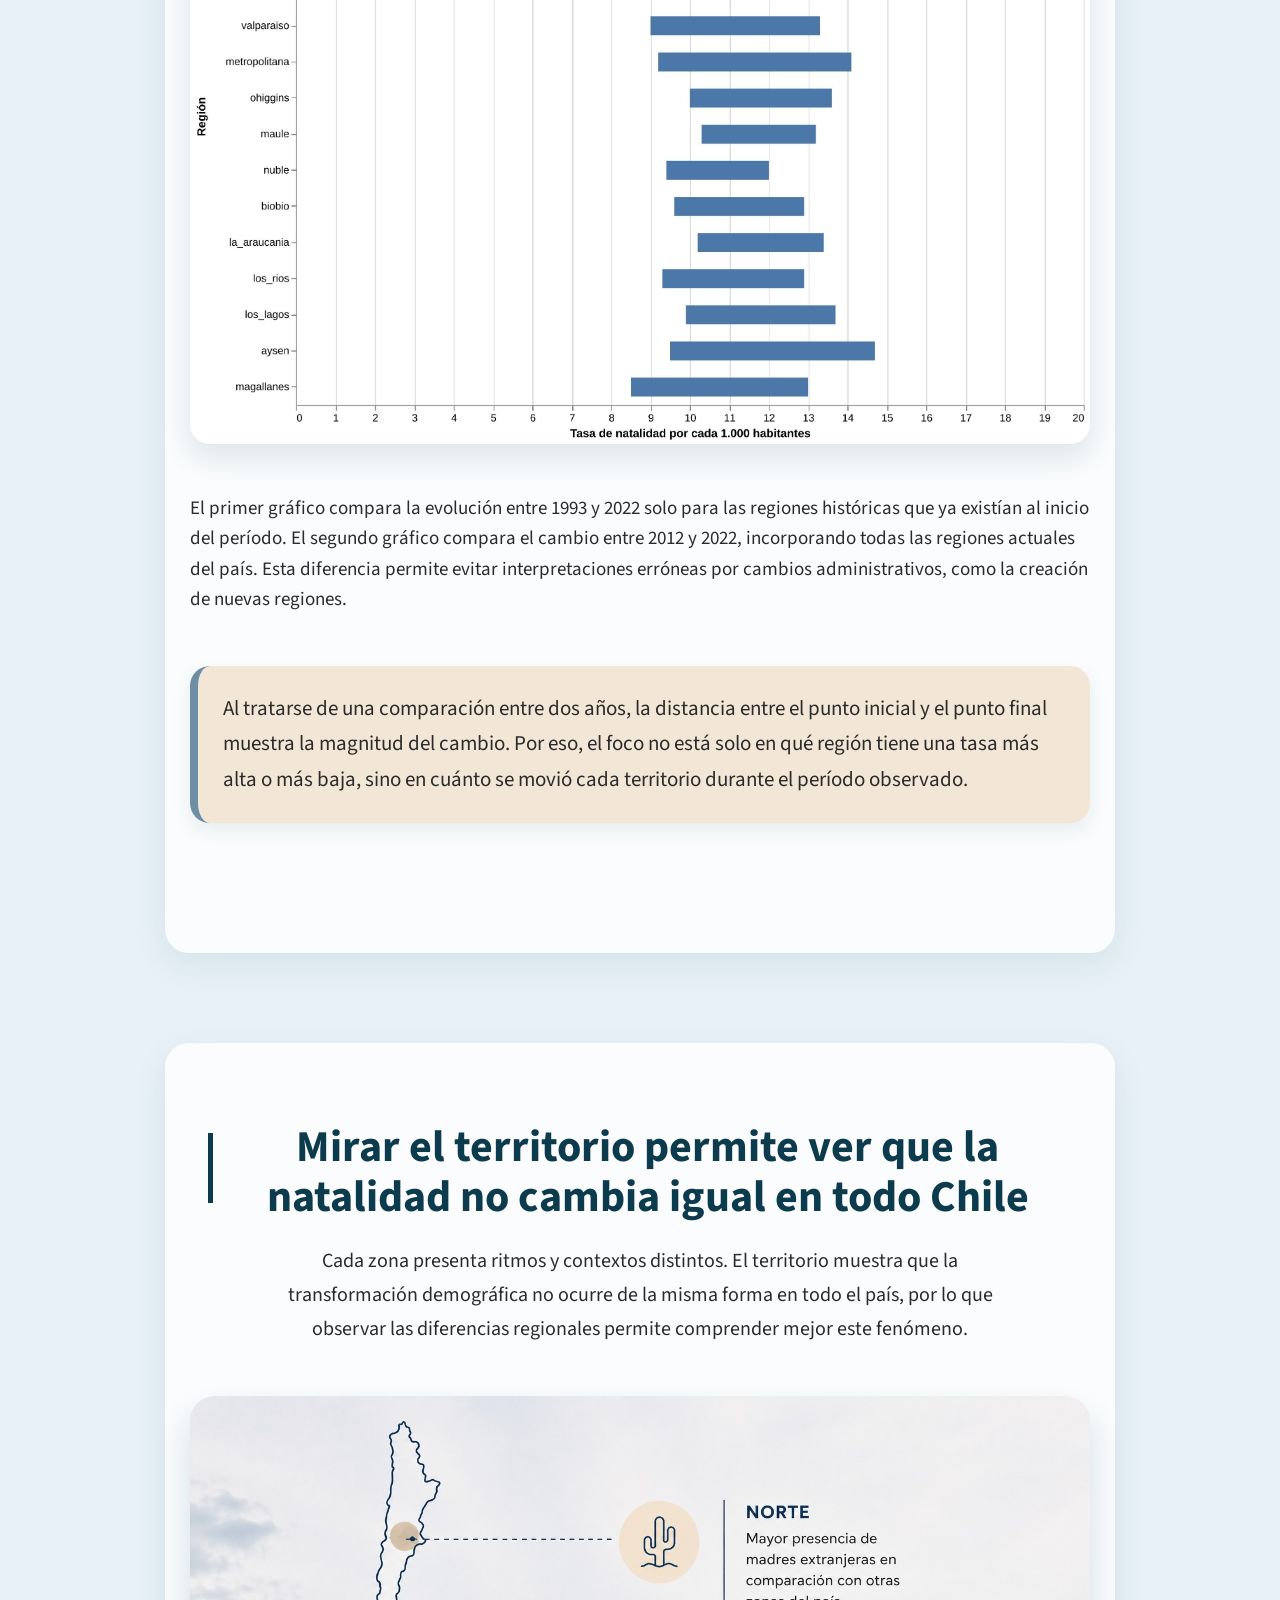
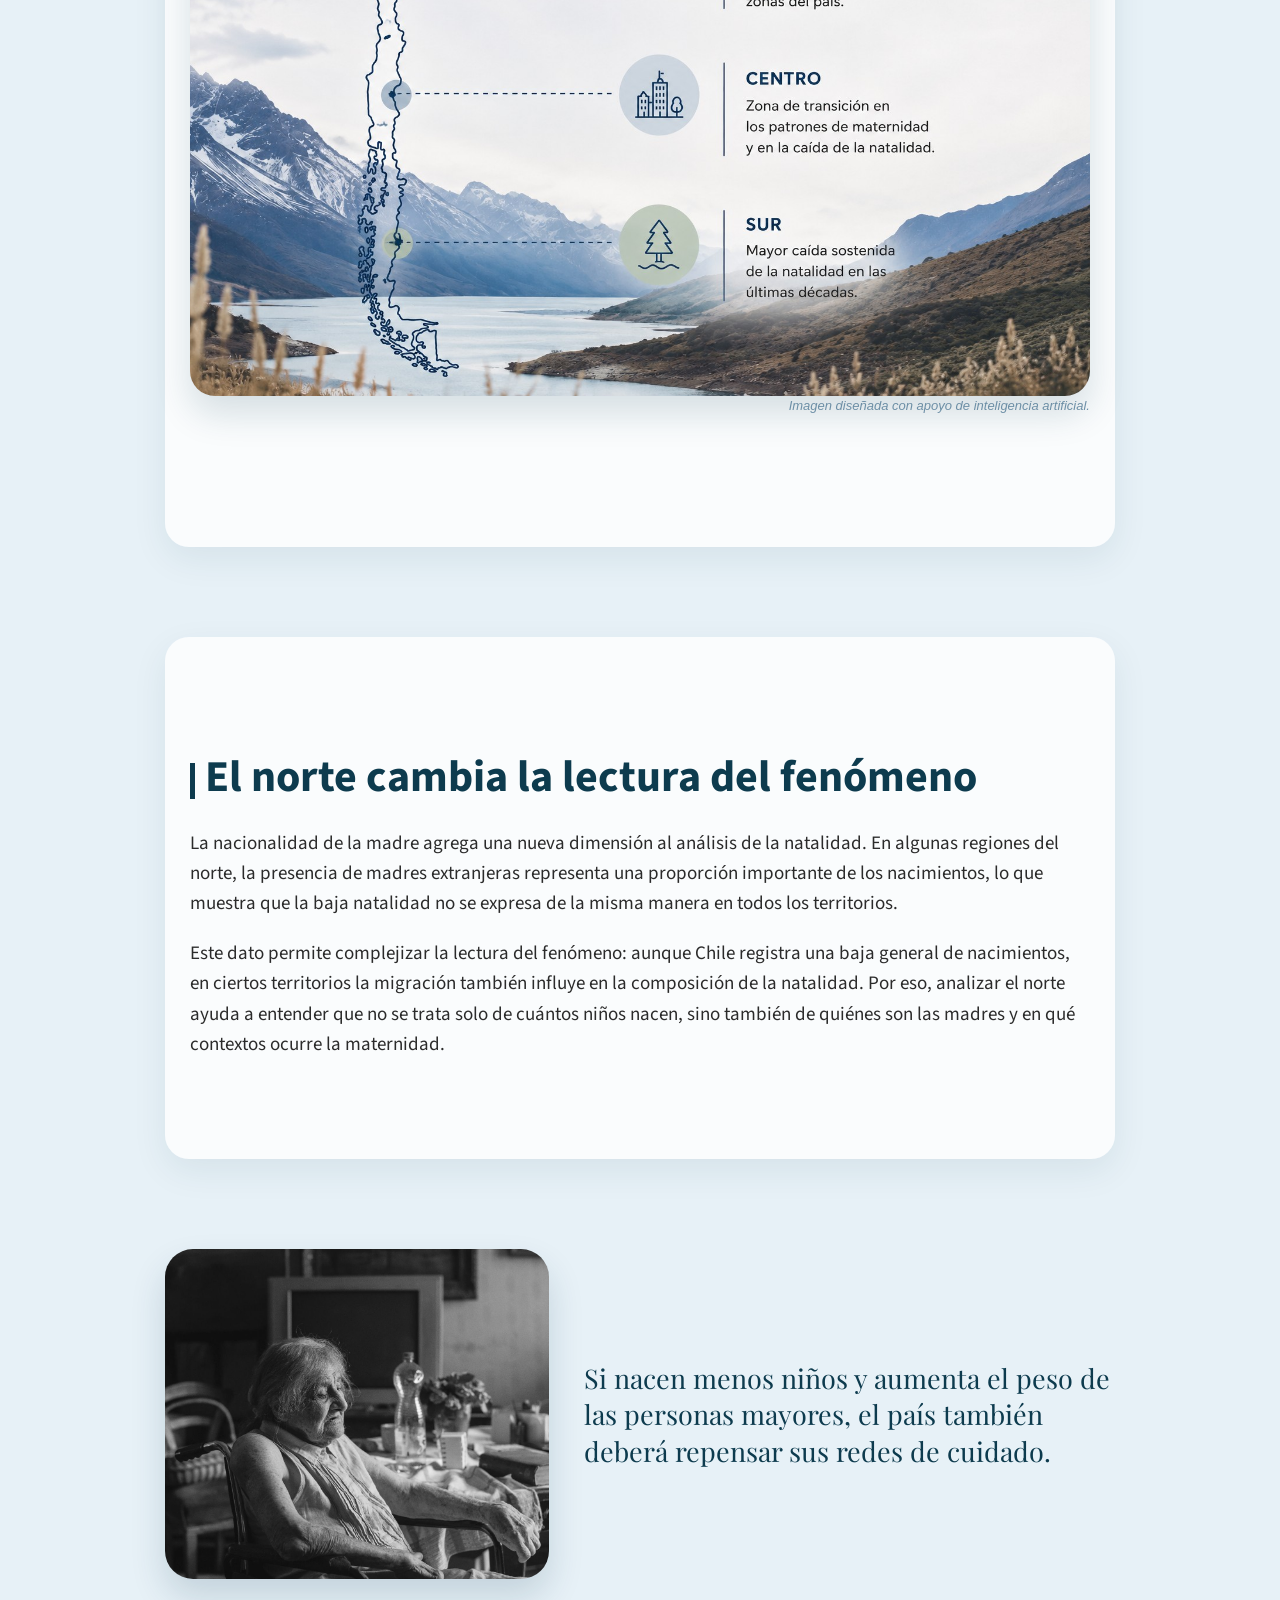
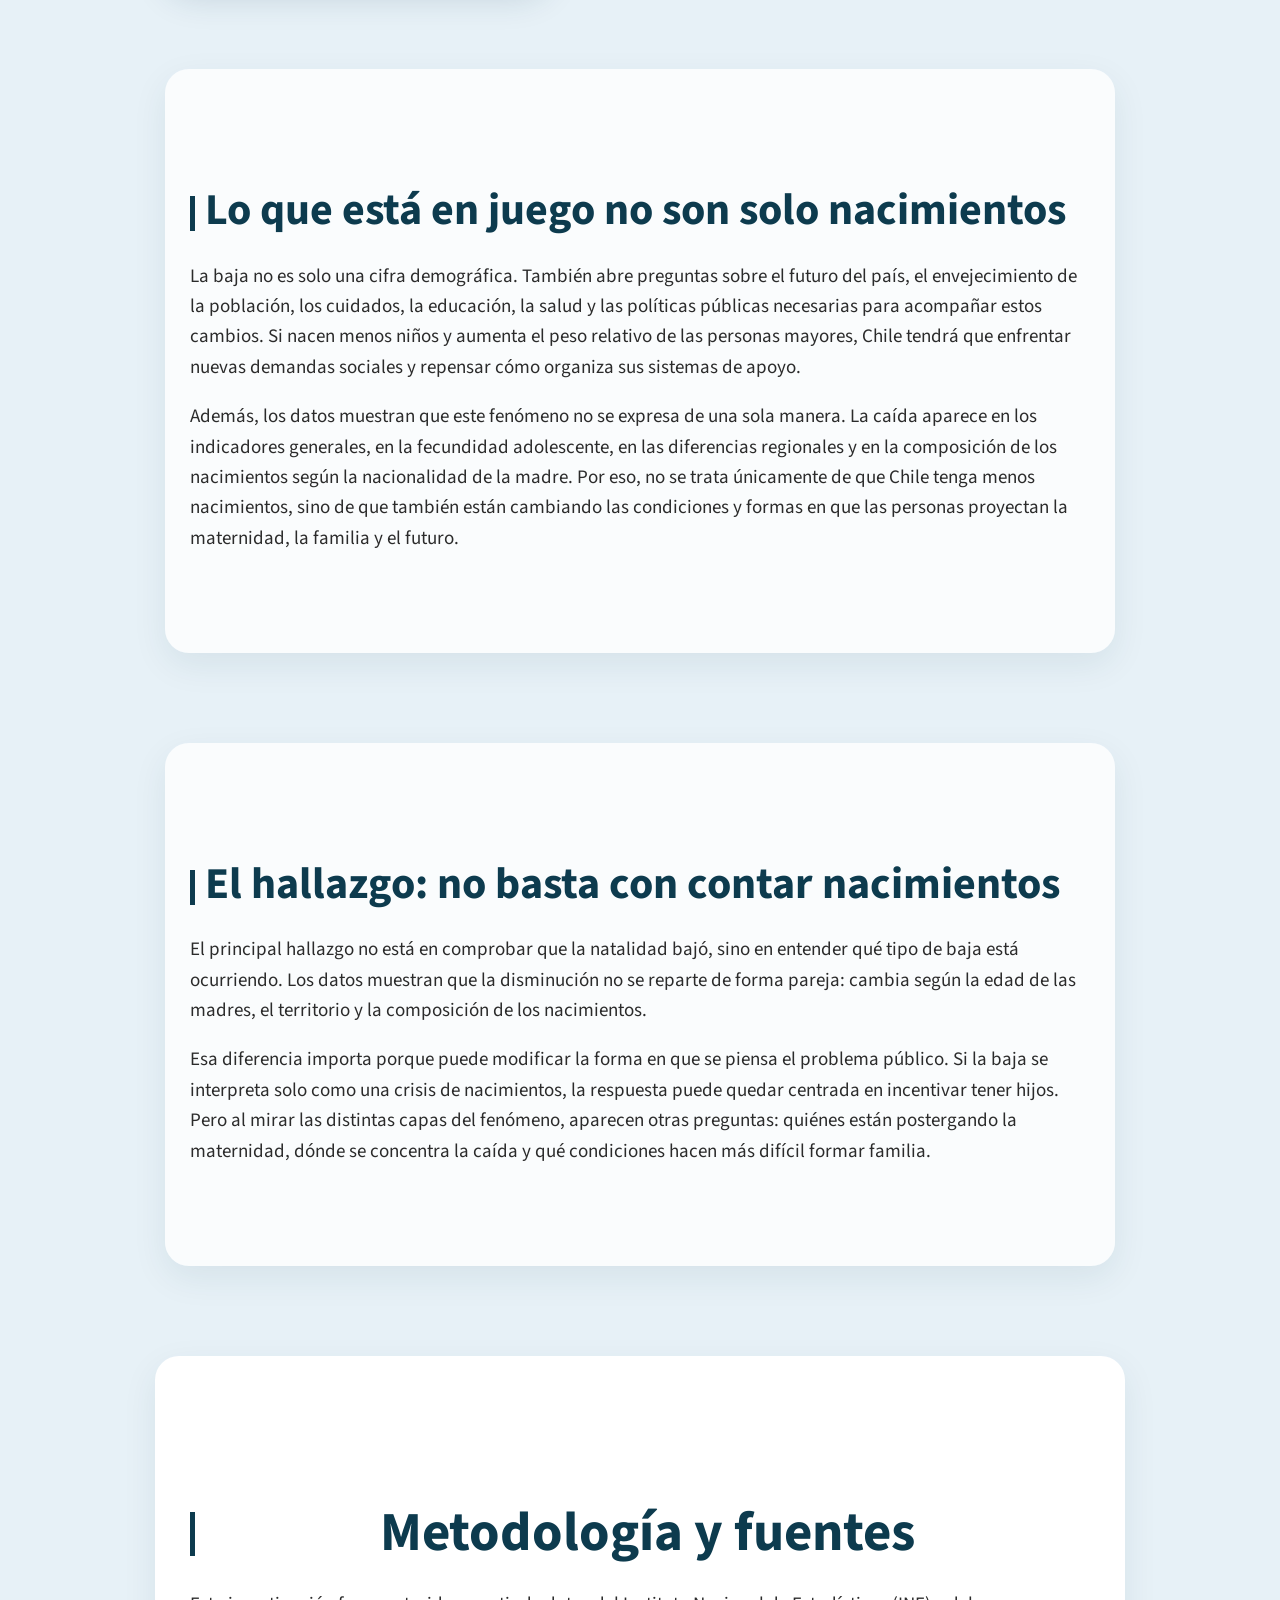
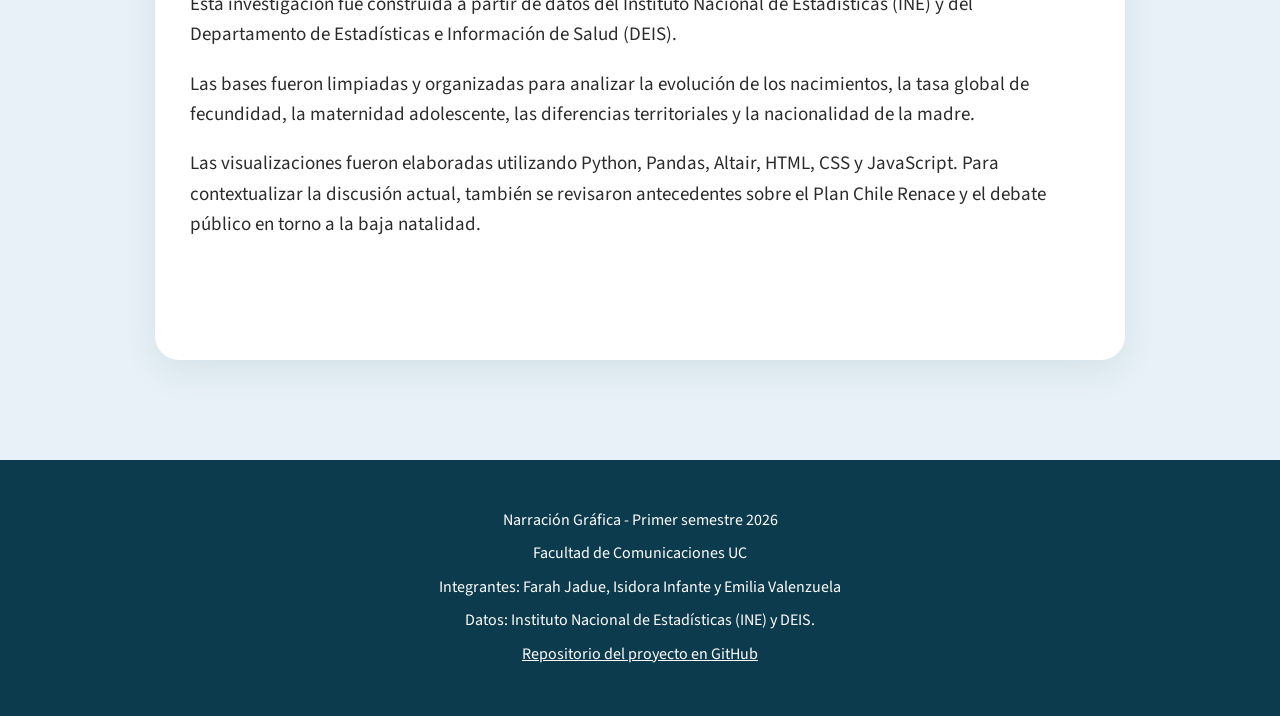
==== commit 45a18187: "repositorio" ====
--- a/docs/index.html
+++ b/docs/index.html
@@ -22,6 +22,10 @@
             <a href="#inicio">Inicio</a>
             <a href="#historia">Historia</a>
             <a href="#metodologia">Metodología</a>
+            <a href="https://github.com/emiliavalenzuela/repo_proyecto_equipo-natalidad"
+               target="_blank">
+               Repositorio GitHub
+            </a>
         </div>
     </nav>
 
@@ -244,6 +248,13 @@
     <p>Integrantes: Farah Jadue, Isidora Infante y Emilia Valenzuela</p>
     <p>Datos: Instituto Nacional de Estadísticas (INE) y DEIS.</p>
 
+    <p>
+        <a href="https://github.com/emiliavalenzuela/repo_proyecto_equipo-natalidad"
+              target="_blank">
+              Repositorio del proyecto en GitHub
+        </a>
+    </p>
+    
 </footer>
 
 <script src="script.js"></script>
--- a/docs/style.css
+++ b/docs/style.css
@@ -638,4 +638,13 @@
     color: #6D8FA6;
     text-align: right;
     font-style: italic;
+}
+
+footer a {
+    color: white;
+    text-decoration: underline;
+}
+
+footer a:hover {
+    color: #BBD7E6;
 }
